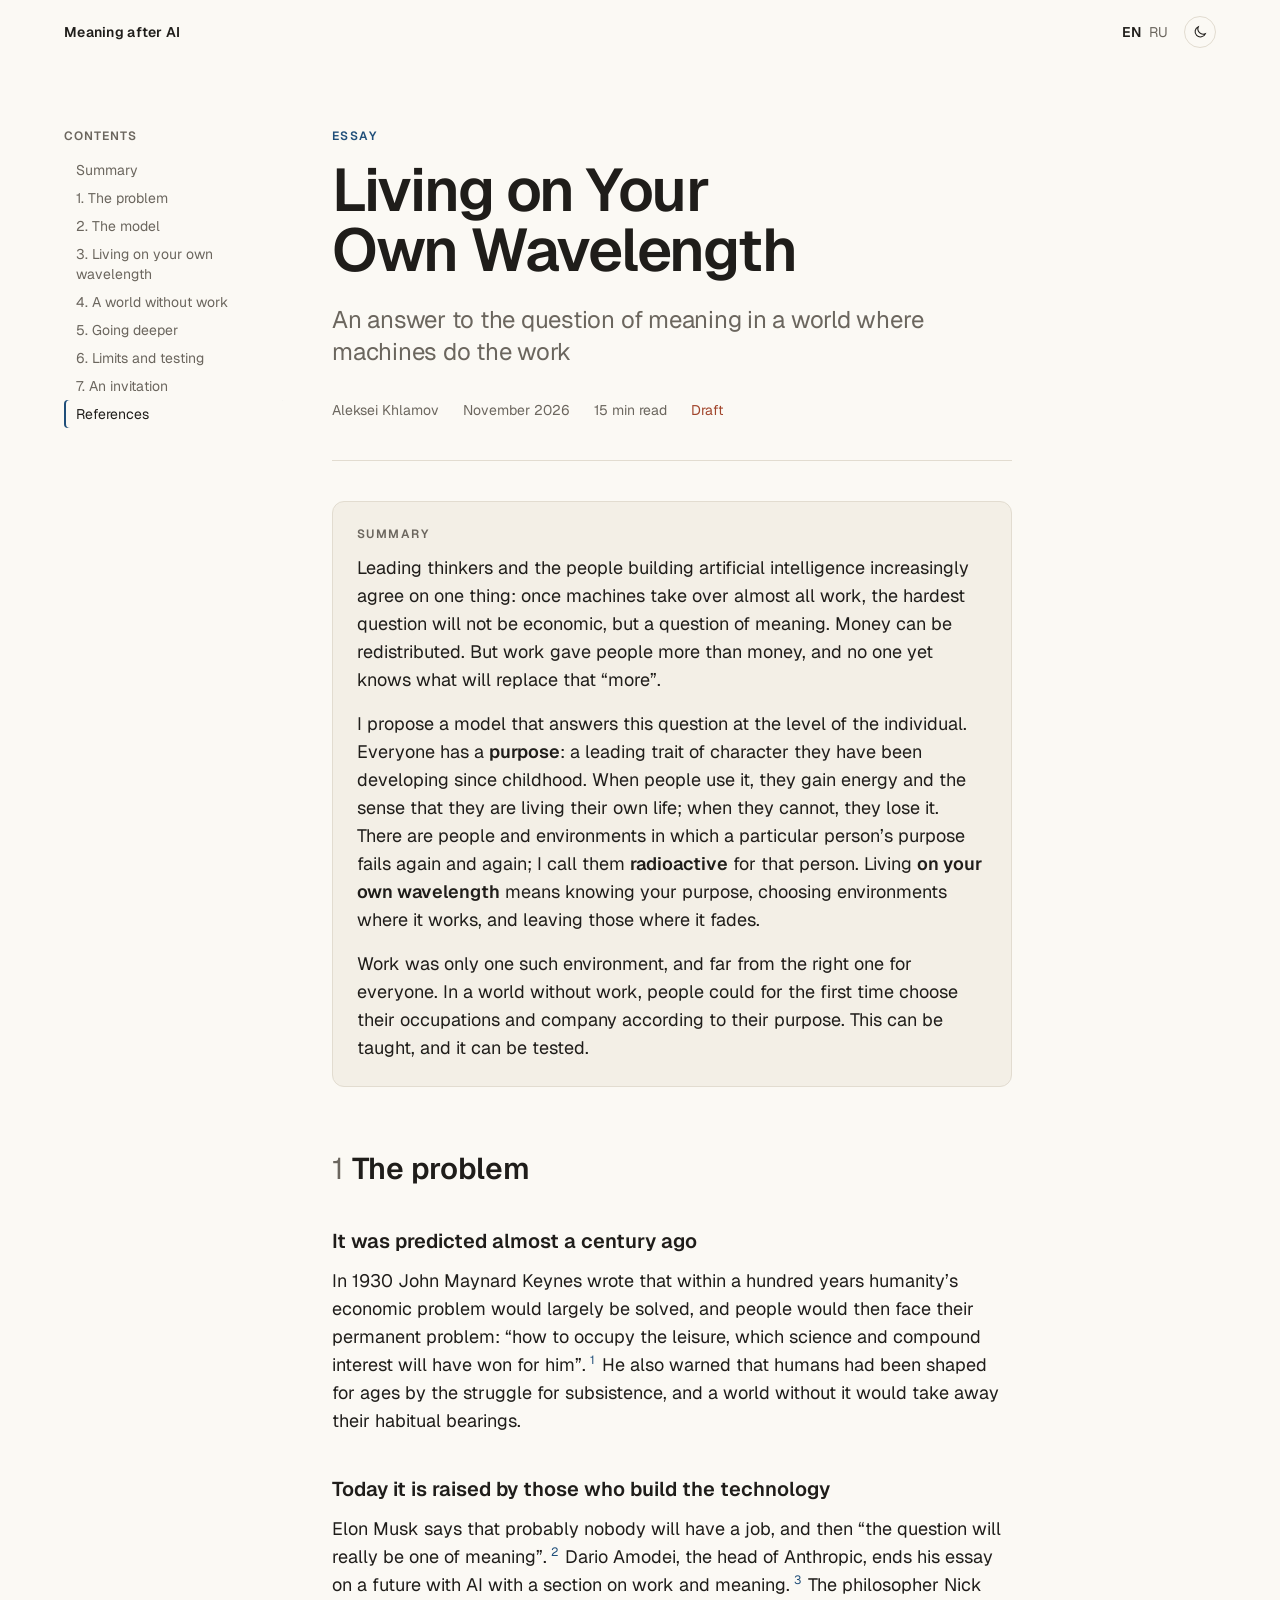
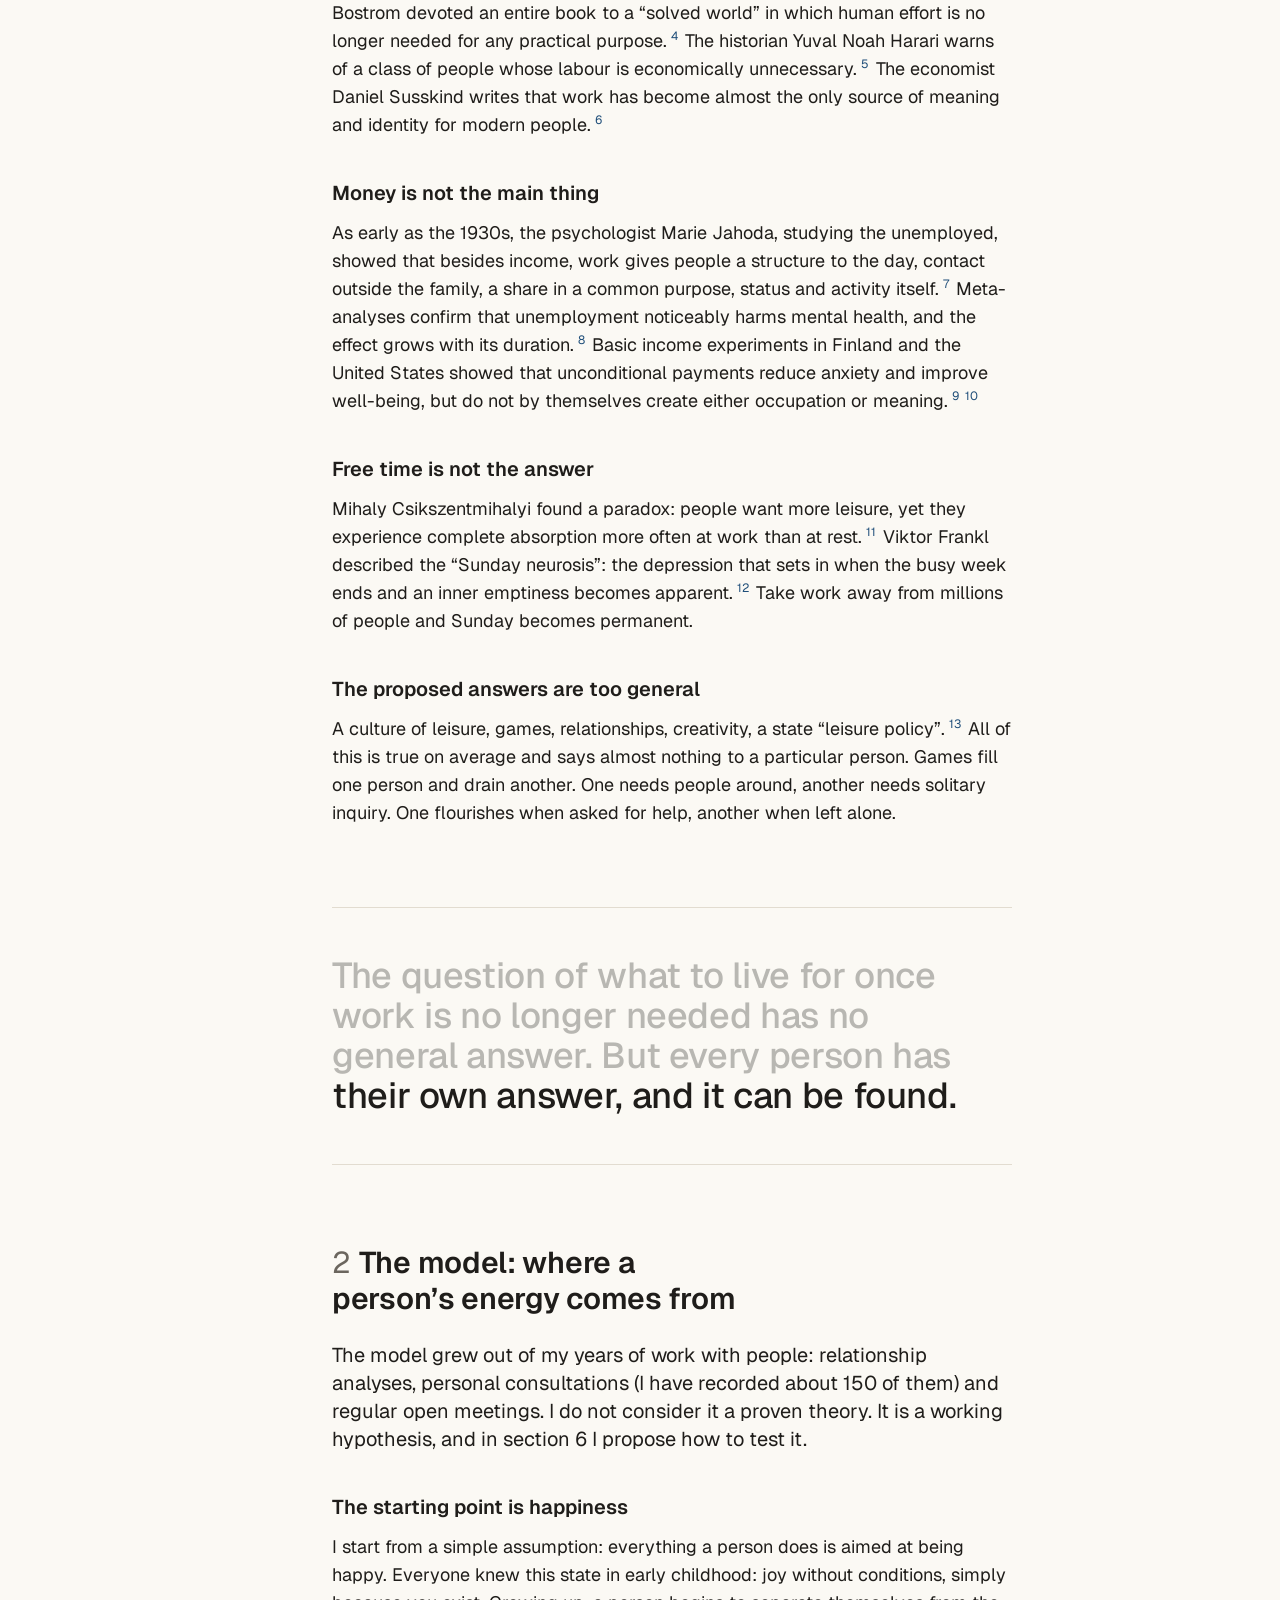
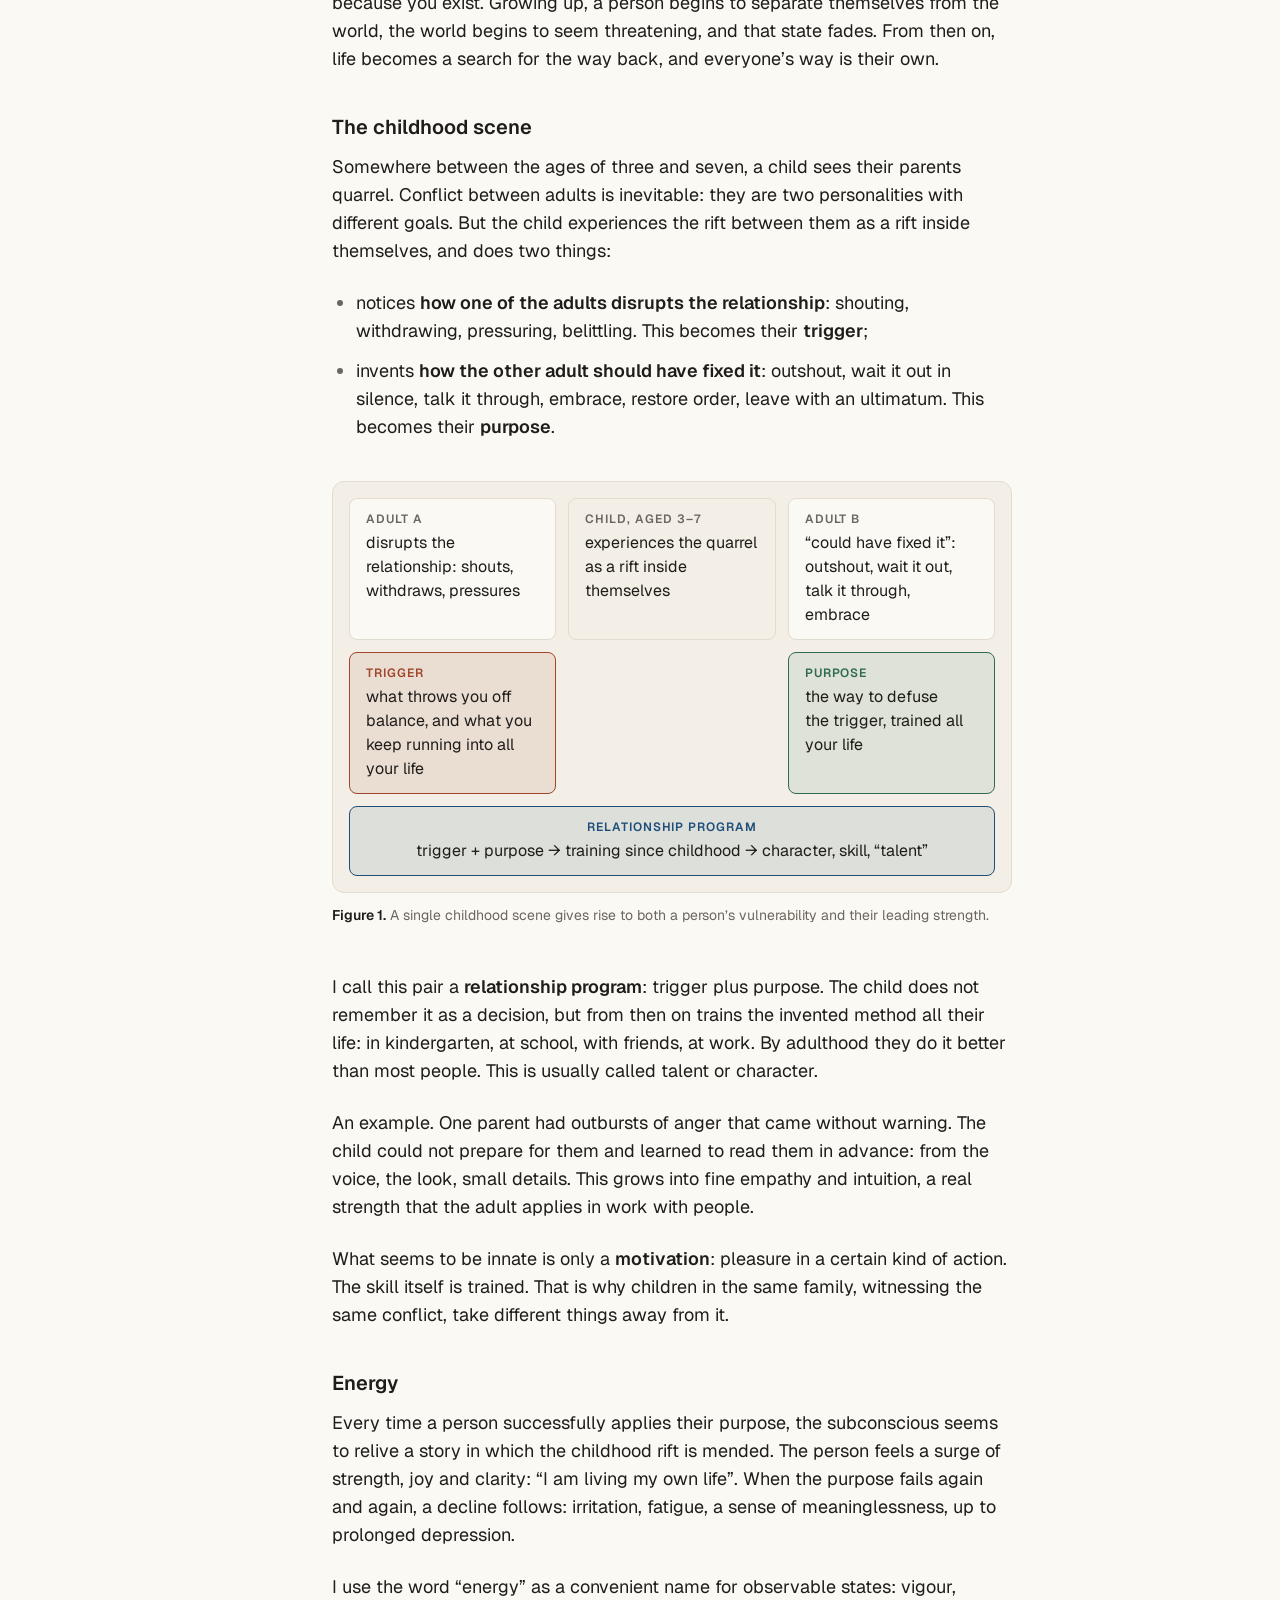
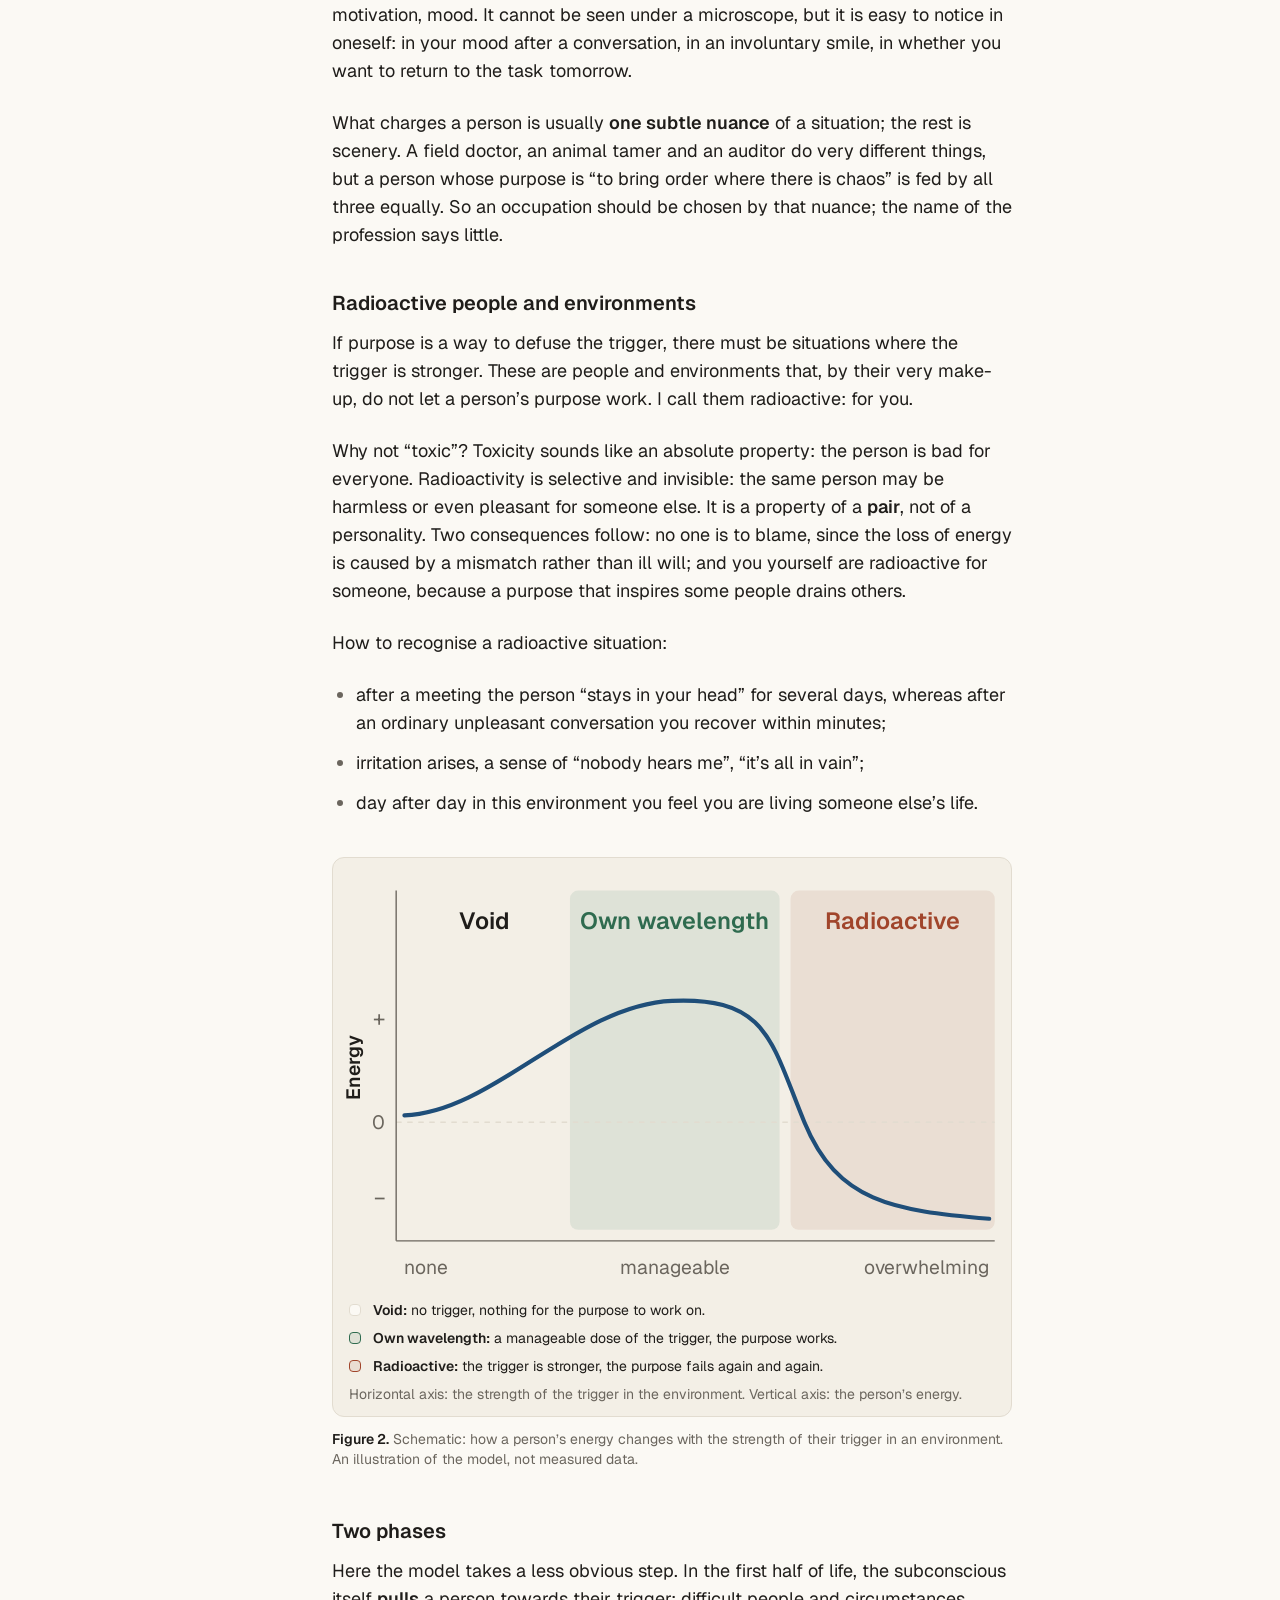
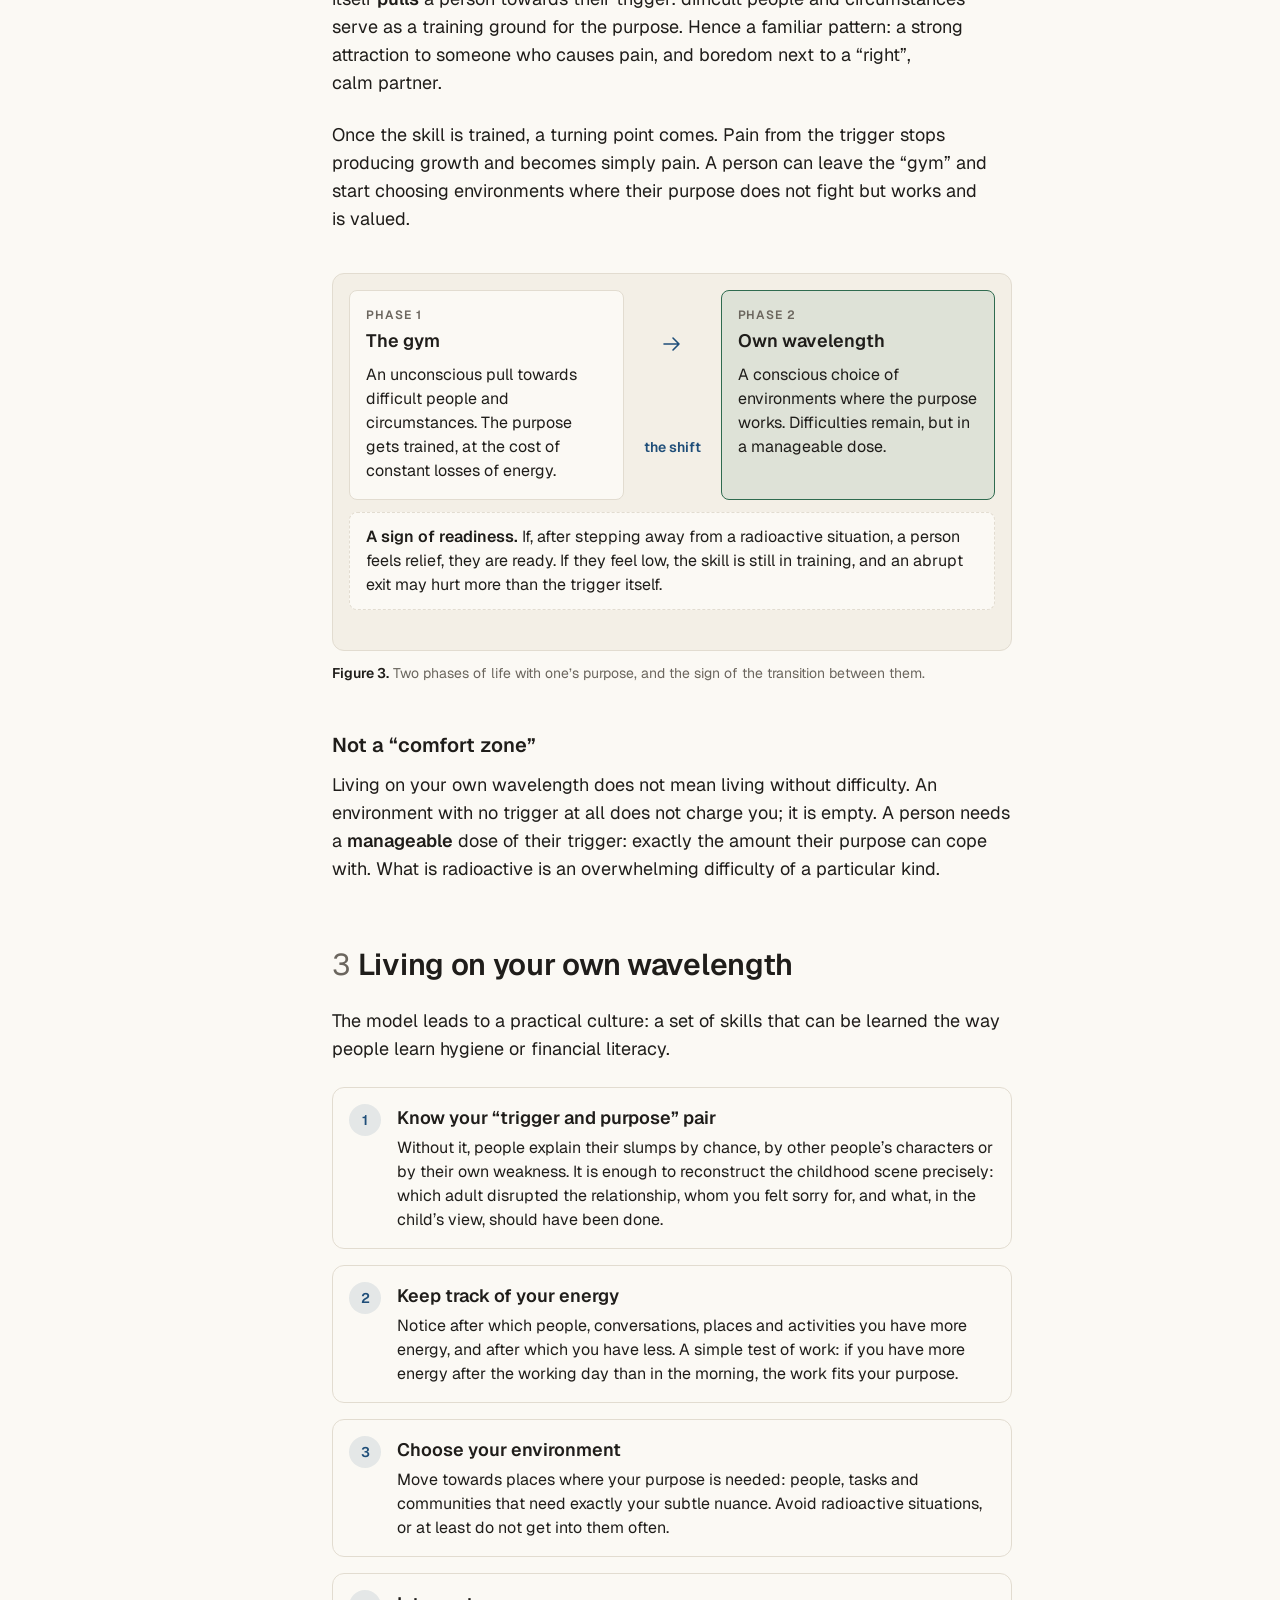
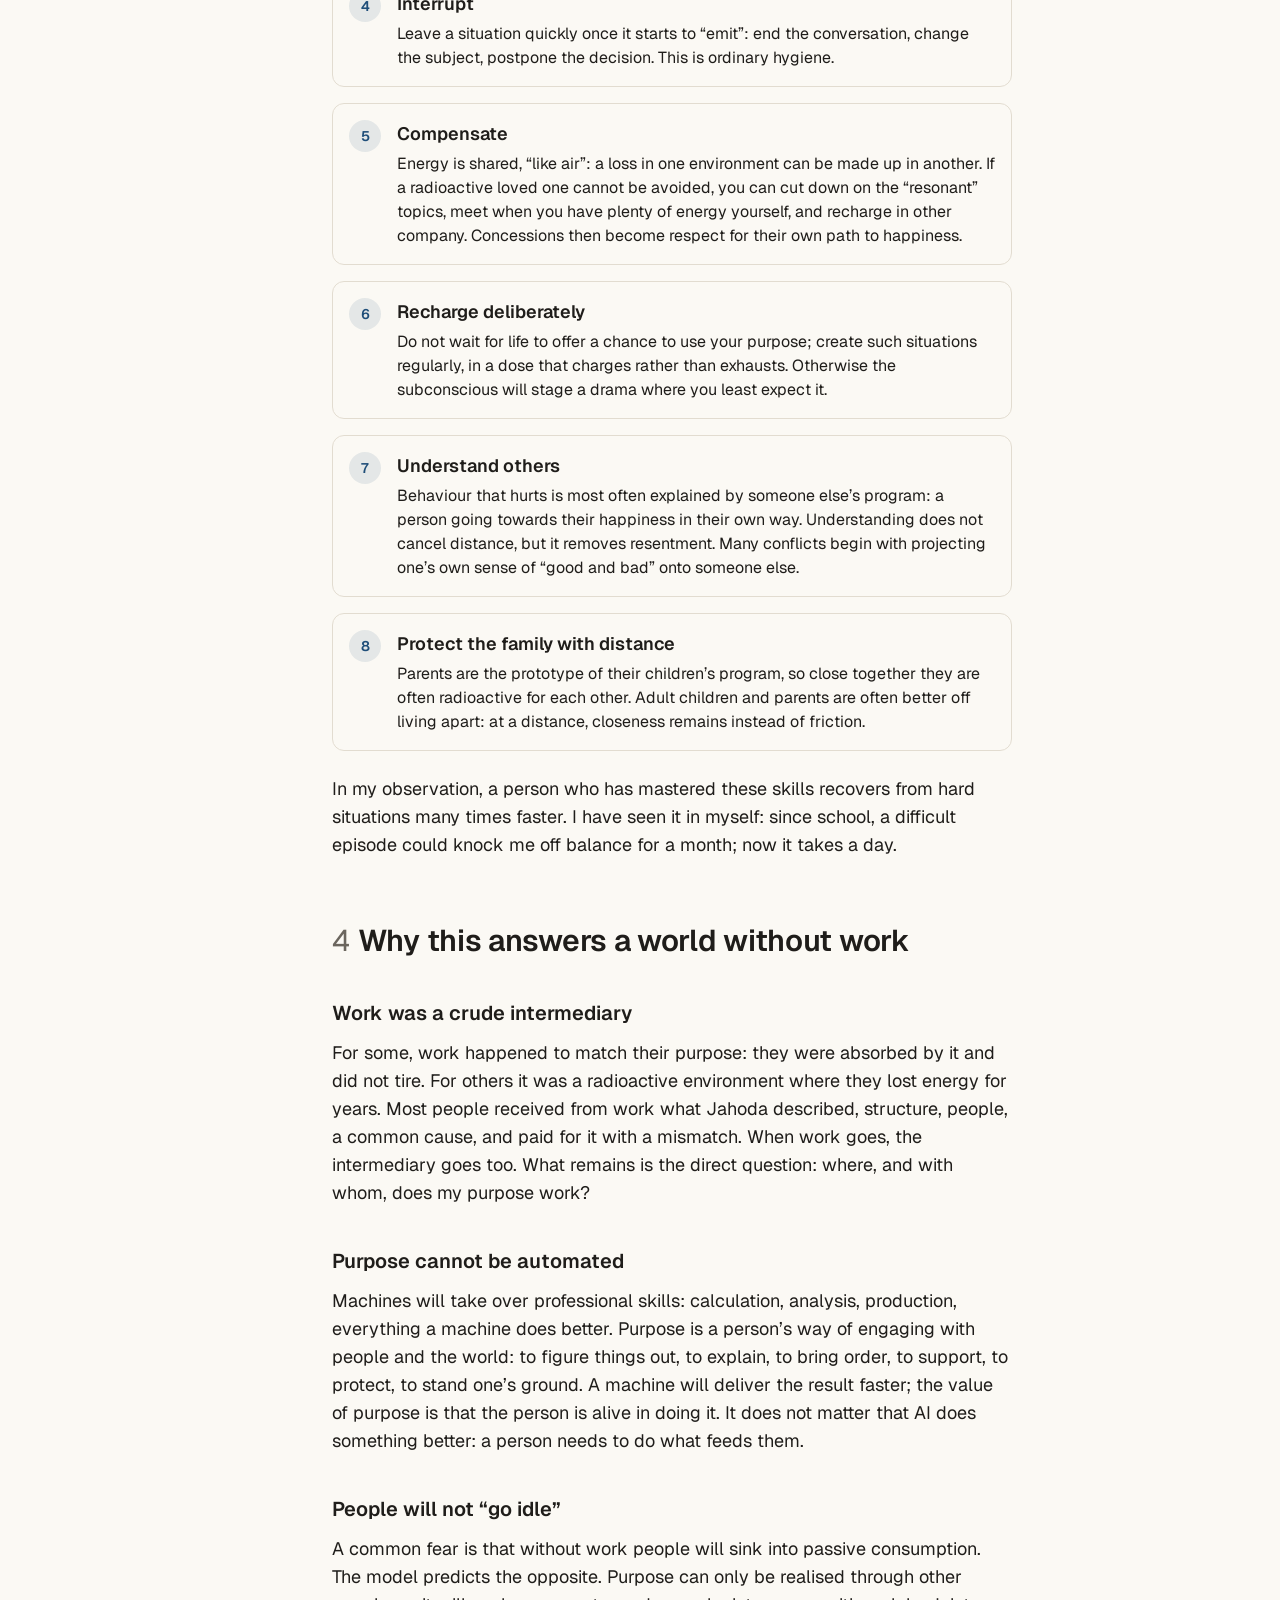
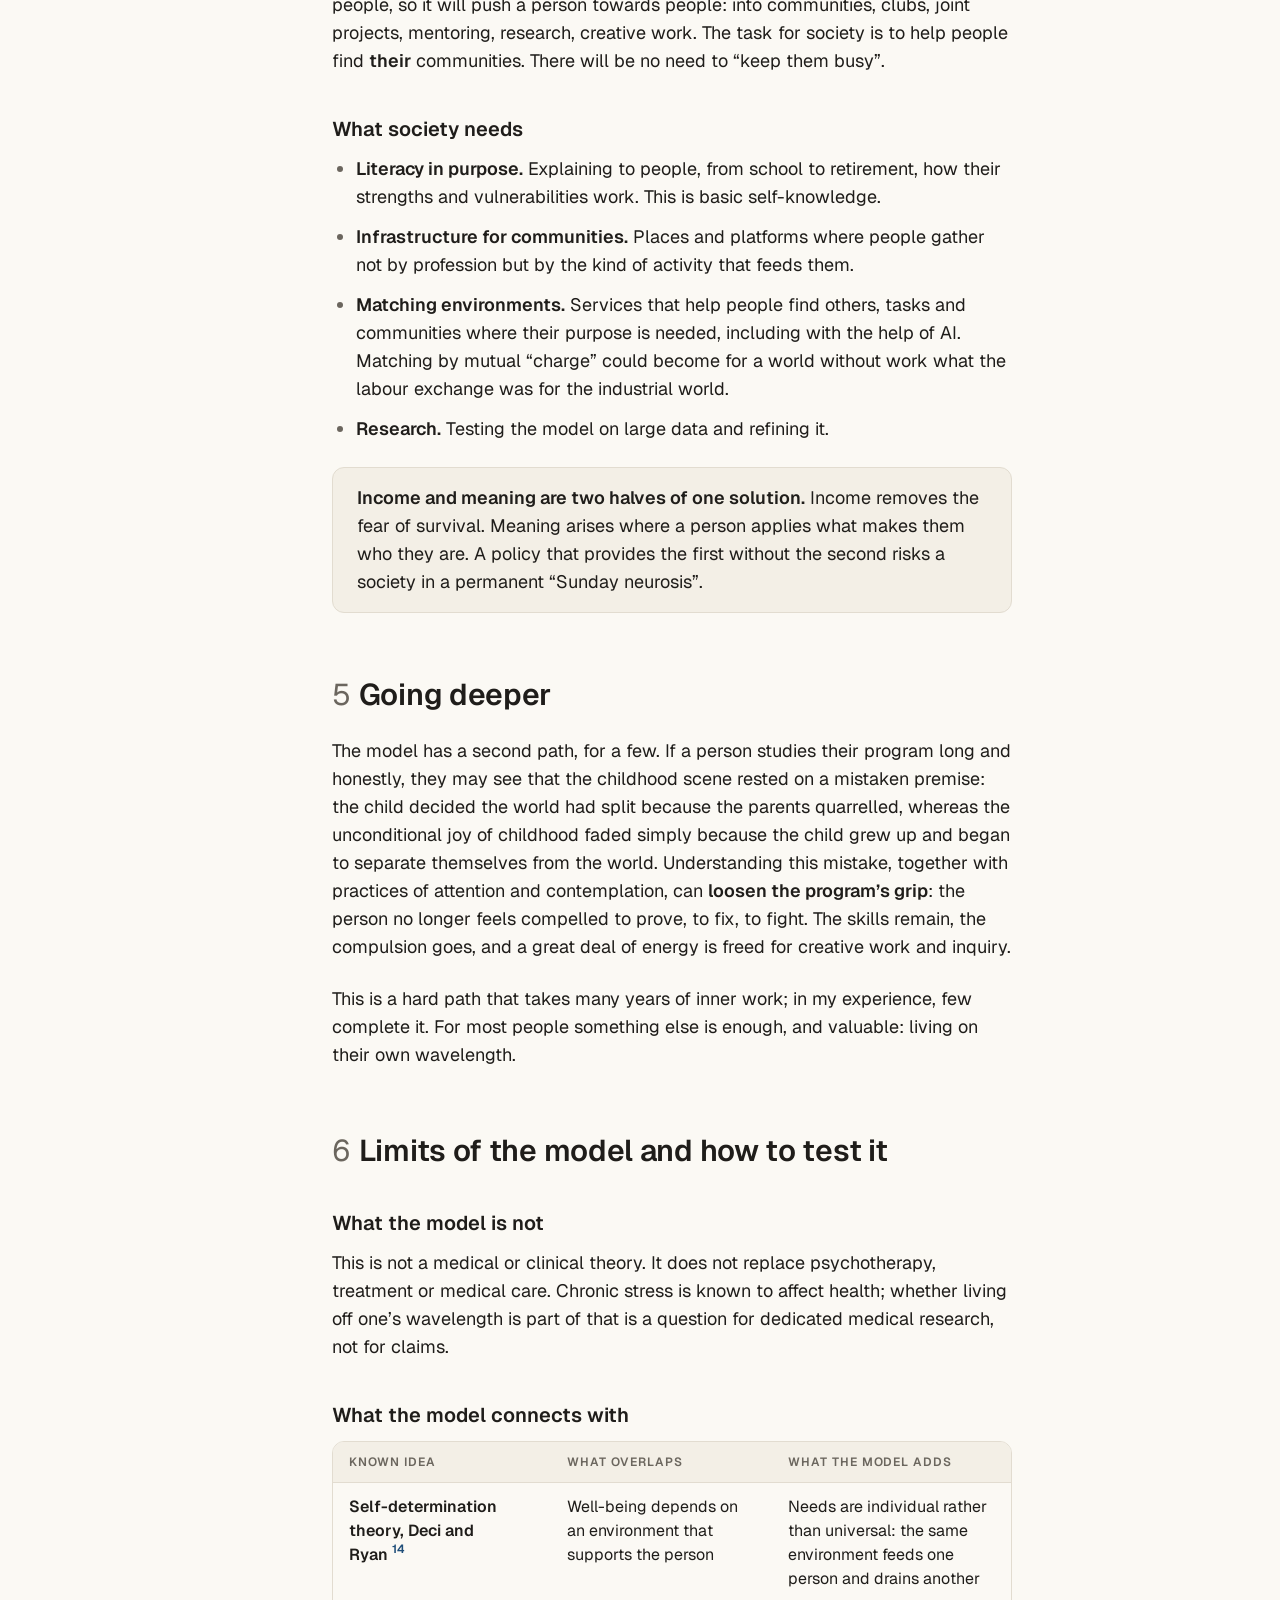
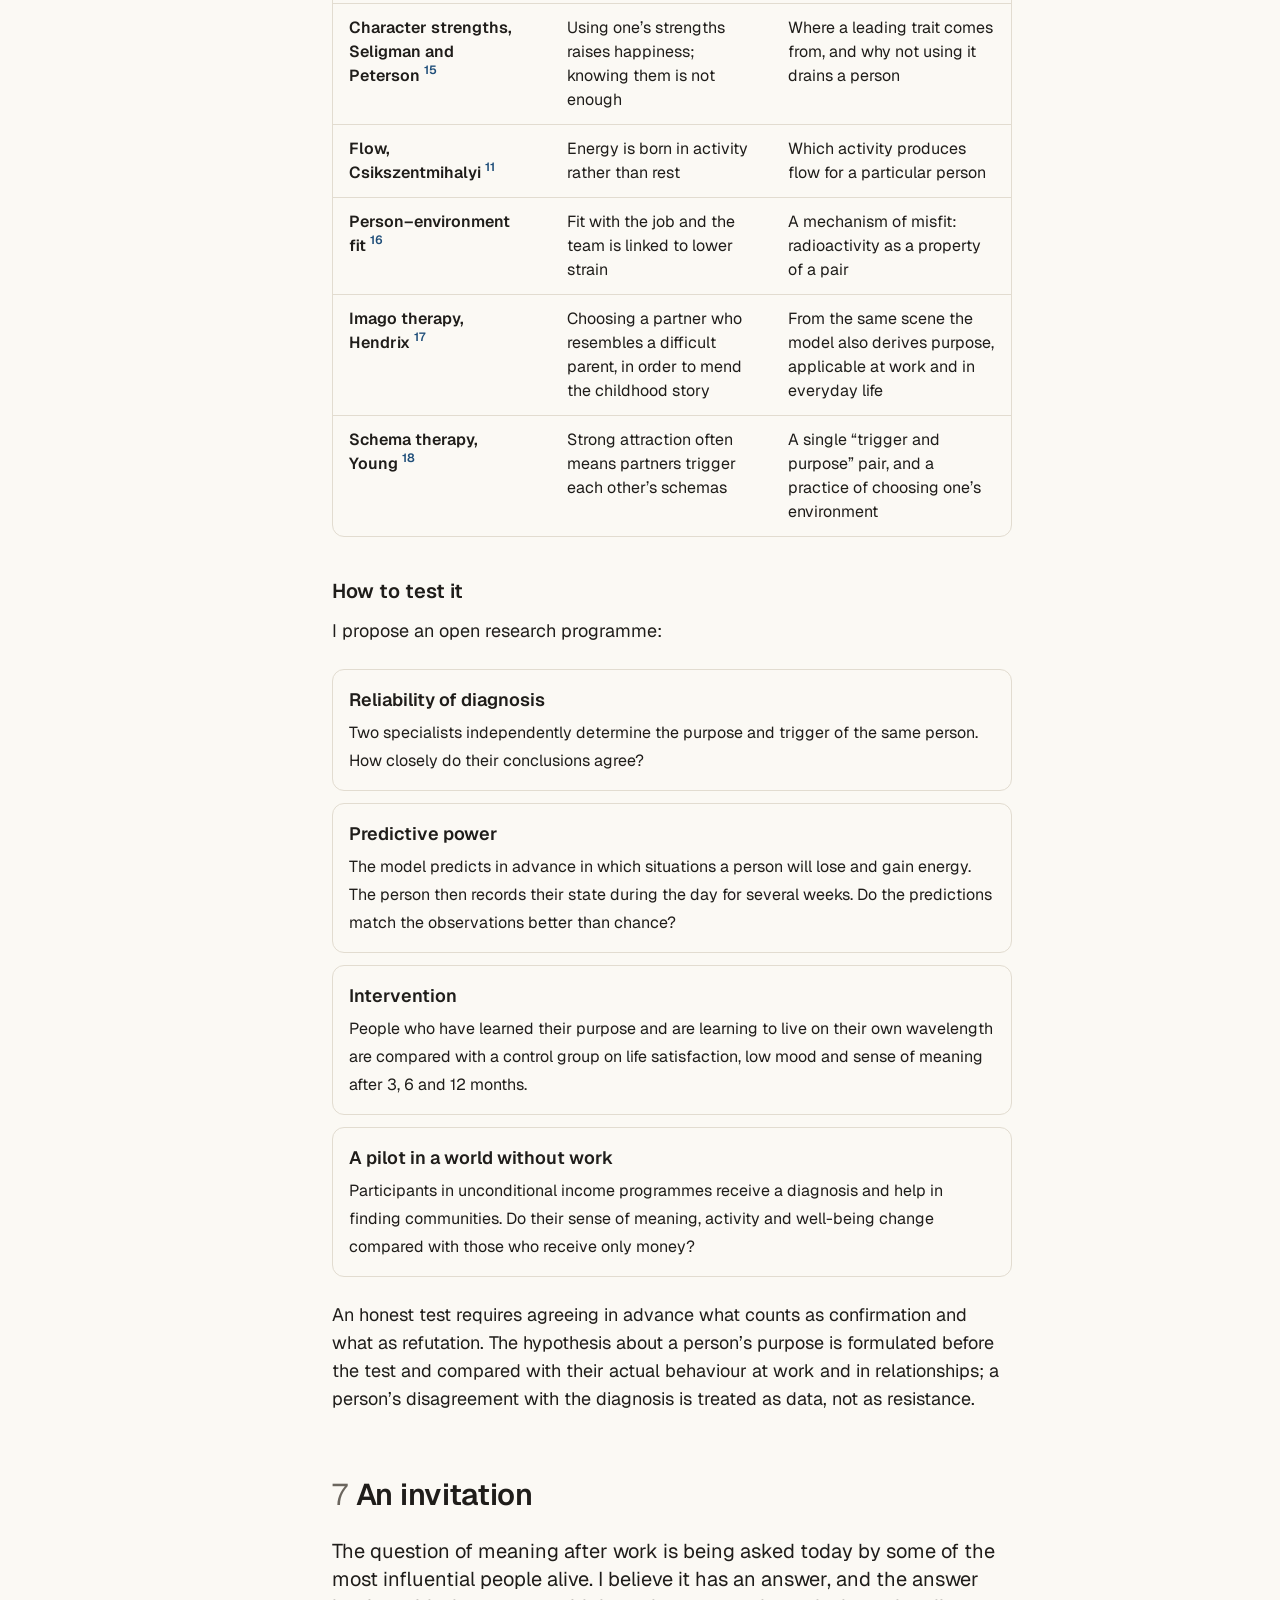
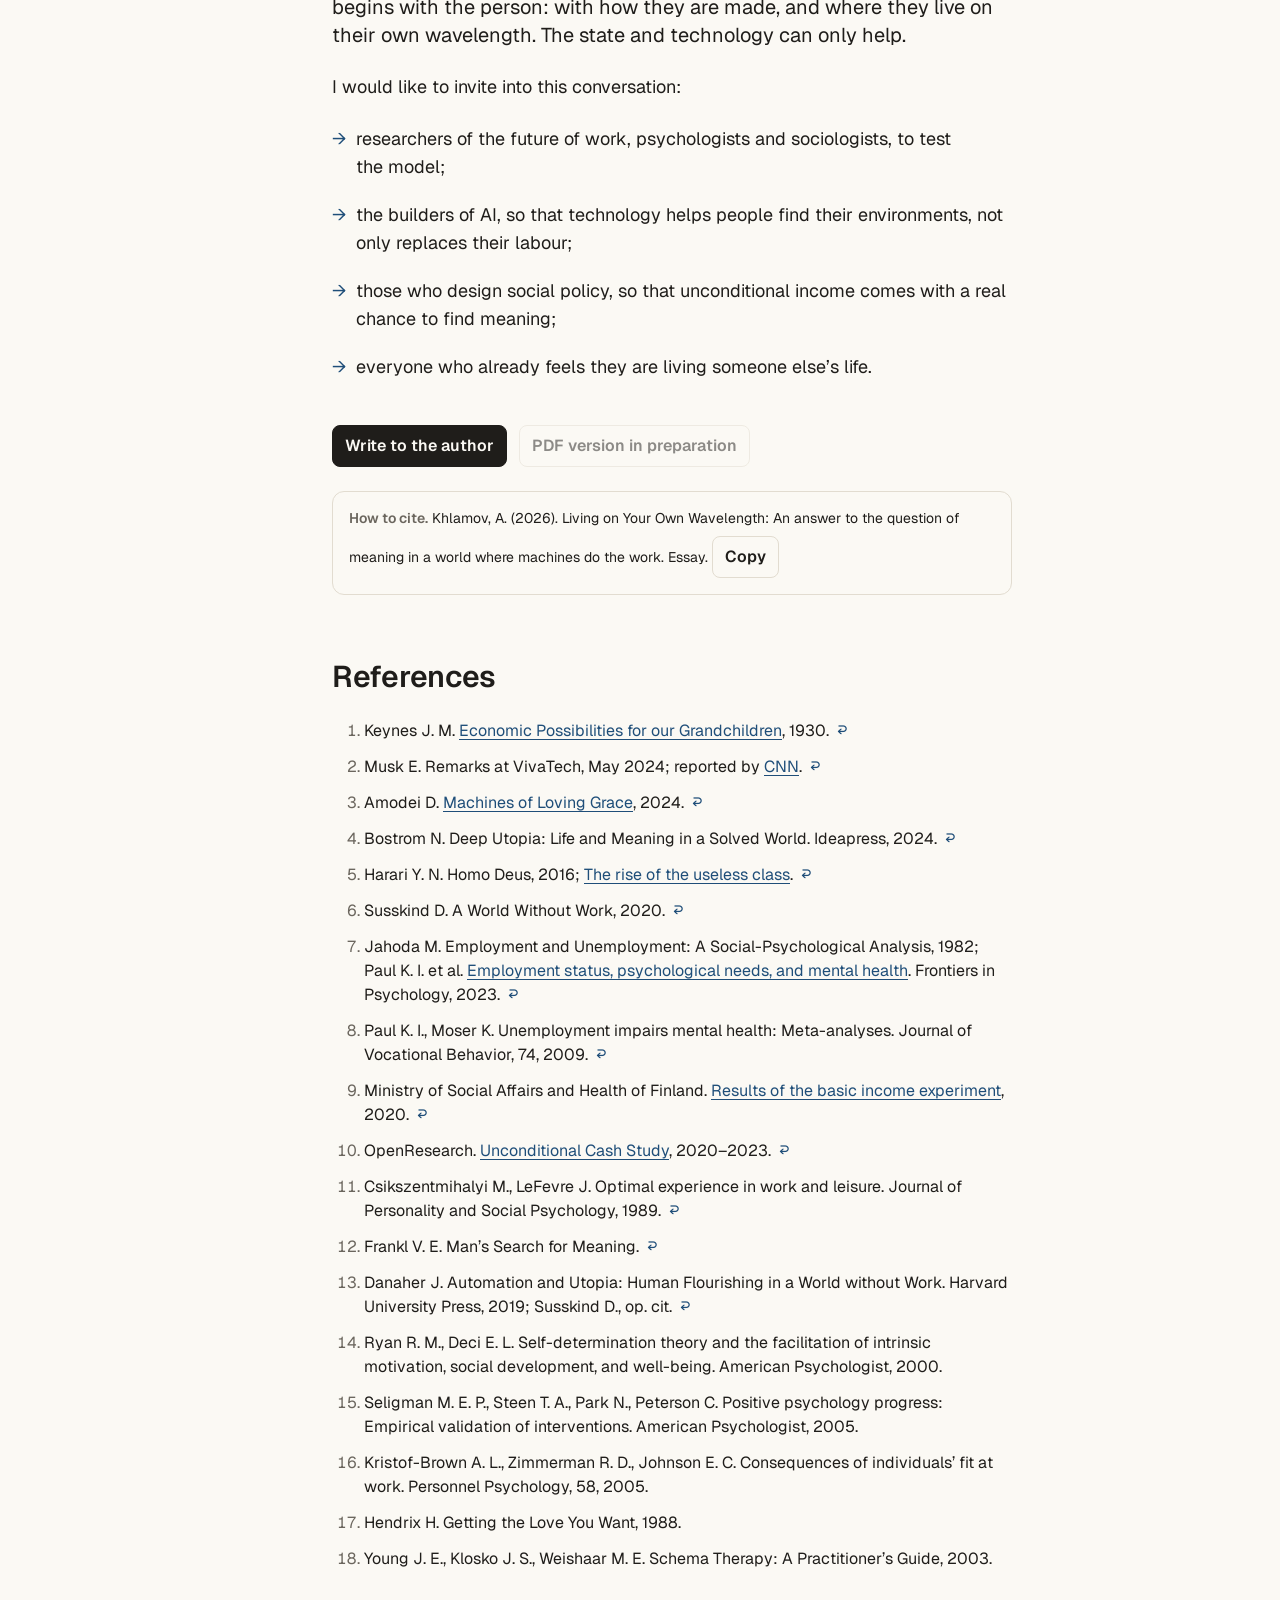
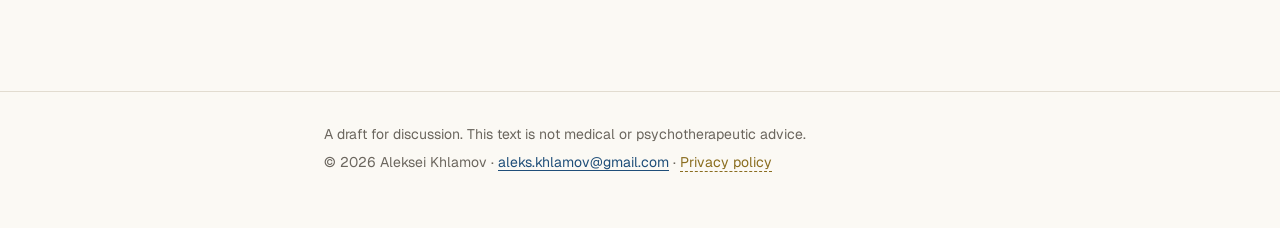
==== index.html @ 5067c829 "Эссе от первого лица, меньше машинных оборотов в обеих версиях Co-Authored-By: Claude Opus 5.5 <nore" ====
<!doctype html>
<html lang="en">
<head>
<meta charset="utf-8">
<meta name="viewport" content="width=device-width, initial-scale=1">
<title>Living on Your Own Wavelength — an essay on meaning after work</title>
<meta name="description" content="When machines take over almost all work, the hardest question will be meaning. This essay offers an individual answer: a model of purpose, energy and choosing your environment — living on your own wavelength.">
<meta name="robots" content="noindex">
<meta name="author" content="Aleksei Khlamov">
<link rel="canonical" href="https://meaningafterai.space/">
<link rel="alternate" hreflang="en" href="https://meaningafterai.space/">
<link rel="alternate" hreflang="ru" href="https://meaningafterai.space/ru/">
<link rel="alternate" hreflang="x-default" href="https://meaningafterai.space/">
<meta property="og:type" content="article">
<meta property="og:url" content="https://meaningafterai.space/">
<meta property="og:site_name" content="Meaning after AI">
<meta property="og:title" content="Living on Your Own Wavelength">
<meta property="og:description" content="An answer to the question of meaning in a world where machines do the work.">
<meta property="og:locale" content="en_US">
<meta property="og:locale:alternate" content="ru_RU">
<meta name="twitter:card" content="summary_large_image">
<meta name="color-scheme" content="light dark">
<link rel="icon" href="data:image/svg+xml,%3Csvg xmlns='http://www.w3.org/2000/svg' viewBox='0 0 32 32'%3E%3Crect width='32' height='32' rx='6' fill='%231F1D1A'/%3E%3Cpath d='M5 19c3.5 0 3.5-6 7-6s3.5 6 7 6 3.5-6 7-6' fill='none' stroke='%23F3EEE4' stroke-width='2.4' stroke-linecap='round'/%3E%3C/svg%3E">
<link rel="preconnect" href="https://fonts.googleapis.com">
<link rel="preconnect" href="https://fonts.gstatic.com" crossorigin>
<link href="https://fonts.googleapis.com/css2?family=Geist:wght@400;500;600&display=swap" rel="stylesheet">
<link rel="stylesheet" href="/assets/style.css?v=1">
<script>
  (function () {
    document.documentElement.classList.add('js');
    try {
      var t = localStorage.getItem('theme');
      if (t === 'dark' || t === 'light') document.documentElement.setAttribute('data-theme', t);
    } catch (e) {}
  })();
</script>
</head>
<body class="no-js">
<a class="skip" href="#text">Skip to text</a>
<div class="progress" aria-hidden="true"><span id="progress"></span></div>

<header class="topbar">
  <a class="brand" href="#top">Meaning after AI</a>
  <div class="tools">
    <nav class="lang" aria-label="Language">
      <span aria-current="true">EN</span>
      <a href="/ru/" hreflang="ru" lang="ru">RU</a>
    </nav>
    <button class="theme-toggle" id="themeToggle" type="button" aria-label="Toggle light and dark theme">
      <svg viewBox="0 0 24 24" fill="none" stroke="currentColor" stroke-width="1.6" stroke-linecap="round" aria-hidden="true"><path d="M20 14.5A8 8 0 0 1 9.5 4a8 8 0 1 0 10.5 10.5Z"/></svg>
    </button>
  </div>
</header>

<div class="layout" id="top">
  <aside class="toc-side" aria-label="Contents">
    <nav class="toc">
      <p class="toc-title">Contents</p>
      <ol>
        <li><a href="#summary">Summary</a></li>
        <li><a href="#problem">1. The problem</a></li>
        <li><a href="#model">2. The model</a></li>
        <li><a href="#practice">3. Living on your own wavelength</a></li>
        <li><a href="#postwork">4. A world without work</a></li>
        <li><a href="#deeper">5. Going deeper</a></li>
        <li><a href="#limits">6. Limits and testing</a></li>
        <li><a href="#call">7. An invitation</a></li>
        <li><a href="#refs">References</a></li>
      </ol>
    </nav>
  </aside>

  <main id="text">
    <article>
      <header class="title-block">
        <p class="kicker">Essay</p>
        <h1>Living on Your Own Wavelength</h1>
        <p class="subtitle">An answer to the question of meaning in a world where machines do the work</p>
        <div class="meta">
          <span>Aleksei Khlamov</span>
          <span>November 2026</span>
          <span>15 min read</span>
          <span class="draft">Draft</span>
        </div>
      </header>

      <details class="toc-inline">
        <summary>Contents</summary>
        <nav class="toc" aria-label="Contents">
          <ol>
            <li><a href="#summary">Summary</a></li>
            <li><a href="#problem">1. The problem</a></li>
            <li><a href="#model">2. The model</a></li>
            <li><a href="#practice">3. Living on your own wavelength</a></li>
            <li><a href="#postwork">4. A world without work</a></li>
            <li><a href="#deeper">5. Going deeper</a></li>
            <li><a href="#limits">6. Limits and testing</a></li>
            <li><a href="#call">7. An invitation</a></li>
            <li><a href="#refs">References</a></li>
          </ol>
        </nav>
      </details>

      <section id="summary" class="abstract" aria-labelledby="summary-h">
        <h2 id="summary-h">Summary</h2>
        <p>Leading thinkers and the people building artificial intelligence increasingly agree on one thing: once machines take over almost all work, the hardest question will not be economic, but a question of meaning. Money can be redistributed. But work gave people more than money, and no one yet knows what will replace that “more”.</p>
        <p>I propose a model that answers this question at the level of the individual. Everyone has a <span class="term">purpose</span>: a leading trait of character they have been developing since childhood. When people use it, they gain energy and the sense that they are living their own life; when they cannot, they lose it. There are people and environments in which a particular person’s purpose fails again and again; I call them <span class="term">radioactive</span> for that person. Living <span class="term">on your own wavelength</span> means knowing your purpose, choosing environments where it works, and leaving those where it fades.</p>
        <p>Work was only one such environment, and far from the right one for everyone. In a world without work, people could for the first time choose their occupations and company according to their purpose. This can be taught, and it can be tested.</p>
      </section>

      <section id="problem" aria-labelledby="problem-h">
        <h2 id="problem-h"><span class="num">1</span>The problem</h2>

        <h3>It was predicted almost a century ago</h3>
        <p>In 1930 John Maynard Keynes wrote that within a hundred years humanity’s economic problem would largely be solved, and people would then face their permanent problem: “how to occupy the leisure, which science and compound interest will have won for him”.<sup class="ref"><a href="#ref-1" id="cite-1">1</a></sup> He also warned that humans had been shaped for ages by the struggle for subsistence, and a world without it would take away their habitual bearings.</p>

        <h3>Today it is raised by those who build the technology</h3>
        <p>Elon Musk says that probably nobody will have a job, and then “the question will really be one of meaning”.<sup class="ref"><a href="#ref-2" id="cite-2">2</a></sup> Dario Amodei, the head of Anthropic, ends his essay on a future with AI with a section on work and meaning.<sup class="ref"><a href="#ref-3" id="cite-3">3</a></sup> The philosopher Nick Bostrom devoted an entire book to a “solved world” in which human effort is no longer needed for any practical purpose.<sup class="ref"><a href="#ref-4" id="cite-4">4</a></sup> The historian Yuval Noah Harari warns of a class of people whose labour is economically unnecessary.<sup class="ref"><a href="#ref-5" id="cite-5">5</a></sup> The economist Daniel Susskind writes that work has become almost the only source of meaning and identity for modern people.<sup class="ref"><a href="#ref-6" id="cite-6">6</a></sup></p>

        <h3>Money is not the main thing</h3>
        <p>As early as the 1930s, the psychologist Marie Jahoda, studying the unemployed, showed that besides income, work gives people a structure to the day, contact outside the family, a share in a common purpose, status and activity itself.<sup class="ref"><a href="#ref-7" id="cite-7">7</a></sup> Meta-analyses confirm that unemployment noticeably harms mental health, and the effect grows with its duration.<sup class="ref"><a href="#ref-8" id="cite-8">8</a></sup> Basic income experiments in Finland and the United States showed that unconditional payments reduce anxiety and improve well-being, but do not by themselves create either occupation or meaning.<sup class="ref"><a href="#ref-9" id="cite-9">9</a></sup><sup class="ref"><a href="#ref-10" id="cite-10">10</a></sup></p>

        <h3>Free time is not the answer</h3>
        <p>Mihaly Csikszentmihalyi found a paradox: people want more leisure, yet they experience complete absorption more often at work than at rest.<sup class="ref"><a href="#ref-11" id="cite-11">11</a></sup> Viktor Frankl described the “Sunday neurosis”: the depression that sets in when the busy week ends and an inner emptiness becomes apparent.<sup class="ref"><a href="#ref-12" id="cite-12">12</a></sup> Take work away from millions of people and Sunday becomes permanent.</p>

        <h3>The proposed answers are too general</h3>
        <p>A culture of leisure, games, relationships, creativity, a state “leisure policy”.<sup class="ref"><a href="#ref-13" id="cite-13">13</a></sup> All of this is true on average and says almost nothing to a particular person. Games fill one person and drain another. One needs people around, another needs solitary inquiry. One flourishes when asked for help, another when left alone.</p>
      </section>

      <div class="statement-wrap reveal">
        <p class="statement" data-words>The question of what to live for once work is no longer needed has no general answer. But every person has their own answer, and it can be found.</p>
      </div>

      <section id="model" aria-labelledby="model-h">
        <h2 id="model-h"><span class="num">2</span>The model: where a person’s energy comes from</h2>
        <p class="lead">The model grew out of my years of work with people: relationship analyses, personal consultations (I have recorded about 150 of them) and regular open meetings. I do not consider it a proven theory. It is a working hypothesis, and in section 6 I propose how to test it.</p>

        <h3>The starting point is happiness</h3>
        <p>I start from a simple assumption: everything a person does is aimed at being happy. Everyone knew this state in early childhood: joy without conditions, simply because you exist. Growing up, a person begins to separate themselves from the world, the world begins to seem threatening, and that state fades. From then on, life becomes a search for the way back, and everyone’s way is their own.</p>

        <h3>The childhood scene</h3>
        <p>Somewhere between the ages of three and seven, a child sees their parents quarrel. Conflict between adults is inevitable: they are two personalities with different goals. But the child experiences the rift between them as a rift inside themselves, and does two things:</p>
        <ul>
          <li>notices <strong>how one of the adults disrupts the relationship</strong>: shouting, withdrawing, pressuring, belittling. This becomes their <span class="term">trigger</span>;</li>
          <li>invents <strong>how the other adult should have fixed it</strong>: outshout, wait it out in silence, talk it through, embrace, restore order, leave with an ultimatum. This becomes their <span class="term">purpose</span>.</li>
        </ul>

        <figure class="reveal">
          <div class="scheme-box">
            <div class="scheme">
              <div class="node n-a"><span class="label">Adult A</span><p>disrupts the relationship: shouts, withdraws, pressures</p></div>
              <div class="node n-c"><span class="label">Child, aged 3–7</span><p>experiences the quarrel as a rift inside themselves</p></div>
              <div class="node n-b"><span class="label">Adult B</span><p>“could have fixed it”: outshout, wait it out, talk it through, embrace</p></div>
              <div class="node n-t"><span class="label">Trigger</span><p>what throws you off balance, and what you keep running into all your life</p></div>
              <div class="node n-p"><span class="label">Purpose</span><p>the way to defuse the trigger, trained all your life</p></div>
              <div class="node n-g"><span class="label">Relationship program</span><p>trigger + purpose → training since childhood → character, skill, “talent”</p></div>
            </div>
          </div>
          <figcaption><b>Figure 1.</b> A single childhood scene gives rise to both a person’s vulnerability and their leading strength.</figcaption>
        </figure>

        <p>I call this pair a <span class="term">relationship program</span>: trigger plus purpose. The child does not remember it as a decision, but from then on trains the invented method all their life: in kindergarten, at school, with friends, at work. By adulthood they do it better than most people. This is usually called talent or character.</p>
        <p>An example. One parent had outbursts of anger that came without warning. The child could not prepare for them and learned to read them in advance: from the voice, the look, small details. This grows into fine empathy and intuition, a real strength that the adult applies in work with people.</p>
        <p>What seems to be innate is only a <strong>motivation</strong>: pleasure in a certain kind of action. The skill itself is trained. That is why children in the same family, witnessing the same conflict, take different things away from it.</p>

        <h3>Energy</h3>
        <p>Every time a person successfully applies their purpose, the subconscious seems to relive a story in which the childhood rift is mended. The person feels a surge of strength, joy and clarity: “I am living my own life”. When the purpose fails again and again, a decline follows: irritation, fatigue, a sense of meaninglessness, up to prolonged depression.</p>
        <p>I use the word “energy” as a convenient name for observable states: vigour, motivation, mood. It cannot be seen under a microscope, but it is easy to notice in oneself: in your mood after a conversation, in an involuntary smile, in whether you want to return to the task tomorrow.</p>
        <p>What charges a person is usually <strong>one subtle nuance</strong> of a situation; the rest is scenery. A field doctor, an animal tamer and an auditor do very different things, but a person whose purpose is “to bring order where there is chaos” is fed by all three equally. So an occupation should be chosen by that nuance; the name of the profession says little.</p>

        <h3>Radioactive people and environments</h3>
        <p>If purpose is a way to defuse the trigger, there must be situations where the trigger is stronger. These are people and environments that, by their very make-up, do not let a person’s purpose work. I call them radioactive: for you.</p>
        <p>Why not “toxic”? Toxicity sounds like an absolute property: the person is bad for everyone. Radioactivity is selective and invisible: the same person may be harmless or even pleasant for someone else. It is a property of a <strong>pair</strong>, not of a personality. Two consequences follow: no one is to blame, since the loss of energy is caused by a mismatch rather than ill will; and you yourself are radioactive for someone, because a purpose that inspires some people drains others.</p>
        <p>How to recognise a radioactive situation:</p>
        <ul>
          <li>after a meeting the person “stays in your head” for several days, whereas after an ordinary unpleasant conversation you recover within minutes;</li>
          <li>irritation arises, a sense of “nobody hears me”, “it’s all in vain”;</li>
          <li>day after day in this environment you feel you are living someone else’s life.</li>
        </ul>

        <figure class="reveal">
          <div class="chart">
            <svg viewBox="0 0 480 300" role="img" aria-labelledby="fig2-title fig2-desc">
              <title id="fig2-title">A person’s energy depending on the strength of their trigger in an environment</title>
              <desc id="fig2-desc">Without a trigger, energy is near zero; with a manageable dose it peaks; with an overwhelming one it turns negative.</desc>
              <rect class="z-ok" x="166" y="12" width="152" height="246" rx="6"></rect>
              <rect class="z-warn" x="326" y="12" width="148" height="246" rx="6"></rect>
              <text class="t-strong" x="104" y="40" font-size="17" text-anchor="middle">Void</text>
              <text class="t-ok" x="242" y="40" font-size="17" text-anchor="middle">Own wavelength</text>
              <text class="t-warn" x="400" y="40" font-size="17" text-anchor="middle">Radioactive</text>
              <line class="zero" x1="40" y1="180" x2="474" y2="180"></line>
              <line class="axis" x1="40" y1="12" x2="40" y2="266"></line>
              <line class="axis" x1="40" y1="266" x2="474" y2="266"></line>
              <text x="32" y="110" font-size="16" text-anchor="end">+</text>
              <text x="32" y="240" font-size="16" text-anchor="end">−</text>
              <text x="32" y="185" font-size="14" text-anchor="end">0</text>
              <path class="curve" d="M46 175 C 110 173, 170 95, 240 92 S 312 122, 336 180 S 400 244, 470 250"></path>
              <text x="46" y="290" font-size="14">none</text>
              <text x="242" y="290" font-size="14" text-anchor="middle">manageable</text>
              <text x="470" y="290" font-size="14" text-anchor="end">overwhelming</text>
              <text class="t-strong" x="14" y="140" font-size="14" text-anchor="middle" transform="rotate(-90 14 140)">Energy</text>
            </svg>
            <ul class="legend">
              <li><span class="sw sw-empty"></span><b>Void:</b> no trigger, nothing for the purpose to work on.</li>
              <li><span class="sw sw-ok"></span><b>Own wavelength:</b> a manageable dose of the trigger, the purpose works.</li>
              <li><span class="sw sw-warn"></span><b>Radioactive:</b> the trigger is stronger, the purpose fails again and again.</li>
            </ul>
            <p class="axis-note">Horizontal axis: the strength of the trigger in the environment. Vertical axis: the person’s energy.</p>
          </div>
          <figcaption><b>Figure 2.</b> Schematic: how a person’s energy changes with the strength of their trigger in an environment. An illustration of the model, not measured data.</figcaption>
        </figure>

        <h3>Two phases</h3>
        <p>Here the model takes a less obvious step. In the first half of life, the subconscious itself <strong>pulls</strong> a person towards their trigger: difficult people and circumstances serve as a training ground for the purpose. Hence a familiar pattern: a strong attraction to someone who causes pain, and boredom next to a “right”, calm partner.</p>
        <p>Once the skill is trained, a turning point comes. Pain from the trigger stops producing growth and becomes simply pain. A person can leave the “gym” and start choosing environments where their purpose does not fight but works and is valued.</p>

        <figure class="reveal">
          <div class="scheme-box">
            <div class="phases">
              <div class="phase"><span class="label">Phase 1</span><h4>The gym</h4><p>An unconscious pull towards difficult people and circumstances. The purpose gets trained, at the cost of constant losses of energy.</p></div>
              <div class="shift" aria-hidden="true">
                <svg viewBox="0 0 24 24" fill="none" stroke="currentColor" stroke-width="1.6" stroke-linecap="round" stroke-linejoin="round"><path d="M4 12h15M13 6l6 6-6 6"/></svg>
                the shift
              </div>
              <div class="phase p2"><span class="label">Phase 2</span><h4>Own wavelength</h4><p>A conscious choice of environments where the purpose works. Difficulties remain, but in a manageable dose.</p></div>
            </div>
            <p class="criterion"><strong>A sign of readiness.</strong> If, after stepping away from a radioactive situation, a person feels relief, they are ready. If they feel low, the skill is still in training, and an abrupt exit may hurt more than the trigger itself.</p>
          </div>
          <figcaption><b>Figure 3.</b> Two phases of life with one’s purpose, and the sign of the transition between them.</figcaption>
        </figure>

        <h3>Not a “comfort zone”</h3>
        <p>Living on your own wavelength does not mean living without difficulty. An environment with no trigger at all does not charge you; it is empty. A person needs a <strong>manageable</strong> dose of their trigger: exactly the amount their purpose can cope with. What is radioactive is an overwhelming difficulty of a particular kind.</p>
      </section>

      <section id="practice" aria-labelledby="practice-h">
        <h2 id="practice-h"><span class="num">3</span>Living on your own wavelength</h2>
        <p>The model leads to a practical culture: a set of skills that can be learned the way people learn hygiene or financial literacy.</p>
        <ol class="principles">
          <li><h3>Know your “trigger and purpose” pair</h3><p>Without it, people explain their slumps by chance, by other people’s characters or by their own weakness. It is enough to reconstruct the childhood scene precisely: which adult disrupted the relationship, whom you felt sorry for, and what, in the child’s view, should have been done.</p></li>
          <li><h3>Keep track of your energy</h3><p>Notice after which people, conversations, places and activities you have more energy, and after which you have less. A simple test of work: if you have more energy after the working day than in the morning, the work fits your purpose.</p></li>
          <li><h3>Choose your environment</h3><p>Move towards places where your purpose is needed: people, tasks and communities that need exactly your subtle nuance. Avoid radioactive situations, or at least do not get into them often.</p></li>
          <li><h3>Interrupt</h3><p>Leave a situation quickly once it starts to “emit”: end the conversation, change the subject, postpone the decision. This is ordinary hygiene.</p></li>
          <li><h3>Compensate</h3><p>Energy is shared, “like air”: a loss in one environment can be made up in another. If a radioactive loved one cannot be avoided, you can cut down on the “resonant” topics, meet when you have plenty of energy yourself, and recharge in other company. Concessions then become respect for their own path to happiness.</p></li>
          <li><h3>Recharge deliberately</h3><p>Do not wait for life to offer a chance to use your purpose; create such situations regularly, in a dose that charges rather than exhausts. Otherwise the subconscious will stage a drama where you least expect it.</p></li>
          <li><h3>Understand others</h3><p>Behaviour that hurts is most often explained by someone else’s program: a person going towards their happiness in their own way. Understanding does not cancel distance, but it removes resentment. Many conflicts begin with projecting one’s own sense of “good and bad” onto someone else.</p></li>
          <li><h3>Protect the family with distance</h3><p>Parents are the prototype of their children’s program, so close together they are often radioactive for each other. Adult children and parents are often better off living apart: at a distance, closeness remains instead of friction.</p></li>
        </ol>
        <p>In my observation, a person who has mastered these skills recovers from hard situations many times faster. I have seen it in myself: since school, a difficult episode could knock me off balance for a month; now it takes a day.</p>
      </section>

      <section id="postwork" aria-labelledby="postwork-h">
        <h2 id="postwork-h"><span class="num">4</span>Why this answers a world without work</h2>

        <h3>Work was a crude intermediary</h3>
        <p>For some, work happened to match their purpose: they were absorbed by it and did not tire. For others it was a radioactive environment where they lost energy for years. Most people received from work what Jahoda described, structure, people, a common cause, and paid for it with a mismatch. When work goes, the intermediary goes too. What remains is the direct question: where, and with whom, does my purpose work?</p>

        <h3>Purpose cannot be automated</h3>
        <p>Machines will take over professional skills: calculation, analysis, production, everything a machine does better. Purpose is a person’s way of engaging with people and the world: to figure things out, to explain, to bring order, to support, to protect, to stand one’s ground. A machine will deliver the result faster; the value of purpose is that the person is alive in doing it. It does not matter that AI does something better: a person needs to do what feeds them.</p>

        <h3>People will not “go idle”</h3>
        <p>A common fear is that without work people will sink into passive consumption. The model predicts the opposite. Purpose can only be realised through other people, so it will push a person towards people: into communities, clubs, joint projects, mentoring, research, creative work. The task for society is to help people find <strong>their</strong> communities. There will be no need to “keep them busy”.</p>

        <h3>What society needs</h3>
        <ul>
          <li><strong>Literacy in purpose.</strong> Explaining to people, from school to retirement, how their strengths and vulnerabilities work. This is basic self-knowledge.</li>
          <li><strong>Infrastructure for communities.</strong> Places and platforms where people gather not by profession but by the kind of activity that feeds them.</li>
          <li><strong>Matching environments.</strong> Services that help people find others, tasks and communities where their purpose is needed, including with the help of AI. Matching by mutual “charge” could become for a world without work what the labour exchange was for the industrial world.</li>
          <li><strong>Research.</strong> Testing the model on large data and refining it.</li>
        </ul>

        <div class="callout">
          <p><strong>Income and meaning are two halves of one solution.</strong> Income removes the fear of survival. Meaning arises where a person applies what makes them who they are. A policy that provides the first without the second risks a society in a permanent “Sunday neurosis”.</p>
        </div>
      </section>

      <section id="deeper" aria-labelledby="deeper-h">
        <h2 id="deeper-h"><span class="num">5</span>Going deeper</h2>
        <p>The model has a second path, for a few. If a person studies their program long and honestly, they may see that the childhood scene rested on a mistaken premise: the child decided the world had split because the parents quarrelled, whereas the unconditional joy of childhood faded simply because the child grew up and began to separate themselves from the world. Understanding this mistake, together with practices of attention and contemplation, can <strong>loosen the program’s grip</strong>: the person no longer feels compelled to prove, to fix, to fight. The skills remain, the compulsion goes, and a great deal of energy is freed for creative work and inquiry.</p>
        <p>This is a hard path that takes many years of inner work; in my experience, few complete it. For most people something else is enough, and valuable: living on their own wavelength.</p>
      </section>

      <section id="limits" aria-labelledby="limits-h">
        <h2 id="limits-h"><span class="num">6</span>Limits of the model and how to test it</h2>

        <h3>What the model is not</h3>
        <p>This is not a medical or clinical theory. It does not replace psychotherapy, treatment or medical care. Chronic stress is known to affect health; whether living off one’s wavelength is part of that is a question for dedicated medical research, not for claims.</p>

        <h3>What the model connects with</h3>
        <div class="table-wrap">
          <table>
            <thead><tr><th scope="col">Known idea</th><th scope="col">What overlaps</th><th scope="col">What the model adds</th></tr></thead>
            <tbody>
              <tr><td>Self-determination theory, Deci and Ryan<sup class="ref"><a href="#ref-14">14</a></sup></td><td>Well-being depends on an environment that supports the person</td><td>Needs are individual rather than universal: the same environment feeds one person and drains another</td></tr>
              <tr><td>Character strengths, Seligman and Peterson<sup class="ref"><a href="#ref-15">15</a></sup></td><td>Using one’s strengths raises happiness; knowing them is not enough</td><td>Where a leading trait comes from, and why not using it drains a person</td></tr>
              <tr><td>Flow, Csikszentmihalyi<sup class="ref"><a href="#ref-11">11</a></sup></td><td>Energy is born in activity rather than rest</td><td>Which activity produces flow for a particular person</td></tr>
              <tr><td>Person–environment fit<sup class="ref"><a href="#ref-16">16</a></sup></td><td>Fit with the job and the team is linked to lower strain</td><td>A mechanism of misfit: radioactivity as a property of a pair</td></tr>
              <tr><td>Imago therapy, Hendrix<sup class="ref"><a href="#ref-17">17</a></sup></td><td>Choosing a partner who resembles a difficult parent, in order to mend the childhood story</td><td>From the same scene the model also derives purpose, applicable at work and in everyday life</td></tr>
              <tr><td>Schema therapy, Young<sup class="ref"><a href="#ref-18">18</a></sup></td><td>Strong attraction often means partners trigger each other’s schemas</td><td>A single “trigger and purpose” pair, and a practice of choosing one’s environment</td></tr>
            </tbody>
          </table>
        </div>

        <h3>How to test it</h3>
        <p>I propose an open research programme:</p>
        <ol class="research">
          <li><b>Reliability of diagnosis</b><span>Two specialists independently determine the purpose and trigger of the same person. How closely do their conclusions agree?</span></li>
          <li><b>Predictive power</b><span>The model predicts in advance in which situations a person will lose and gain energy. The person then records their state during the day for several weeks. Do the predictions match the observations better than chance?</span></li>
          <li><b>Intervention</b><span>People who have learned their purpose and are learning to live on their own wavelength are compared with a control group on life satisfaction, low mood and sense of meaning after 3, 6 and 12 months.</span></li>
          <li><b>A pilot in a world without work</b><span>Participants in unconditional income programmes receive a diagnosis and help in finding communities. Do their sense of meaning, activity and well-being change compared with those who receive only money?</span></li>
        </ol>
        <p>An honest test requires agreeing in advance what counts as confirmation and what as refutation. The hypothesis about a person’s purpose is formulated before the test and compared with their actual behaviour at work and in relationships; a person’s disagreement with the diagnosis is treated as data, not as resistance.</p>
      </section>

      <section id="call" aria-labelledby="call-h">
        <h2 id="call-h"><span class="num">7</span>An invitation</h2>
        <p class="lead">The question of meaning after work is being asked today by some of the most influential people alive. I believe it has an answer, and the answer begins with the person: with how they are made, and where they live on their own wavelength. The state and technology can only help.</p>
        <p>I would like to invite into this conversation:</p>
        <ul class="invite">
          <li>researchers of the future of work, psychologists and sociologists, to test the model;</li>
          <li>the builders of AI, so that technology helps people find their environments, not only replaces their labour;</li>
          <li>those who design social policy, so that unconditional income comes with a real chance to find meaning;</li>
          <li>everyone who already feels they are living someone else’s life.</li>
        </ul>
        <div class="actions">
          <a class="btn" data-mail="aleks.khlamov|gmail.com" href="#call">Write to the author</a>
          <a class="btn ghost" aria-disabled="true" role="link" tabindex="-1">PDF version in preparation</a>
        </div>
        <div class="cite">
          <strong>How to cite.</strong> <code id="citeText">Khlamov, A. (2026). Living on Your Own Wavelength: An answer to the question of meaning in a world where machines do the work. Essay.</code>
          <button class="btn ghost" type="button" id="copyCite" style="margin-top:8px">Copy</button><span class="copy-status" id="copyStatus" role="status"></span>
        </div>
      </section>

      <section id="refs" aria-labelledby="refs-h">
        <h2 id="refs-h">References</h2>
        <ol class="refs">
          <li id="ref-1">Keynes J. M. <a href="https://www.themarginalian.org/2012/07/19/economic-possibilities-for-our-grandchildren-keynes-1930/">Economic Possibilities for our Grandchildren</a>, 1930. <a class="back" href="#cite-1" aria-label="Back to text">↩</a></li>
          <li id="ref-2">Musk E. Remarks at VivaTech, May 2024; reported by <a href="https://www.ksl.com/article/51022448/elon-musk-says-ai-will-take-all-our-jobs">CNN</a>. <a class="back" href="#cite-2" aria-label="Back to text">↩</a></li>
          <li id="ref-3">Amodei D. <a href="https://www.darioamodei.com/essay/machines-of-loving-grace">Machines of Loving Grace</a>, 2024. <a class="back" href="#cite-3" aria-label="Back to text">↩</a></li>
          <li id="ref-4">Bostrom N. Deep Utopia: Life and Meaning in a Solved World. Ideapress, 2024. <a class="back" href="#cite-4" aria-label="Back to text">↩</a></li>
          <li id="ref-5">Harari Y. N. Homo Deus, 2016; <a href="https://ideas.ted.com/the-rise-of-the-useless-class/">The rise of the useless class</a>. <a class="back" href="#cite-5" aria-label="Back to text">↩</a></li>
          <li id="ref-6">Susskind D. A World Without Work, 2020. <a class="back" href="#cite-6" aria-label="Back to text">↩</a></li>
          <li id="ref-7">Jahoda M. Employment and Unemployment: A Social-Psychological Analysis, 1982; Paul K. I. et al. <a href="https://www.frontiersin.org/journals/psychology/articles/10.3389/fpsyg.2023.1017358/full">Employment status, psychological needs, and mental health</a>. Frontiers in Psychology, 2023. <a class="back" href="#cite-7" aria-label="Back to text">↩</a></li>
          <li id="ref-8">Paul K. I., Moser K. Unemployment impairs mental health: Meta-analyses. Journal of Vocational Behavior, 74, 2009. <a class="back" href="#cite-8" aria-label="Back to text">↩</a></li>
          <li id="ref-9">Ministry of Social Affairs and Health of Finland. <a href="https://stm.fi/en/-/perustulokokeilun-tulokset-tyollisyysvaikutukset-vahaisia-toimeentulo-ja-psyykkinen-terveys-koettiin-paremmaksi">Results of the basic income experiment</a>, 2020. <a class="back" href="#cite-9" aria-label="Back to text">↩</a></li>
          <li id="ref-10">OpenResearch. <a href="https://www.openresearchlab.org/findings/key-findings-the-impact-of-the-cash-on-attitudes-towards-work">Unconditional Cash Study</a>, 2020–2023. <a class="back" href="#cite-10" aria-label="Back to text">↩</a></li>
          <li id="ref-11">Csikszentmihalyi M., LeFevre J. Optimal experience in work and leisure. Journal of Personality and Social Psychology, 1989. <a class="back" href="#cite-11" aria-label="Back to text">↩</a></li>
          <li id="ref-12">Frankl V. E. Man’s Search for Meaning. <a class="back" href="#cite-12" aria-label="Back to text">↩</a></li>
          <li id="ref-13">Danaher J. Automation and Utopia: Human Flourishing in a World without Work. Harvard University Press, 2019; Susskind D., op. cit. <a class="back" href="#cite-13" aria-label="Back to text">↩</a></li>
          <li id="ref-14">Ryan R. M., Deci E. L. Self-determination theory and the facilitation of intrinsic motivation, social development, and well-being. American Psychologist, 2000.</li>
          <li id="ref-15">Seligman M. E. P., Steen T. A., Park N., Peterson C. Positive psychology progress: Empirical validation of interventions. American Psychologist, 2005.</li>
          <li id="ref-16">Kristof-Brown A. L., Zimmerman R. D., Johnson E. C. Consequences of individuals’ fit at work. Personnel Psychology, 58, 2005.</li>
          <li id="ref-17">Hendrix H. Getting the Love You Want, 1988.</li>
          <li id="ref-18">Young J. E., Klosko J. S., Weishaar M. E. Schema Therapy: A Practitioner’s Guide, 2003.</li>
        </ol>
      </section>
    </article>
  </main>
  <div aria-hidden="true"></div>
</div>

<footer>
  <div class="footer-inner">
    <p>A draft for discussion. This text is not medical or psychotherapeutic advice.</p>
    <p>© 2026 Aleksei Khlamov · <a data-mail="aleks.khlamov|gmail.com" data-mail-text href="#call">aleks.khlamov [at] gmail.com</a> · <span class="ph">Privacy policy</span></p>
  </div>
</footer>

<script src="/assets/site.js?v=2"></script>
</body>
</html>
---- assets/style.css ----
:root {
  --bg: #FBF9F4;
  --surface: #F3EFE6;
  --text: #1F1D1A;
  --muted: #6B665E;
  --rule: #E2DCD0;
  --accent: #1F4E79;
  --accent-soft: rgba(31, 78, 121, 0.10);
  --warn: #A1452B;
  --warn-soft: rgba(161, 69, 43, 0.10);
  --ok: #2F6B4F;
  --ok-soft: rgba(47, 107, 79, 0.10);
  --placeholder: #8A6D1F;
  --ease: cubic-bezier(0.22, 1, 0.36, 1);
}
@media (prefers-color-scheme: dark) {
  :root:not([data-theme="light"]) {
    --bg: #131209;
    --surface: #1F1F1F;
    --text: #ECE7DD;
    --muted: #A39C90;
    --rule: #313131;
    --accent: #8DB4DC;
    --accent-soft: rgba(141, 180, 220, 0.12);
    --warn: #E0937A;
    --warn-soft: rgba(224, 147, 122, 0.12);
    --ok: #8CC7A6;
    --ok-soft: rgba(140, 199, 166, 0.12);
    --placeholder: #D9B85C;
  }
}
:root[data-theme="dark"] {
  --bg: #131209;
  --surface: #1F1F1F;
  --text: #ECE7DD;
  --muted: #A39C90;
  --rule: #313131;
  --accent: #8DB4DC;
  --accent-soft: rgba(141, 180, 220, 0.12);
  --warn: #E0937A;
  --warn-soft: rgba(224, 147, 122, 0.12);
  --ok: #8CC7A6;
  --ok-soft: rgba(140, 199, 166, 0.12);
  --placeholder: #D9B85C;
}

* { box-sizing: border-box; }
html { -webkit-text-size-adjust: 100%; scroll-behavior: smooth; }
@media (prefers-reduced-motion: reduce) { html { scroll-behavior: auto; } }
body {
  margin: 0;
  background: var(--bg);
  color: var(--text);
  font-family: "Geist", system-ui, -apple-system, "Segoe UI", sans-serif;
  font-size: 18px;
  line-height: 28px;
  font-kerning: normal;
  text-rendering: optimizeLegibility;
  transition: background-color 300ms var(--ease), color 300ms var(--ease);
}
p, li { text-wrap: pretty; hyphens: manual; }
h1, h2, h3, .statement { text-wrap: balance; }
a { color: var(--accent); text-decoration-thickness: 1px; text-underline-offset: 3px; }
a:hover { text-decoration-thickness: 2px; }
:focus-visible { outline: 2px solid var(--accent); outline-offset: 3px; border-radius: 2px; }
::selection { background: var(--accent-soft); }

.skip {
  position: absolute; left: 16px; top: -64px; z-index: 50;
  background: var(--text); color: var(--bg); padding: 8px 12px; border-radius: 6px;
  font-size: 14px; line-height: 20px; text-decoration: none;
}
.skip:focus { top: 16px; }

.progress { position: fixed; inset: 0 0 auto 0; height: 2px; z-index: 40; pointer-events: none; }
.progress span { display: block; height: 100%; background: var(--accent); transform-origin: 0 50%; transform: scaleX(0); }

/* Header line */
.topbar {
  max-width: 1200px; margin: 0 auto; padding: 16px 24px;
  display: flex; align-items: center; justify-content: space-between; gap: 16px;
  font-size: 14px; line-height: 20px; color: var(--muted);
}
.topbar .brand { color: var(--text); font-weight: 600; letter-spacing: 0.02em; text-decoration: none; }
.topbar .tools { display: flex; align-items: center; gap: 16px; }
.lang { display: flex; gap: 8px; }
.lang a, .lang span { text-decoration: none; color: var(--muted); }
.lang [aria-current] { color: var(--text); font-weight: 600; }
.lang .soon { opacity: 0.6; cursor: default; }
.theme-toggle {
  appearance: none; border: 1px solid var(--rule); background: transparent; color: var(--text);
  width: 32px; height: 32px; border-radius: 999px; display: inline-grid; place-items: center; cursor: pointer;
  transition: background-color 300ms var(--ease), transform 300ms var(--ease);
}
.theme-toggle:hover { background: var(--surface); }
.theme-toggle:active { transform: scale(0.96); }
.theme-toggle svg { width: 16px; height: 16px; }

/* Layout */
.layout {
  max-width: 1200px; margin: 0 auto; padding: 0 24px;
  display: grid; grid-template-columns: 1fr; gap: 48px;
}
@media (min-width: 1180px) {
  .layout { grid-template-columns: 220px minmax(0, 680px) 1fr; }
}
.toc-side { display: none; }
@media (min-width: 1180px) {
  .toc-side { display: block; }
  .toc-side nav { position: sticky; top: 32px; padding-top: 64px; }
}
.toc-title { font-size: 12px; line-height: 16px; font-weight: 600; letter-spacing: 0.08em; text-transform: uppercase; color: var(--muted); margin: 0 0 12px; }
.toc ol { list-style: none; margin: 0; padding: 0; }
.toc li { margin: 0; }
.toc a {
  display: block; padding: 4px 0 4px 12px; border-radius: 4px;
  font-size: 14px; line-height: 20px; color: var(--muted); text-decoration: none;
  box-shadow: inset 2px 0 0 transparent;
  transition: color 300ms var(--ease), box-shadow 300ms var(--ease);
}
.toc a:hover { color: var(--text); }
.toc a.active { color: var(--text); box-shadow: inset 2px 0 0 var(--accent); }

main { min-width: 0; }
article { max-width: 680px; margin: 0 auto; padding-bottom: 96px; }

/* Title block */
.title-block { padding: 64px 0 40px; border-bottom: 1px solid var(--rule); margin-bottom: 40px; }
.kicker { font-size: 12px; line-height: 16px; font-weight: 600; letter-spacing: 0.12em; text-transform: uppercase; color: var(--accent); margin: 0 0 16px; }
h1 { font-size: 48px; line-height: 48px; font-weight: 600; letter-spacing: -0.025em; margin: 0 0 24px; }
@media (min-width: 640px) { h1 { font-size: 60px; line-height: 60px; } }
.subtitle { font-size: 24px; line-height: 32px; font-weight: 400; letter-spacing: -0.01em; color: var(--muted); margin: 0 0 32px; max-width: 600px; }
.meta { display: flex; flex-wrap: wrap; gap: 8px 24px; font-size: 14px; line-height: 20px; color: var(--muted); }
.meta .draft { color: var(--warn); }
.ph { color: var(--placeholder); border-bottom: 1px dashed currentColor; }

.toc-inline { margin: 0 0 40px; border: 1px solid var(--rule); border-radius: 12px; padding: 12px 16px; }
@media (min-width: 1180px) { .toc-inline { display: none; } }
.toc-inline summary { cursor: pointer; font-size: 14px; line-height: 20px; font-weight: 600; list-style: none; display: flex; justify-content: space-between; align-items: center; }
.toc-inline summary::-webkit-details-marker { display: none; }
.toc-inline summary::after { content: "+"; font-weight: 400; color: var(--muted); transition: transform 300ms var(--ease); }
.toc-inline[open] summary::after { transform: rotate(45deg); }
.toc-inline .toc { margin-top: 12px; }

/* Abstract */
.abstract { background: var(--surface); border: 1px solid var(--rule); border-radius: 12px; padding: 24px; margin: 0 0 48px; }
.abstract h2 { font-size: 12px; line-height: 16px; font-weight: 600; letter-spacing: 0.12em; text-transform: uppercase; color: var(--muted); margin: 0 0 12px; }
.abstract p { margin: 0 0 16px; }
.abstract p:last-child { margin-bottom: 0; }

/* Body text */
article section { scroll-margin-top: 24px; }
article h2 { font-size: 30px; line-height: 36px; font-weight: 600; letter-spacing: -0.01em; margin: 64px 0 24px; }
article h2 .num { color: var(--muted); font-weight: 400; margin-right: 8px; }
article h3 { font-size: 20px; line-height: 28px; font-weight: 600; margin: 40px 0 12px; }
article p { margin: 0 0 24px; }
article ul, article ol { margin: 0 0 24px; padding-left: 24px; }
article li { margin: 0 0 12px; }
article li::marker { color: var(--muted); }
strong { font-weight: 600; }
.lead { font-size: 20px; line-height: 28px; }
sup.ref { font-size: 12px; line-height: 0; margin-left: 2px; }
sup.ref a { text-decoration: none; padding: 0 2px; }
.term { font-weight: 600; }
.note { font-size: 16px; line-height: 24px; color: var(--muted); }

/* Statement */
.statement-wrap { margin: 80px 0; padding: 48px 0; border-top: 1px solid var(--rule); border-bottom: 1px solid var(--rule); }
.statement { font-size: 30px; line-height: 36px; font-weight: 500; letter-spacing: -0.01em; margin: 0; }
@media (min-width: 640px) { .statement { font-size: 36px; line-height: 40px; } }
.statement .w { color: color-mix(in srgb, var(--text) 30%, transparent); transition: color 600ms var(--ease); }
.statement .w.on { color: var(--text); }
@media (prefers-reduced-motion: reduce) { .statement .w { color: var(--text); transition: none; } }

/* Figures */
figure { margin: 40px 0 48px; }
figcaption { font-size: 14px; line-height: 20px; color: var(--muted); margin-top: 12px; }
figcaption b { color: var(--text); font-weight: 600; }

.scheme { display: grid; gap: 12px; grid-template-columns: 1fr; }
@media (min-width: 640px) {
  .scheme { grid-template-columns: 1fr 1fr 1fr; grid-template-areas: "a c b" "t . p" "g g g"; }
  .scheme .n-a { grid-area: a; } .scheme .n-c { grid-area: c; } .scheme .n-b { grid-area: b; }
  .scheme .n-t { grid-area: t; } .scheme .n-p { grid-area: p; } .scheme .n-g { grid-area: g; }
}
.node { border: 1px solid var(--rule); border-radius: 8px; padding: 12px 16px; background: var(--bg); }
.node .label { display: block; font-size: 12px; line-height: 16px; font-weight: 600; letter-spacing: 0.08em; text-transform: uppercase; color: var(--muted); margin-bottom: 4px; }
.node p { margin: 0; font-size: 16px; line-height: 24px; }
.node.n-c { background: var(--surface); }
.node.n-t { border-color: var(--warn); background: var(--warn-soft); }
.node.n-t .label { color: var(--warn); }
.node.n-p { border-color: var(--ok); background: var(--ok-soft); }
.node.n-p .label { color: var(--ok); }
.node.n-g { border-color: var(--accent); background: var(--accent-soft); text-align: center; }
.node.n-g .label { color: var(--accent); }
.scheme-box { border: 1px solid var(--rule); border-radius: 12px; padding: 16px; background: var(--surface); }

.chart { border: 1px solid var(--rule); border-radius: 12px; padding: 16px 8px 8px; background: var(--surface); }
.chart svg { display: block; width: 100%; height: auto; }
.chart text { font-family: "Geist", system-ui, sans-serif; fill: var(--muted); }
.chart .t-strong { fill: var(--text); font-weight: 600; }
.chart .t-warn { fill: var(--warn); font-weight: 600; }
.chart .t-ok { fill: var(--ok); font-weight: 600; }
.chart .axis { stroke: var(--muted); stroke-width: 1; }
.chart .zero { stroke: var(--rule); stroke-width: 1; stroke-dasharray: 4 4; }
.chart .curve { stroke: var(--accent); stroke-width: 3; fill: none; stroke-linecap: round; }
.chart .z-warn { fill: var(--warn-soft); }
.chart .z-ok { fill: var(--ok-soft); }
.legend { list-style: none; margin: 12px 8px 0; padding: 0; display: grid; gap: 8px; font-size: 14px; line-height: 20px; }
.legend li { margin: 0; position: relative; padding-left: 24px; }
.legend b { font-weight: 600; }
.sw { position: absolute; left: 0; top: 4px; width: 12px; height: 12px; border-radius: 4px; border: 1px solid var(--rule); }
.sw-empty { background: var(--bg); }
.sw-ok { background: var(--ok-soft); border-color: var(--ok); }
.sw-warn { background: var(--warn-soft); border-color: var(--warn); }
.axis-note { margin: 8px 8px 4px; font-size: 14px; line-height: 20px; color: var(--muted); }

.phases { display: grid; grid-template-columns: 1fr; gap: 12px; align-items: stretch; }
@media (min-width: 640px) { .phases { grid-template-columns: 1fr auto 1fr; } }
.phase { border: 1px solid var(--rule); border-radius: 8px; padding: 16px; background: var(--bg); }
.phase .label { display: block; font-size: 12px; line-height: 16px; font-weight: 600; letter-spacing: 0.08em; text-transform: uppercase; color: var(--muted); margin-bottom: 4px; }
.phase h4 { margin: 0 0 8px; font-size: 18px; line-height: 28px; font-weight: 600; }
.phase p { margin: 0; font-size: 16px; line-height: 24px; }
.phase.p2 { border-color: var(--ok); background: var(--ok-soft); }
.shift { display: grid; place-items: center; color: var(--accent); font-size: 14px; line-height: 20px; font-weight: 600; text-align: center; padding: 4px 8px; }
.shift svg { width: 24px; height: 24px; display: block; margin: 0 auto 4px; }
@media (max-width: 639px) { .shift svg { transform: rotate(90deg); } }
.criterion { margin-top: 12px; font-size: 16px; line-height: 24px; border: 1px dashed var(--rule); border-radius: 8px; padding: 12px 16px; background: var(--bg); }

/* Principles */
.principles { list-style: none; padding: 0; margin: 0 0 24px; counter-reset: p; display: grid; gap: 16px; }
.principles li { counter-increment: p; position: relative; padding: 16px 16px 16px 64px; border: 1px solid var(--rule); border-radius: 12px; margin: 0; }
.principles li::before {
  content: counter(p); position: absolute; left: 16px; top: 16px; width: 32px; height: 32px; border-radius: 999px;
  display: grid; place-items: center; font-size: 14px; line-height: 20px; font-weight: 600; color: var(--accent); background: var(--accent-soft);
}
.principles h3 { margin: 0 0 4px; font-size: 18px; line-height: 28px; }
.principles p { margin: 0; font-size: 16px; line-height: 24px; }

/* Table */
.table-wrap { overflow-x: auto; border: 1px solid var(--rule); border-radius: 12px; margin: 0 0 24px; }
table { border-collapse: collapse; width: 100%; min-width: 560px; font-size: 16px; line-height: 24px; }
th, td { text-align: left; vertical-align: top; padding: 12px 16px; border-bottom: 1px solid var(--rule); }
th { font-size: 12px; line-height: 16px; font-weight: 600; letter-spacing: 0.08em; text-transform: uppercase; color: var(--muted); background: var(--surface); }
tr:last-child td { border-bottom: 0; }
td:first-child { font-weight: 600; }

/* Research */
.research { list-style: none; padding: 0; margin: 0 0 24px; display: grid; gap: 12px; }
.research li { border: 1px solid var(--rule); border-radius: 12px; padding: 16px; margin: 0; }
.research b { display: block; font-weight: 600; margin-bottom: 4px; }
.research span { font-size: 16px; line-height: 24px; }

/* Callouts */
.callout { border: 1px solid var(--rule); border-radius: 12px; padding: 16px 24px; margin: 0 0 24px; background: var(--surface); }
.callout p:last-child { margin-bottom: 0; }

.invite { list-style: none; padding: 0; display: grid; gap: 8px; }
.invite li { padding-left: 24px; position: relative; }
.invite li::before { content: "→"; position: absolute; left: 0; color: var(--accent); }

.actions { display: flex; flex-wrap: wrap; gap: 12px; margin: 32px 0 0; }
.btn {
  display: inline-flex; align-items: center; gap: 8px; padding: 8px 12px; border-radius: 8px;
  font-family: inherit; font-size: 16px; line-height: 24px; font-weight: 600; text-decoration: none; cursor: pointer;
  border: 1px solid var(--text); background: var(--text); color: var(--bg);
  transition: transform 300ms var(--ease), opacity 300ms var(--ease), background-color 300ms var(--ease);
}
.btn:hover { transform: translateY(-1px); }
.btn:active { transform: translateY(1px); }
.btn.ghost { background: transparent; color: var(--text); border-color: var(--rule); }
.btn[aria-disabled="true"] { opacity: 0.5; cursor: not-allowed; transform: none; }

/* Cite */
.cite { font-size: 14px; line-height: 20px; color: var(--muted); border: 1px solid var(--rule); border-radius: 12px; padding: 16px; margin-top: 24px; }
.cite code { font-family: inherit; color: var(--text); }
.copy-status { margin-left: 8px; color: var(--ok); }

/* References */
.refs { font-size: 16px; line-height: 24px; padding-left: 32px; }
.refs li { margin-bottom: 12px; scroll-margin-top: 24px; }
.refs li:target { background: var(--accent-soft); border-radius: 4px; }
.refs .back { text-decoration: none; margin-left: 4px; }

footer { border-top: 1px solid var(--rule); }
.footer-inner { max-width: 680px; margin: 0 auto; padding: 32px 24px 48px; font-size: 14px; line-height: 20px; color: var(--muted); }
.footer-inner p { margin: 0 0 8px; }

/* Reveal */
.reveal { opacity: 0; transform: translateY(32px); transition: opacity 700ms var(--ease), transform 700ms var(--ease); }
.reveal.in { opacity: 1; transform: none; }
@media (prefers-reduced-motion: reduce) { .reveal { opacity: 1; transform: none; transition: none; } }
.no-js .reveal { opacity: 1; transform: none; }

@media (max-width: 639px) {
  body { font-size: 18px; line-height: 28px; }
  .layout, .topbar { padding-left: 16px; padding-right: 16px; }
  .title-block { padding-top: 40px; }
  .subtitle { font-size: 20px; line-height: 28px; }
  article h2 { font-size: 24px; line-height: 32px; margin-top: 48px; }
  .abstract { padding: 16px; }
  .principles li { padding-left: 56px; }
  .principles li::before { left: 12px; }
}
@media print {
  .topbar, .toc-side, .toc-inline, .progress, .theme-toggle, .actions { display: none !important; }
  .reveal { opacity: 1 !important; transform: none !important; }
  body { background: #fff; color: #000; }
}
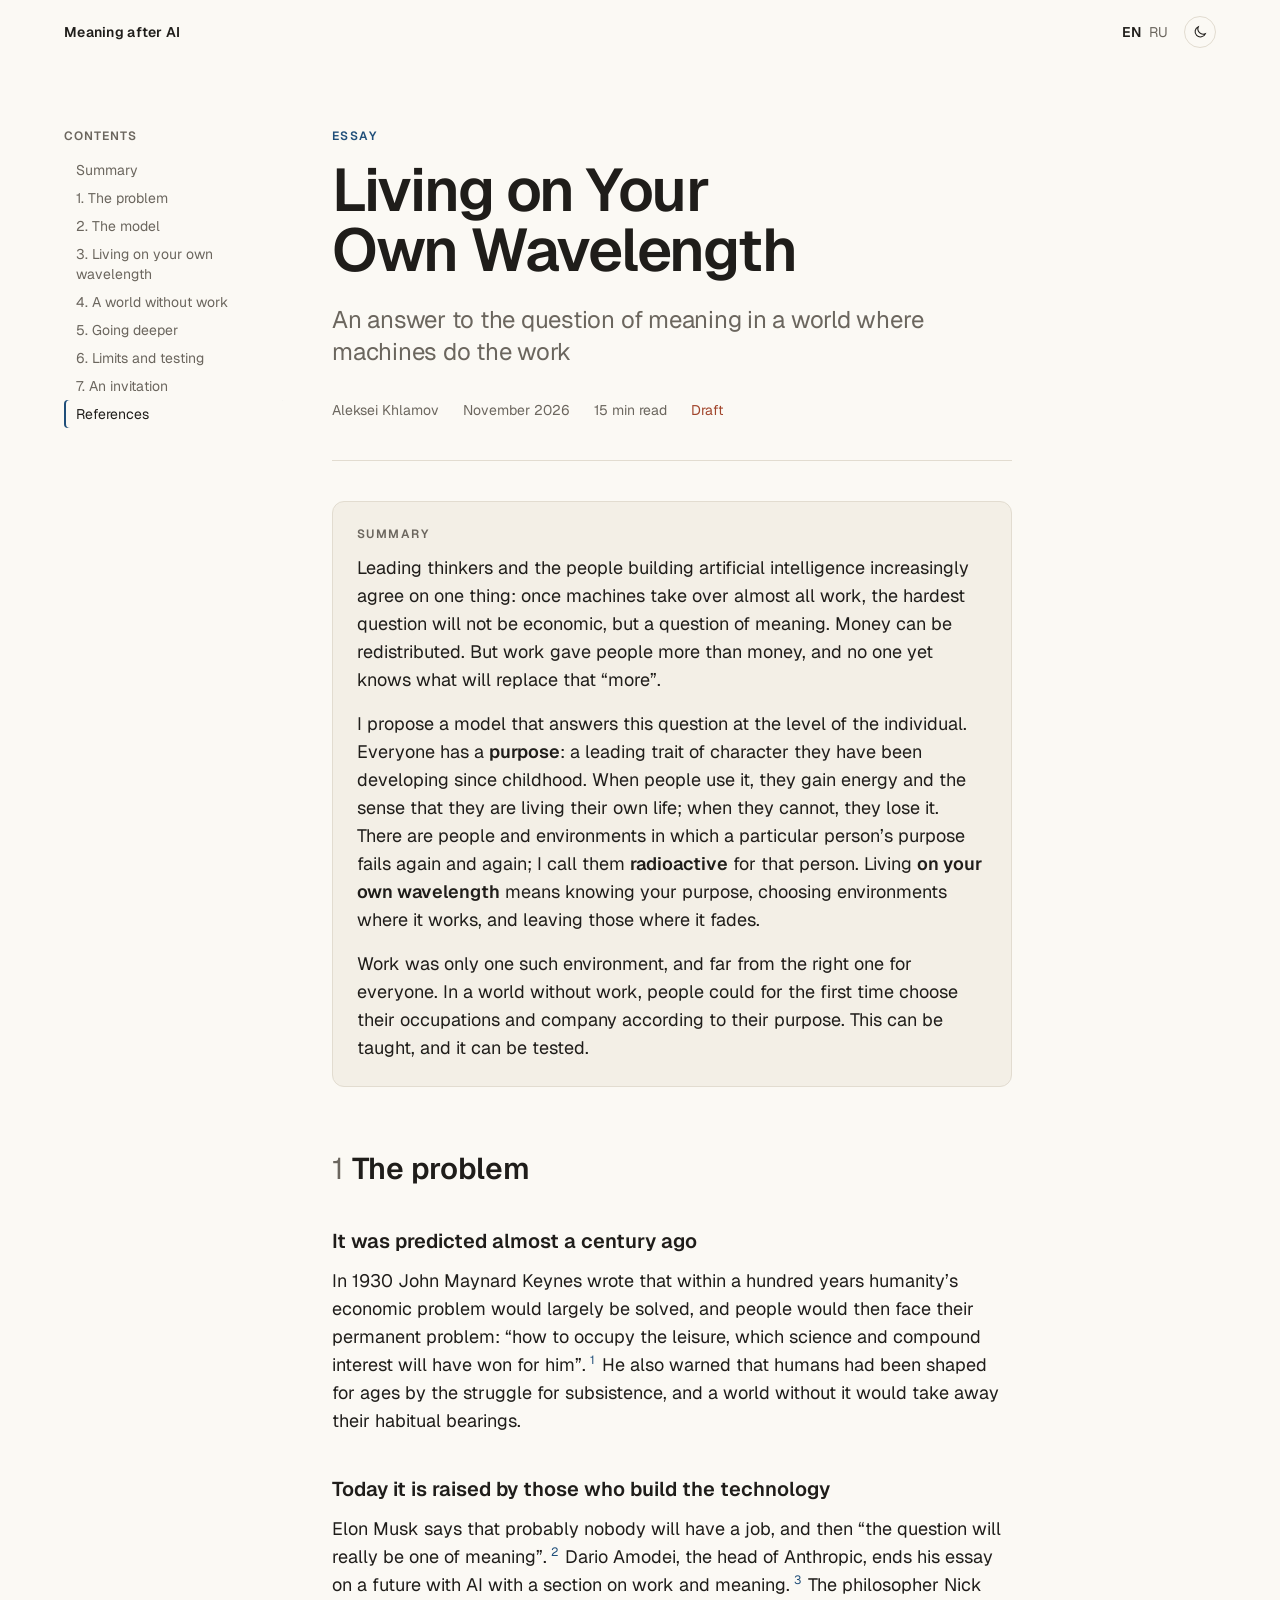
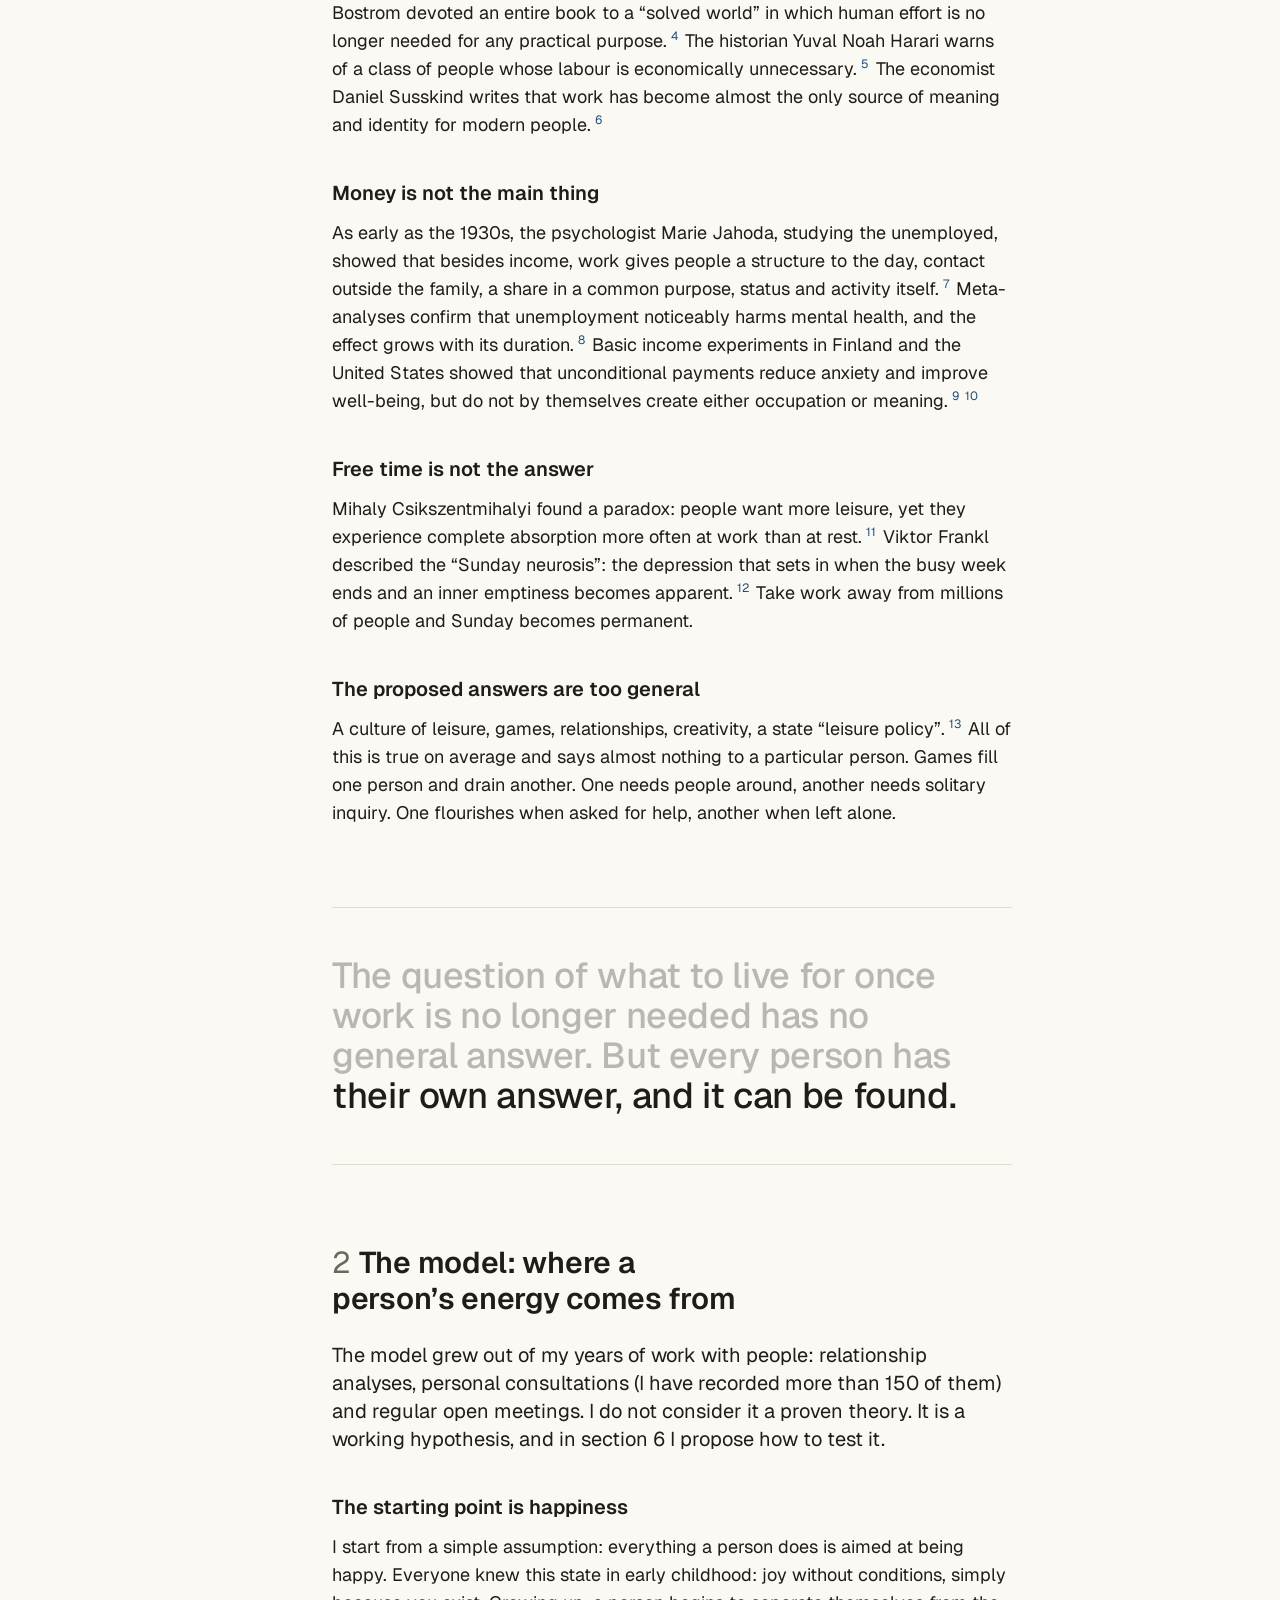
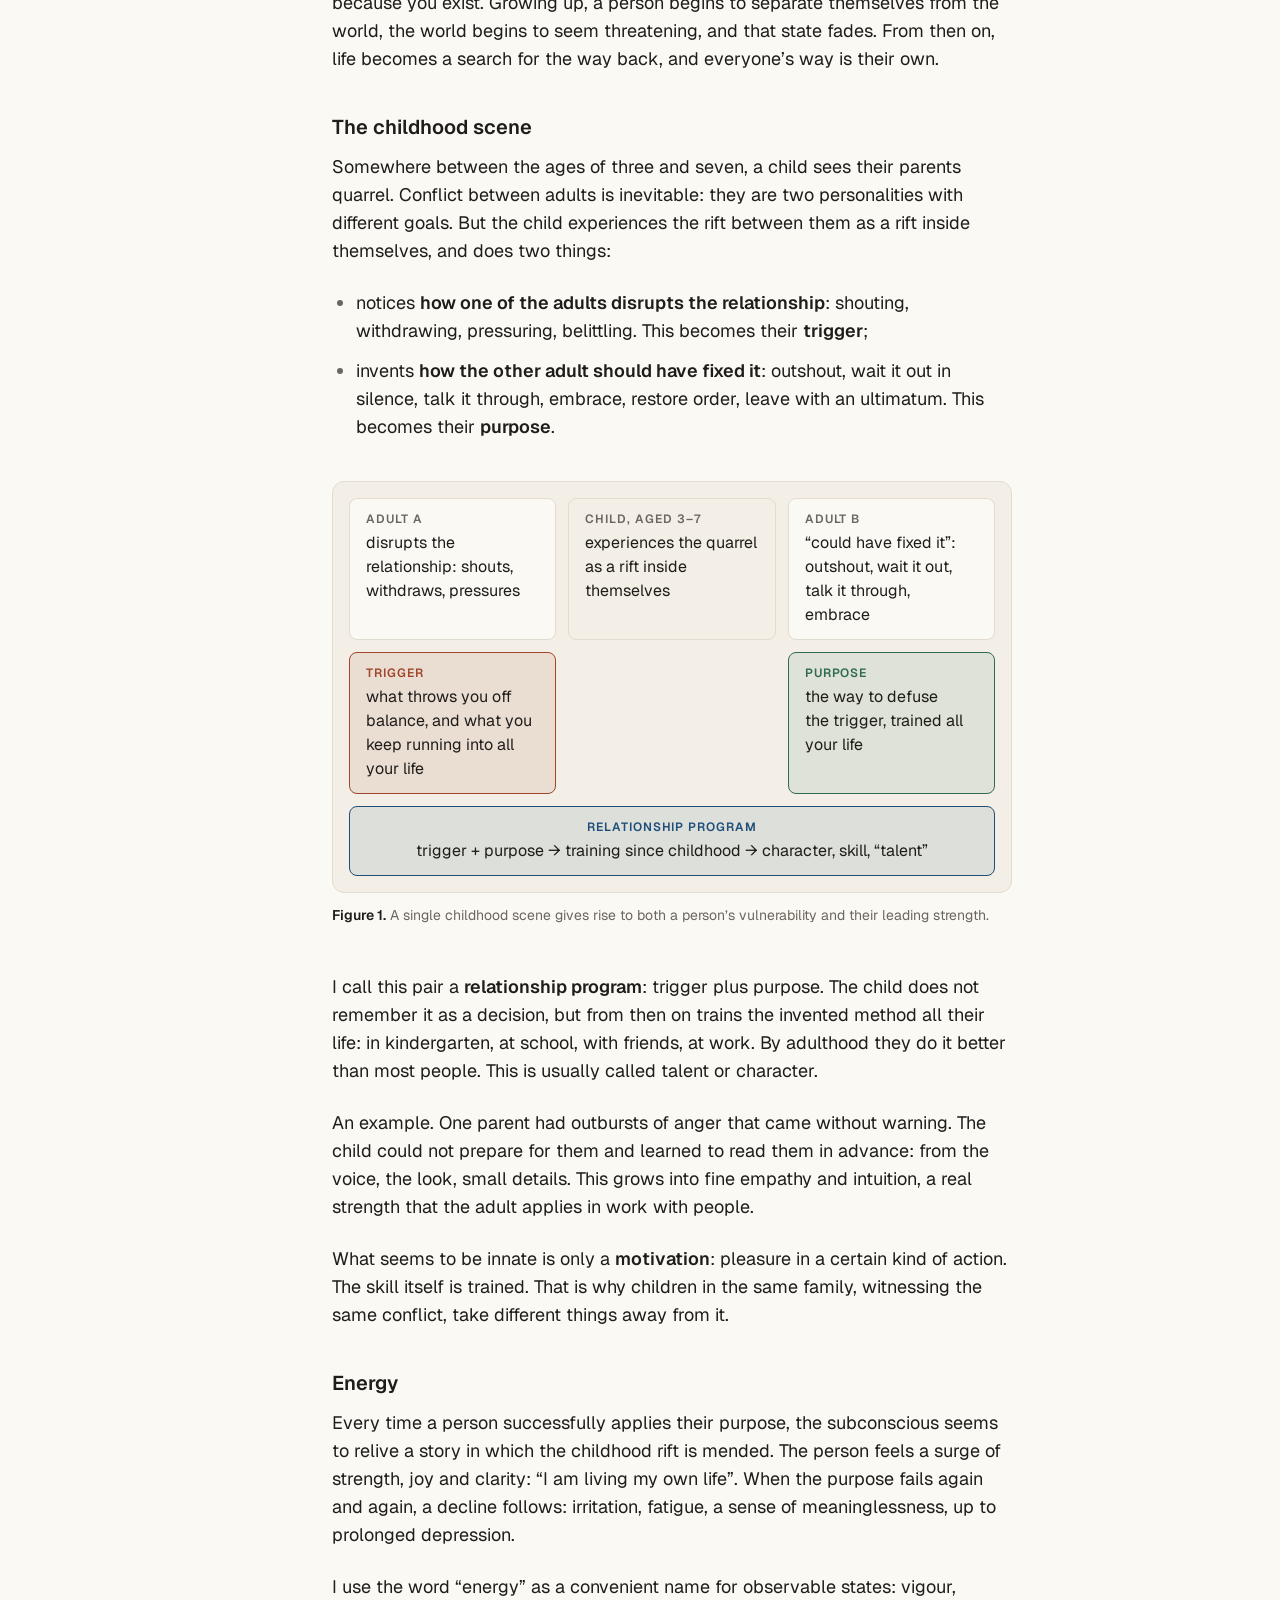
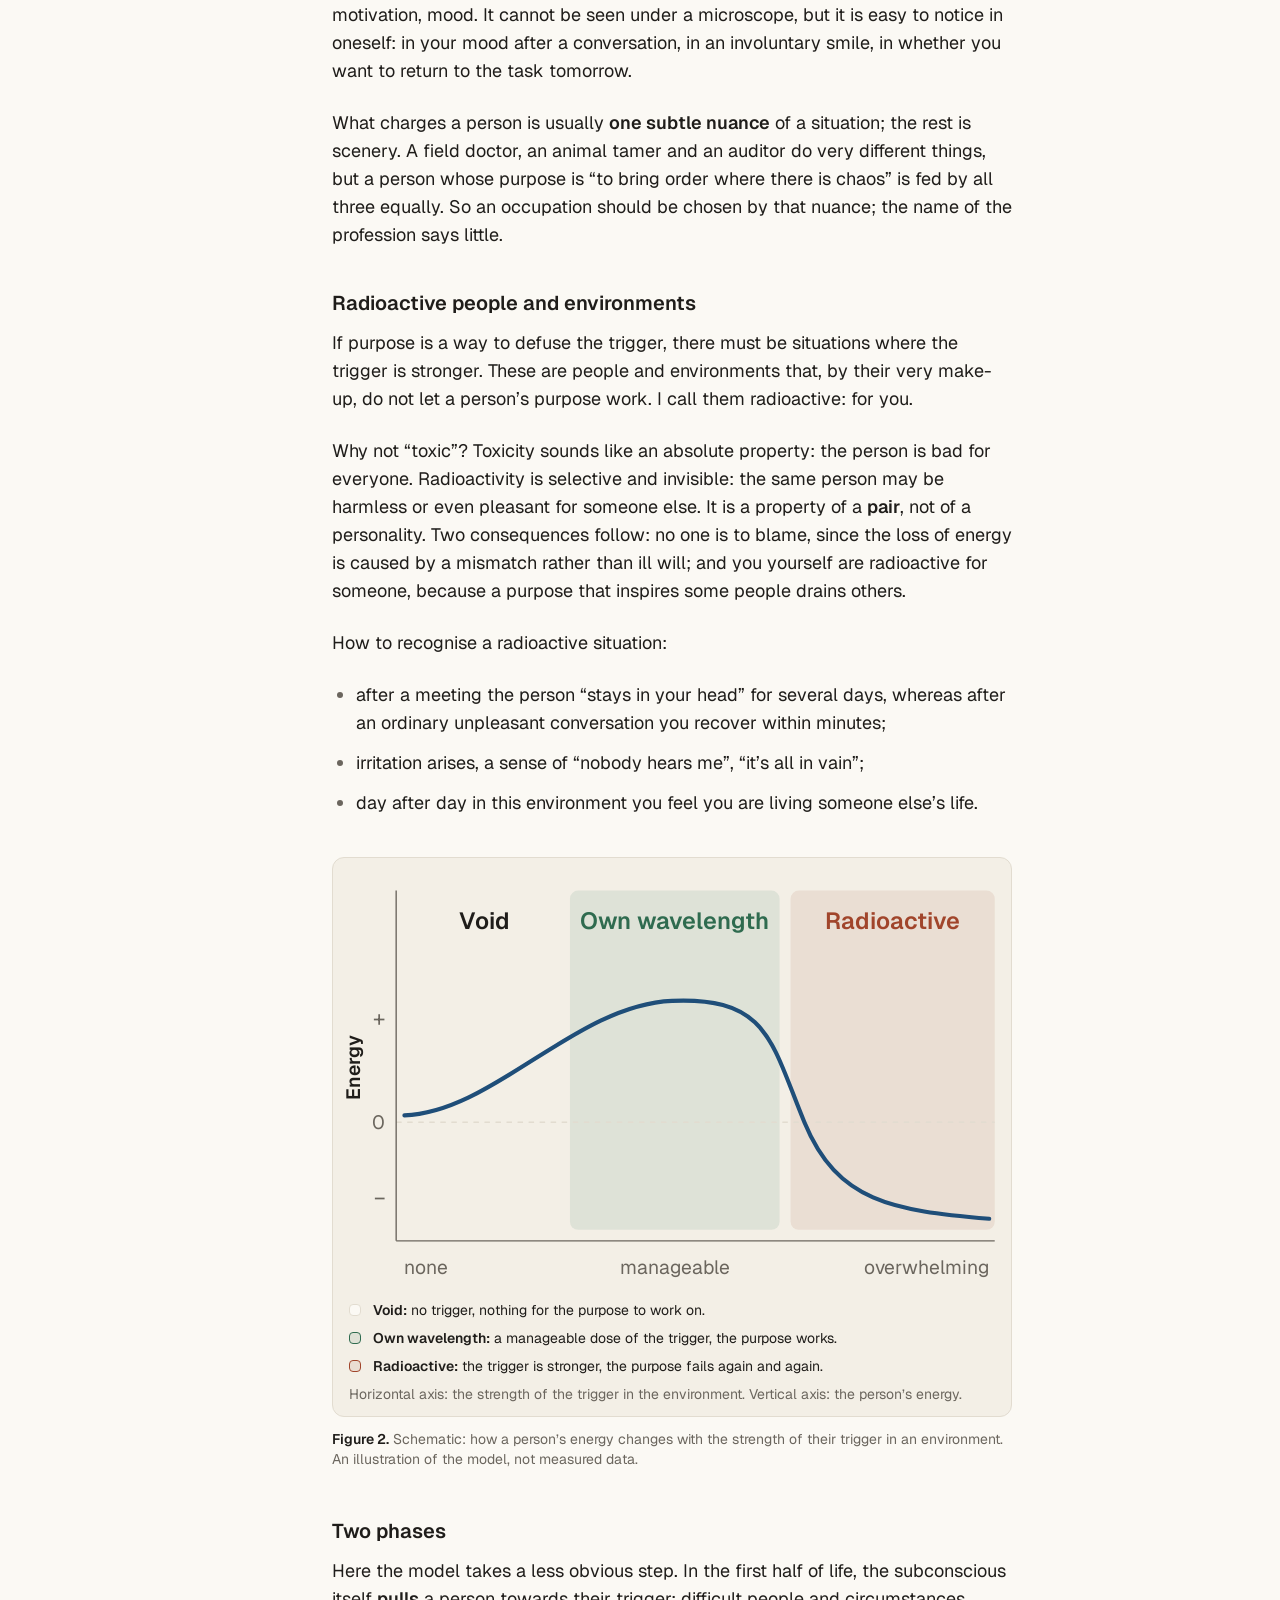
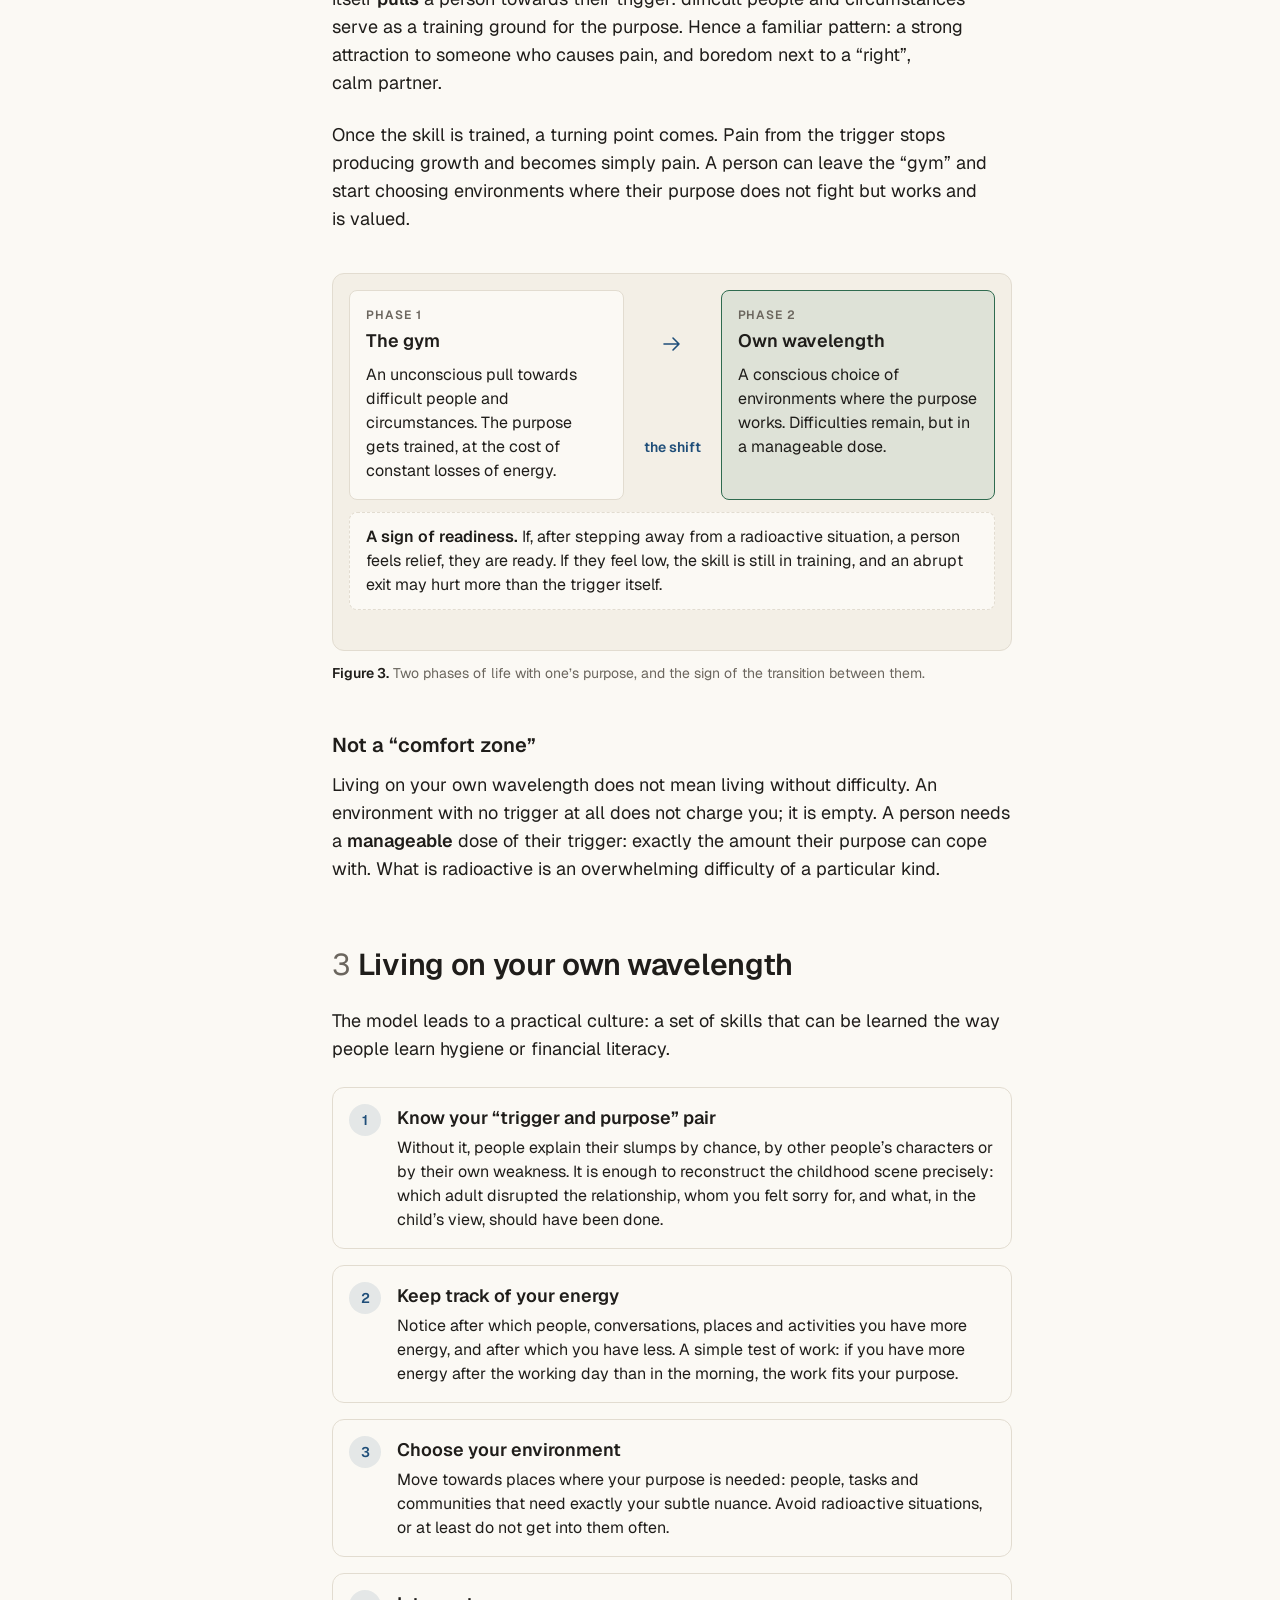
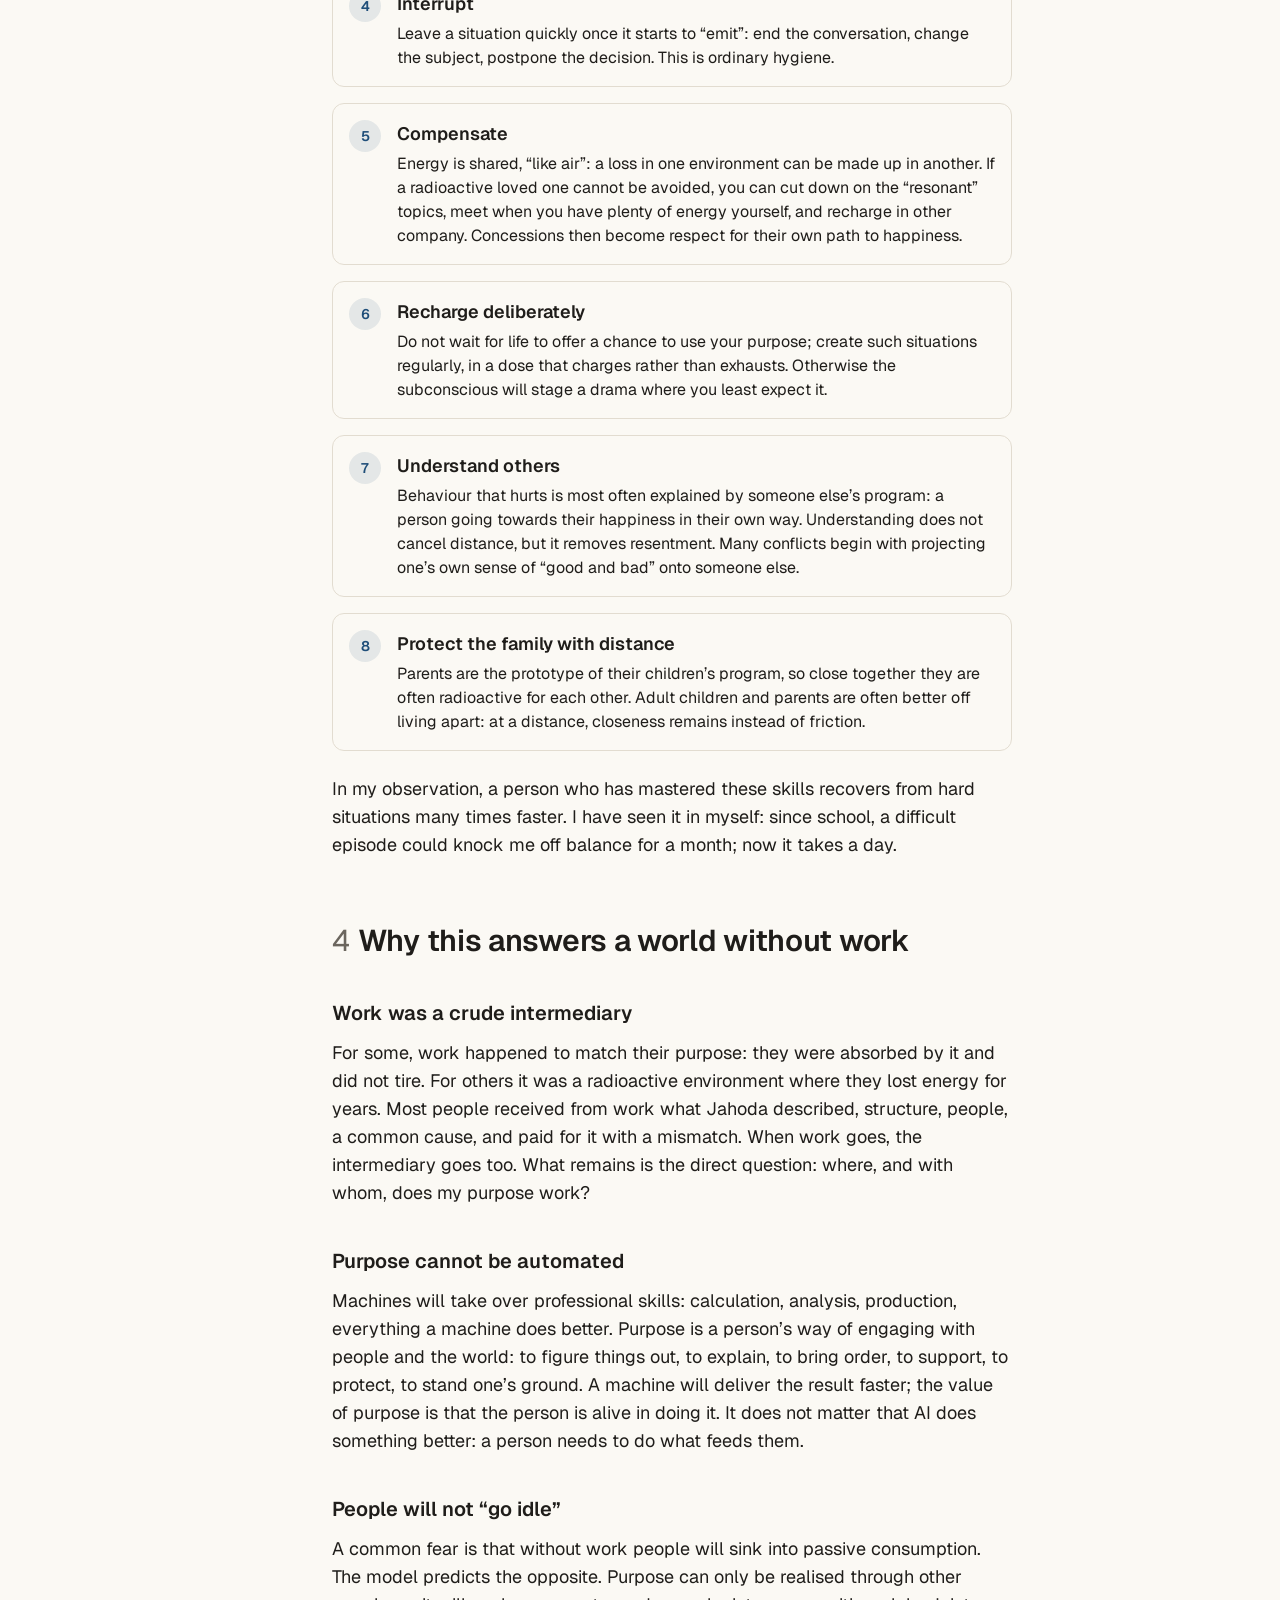
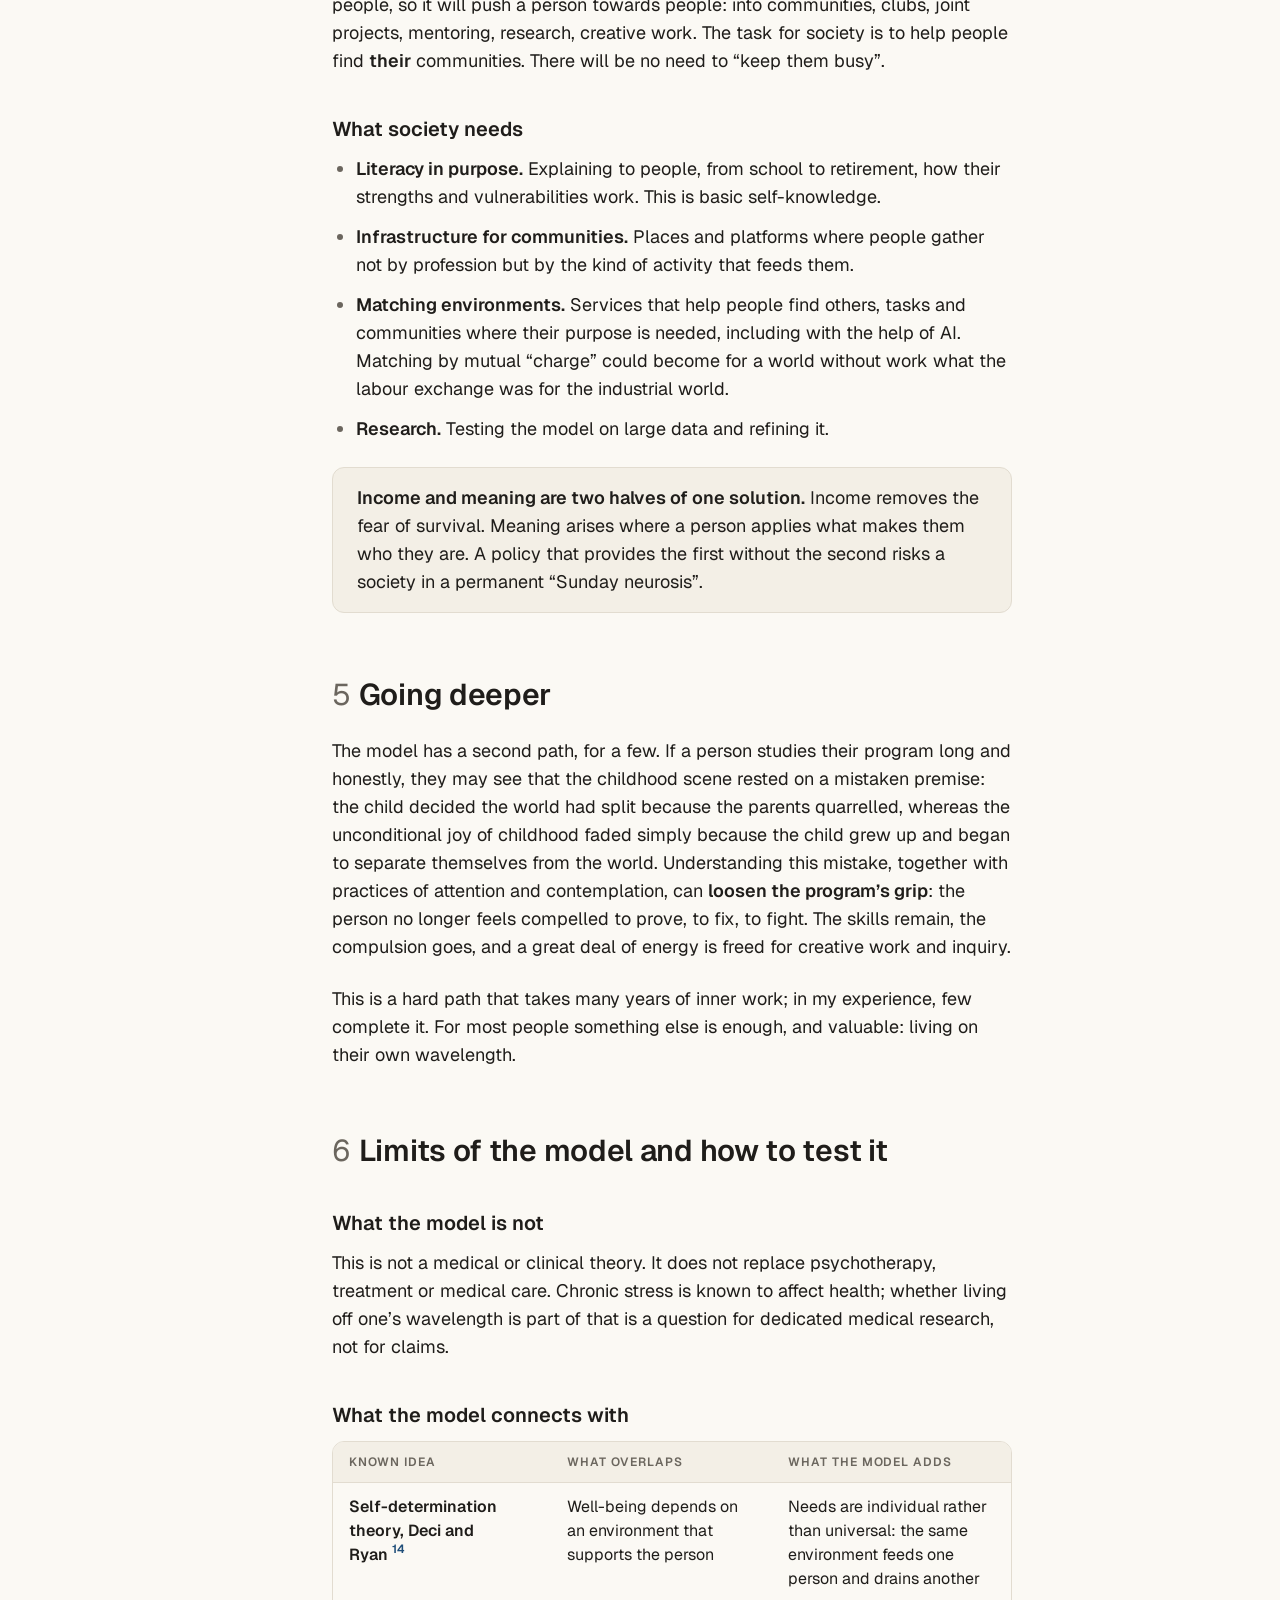
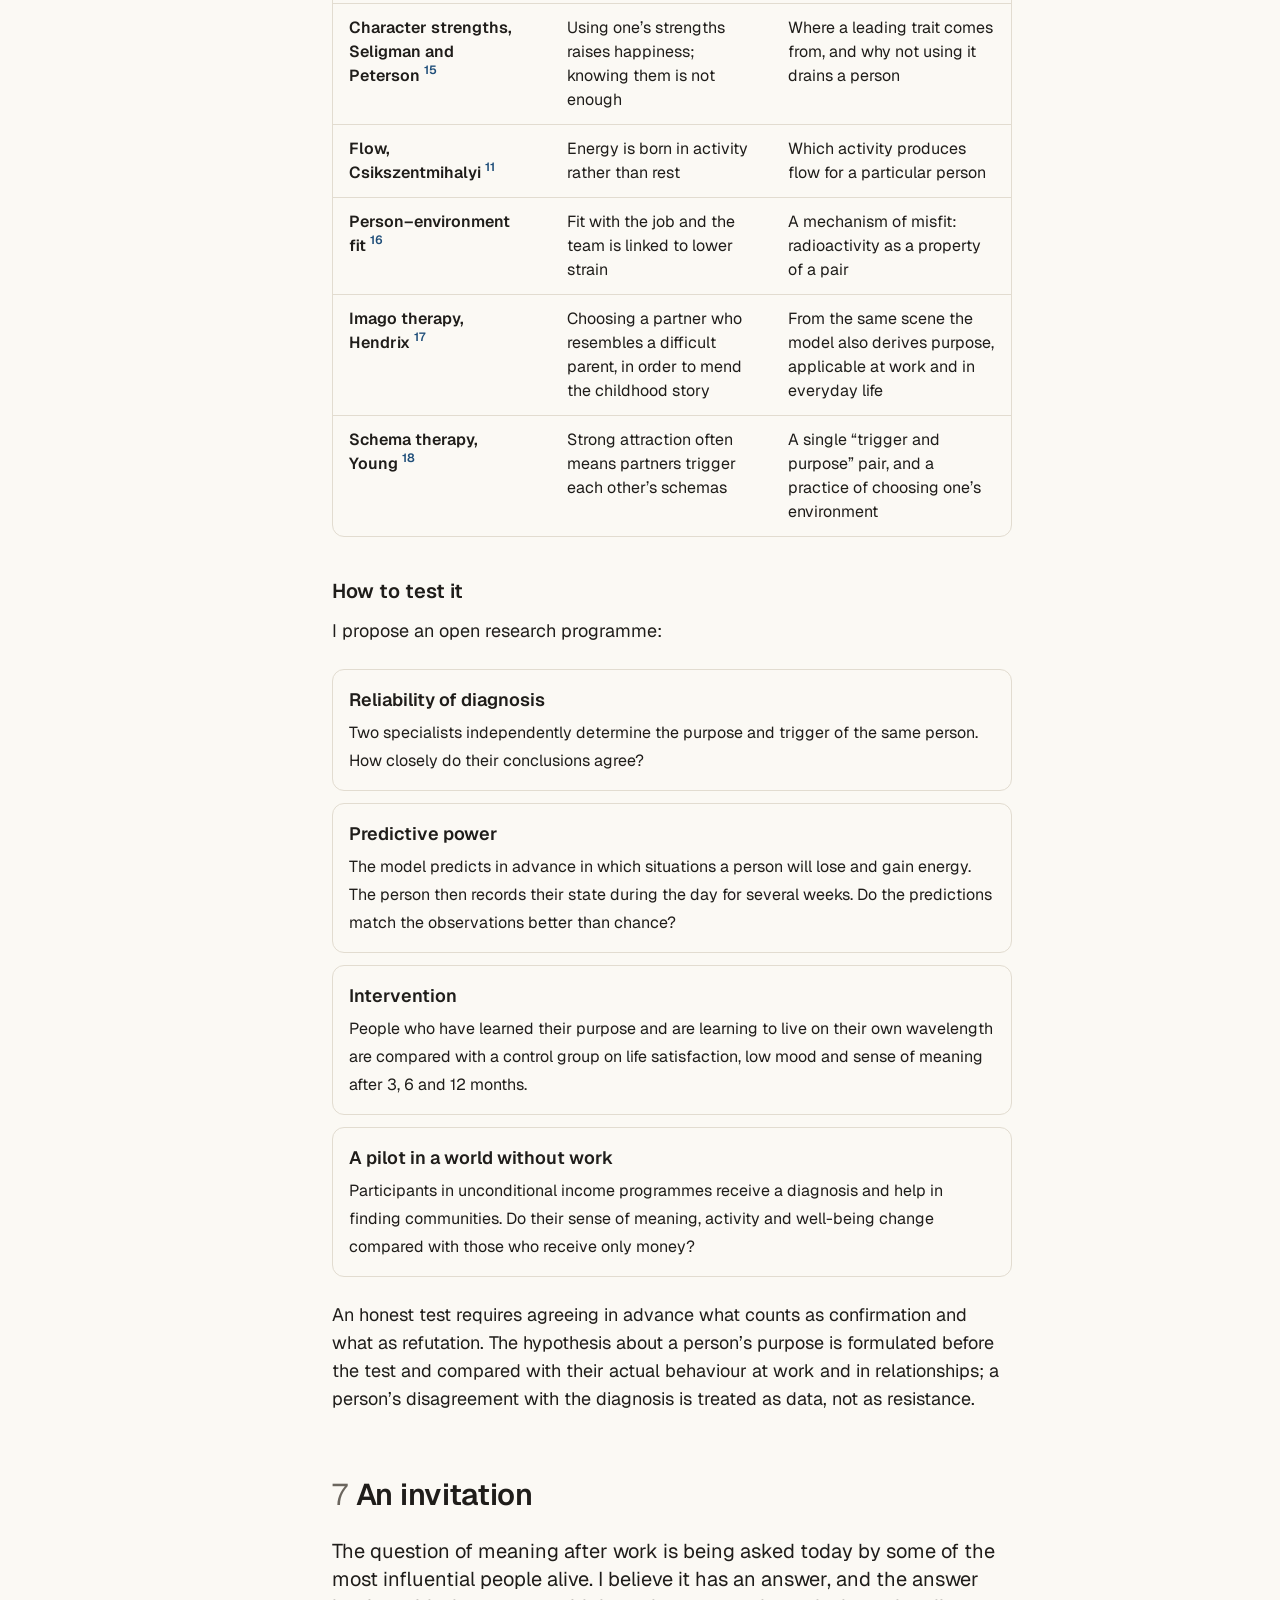
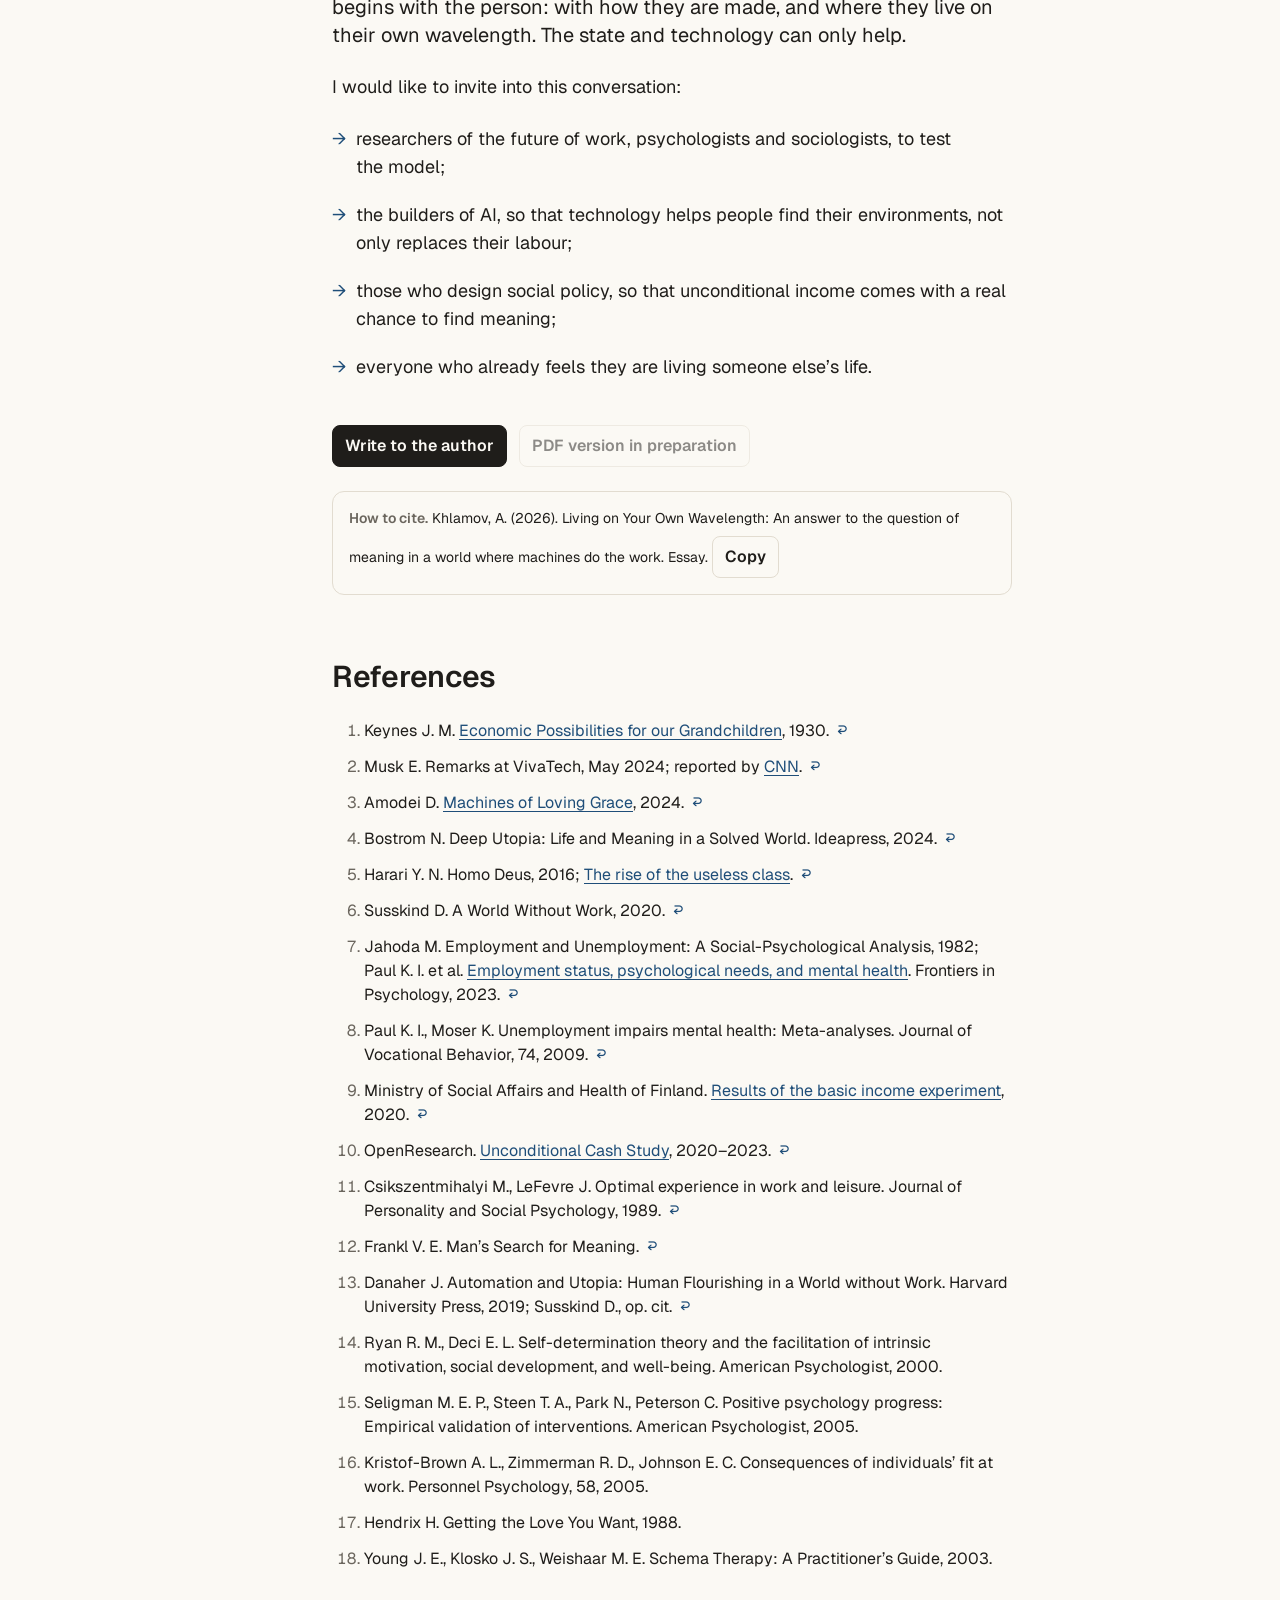
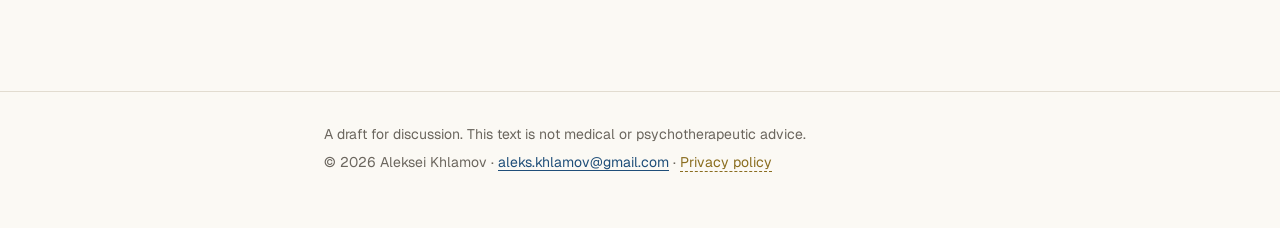
==== commit 714d1a29: "Более 150 консультаций Co-Authored-By: Claude Opus 5.5 <noreply@anthropic.com>" ====
--- a/index.html
+++ b/index.html
@@ -133,7 +133,7 @@
 
       <section id="model" aria-labelledby="model-h">
         <h2 id="model-h"><span class="num">2</span>The model: where a person’s energy comes from</h2>
-        <p class="lead">The model grew out of my years of work with people: relationship analyses, personal consultations (I have recorded about 150 of them) and regular open meetings. I do not consider it a proven theory. It is a working hypothesis, and in section 6 I propose how to test it.</p>
+        <p class="lead">The model grew out of my years of work with people: relationship analyses, personal consultations (I have recorded more than 150 of them) and regular open meetings. I do not consider it a proven theory. It is a working hypothesis, and in section 6 I propose how to test it.</p>
 
         <h3>The starting point is happiness</h3>
         <p>I start from a simple assumption: everything a person does is aimed at being happy. Everyone knew this state in early childhood: joy without conditions, simply because you exist. Growing up, a person begins to separate themselves from the world, the world begins to seem threatening, and that state fades. From then on, life becomes a search for the way back, and everyone’s way is their own.</p>
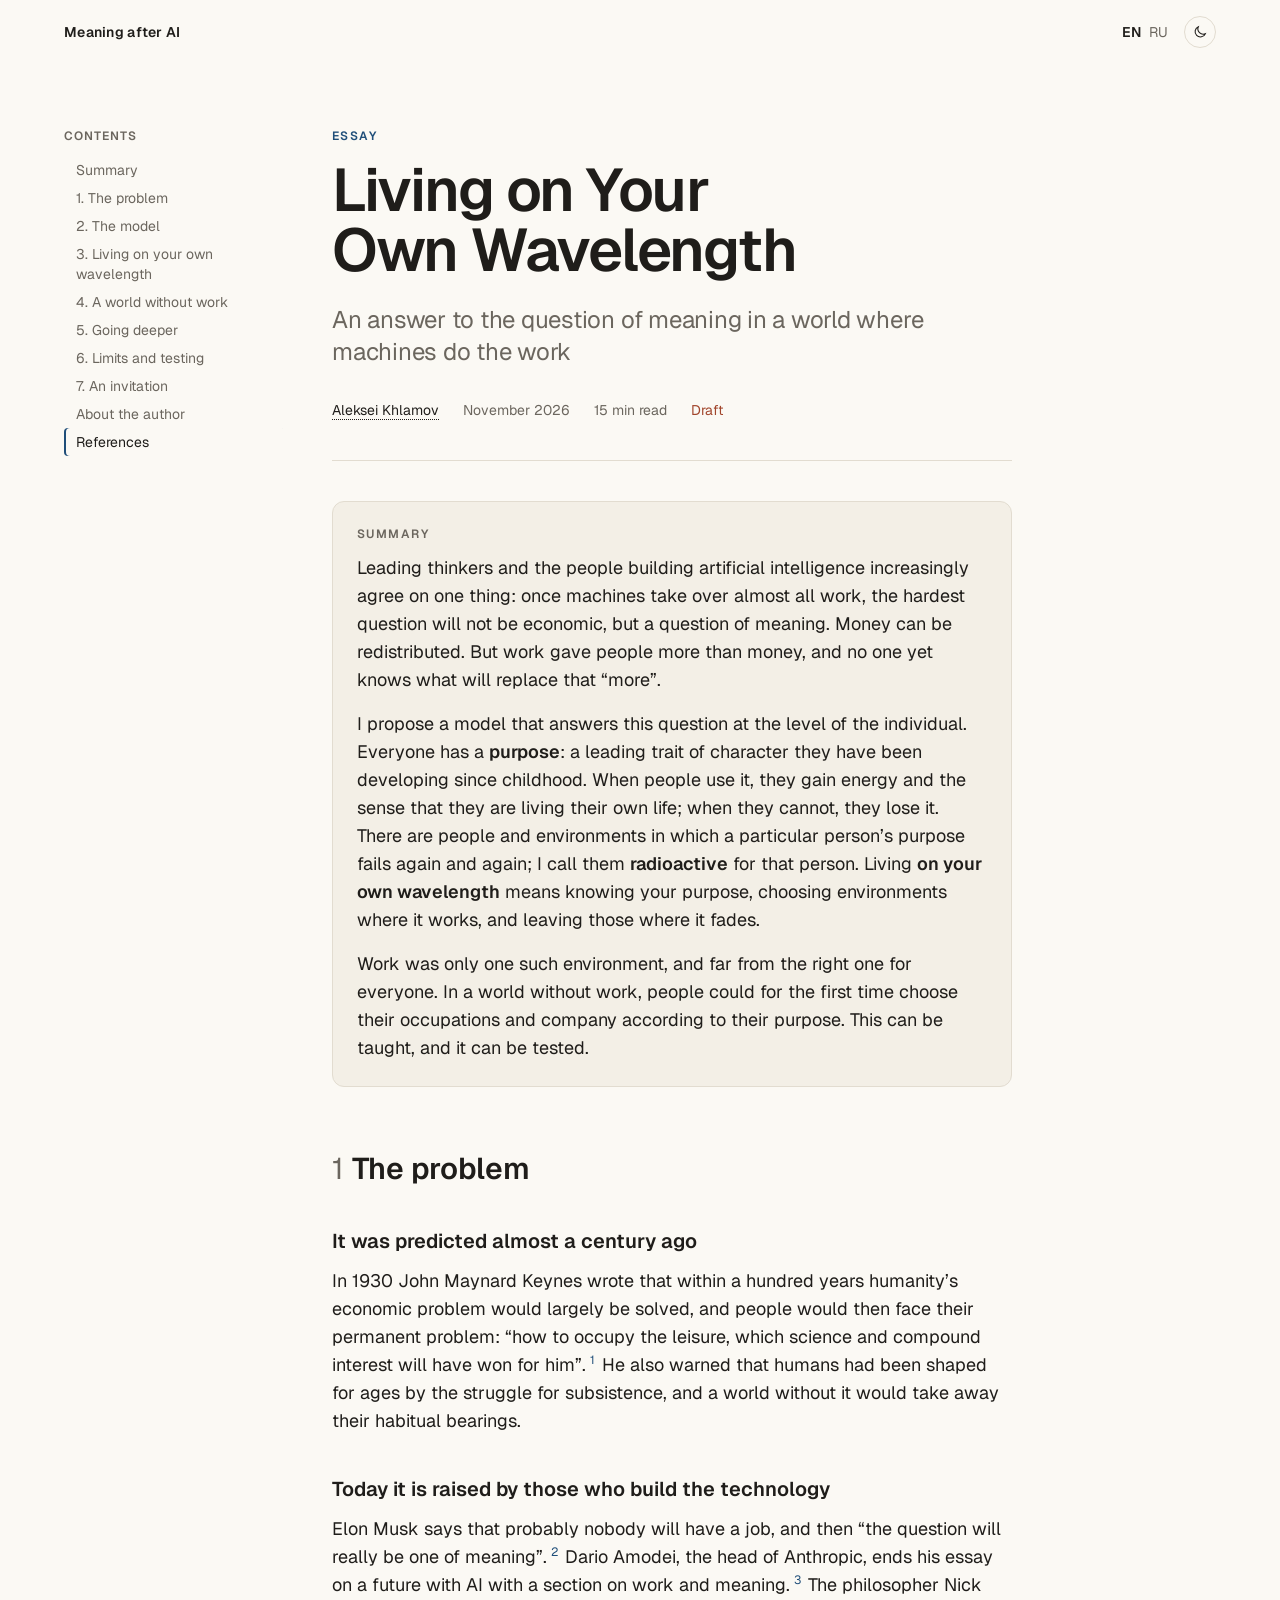
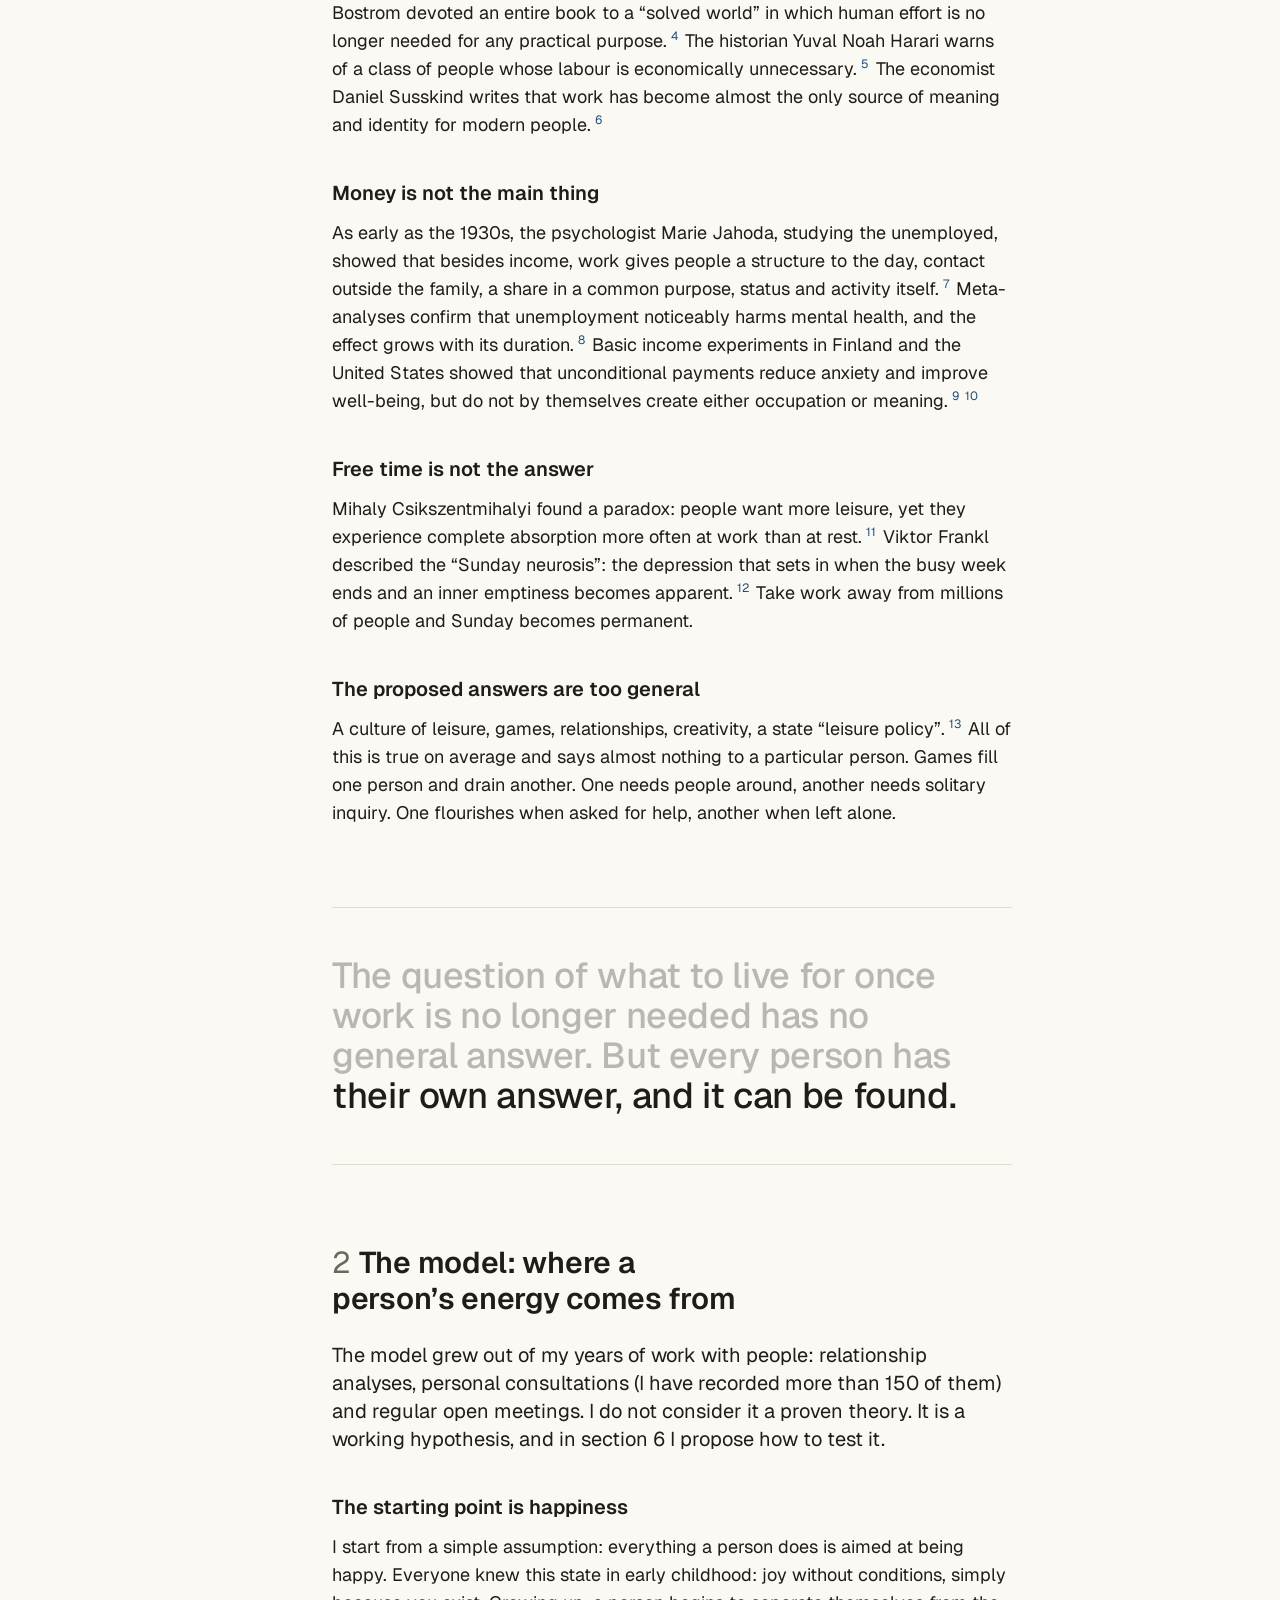
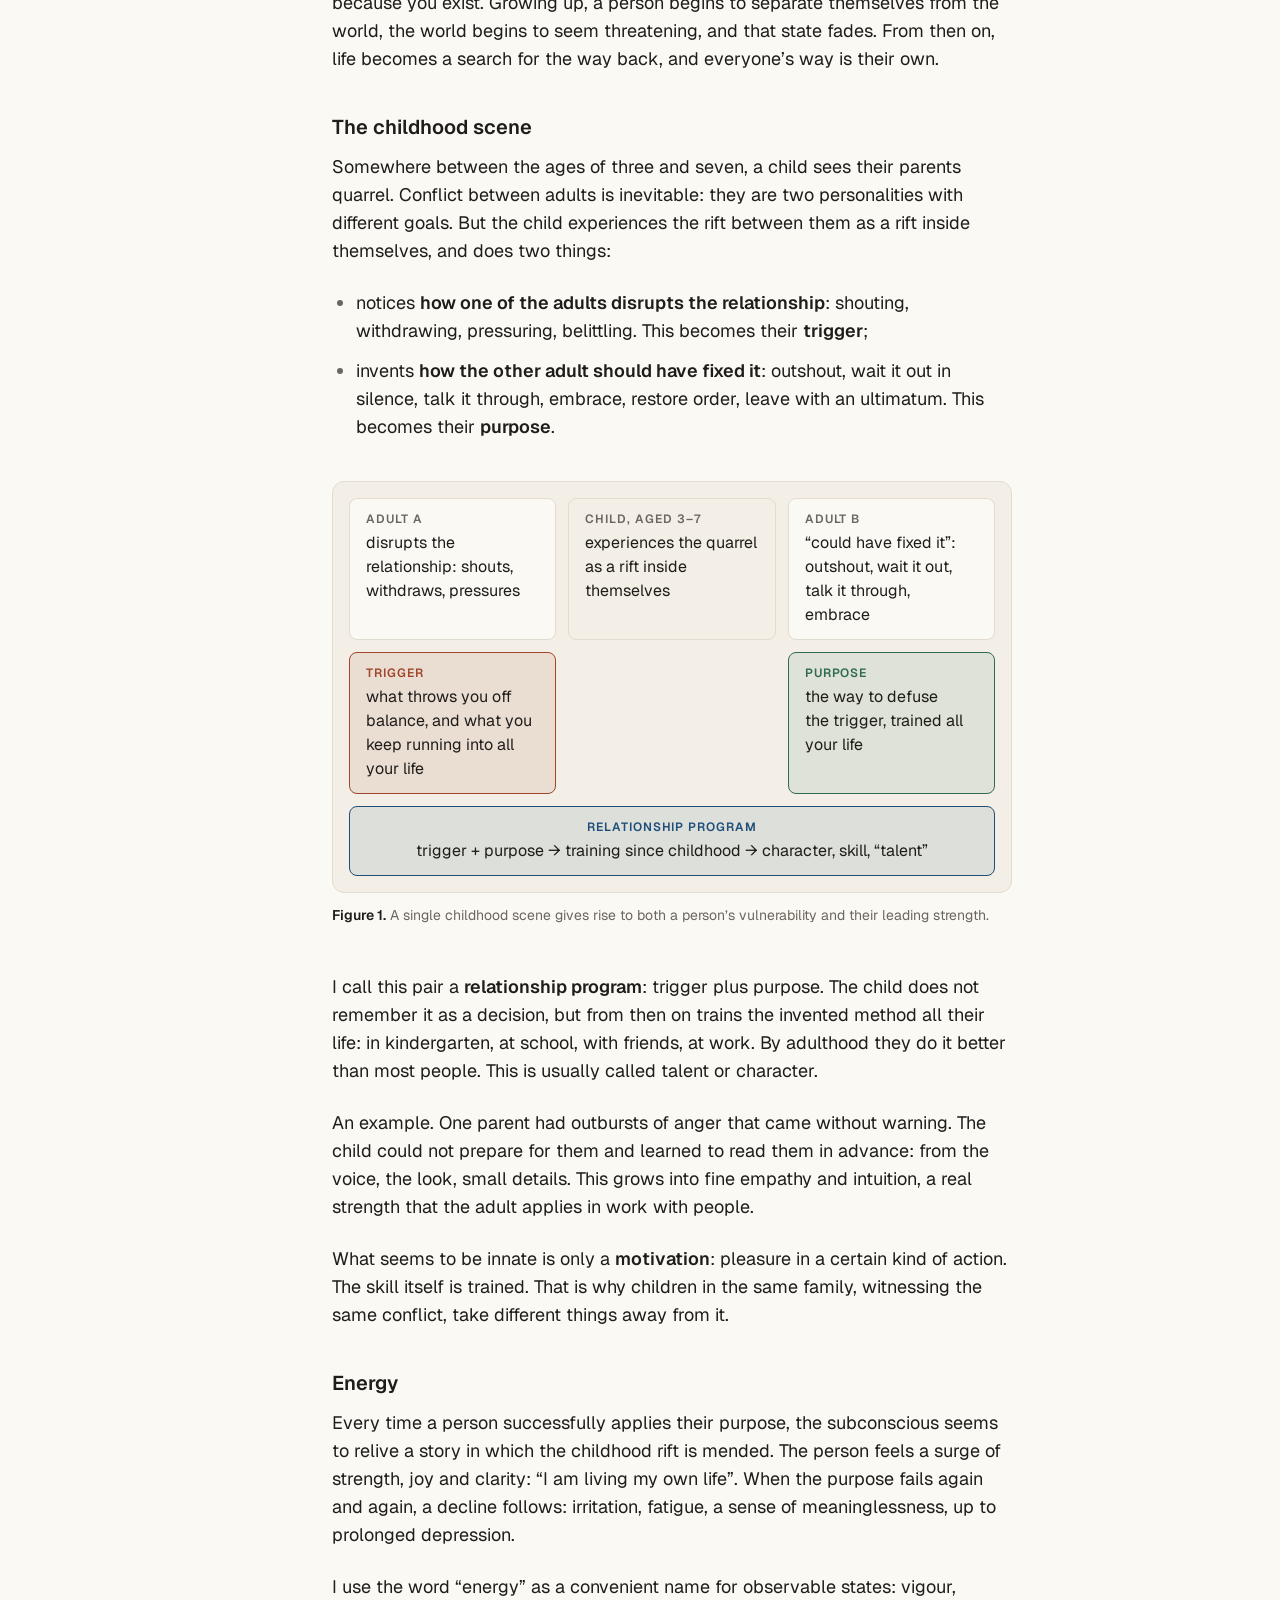
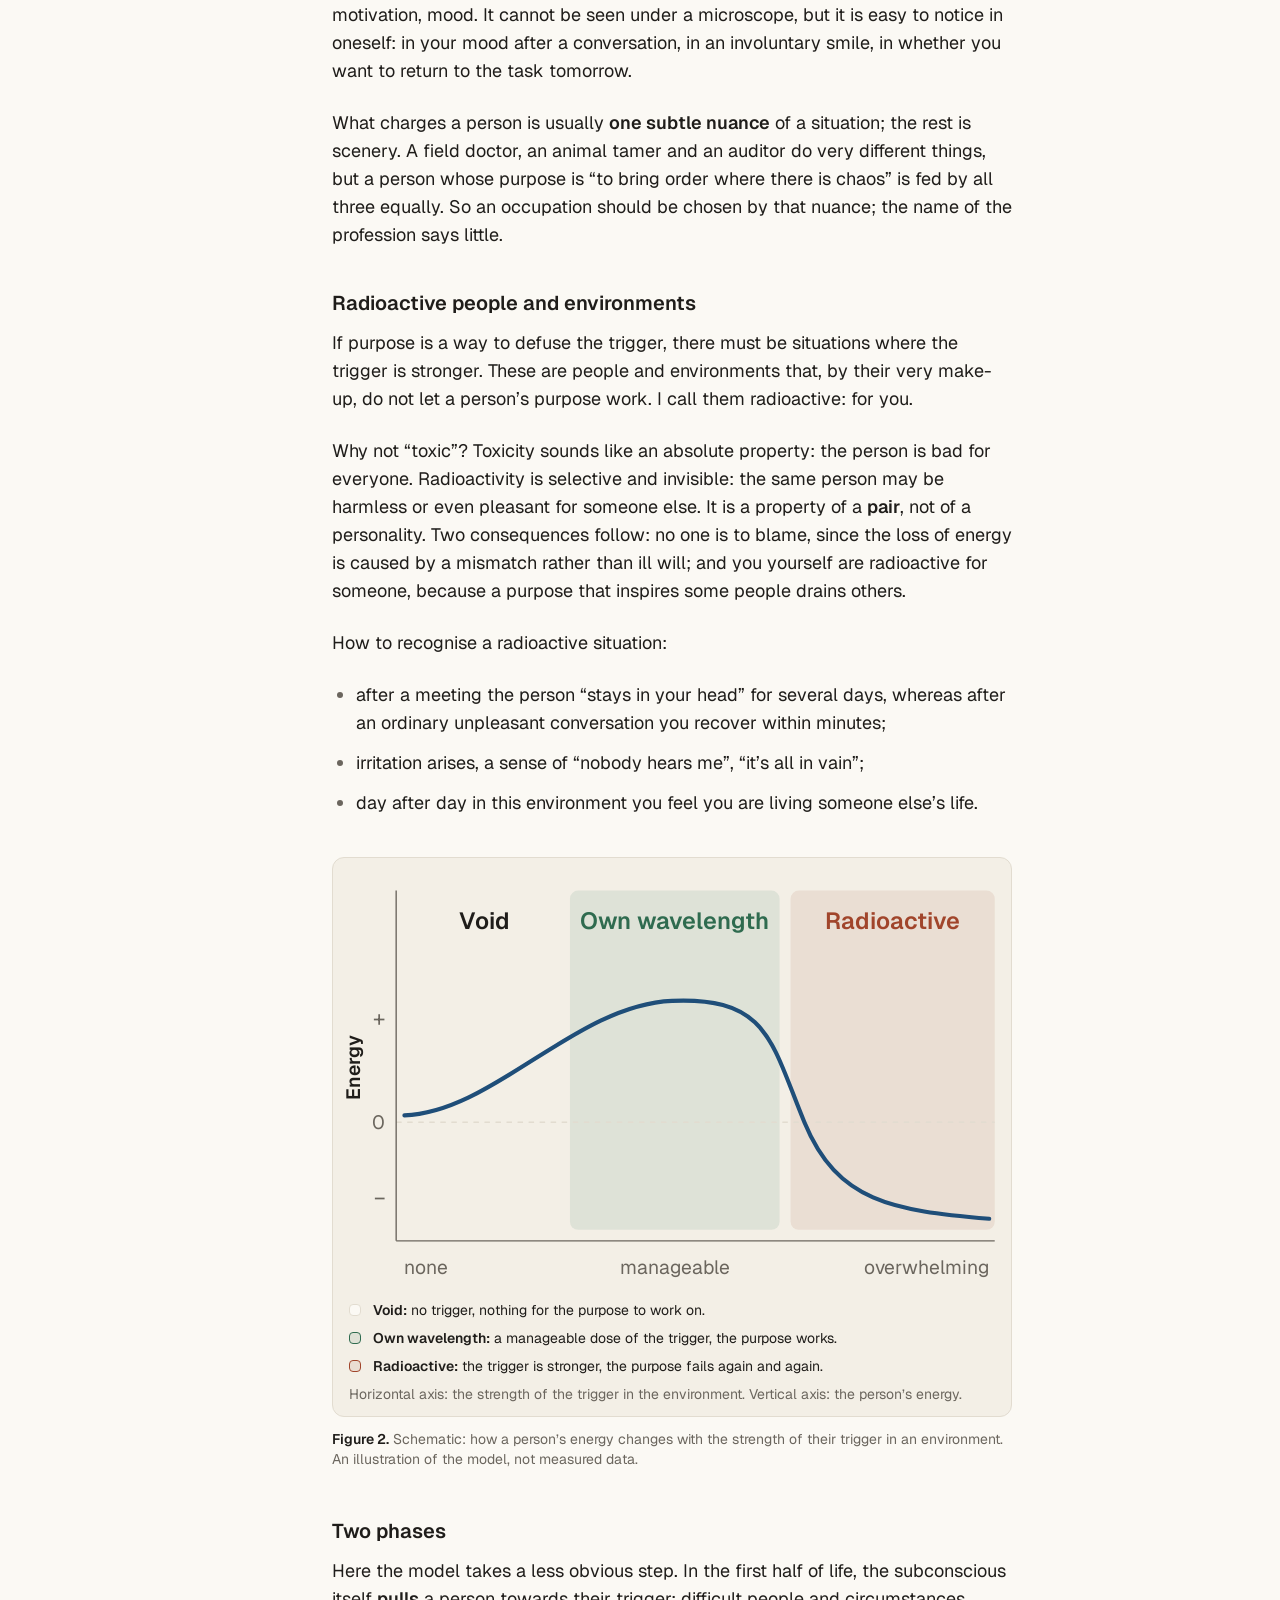
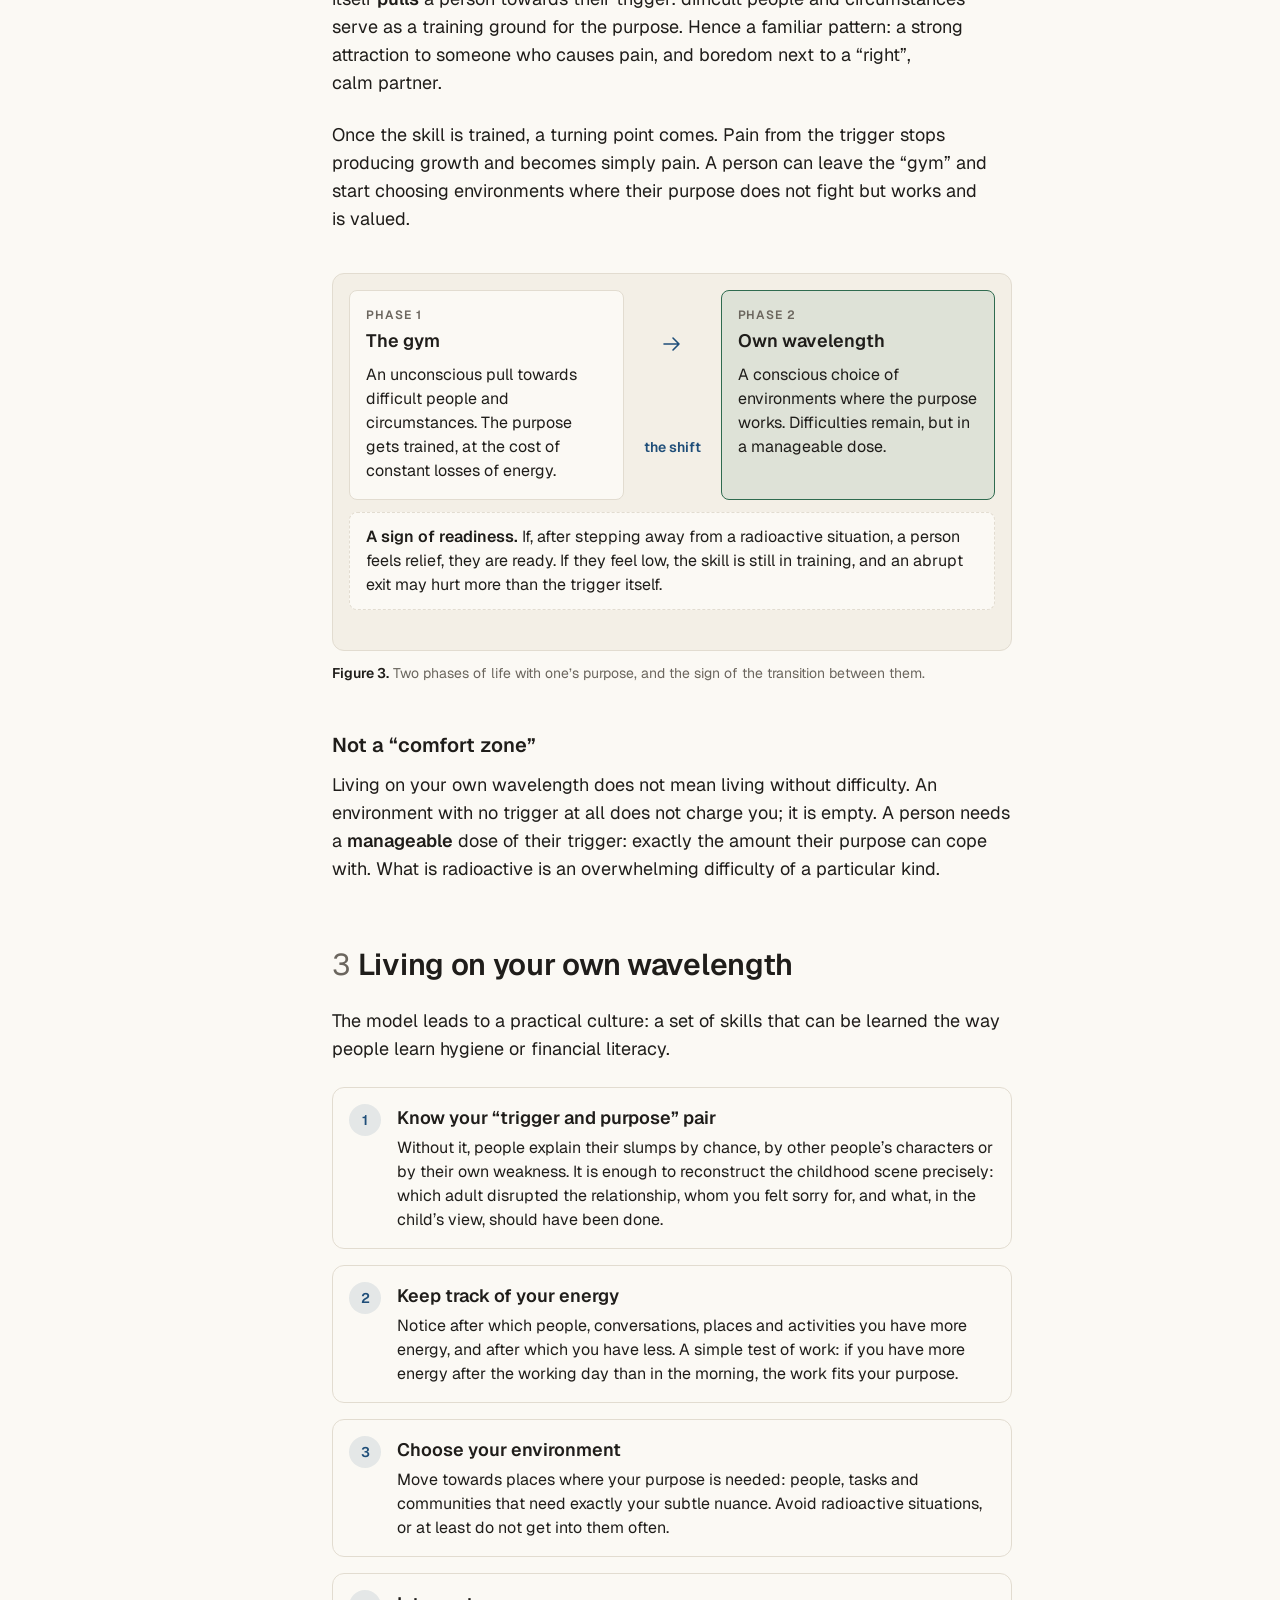
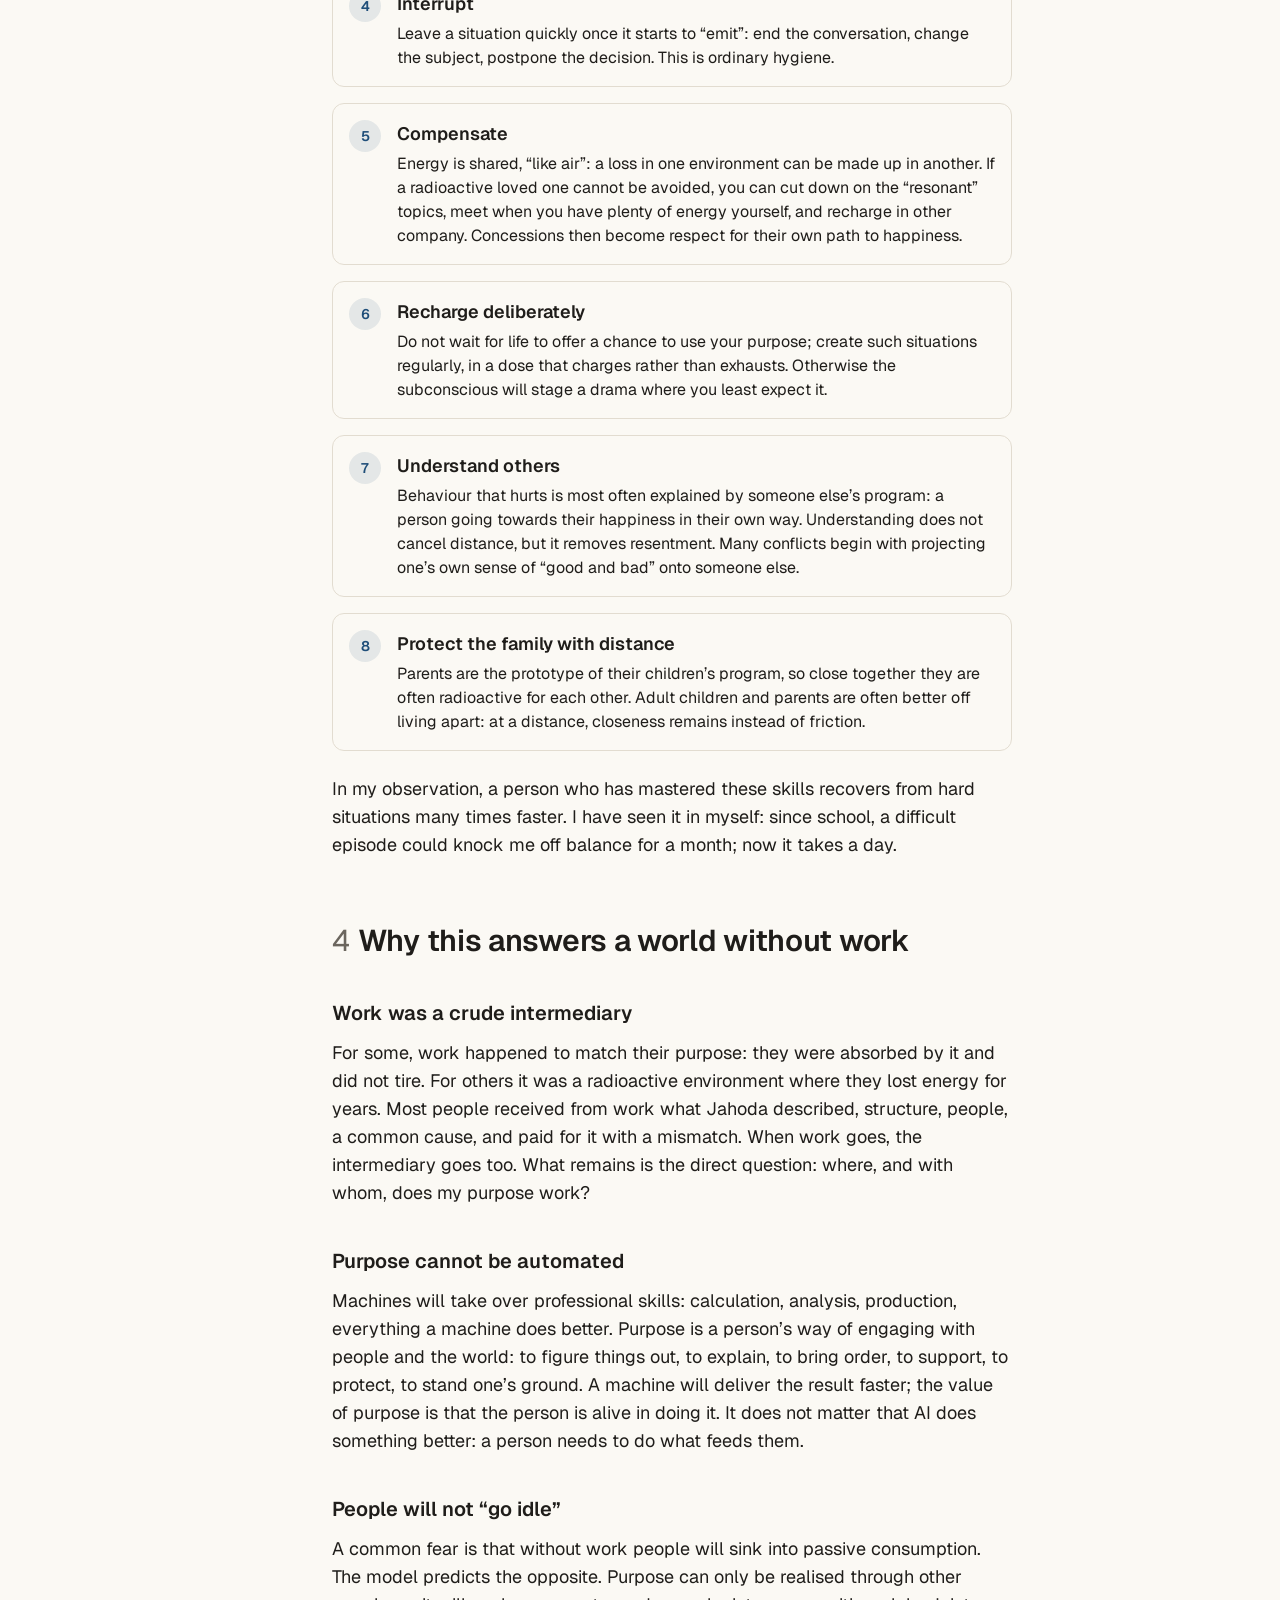
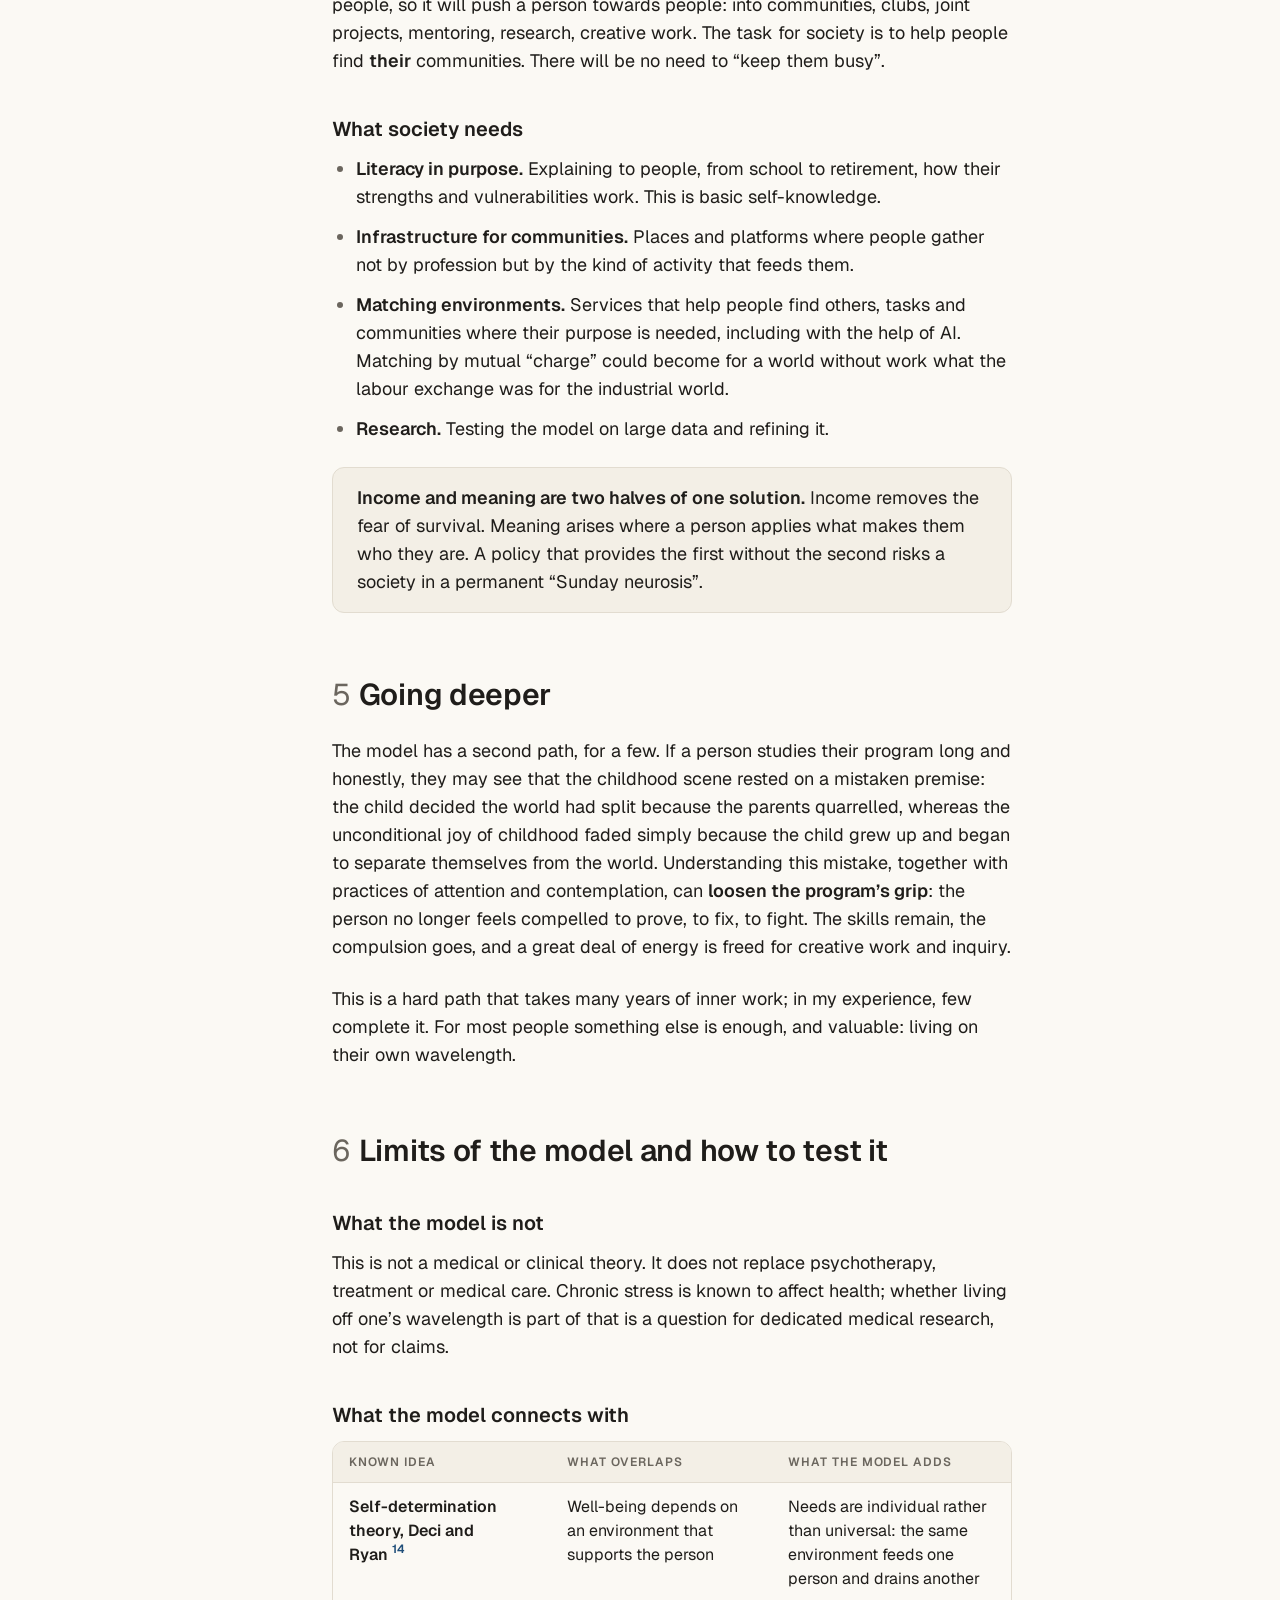
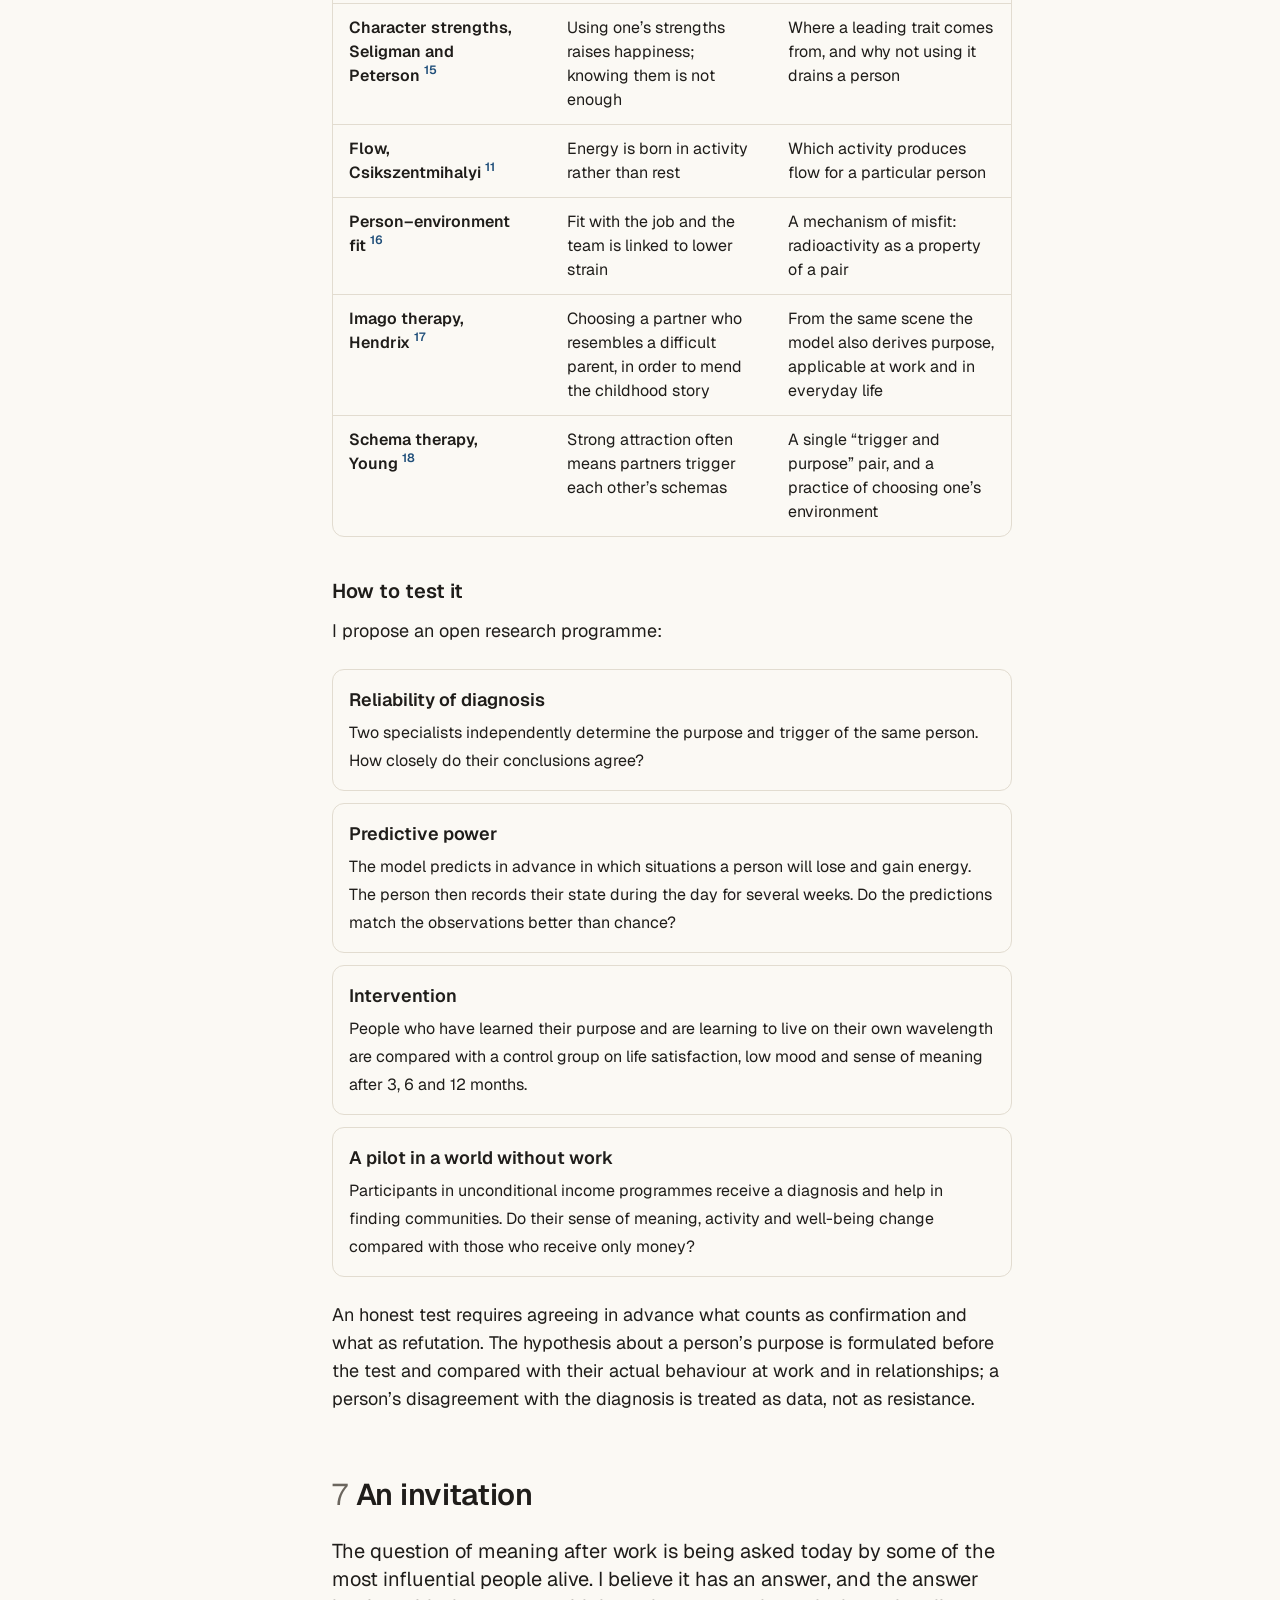
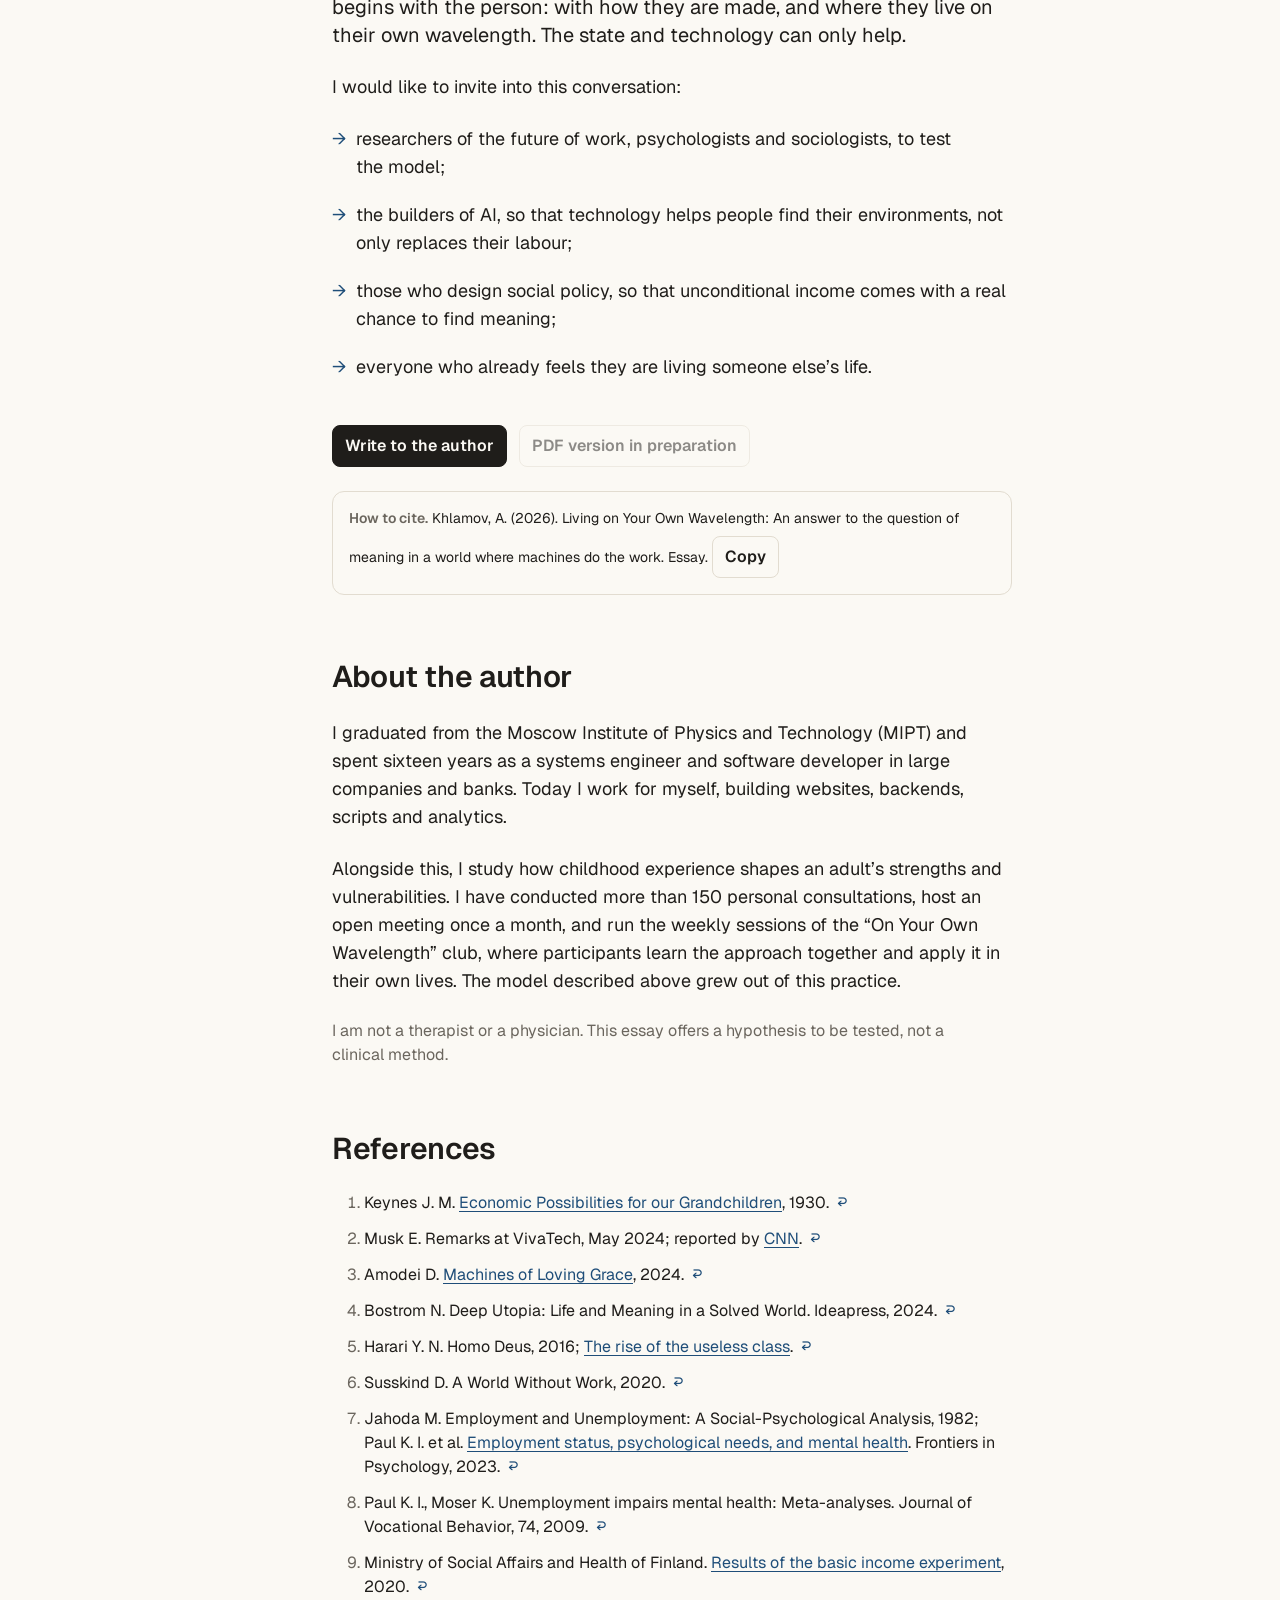
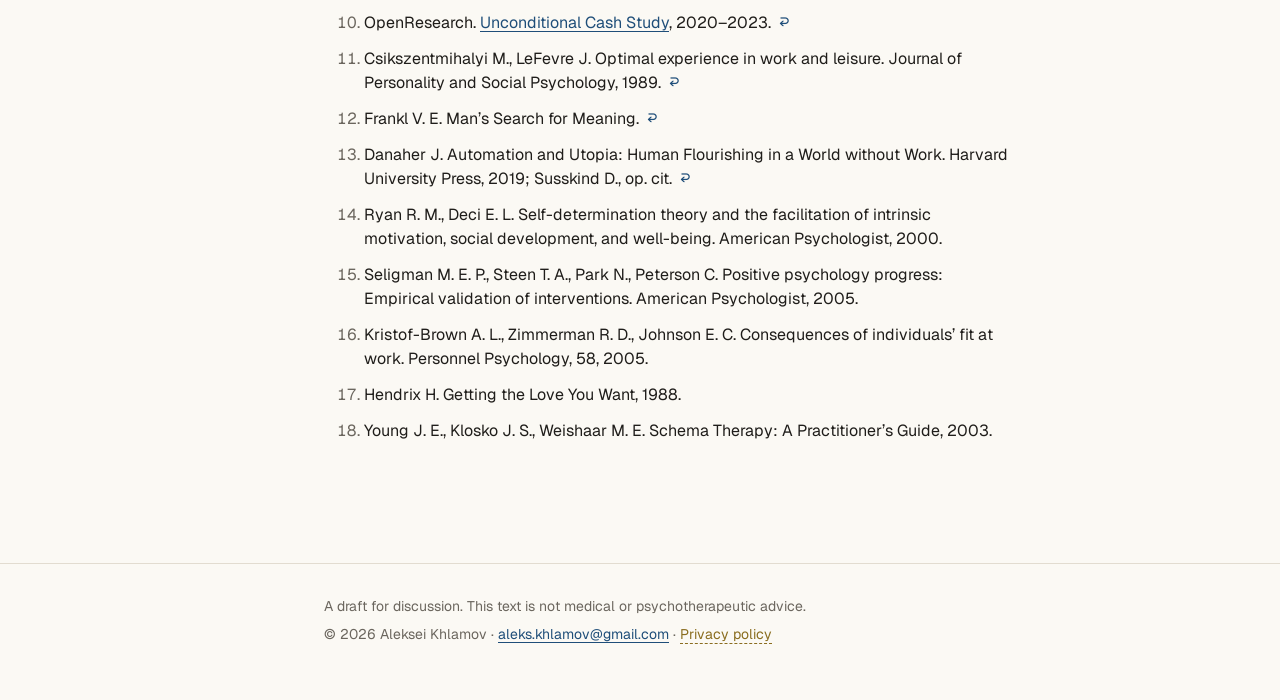
==== commit 07b35394: "Раздел «Об авторе» в обеих версиях Co-Authored-By: Claude Opus 5.5 <noreply@anthropic.com>" ====
--- a/index.html
+++ b/index.html
@@ -24,7 +24,7 @@
 <link rel="preconnect" href="https://fonts.googleapis.com">
 <link rel="preconnect" href="https://fonts.gstatic.com" crossorigin>
 <link href="https://fonts.googleapis.com/css2?family=Geist:wght@400;500;600&display=swap" rel="stylesheet">
-<link rel="stylesheet" href="/assets/style.css?v=1">
+<link rel="stylesheet" href="/assets/style.css?v=2">
 <script>
   (function () {
     document.documentElement.classList.add('js');
@@ -65,6 +65,7 @@
         <li><a href="#deeper">5. Going deeper</a></li>
         <li><a href="#limits">6. Limits and testing</a></li>
         <li><a href="#call">7. An invitation</a></li>
+        <li><a href="#about">About the author</a></li>
         <li><a href="#refs">References</a></li>
       </ol>
     </nav>
@@ -77,7 +78,7 @@
         <h1>Living on Your Own Wavelength</h1>
         <p class="subtitle">An answer to the question of meaning in a world where machines do the work</p>
         <div class="meta">
-          <span>Aleksei Khlamov</span>
+          <a href="#about">Aleksei Khlamov</a>
           <span>November 2026</span>
           <span>15 min read</span>
           <span class="draft">Draft</span>
@@ -96,6 +97,7 @@
             <li><a href="#deeper">5. Going deeper</a></li>
             <li><a href="#limits">6. Limits and testing</a></li>
             <li><a href="#call">7. An invitation</a></li>
+            <li><a href="#about">About the author</a></li>
             <li><a href="#refs">References</a></li>
           </ol>
         </nav>
@@ -332,6 +334,13 @@
         </div>
       </section>
 
+      <section id="about" aria-labelledby="about-h">
+        <h2 id="about-h">About the author</h2>
+        <p>I graduated from the Moscow Institute of Physics and Technology (MIPT) and spent sixteen years as a systems engineer and software developer in large companies and banks. Today I work for myself, building websites, backends, scripts and analytics.</p>
+        <p>Alongside this, I study how childhood experience shapes an adult’s strengths and vulnerabilities. I have conducted more than 150 personal consultations, host an open meeting once a month, and run the weekly sessions of the “On Your Own Wavelength” club, where participants learn the approach together and apply it in their own lives. The model described above grew out of this practice.</p>
+        <p class="note">I am not a therapist or a physician. This essay offers a hypothesis to be tested, not a clinical method.</p>
+      </section>
+
       <section id="refs" aria-labelledby="refs-h">
         <h2 id="refs-h">References</h2>
         <ol class="refs">
--- a/assets/style.css
+++ b/assets/style.css
@@ -307,3 +307,5 @@
   .reveal { opacity: 1 !important; transform: none !important; }
   body { background: #fff; color: #000; }
 }
+
+.meta a { color: var(--text); text-decoration-style: dotted; text-underline-offset: 4px; }
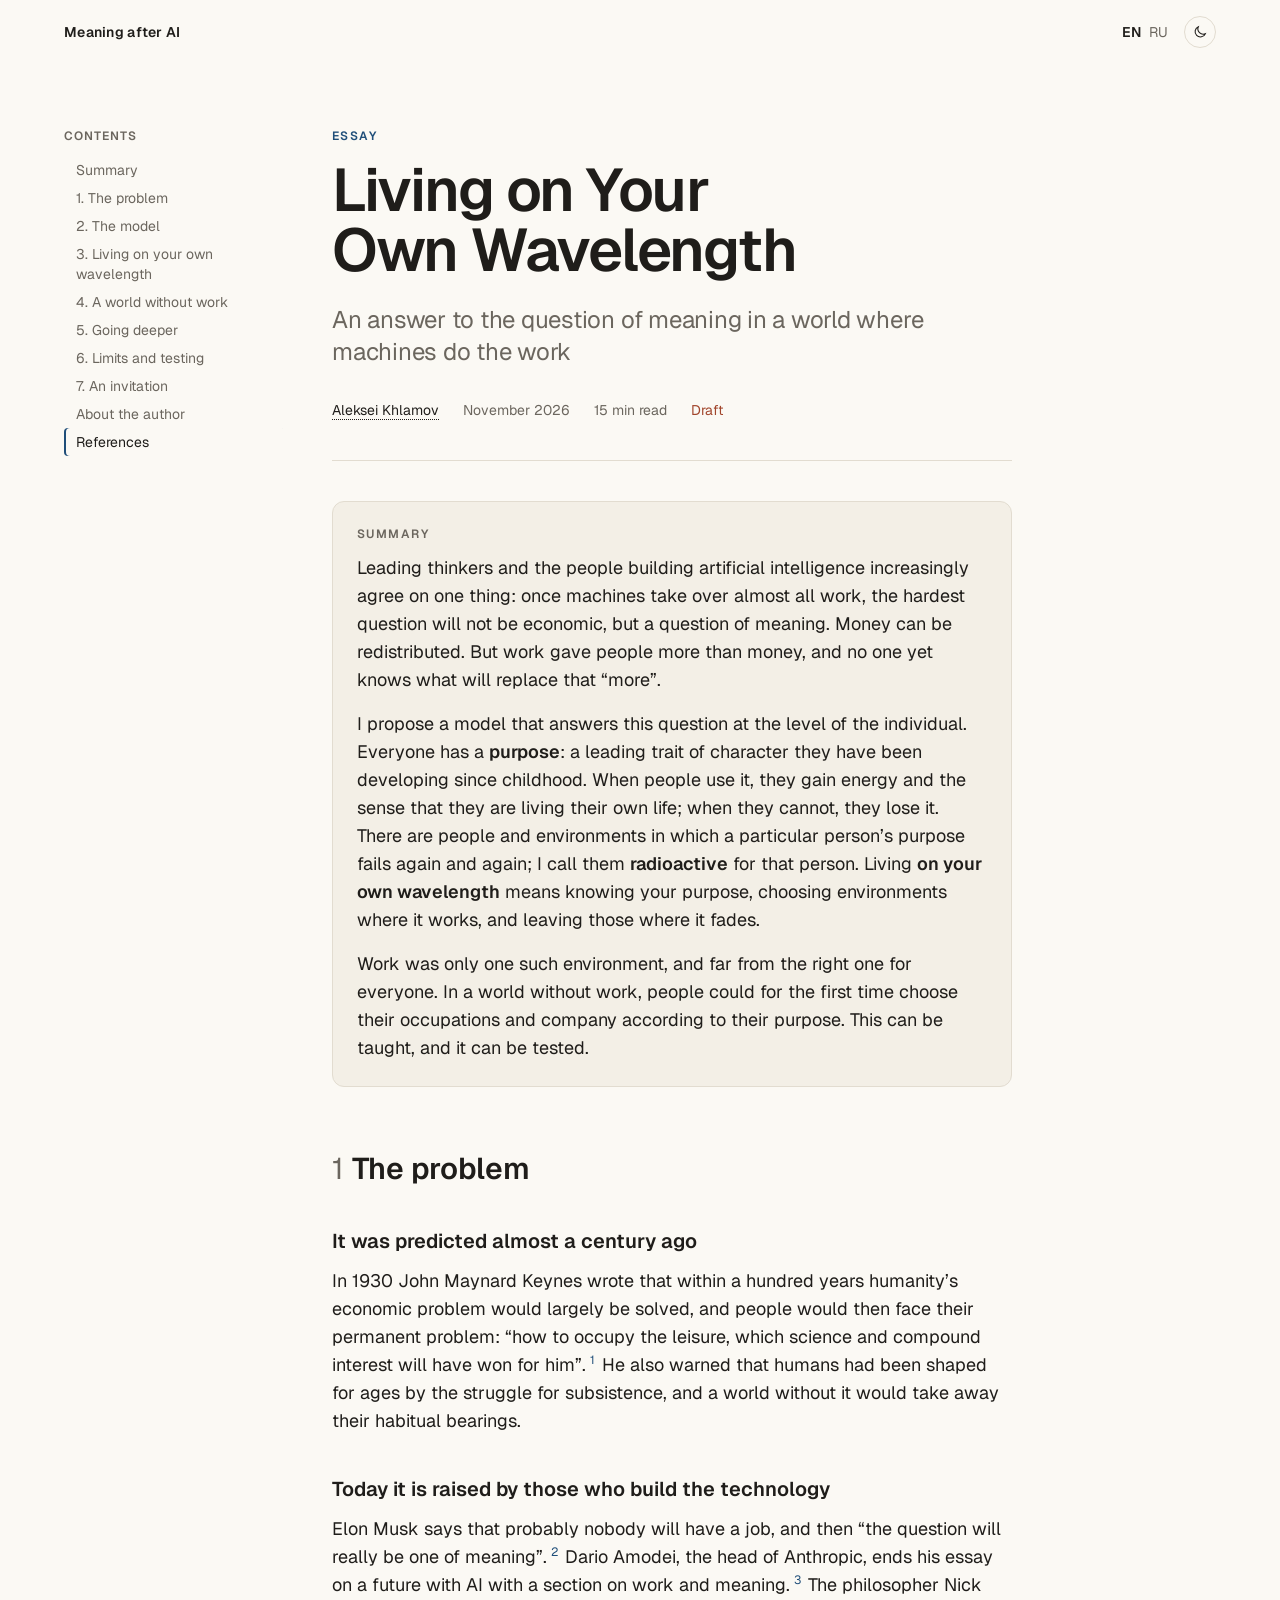
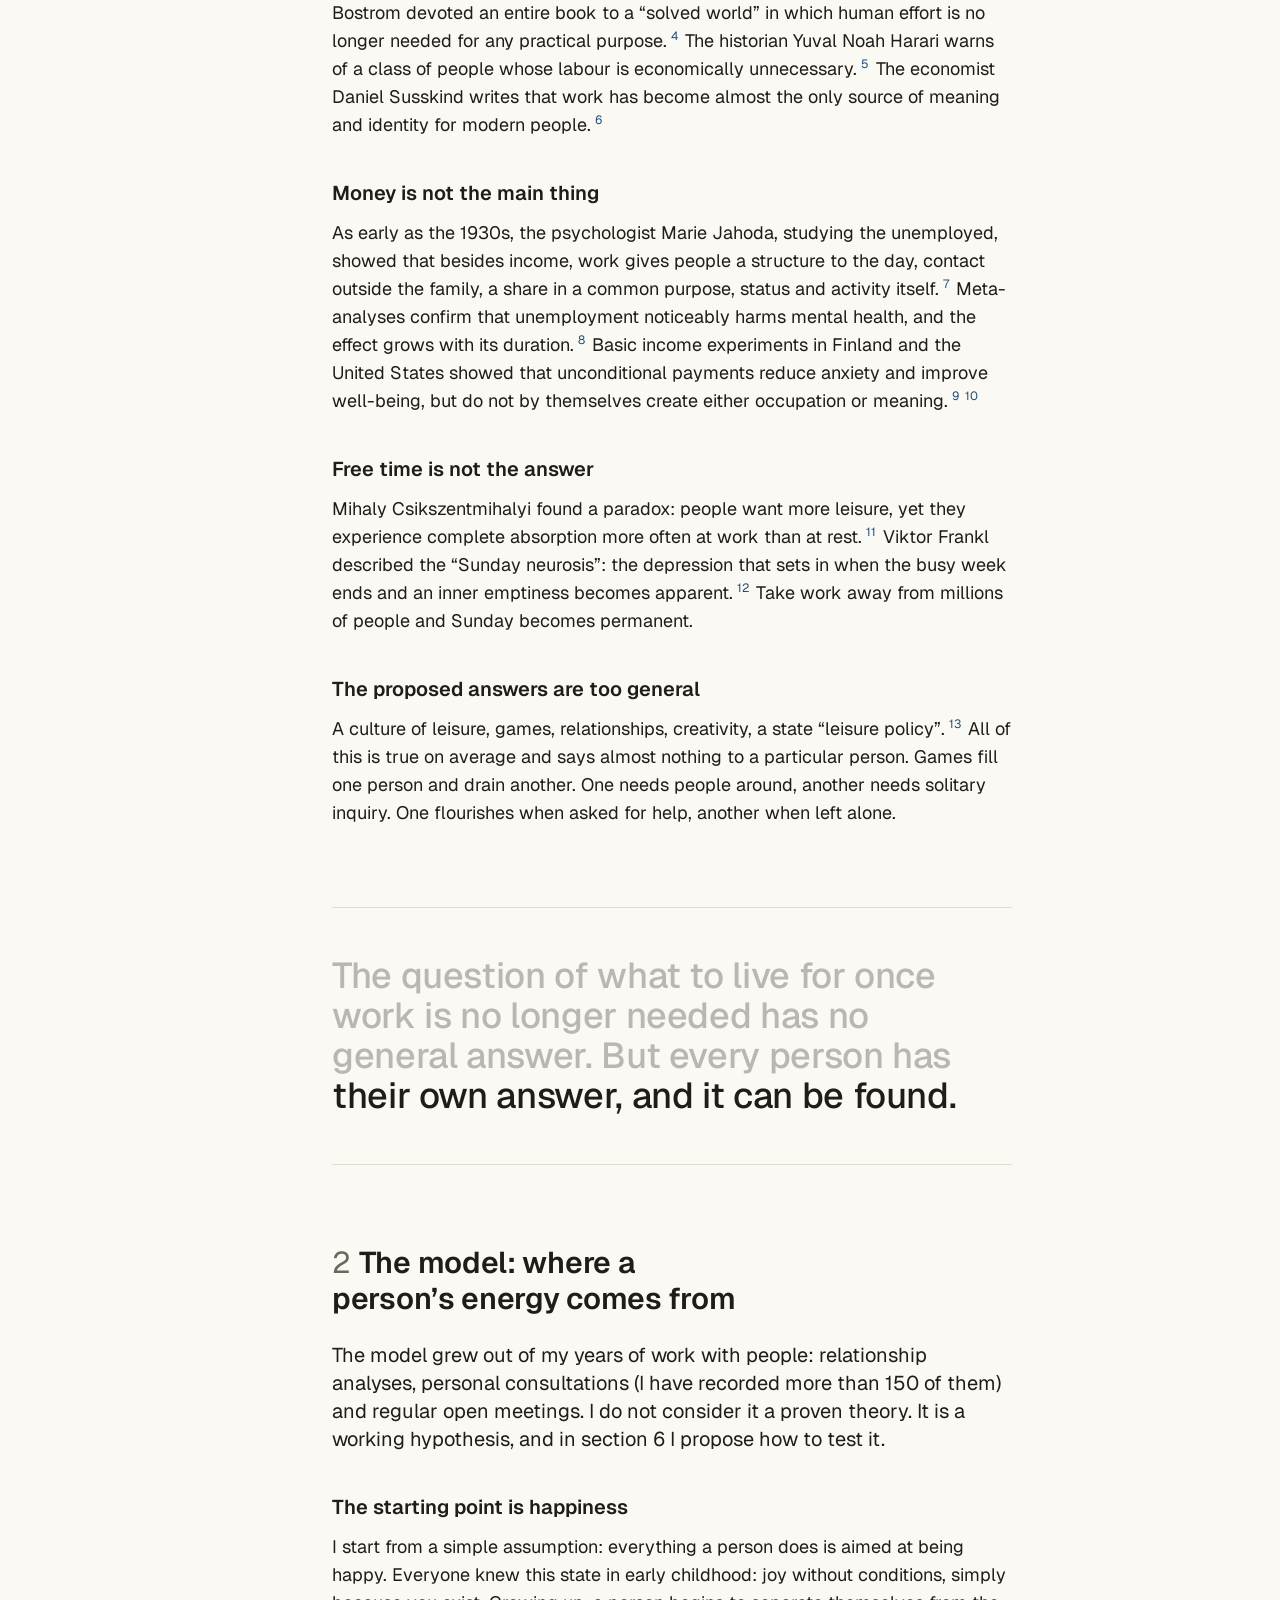
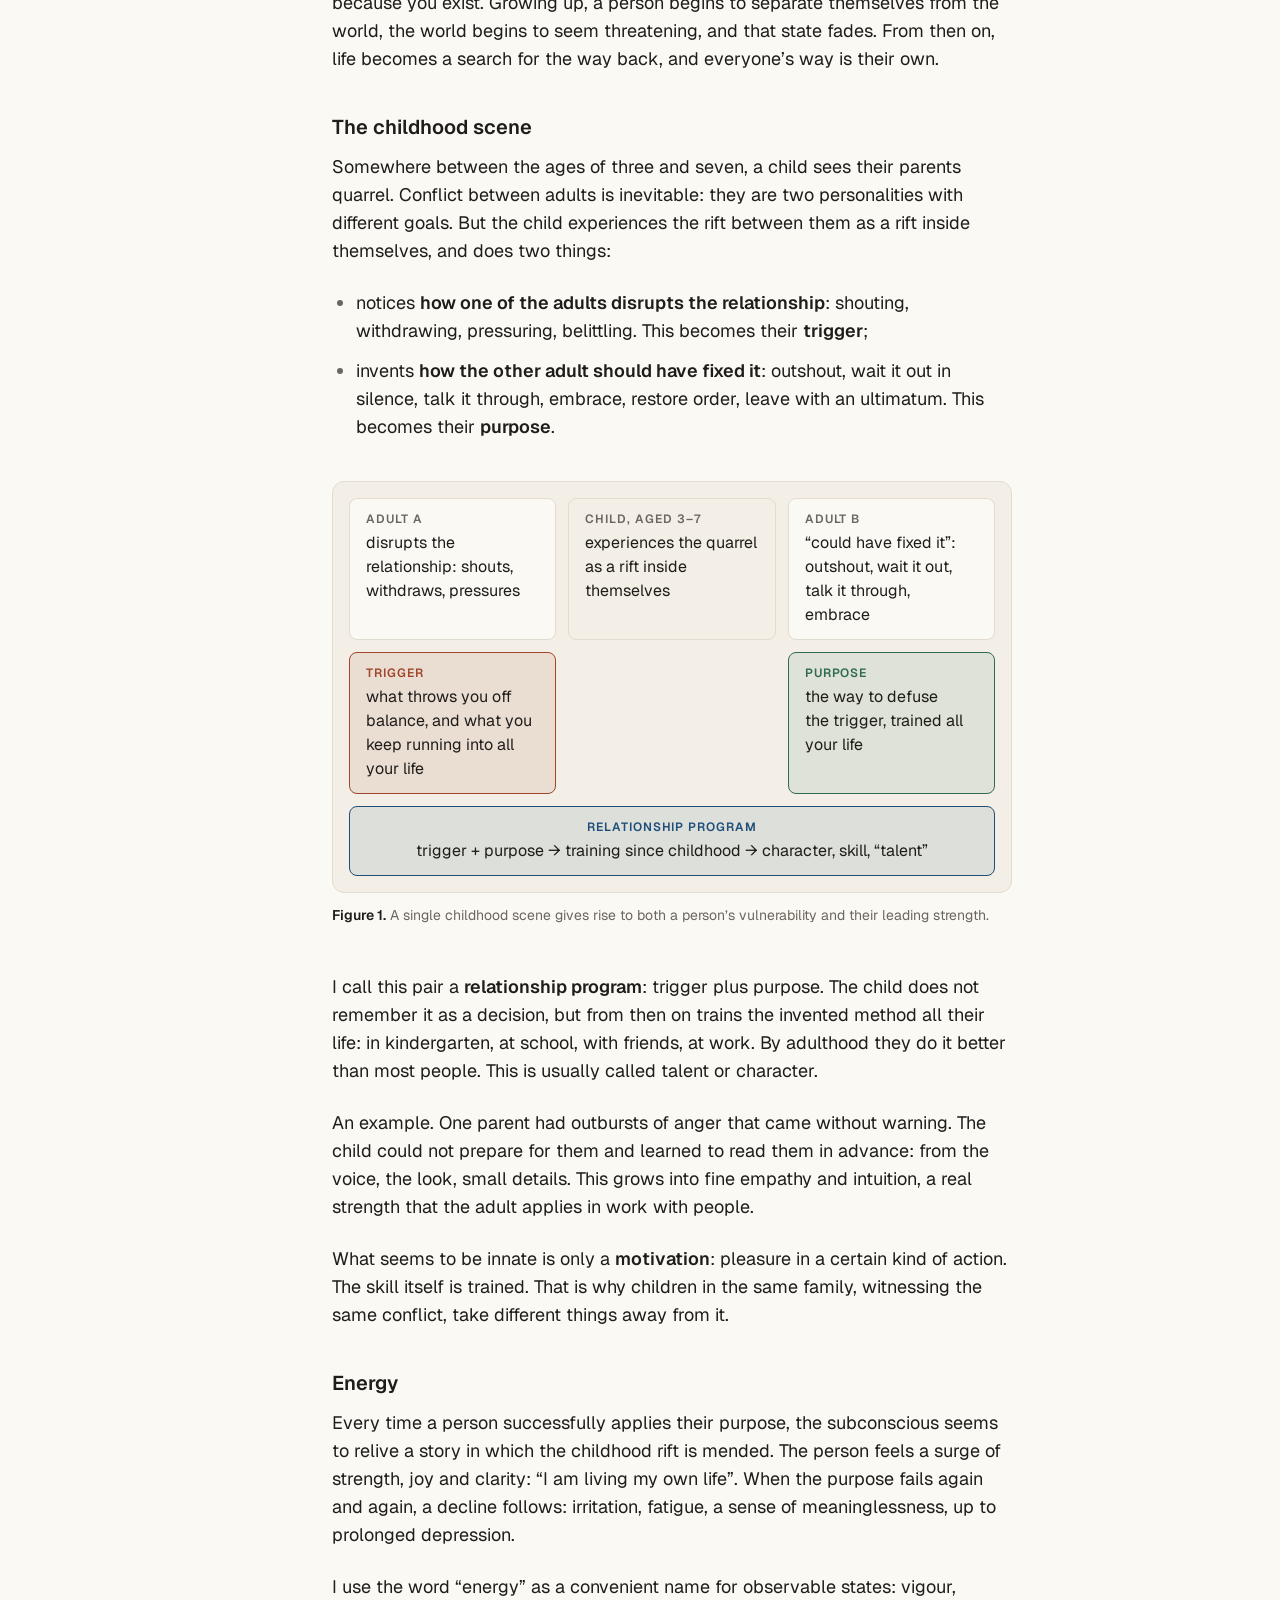
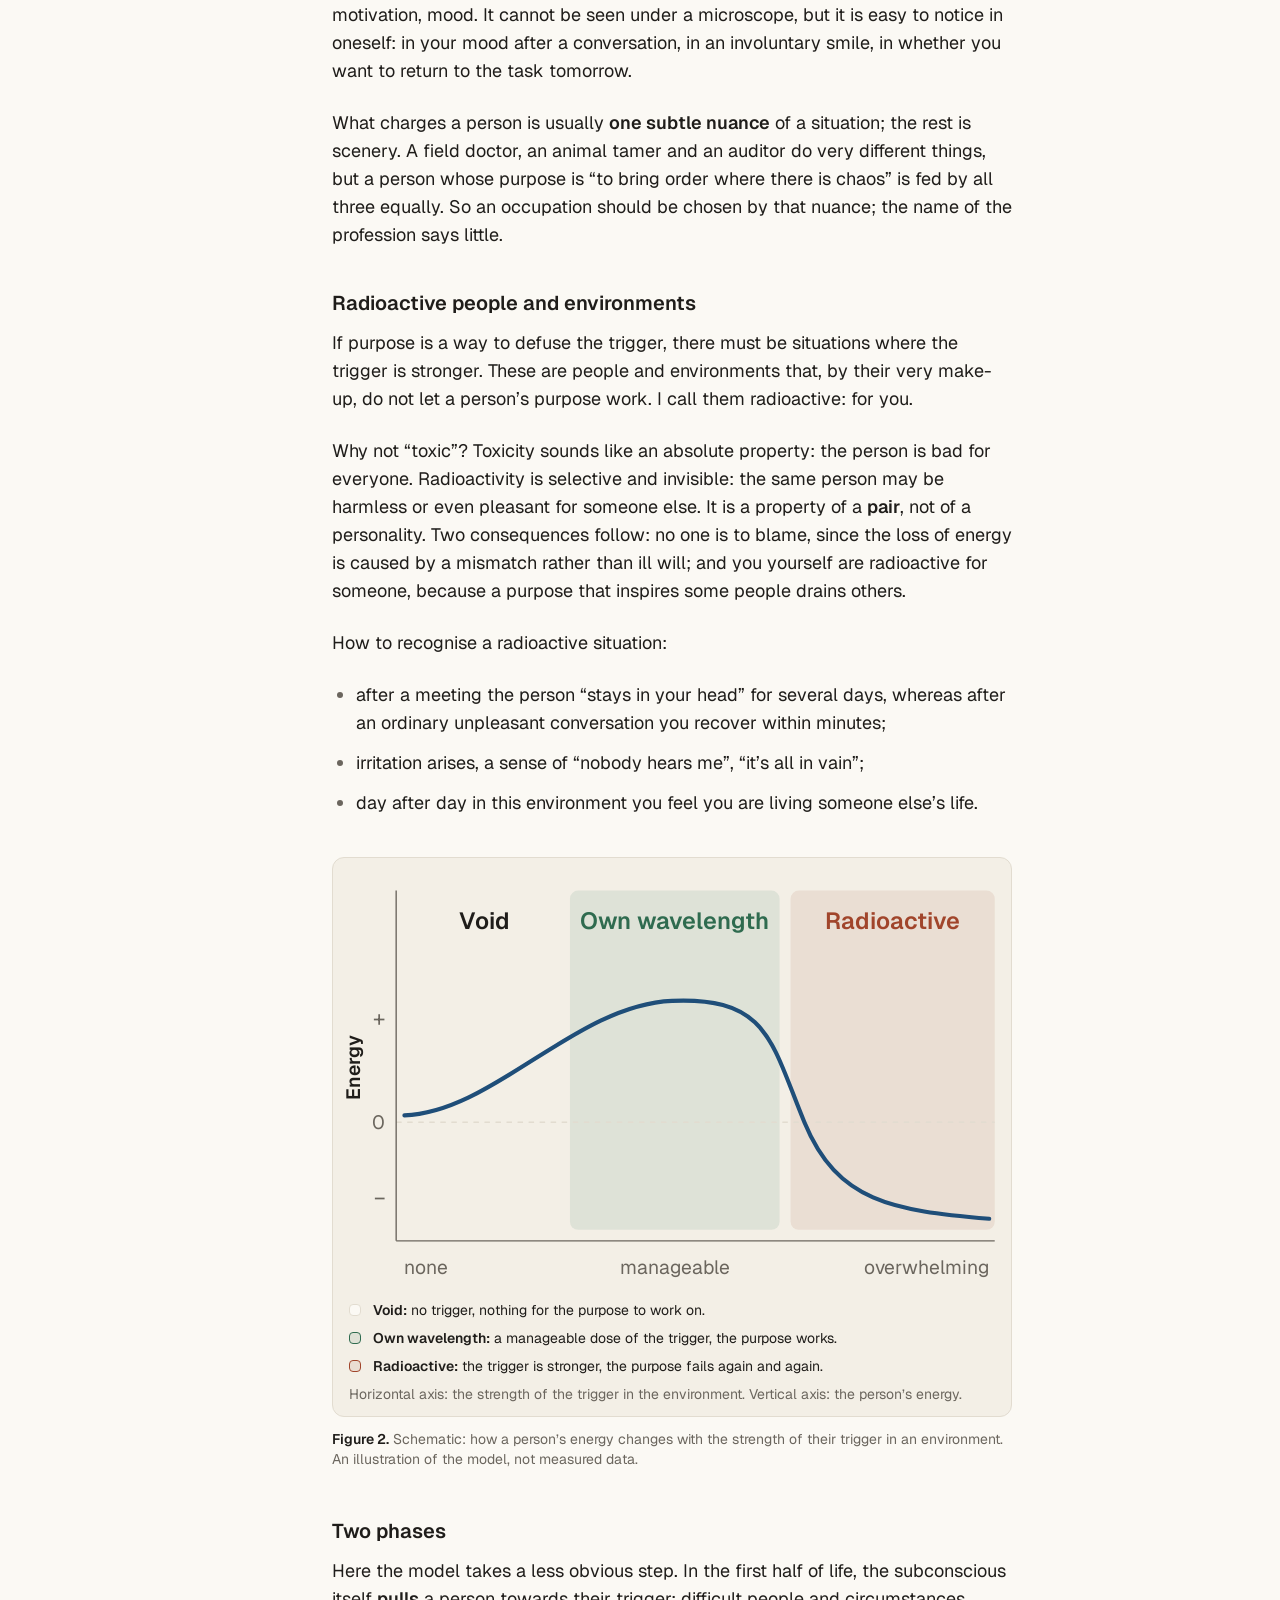
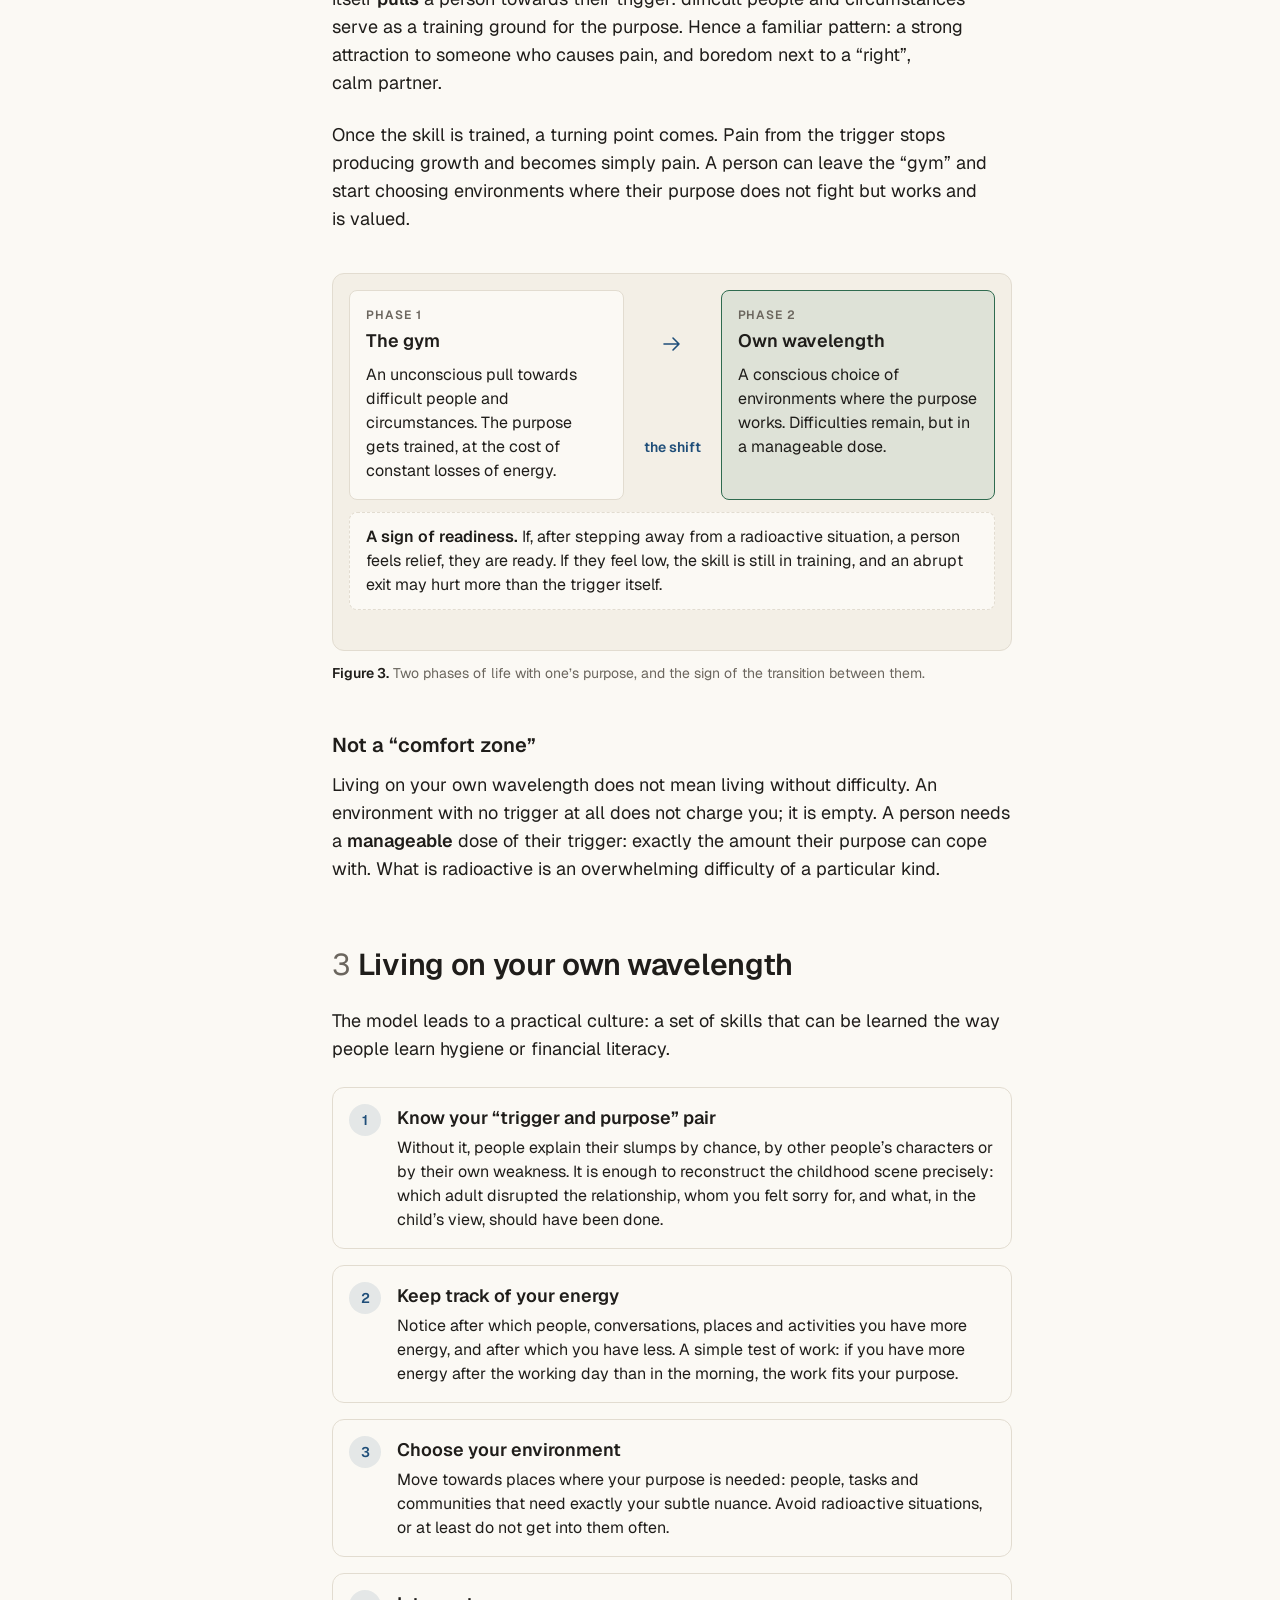
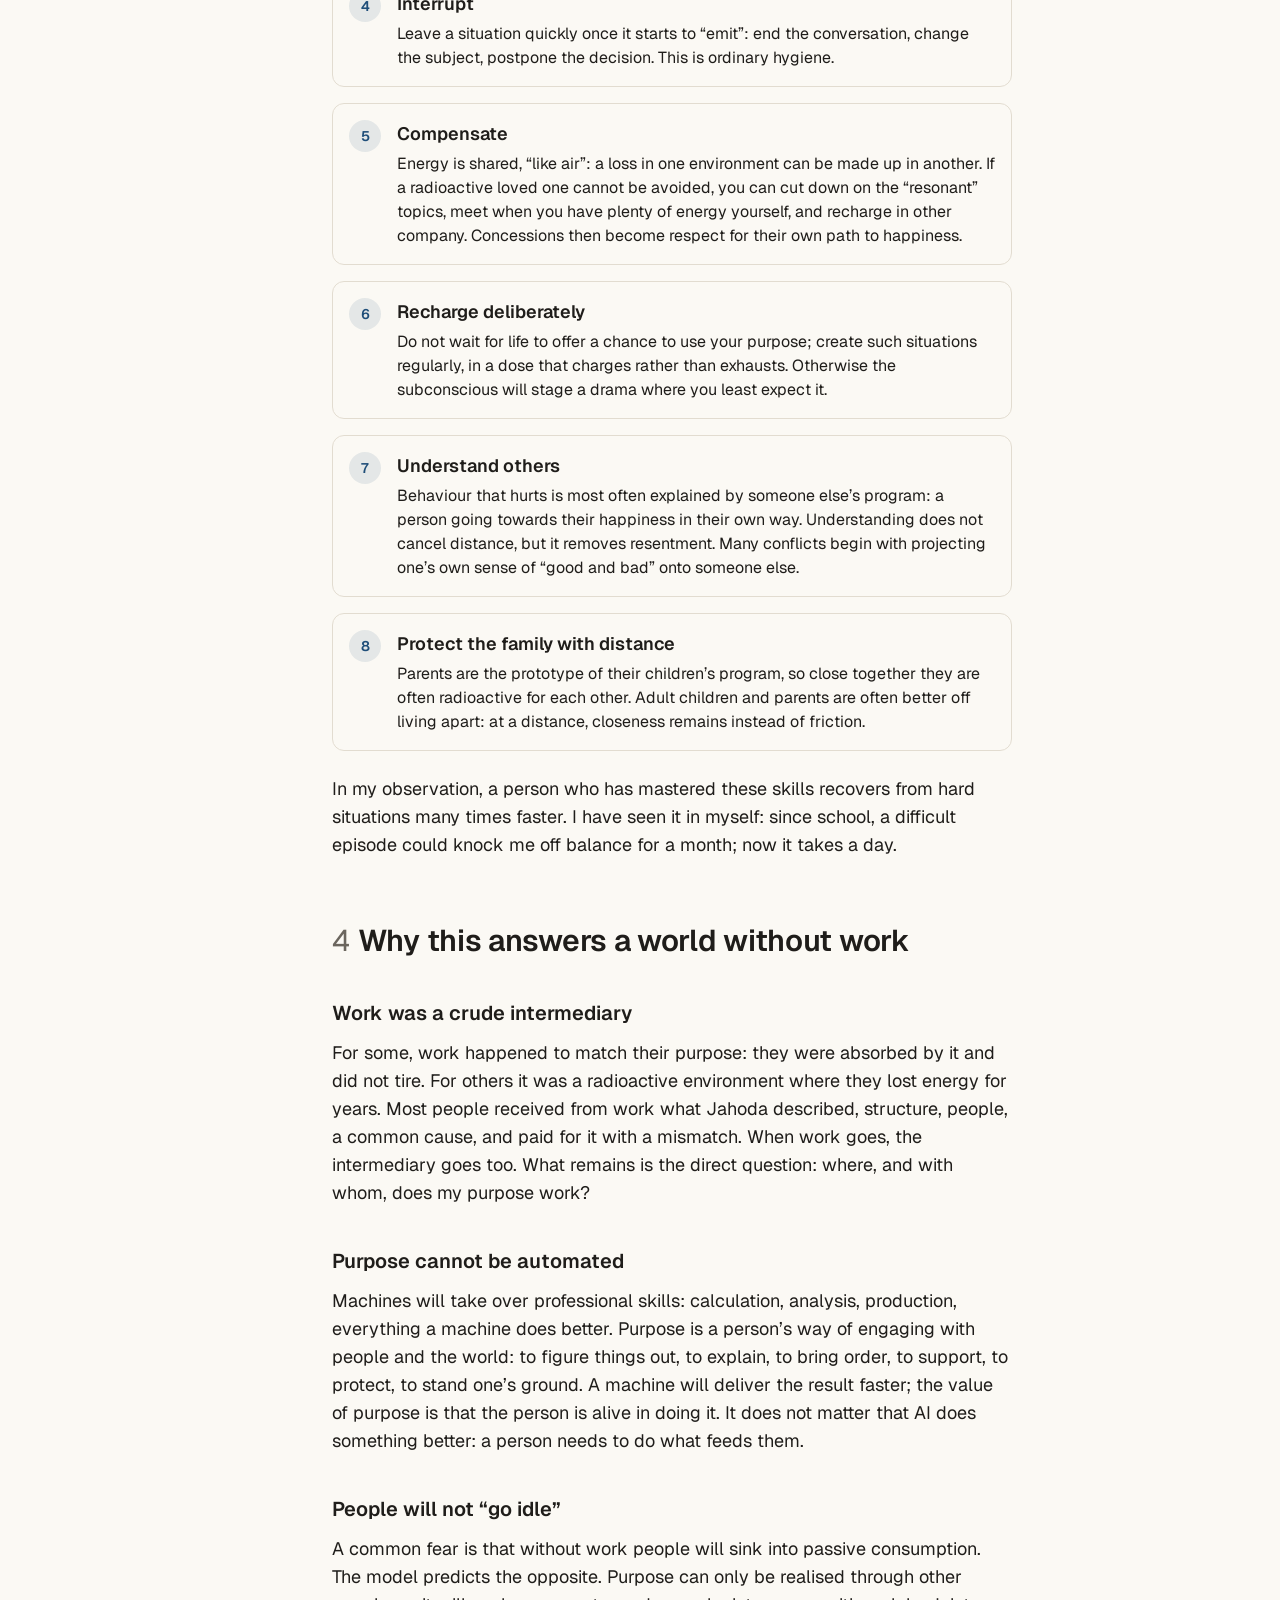
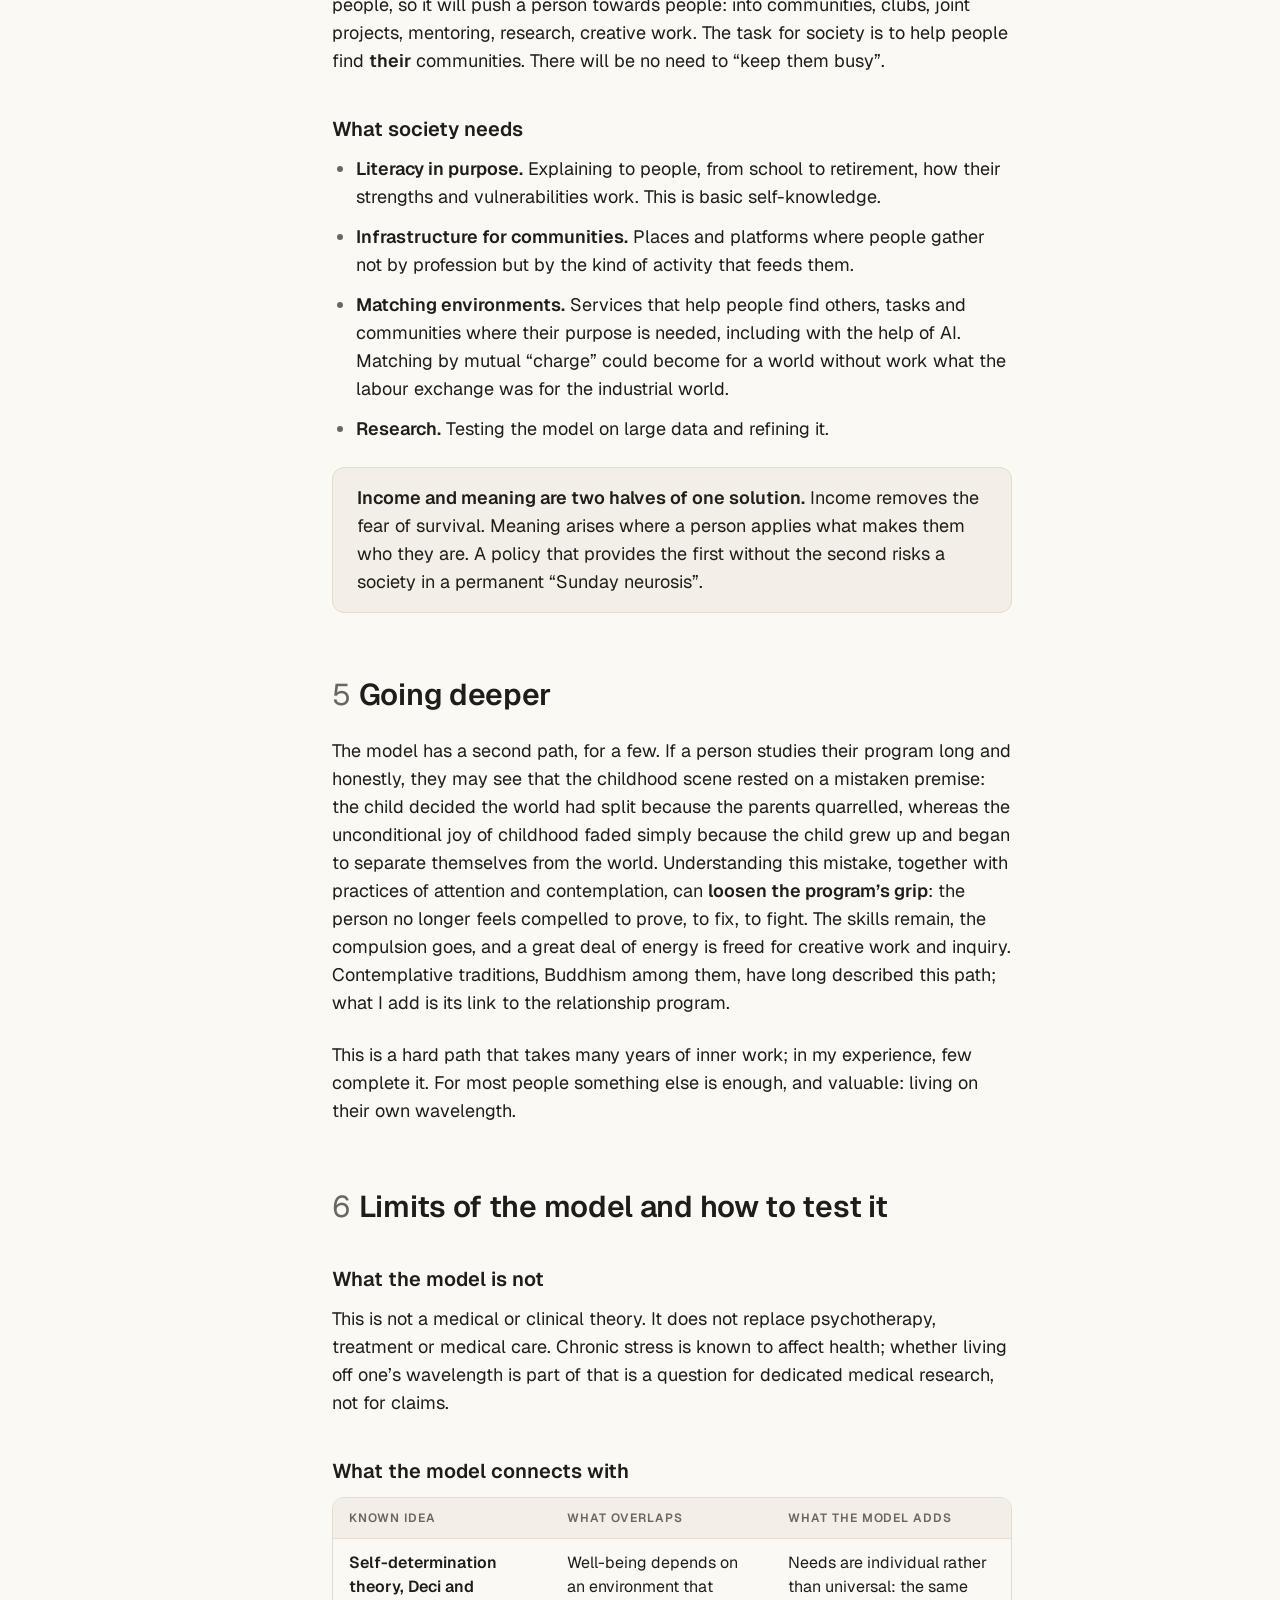
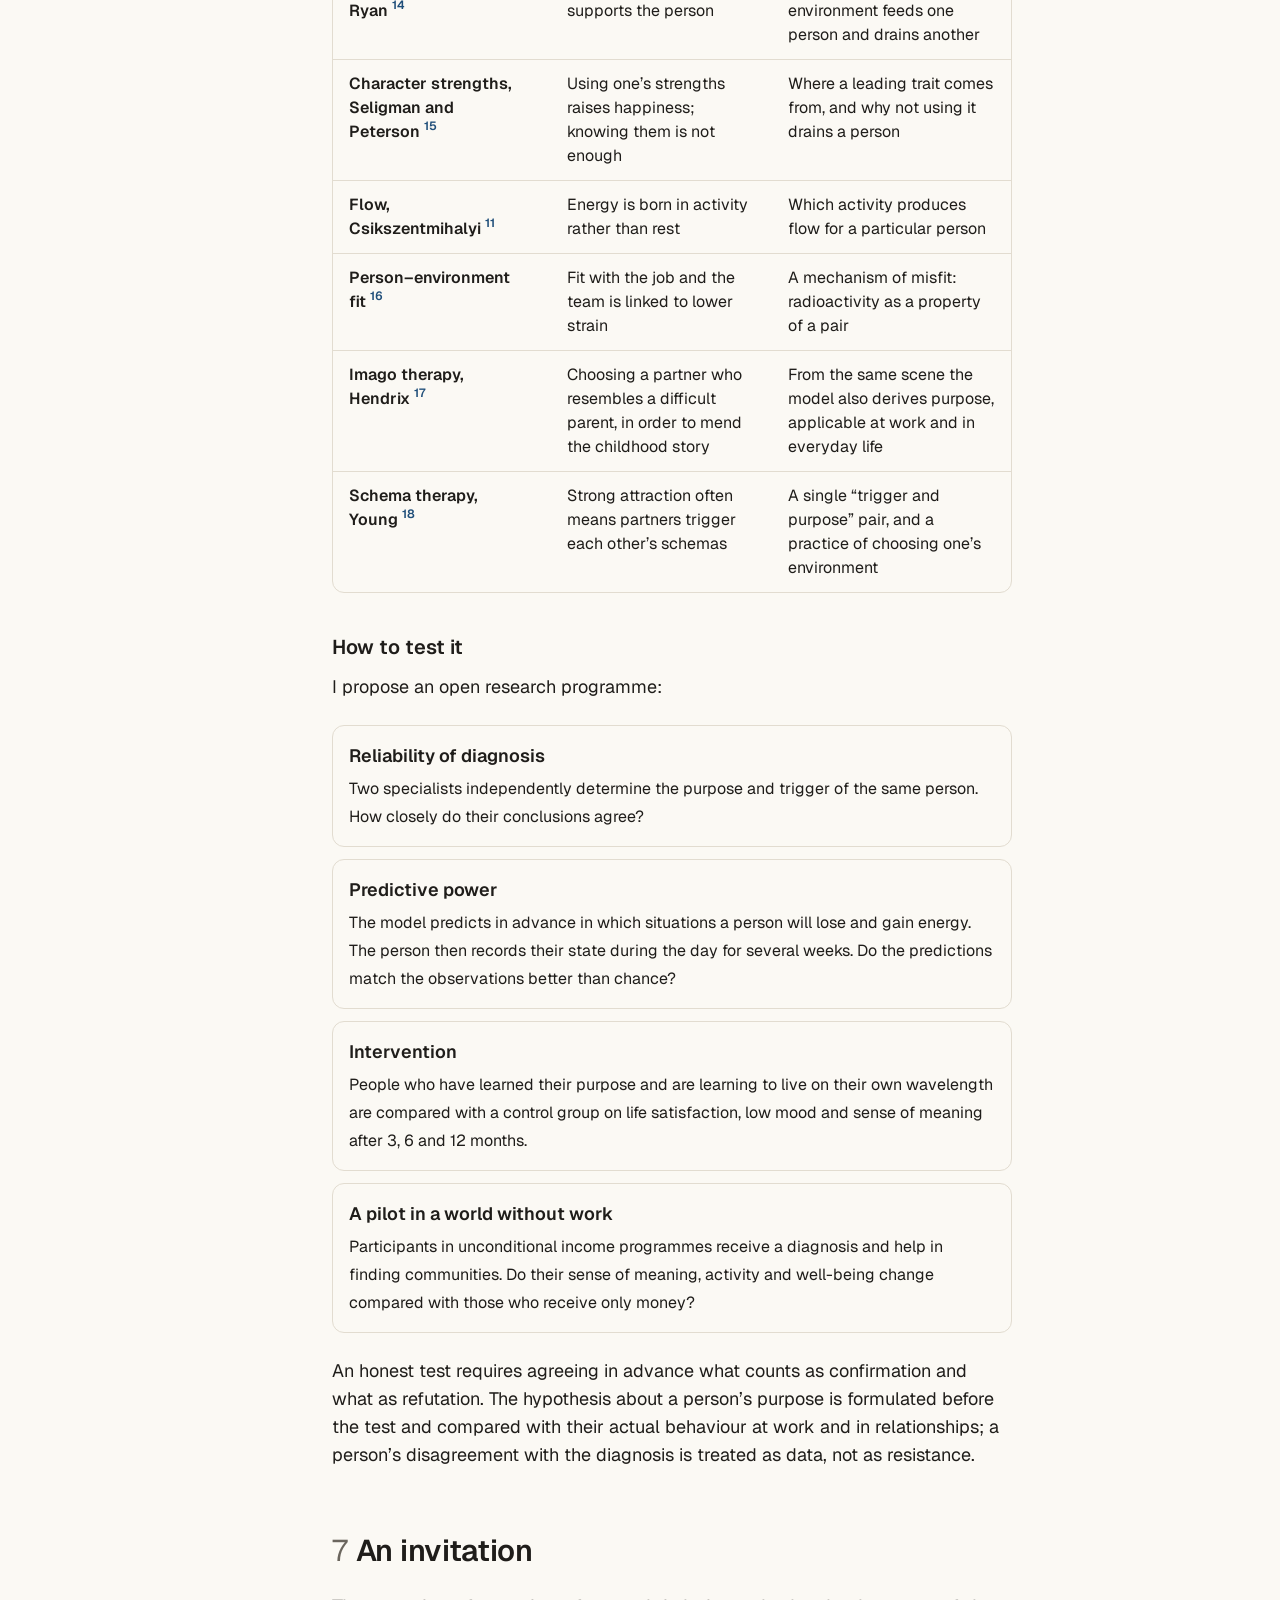
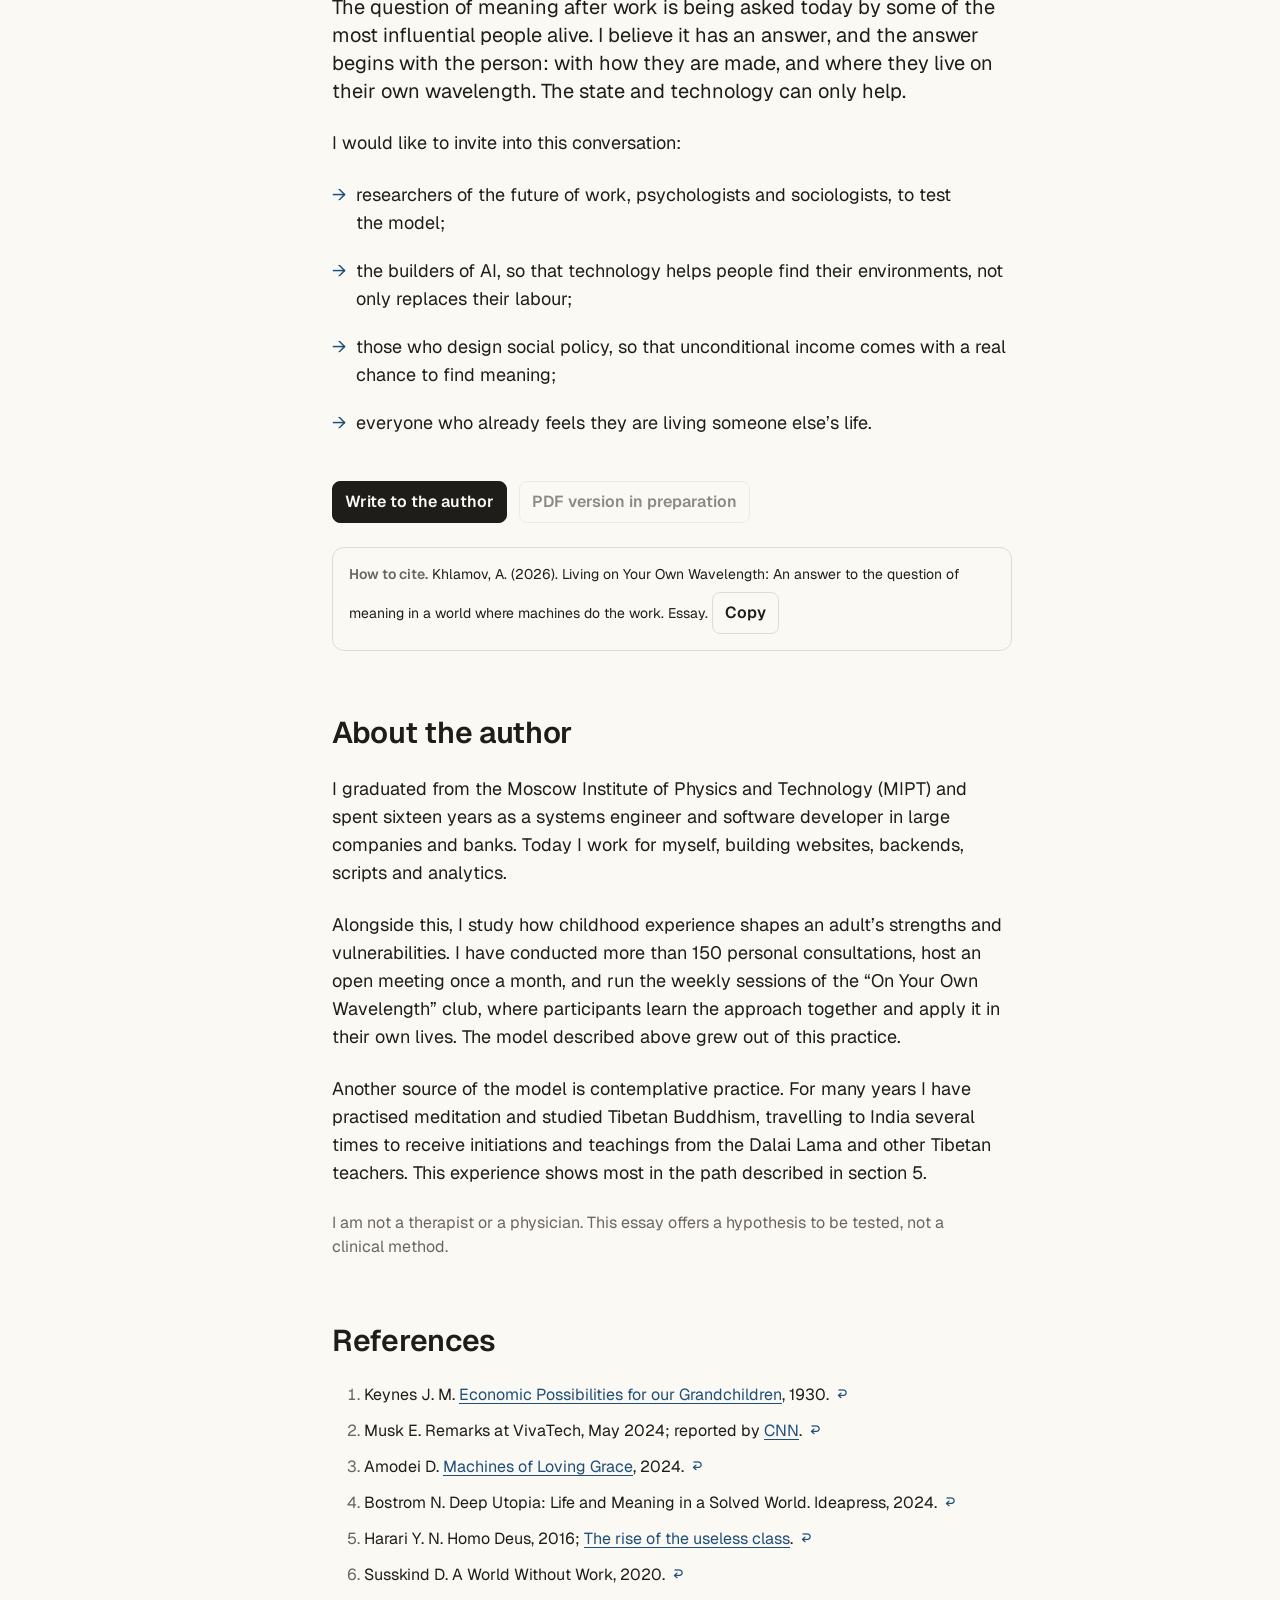
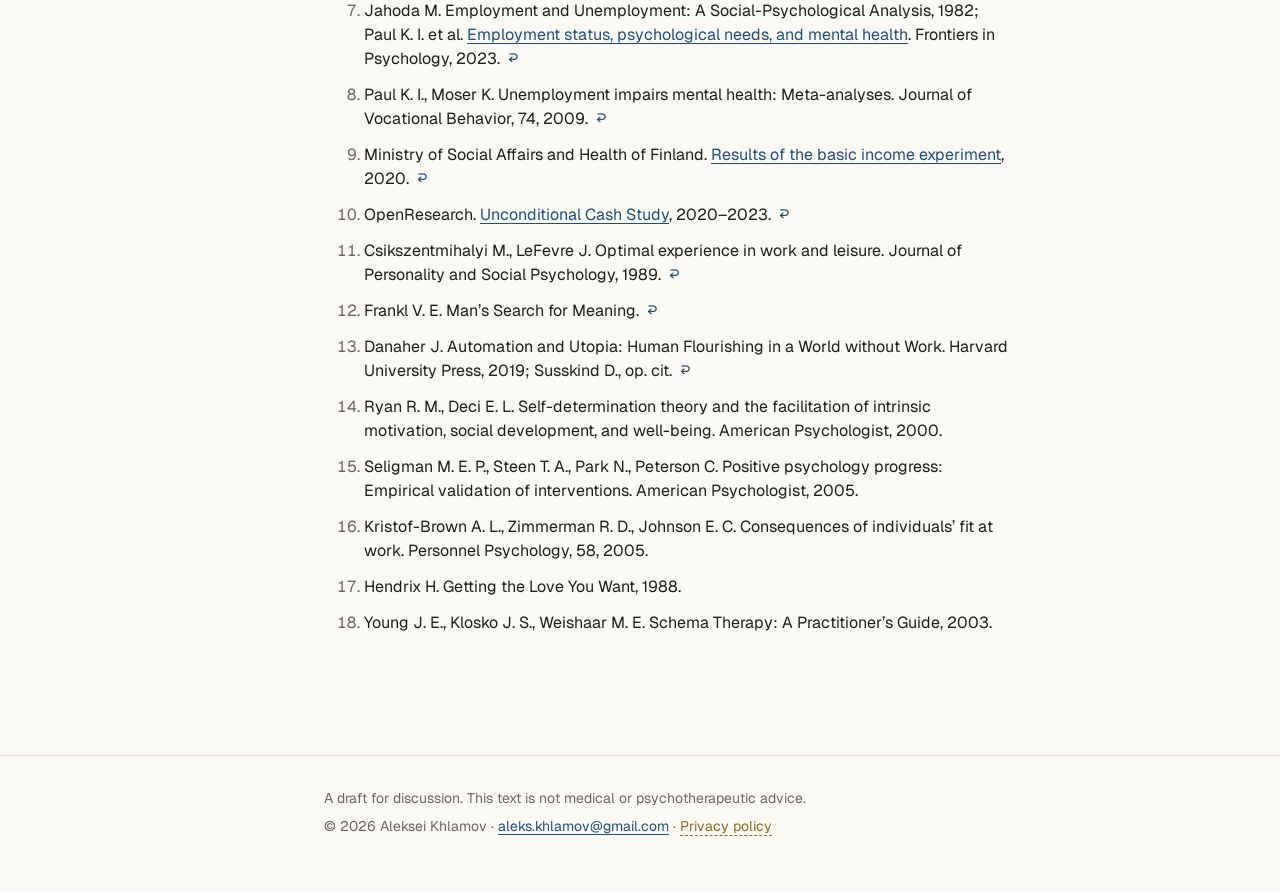
==== commit 867b03f4: "Созерцательный опыт автора в «Об авторе» и разделе 5 Co-Authored-By: Claude Opus 5.5 <noreply@anthro" ====
--- a/index.html
+++ b/index.html
@@ -278,7 +278,7 @@
 
       <section id="deeper" aria-labelledby="deeper-h">
         <h2 id="deeper-h"><span class="num">5</span>Going deeper</h2>
-        <p>The model has a second path, for a few. If a person studies their program long and honestly, they may see that the childhood scene rested on a mistaken premise: the child decided the world had split because the parents quarrelled, whereas the unconditional joy of childhood faded simply because the child grew up and began to separate themselves from the world. Understanding this mistake, together with practices of attention and contemplation, can <strong>loosen the program’s grip</strong>: the person no longer feels compelled to prove, to fix, to fight. The skills remain, the compulsion goes, and a great deal of energy is freed for creative work and inquiry.</p>
+        <p>The model has a second path, for a few. If a person studies their program long and honestly, they may see that the childhood scene rested on a mistaken premise: the child decided the world had split because the parents quarrelled, whereas the unconditional joy of childhood faded simply because the child grew up and began to separate themselves from the world. Understanding this mistake, together with practices of attention and contemplation, can <strong>loosen the program’s grip</strong>: the person no longer feels compelled to prove, to fix, to fight. The skills remain, the compulsion goes, and a great deal of energy is freed for creative work and inquiry. Contemplative traditions, Buddhism among them, have long described this path; what I add is its link to the relationship program.</p>
         <p>This is a hard path that takes many years of inner work; in my experience, few complete it. For most people something else is enough, and valuable: living on their own wavelength.</p>
       </section>
 
@@ -338,6 +338,7 @@
         <h2 id="about-h">About the author</h2>
         <p>I graduated from the Moscow Institute of Physics and Technology (MIPT) and spent sixteen years as a systems engineer and software developer in large companies and banks. Today I work for myself, building websites, backends, scripts and analytics.</p>
         <p>Alongside this, I study how childhood experience shapes an adult’s strengths and vulnerabilities. I have conducted more than 150 personal consultations, host an open meeting once a month, and run the weekly sessions of the “On Your Own Wavelength” club, where participants learn the approach together and apply it in their own lives. The model described above grew out of this practice.</p>
+        <p>Another source of the model is contemplative practice. For many years I have practised meditation and studied Tibetan Buddhism, travelling to India several times to receive initiations and teachings from the Dalai Lama and other Tibetan teachers. This experience shows most in the path described in section 5.</p>
         <p class="note">I am not a therapist or a physician. This essay offers a hypothesis to be tested, not a clinical method.</p>
       </section>
 
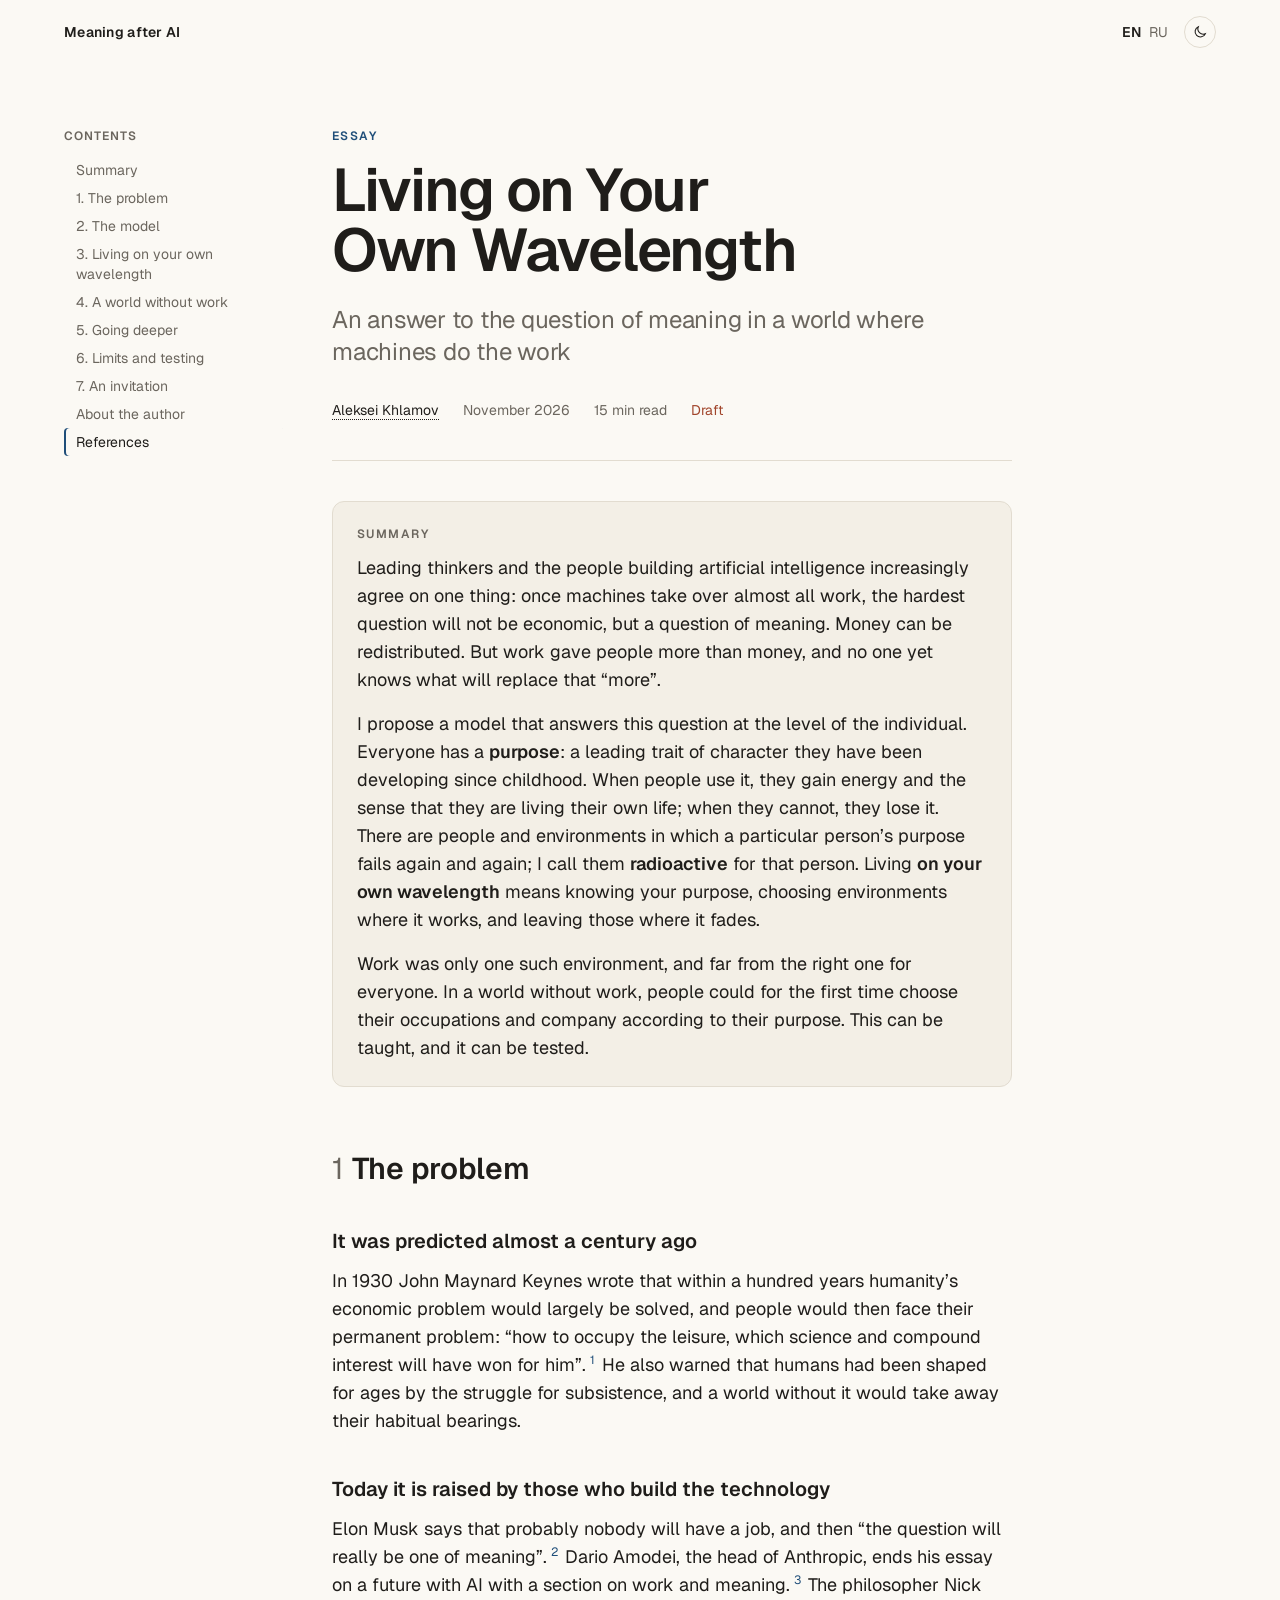
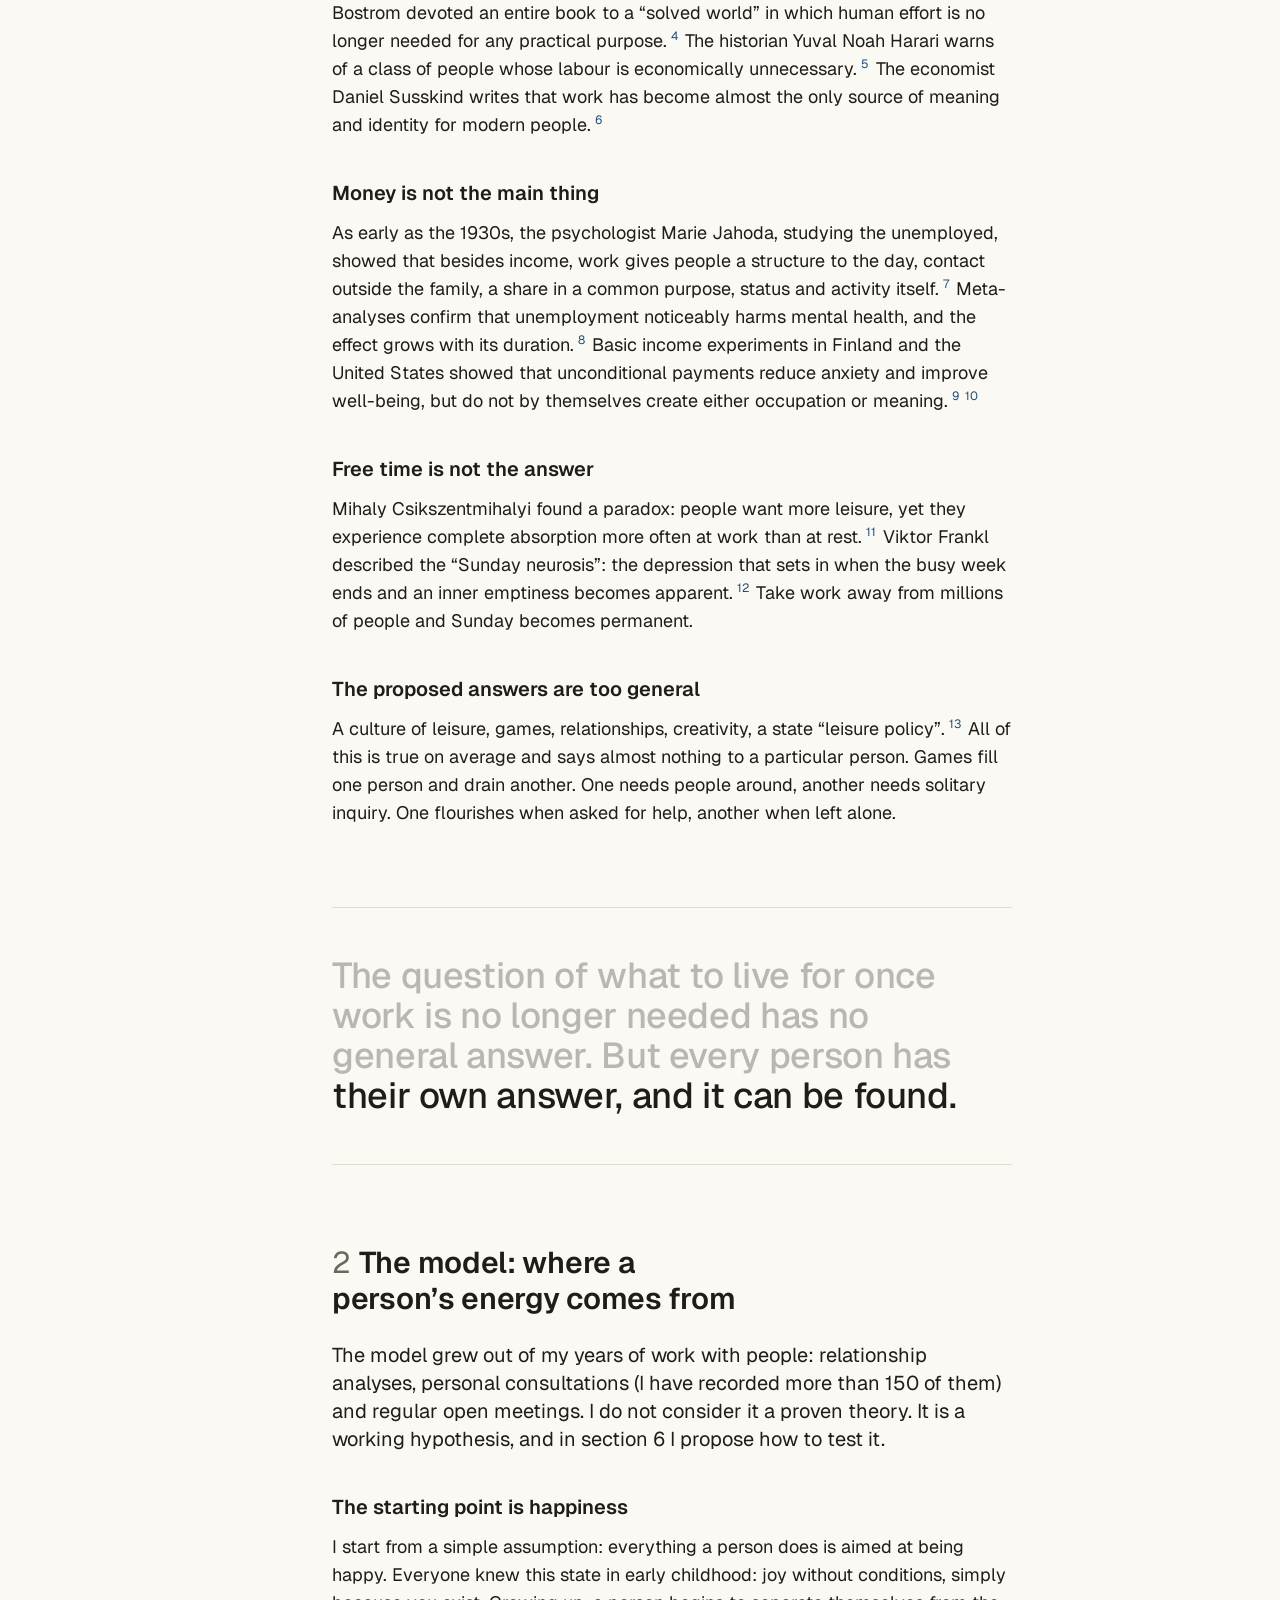
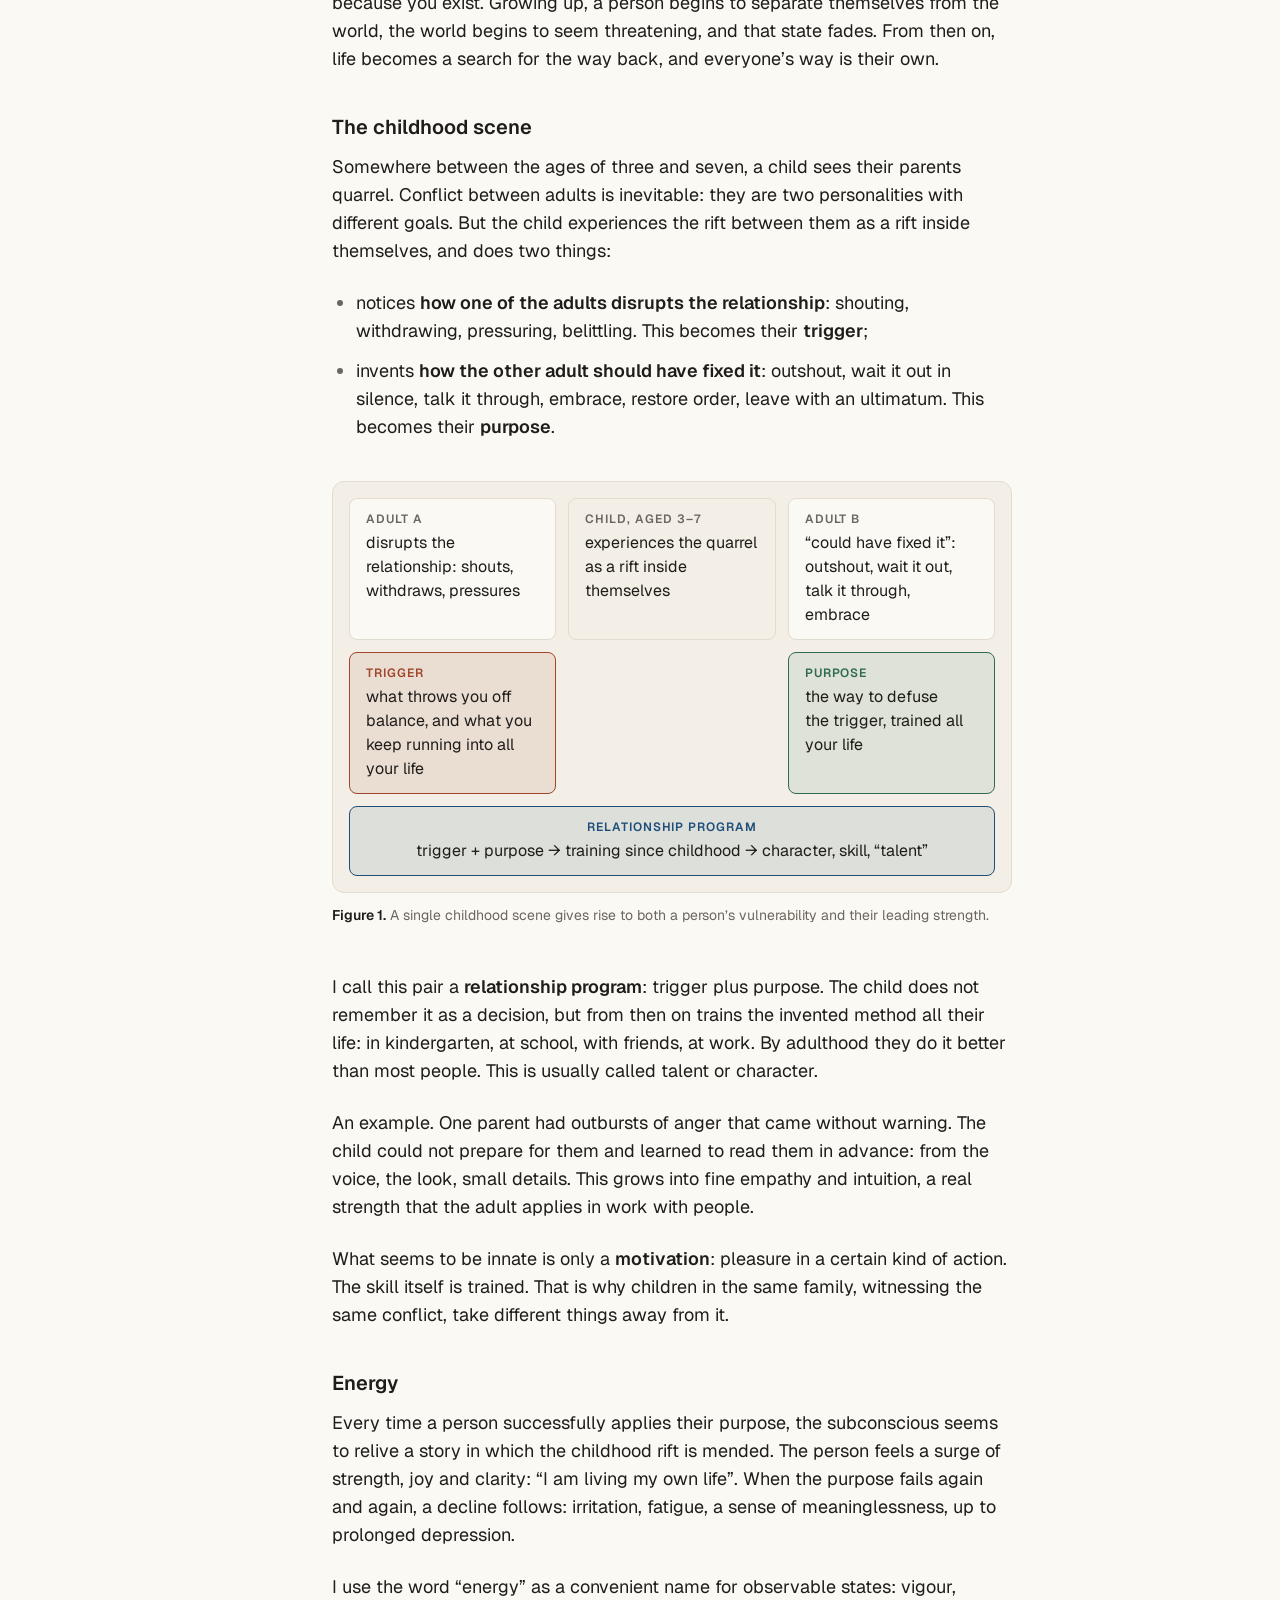
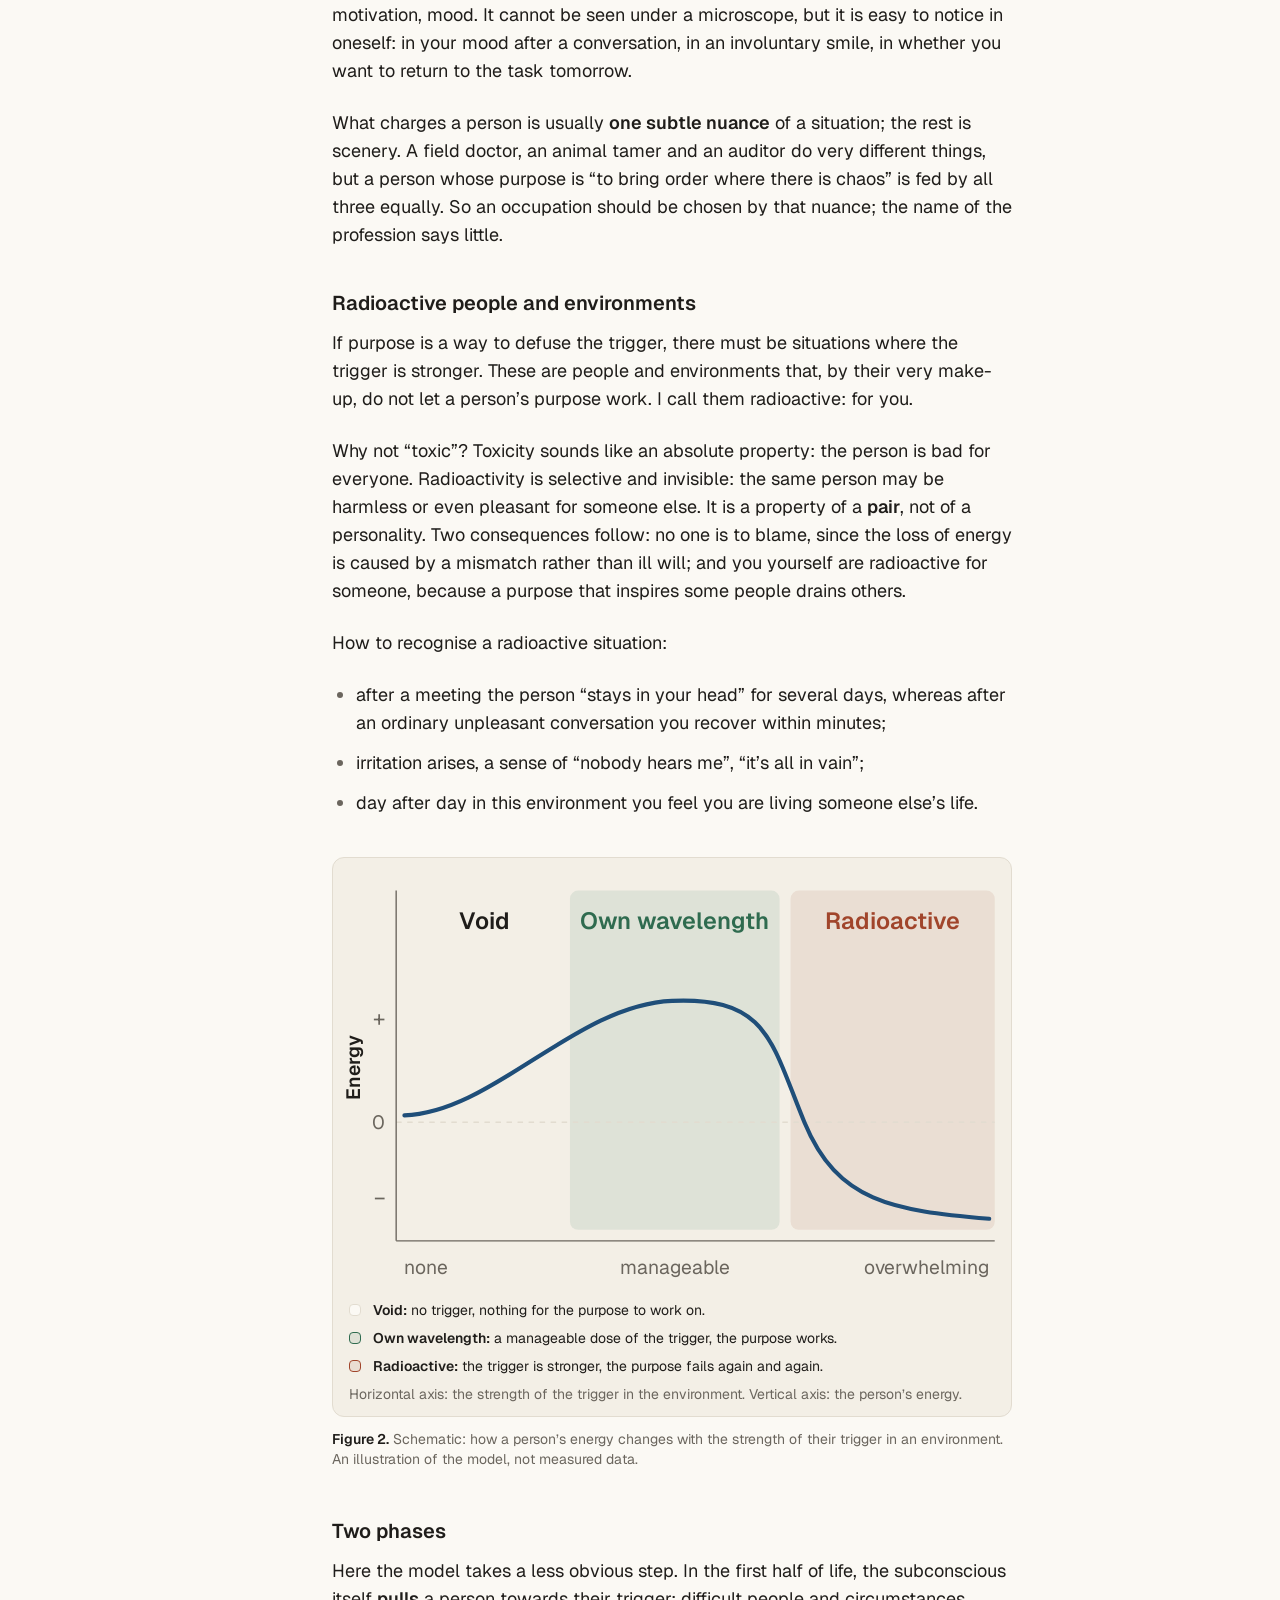
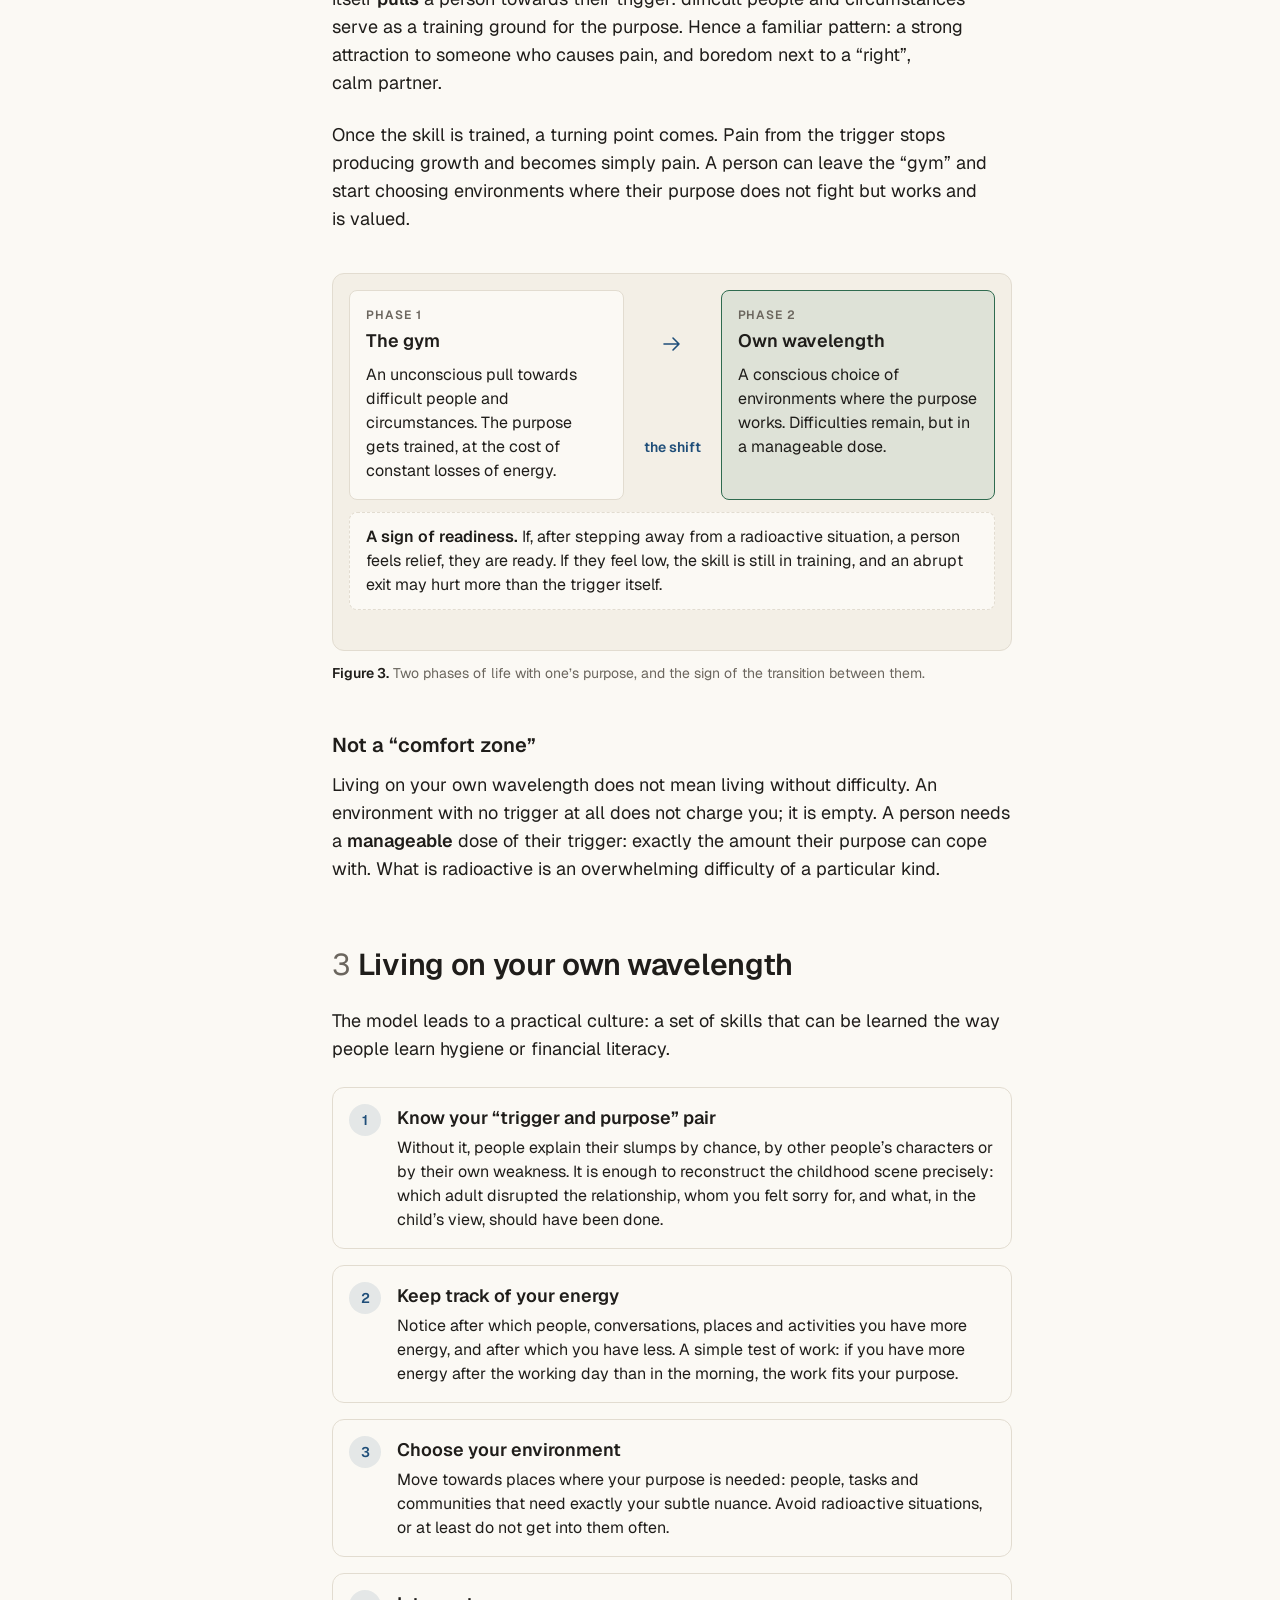
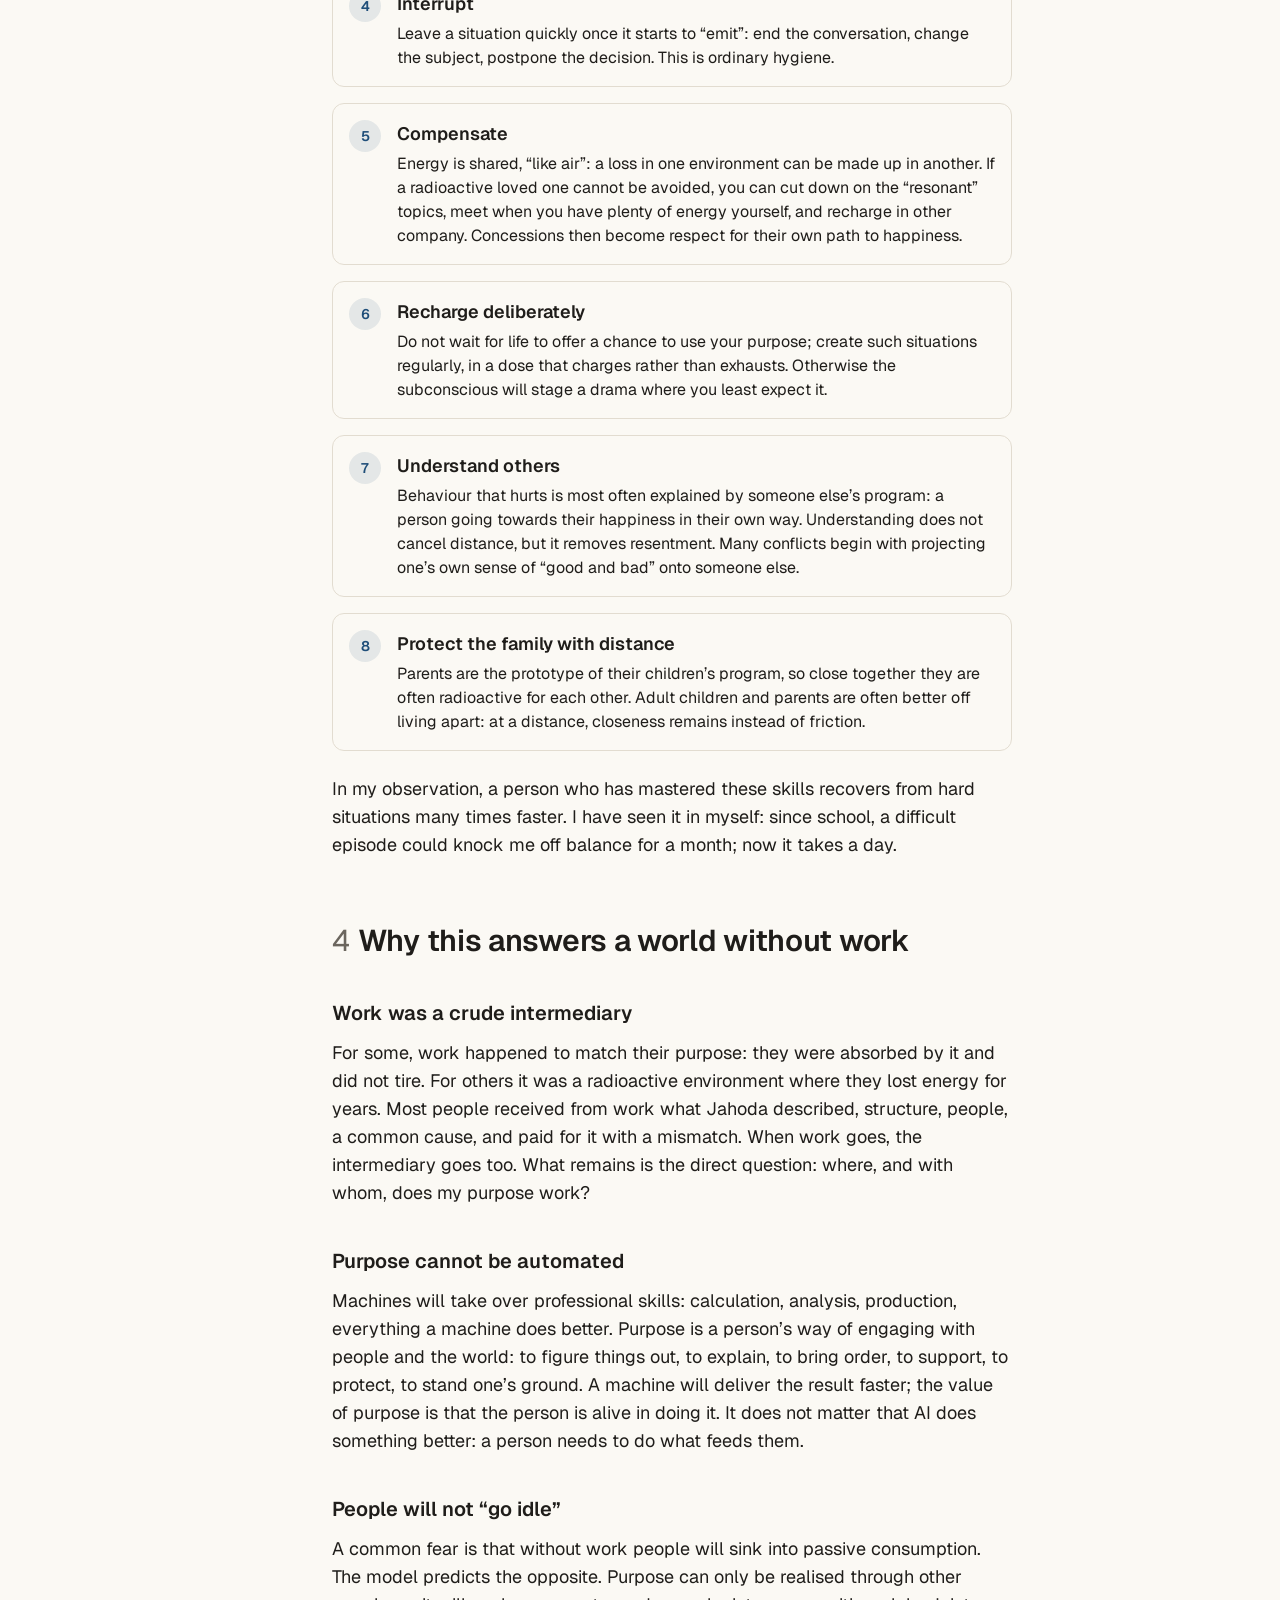
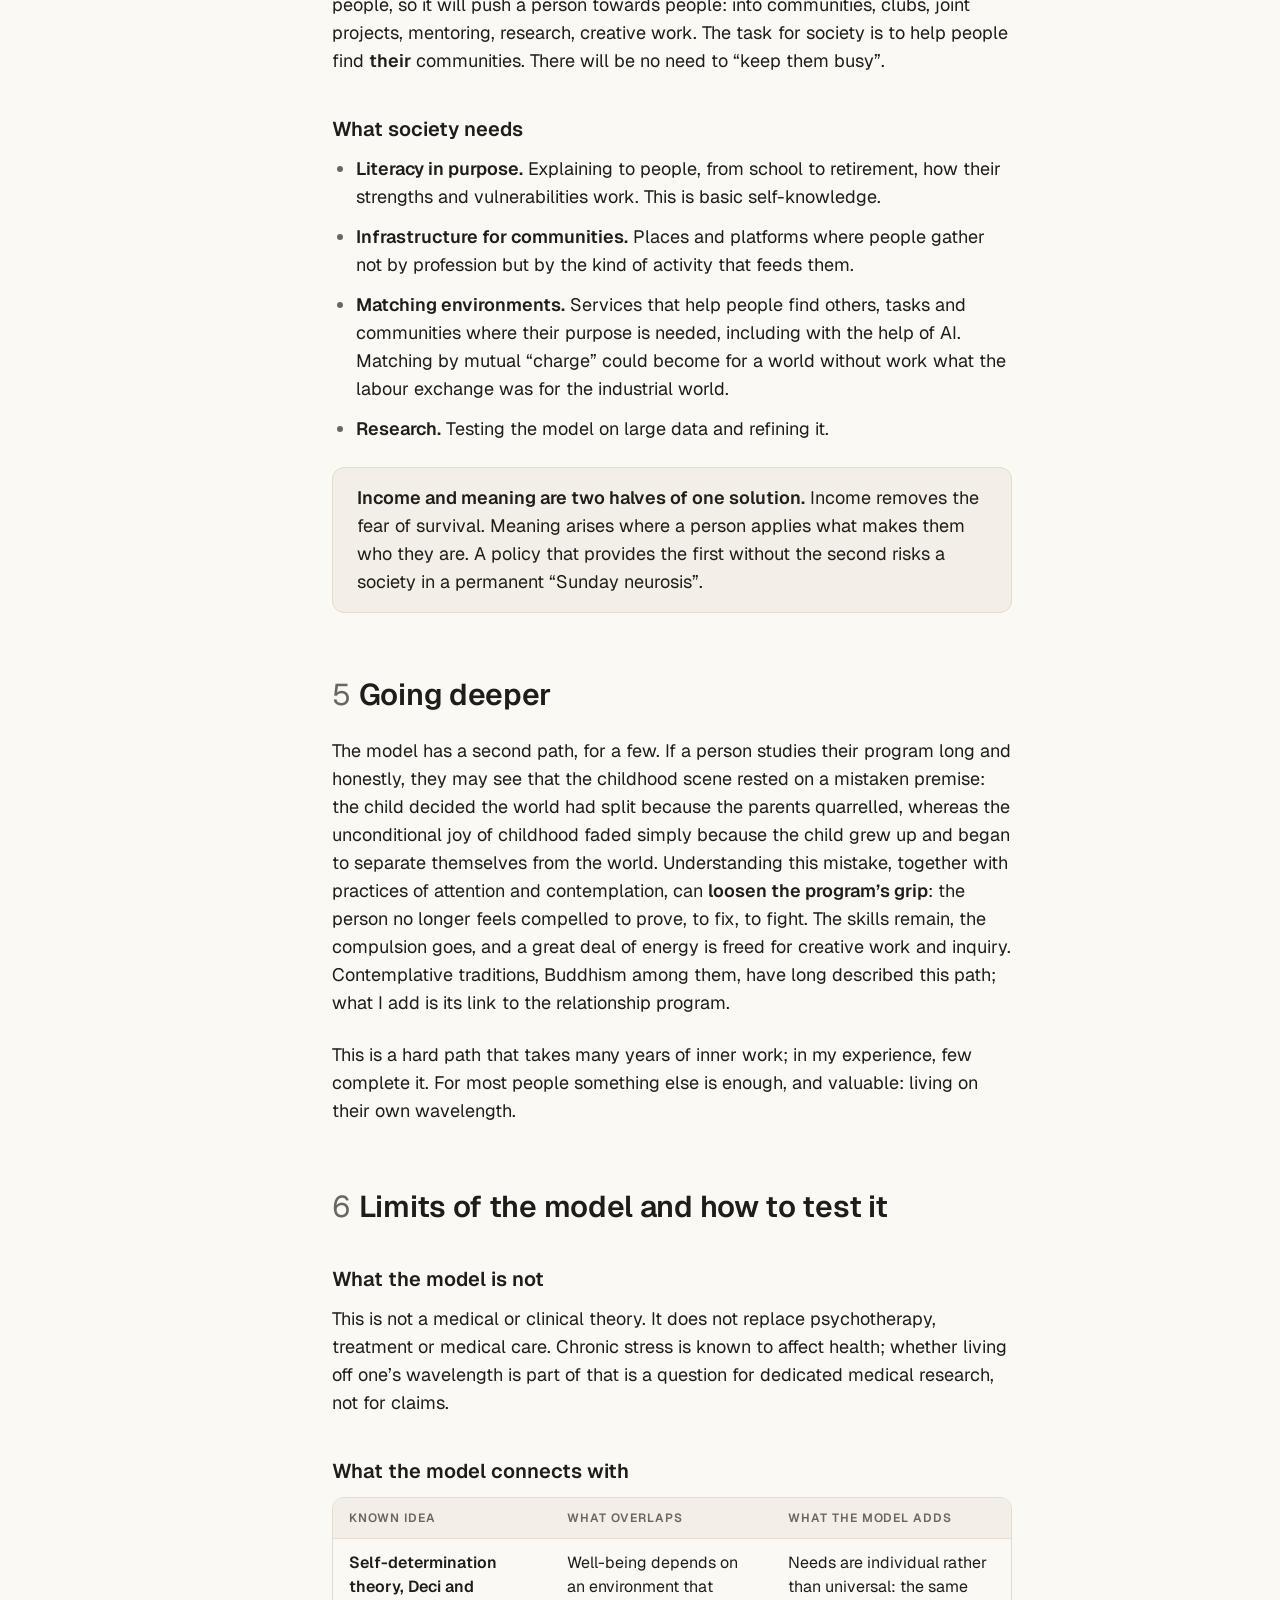
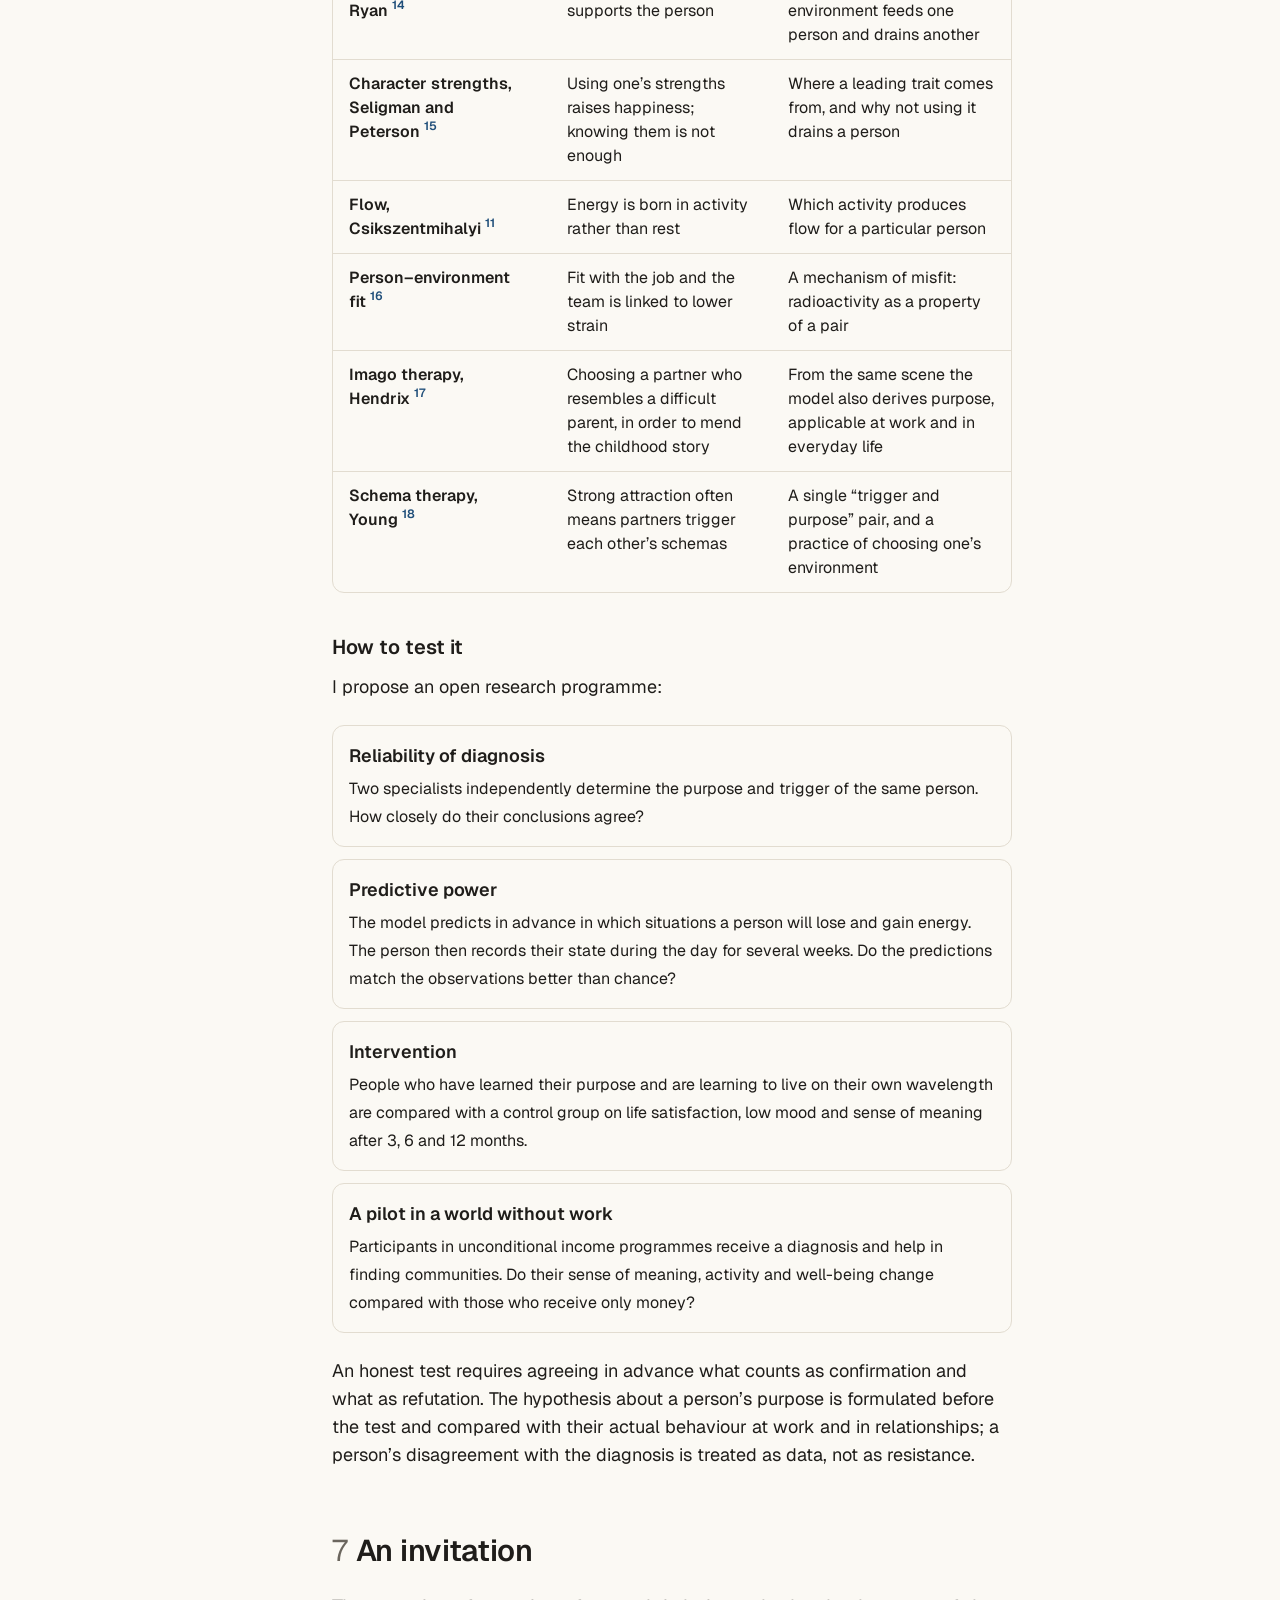
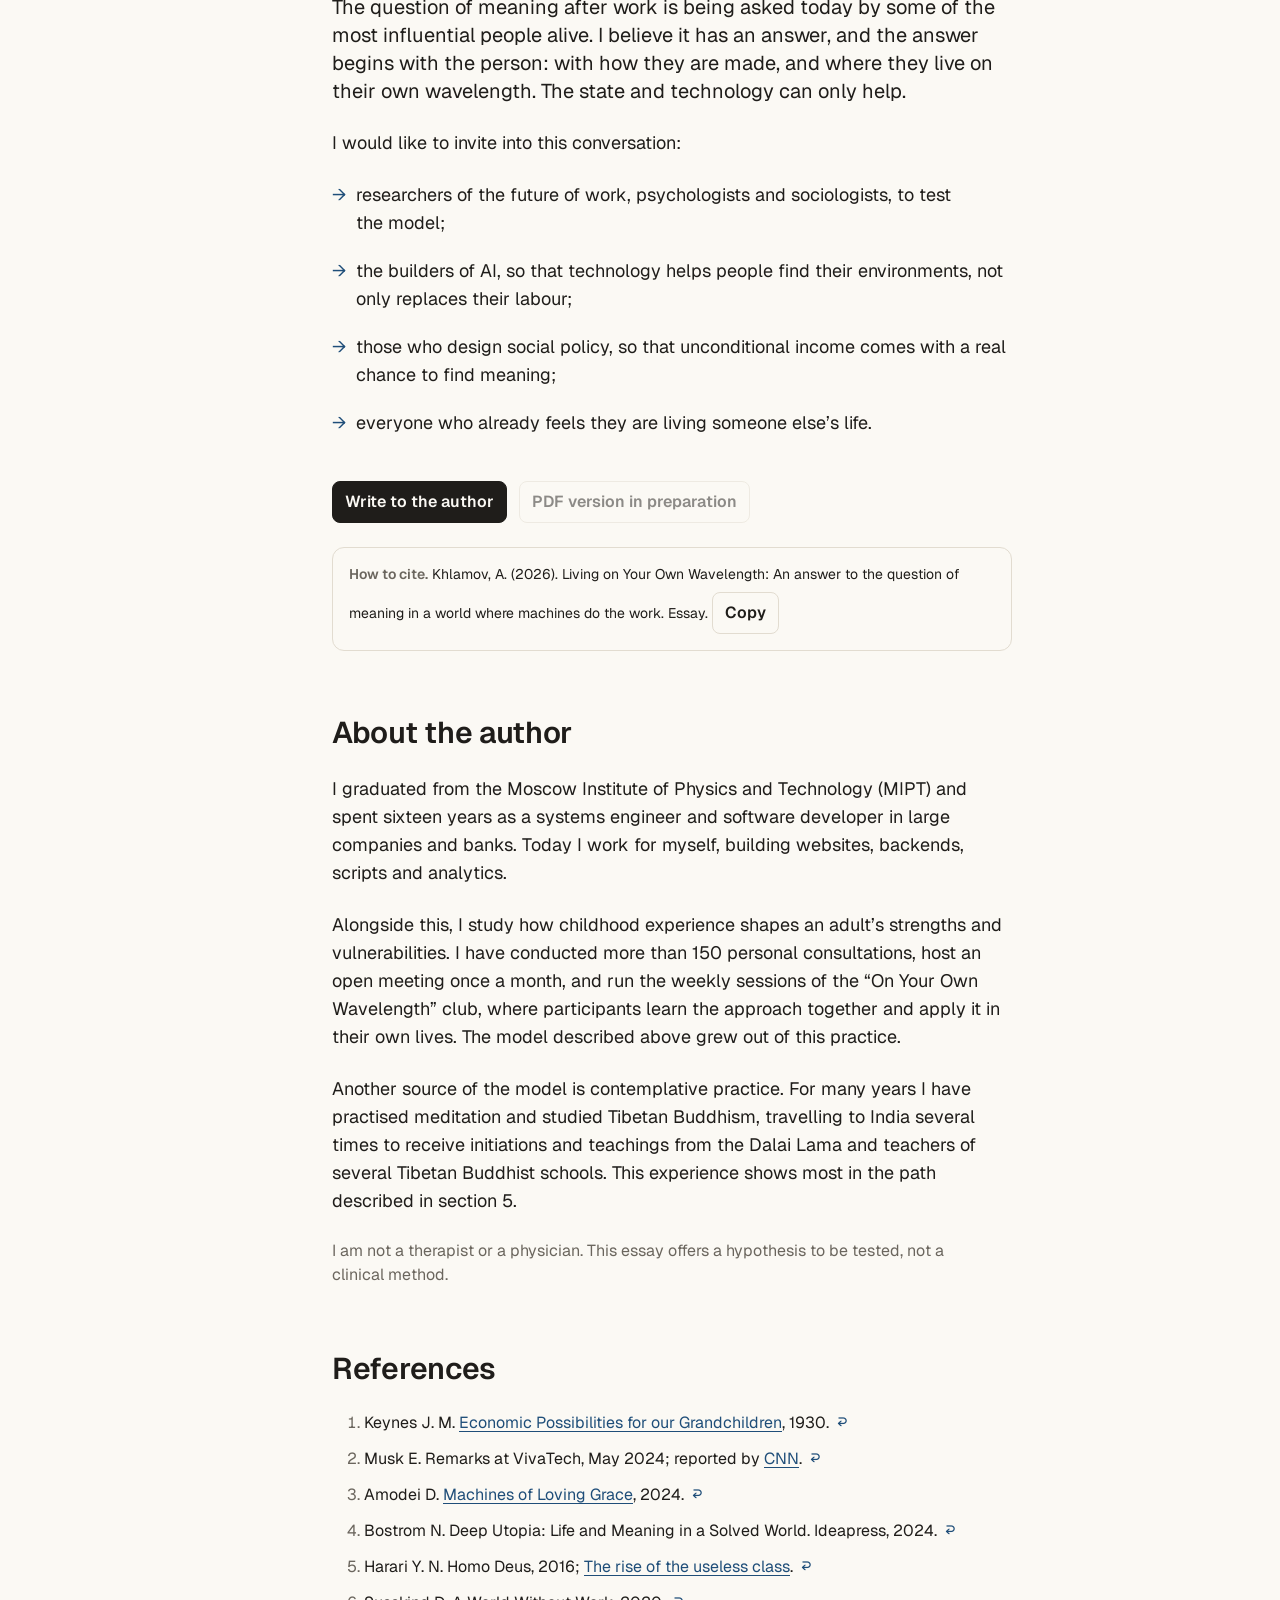
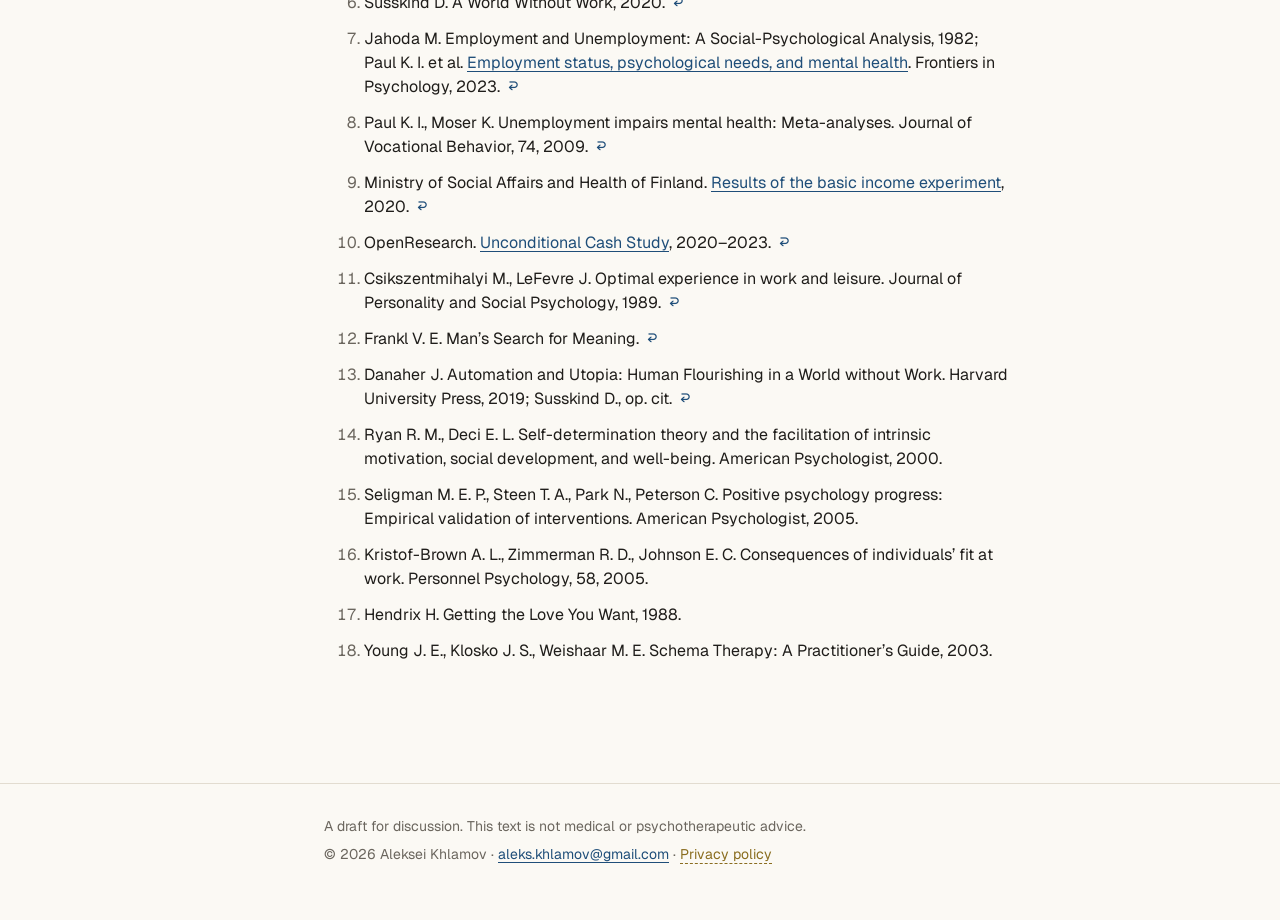
==== commit b48a71d9: "Учителя разных школ тибетского буддизма Co-Authored-By: Claude Opus 5.5 <noreply@anthropic.com>" ====
--- a/index.html
+++ b/index.html
@@ -338,7 +338,7 @@
         <h2 id="about-h">About the author</h2>
         <p>I graduated from the Moscow Institute of Physics and Technology (MIPT) and spent sixteen years as a systems engineer and software developer in large companies and banks. Today I work for myself, building websites, backends, scripts and analytics.</p>
         <p>Alongside this, I study how childhood experience shapes an adult’s strengths and vulnerabilities. I have conducted more than 150 personal consultations, host an open meeting once a month, and run the weekly sessions of the “On Your Own Wavelength” club, where participants learn the approach together and apply it in their own lives. The model described above grew out of this practice.</p>
-        <p>Another source of the model is contemplative practice. For many years I have practised meditation and studied Tibetan Buddhism, travelling to India several times to receive initiations and teachings from the Dalai Lama and other Tibetan teachers. This experience shows most in the path described in section 5.</p>
+        <p>Another source of the model is contemplative practice. For many years I have practised meditation and studied Tibetan Buddhism, travelling to India several times to receive initiations and teachings from the Dalai Lama and teachers of several Tibetan Buddhist schools. This experience shows most in the path described in section 5.</p>
         <p class="note">I am not a therapist or a physician. This essay offers a hypothesis to be tested, not a clinical method.</p>
       </section>
 
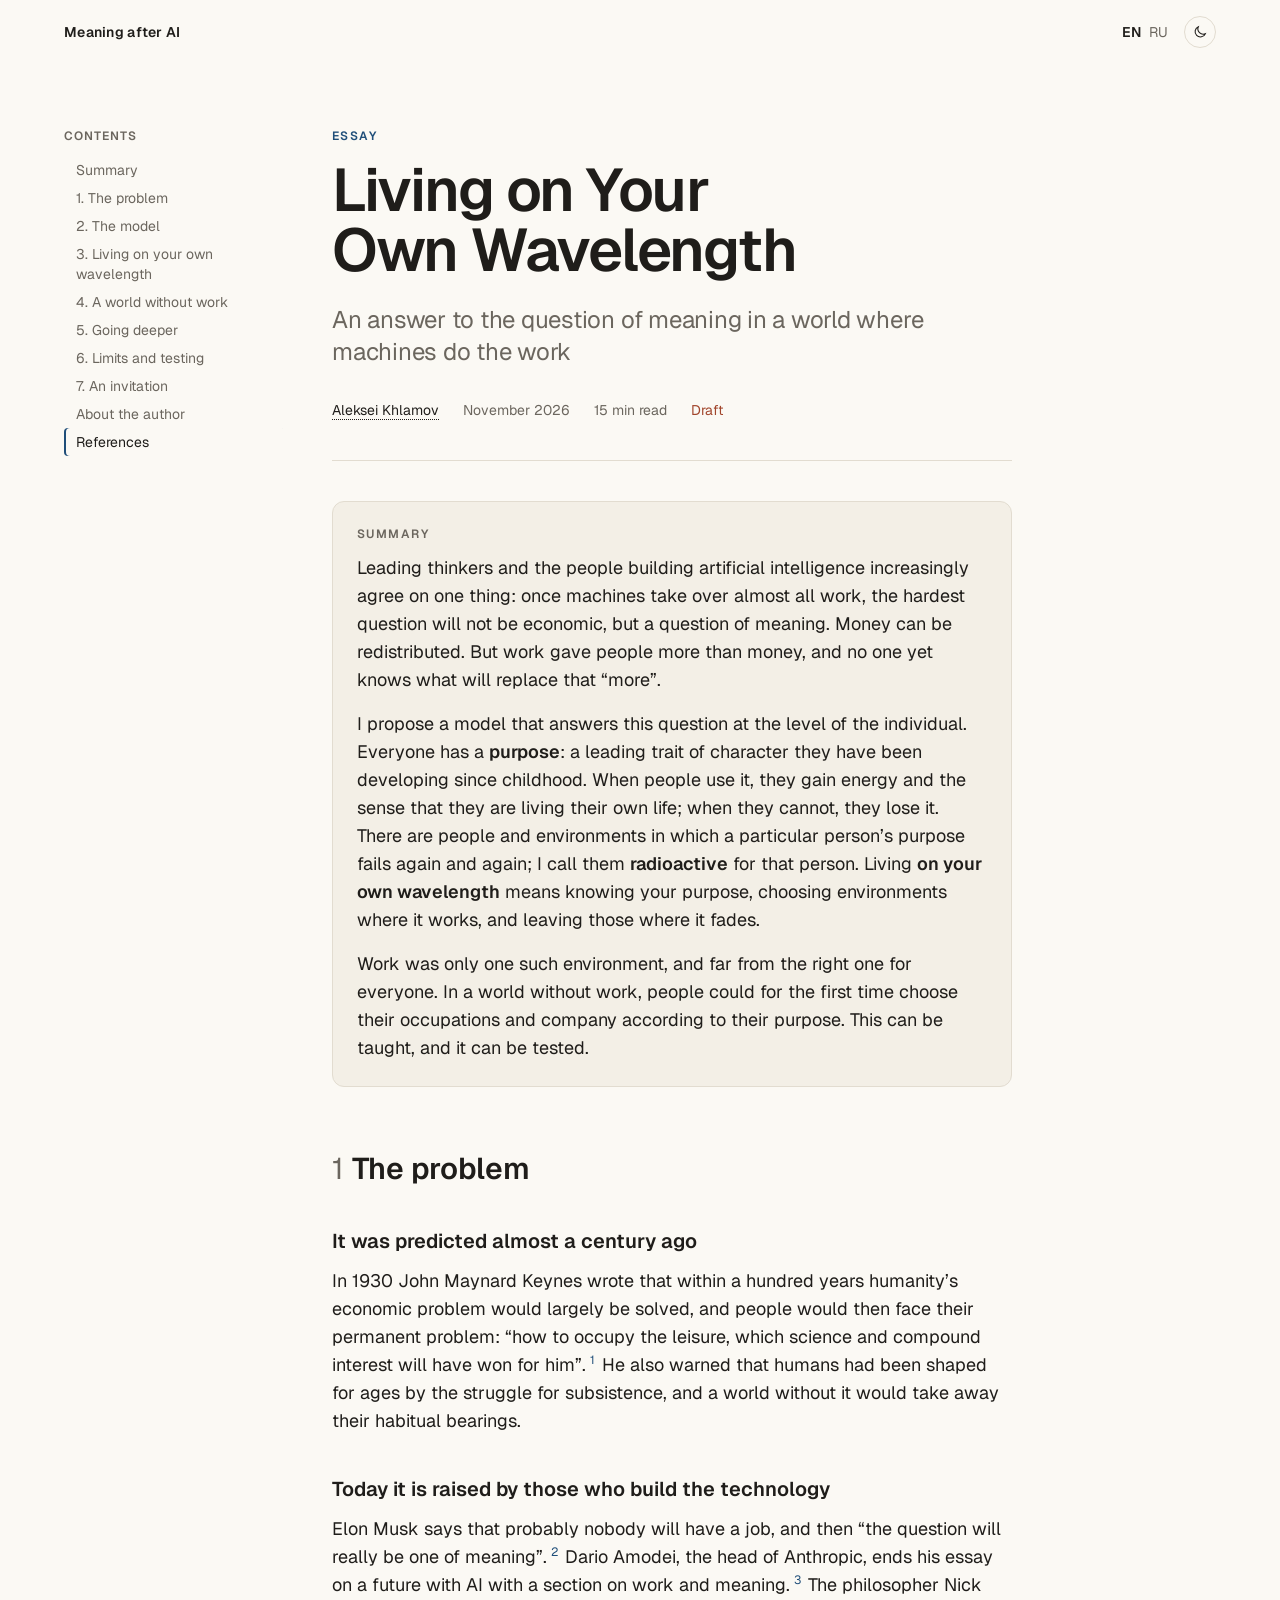
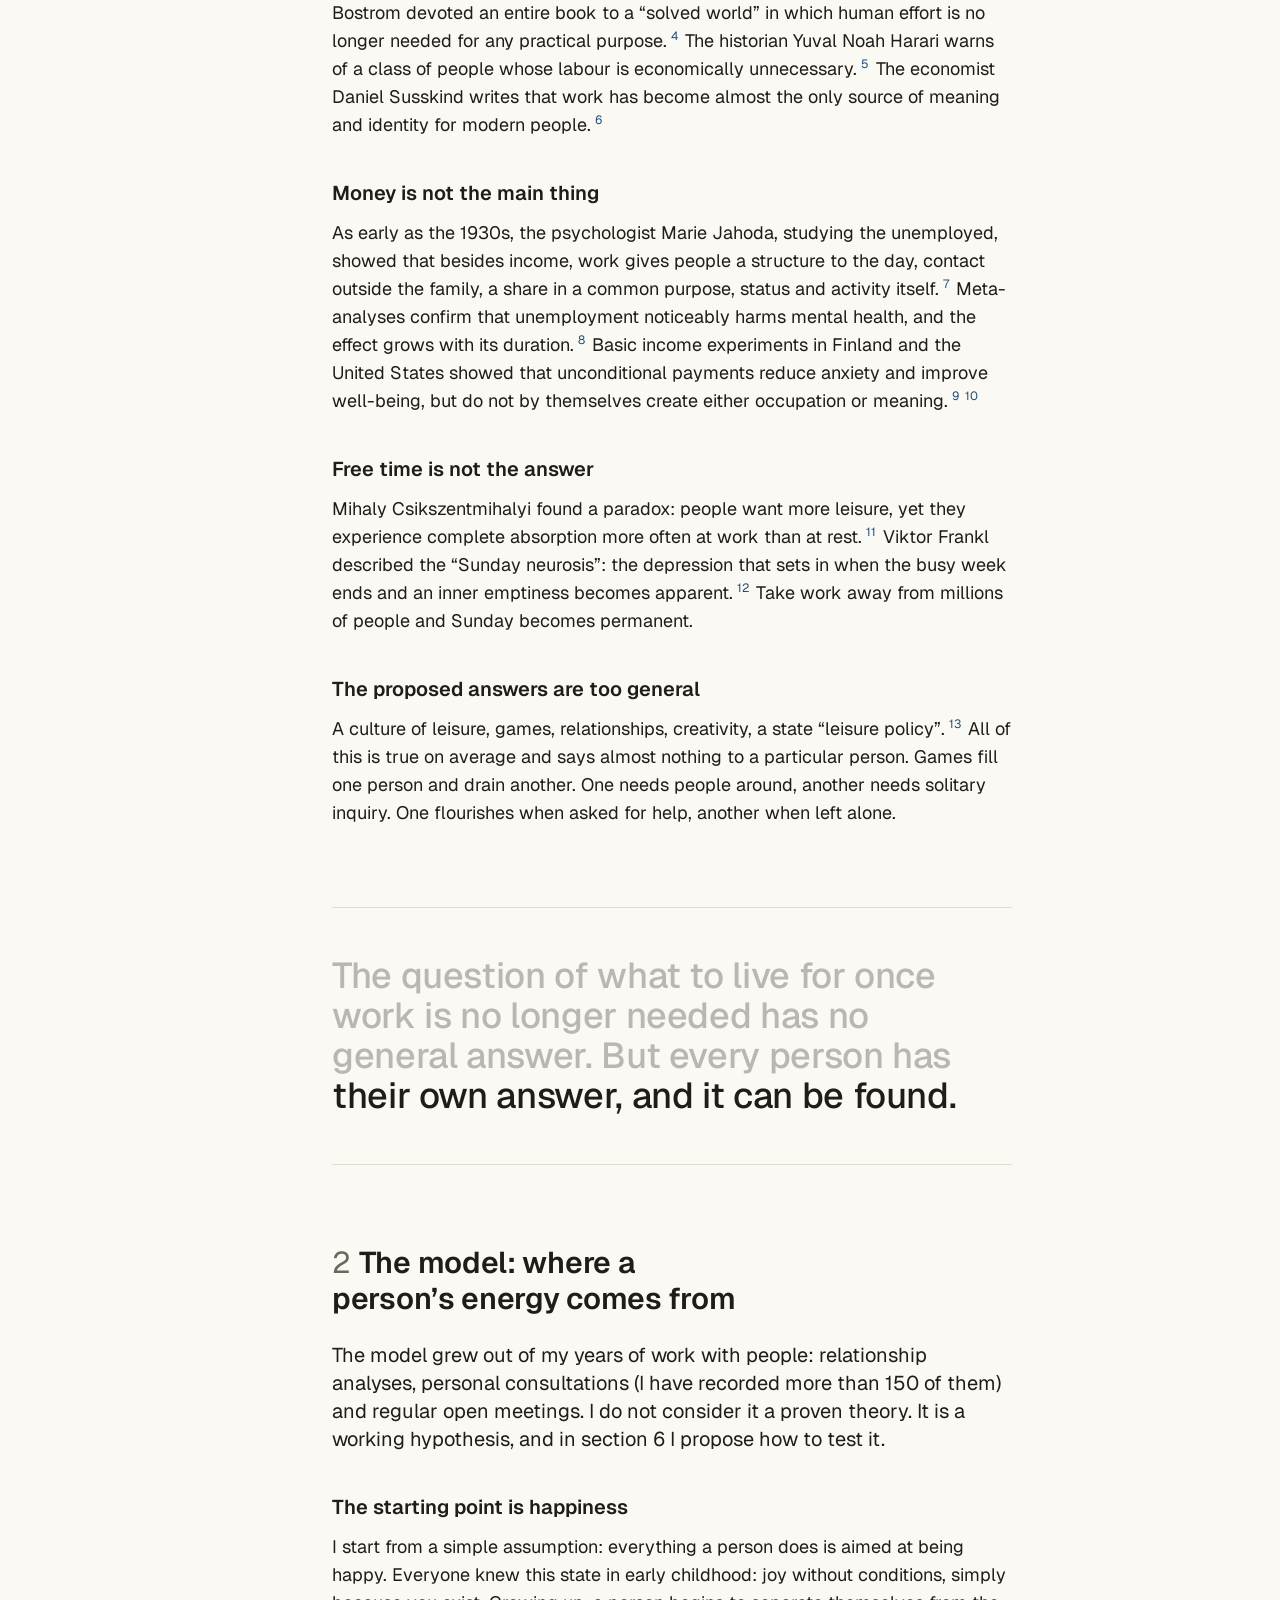
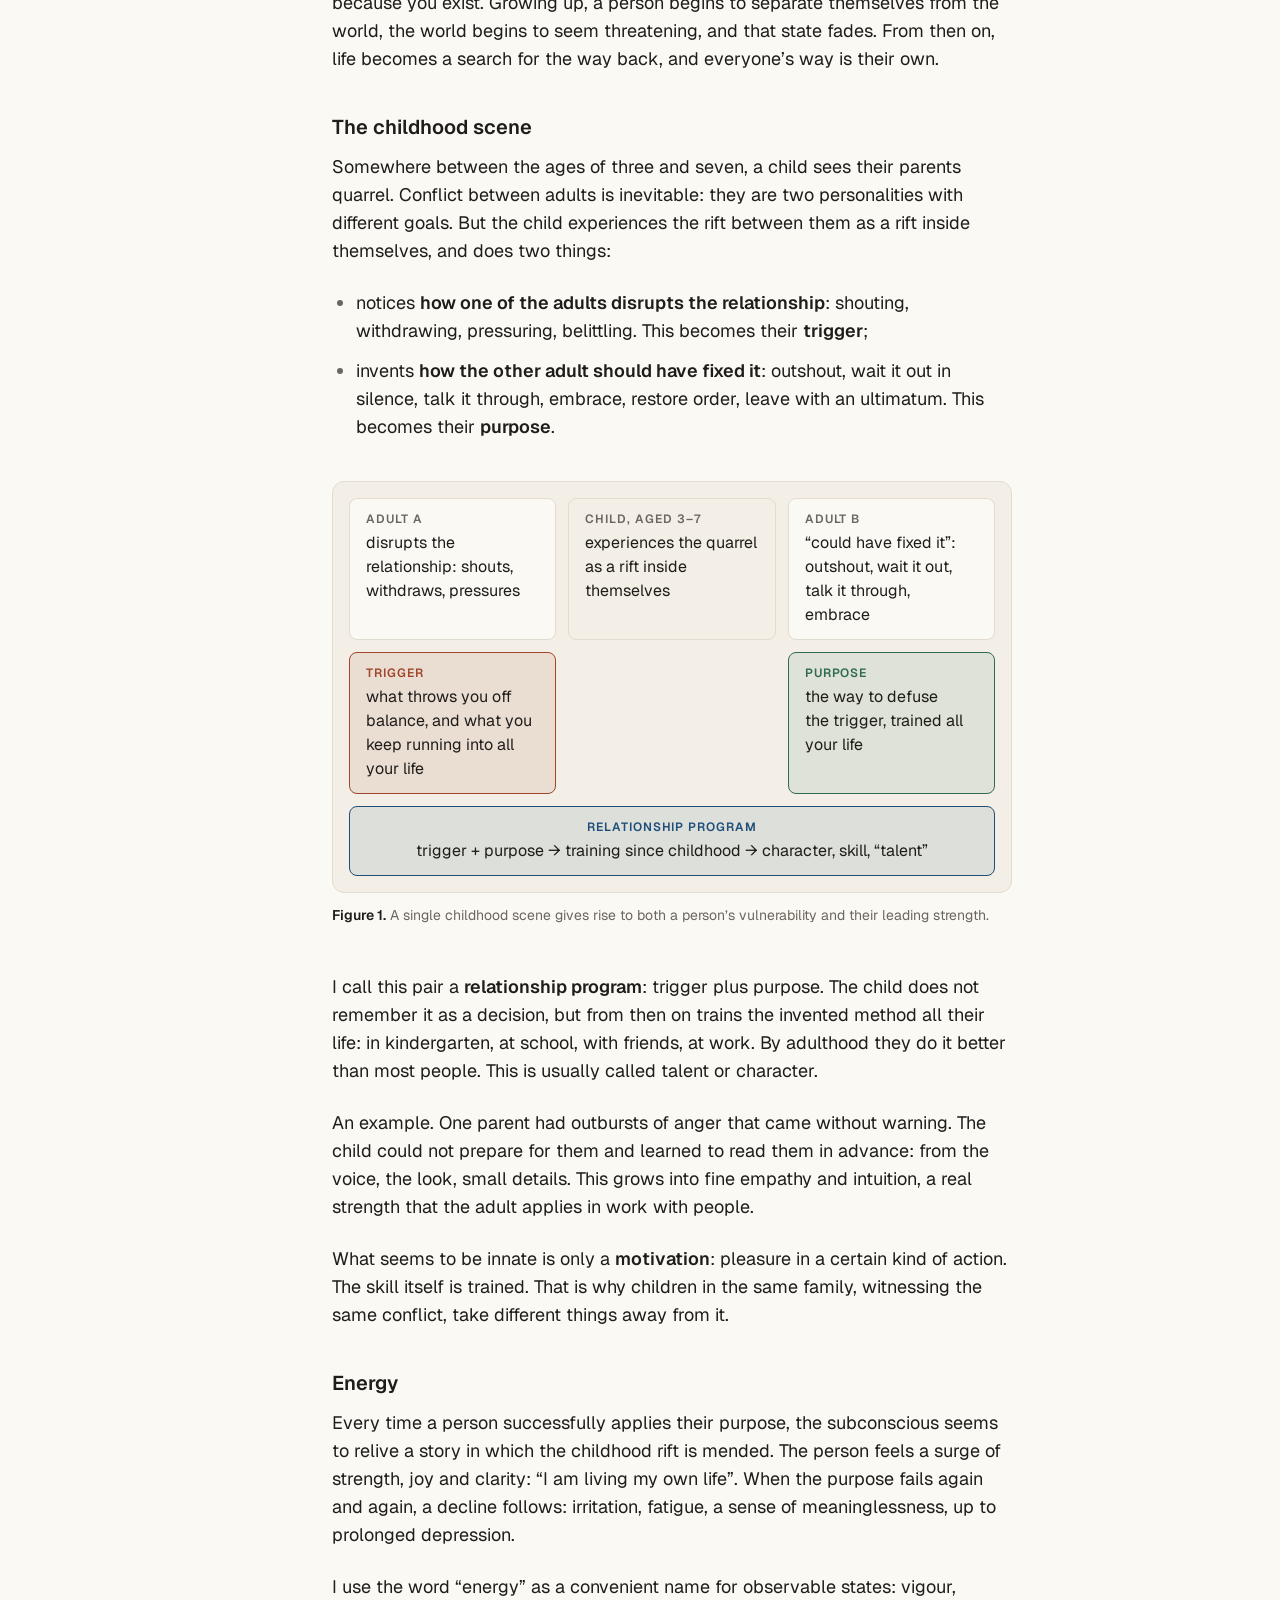
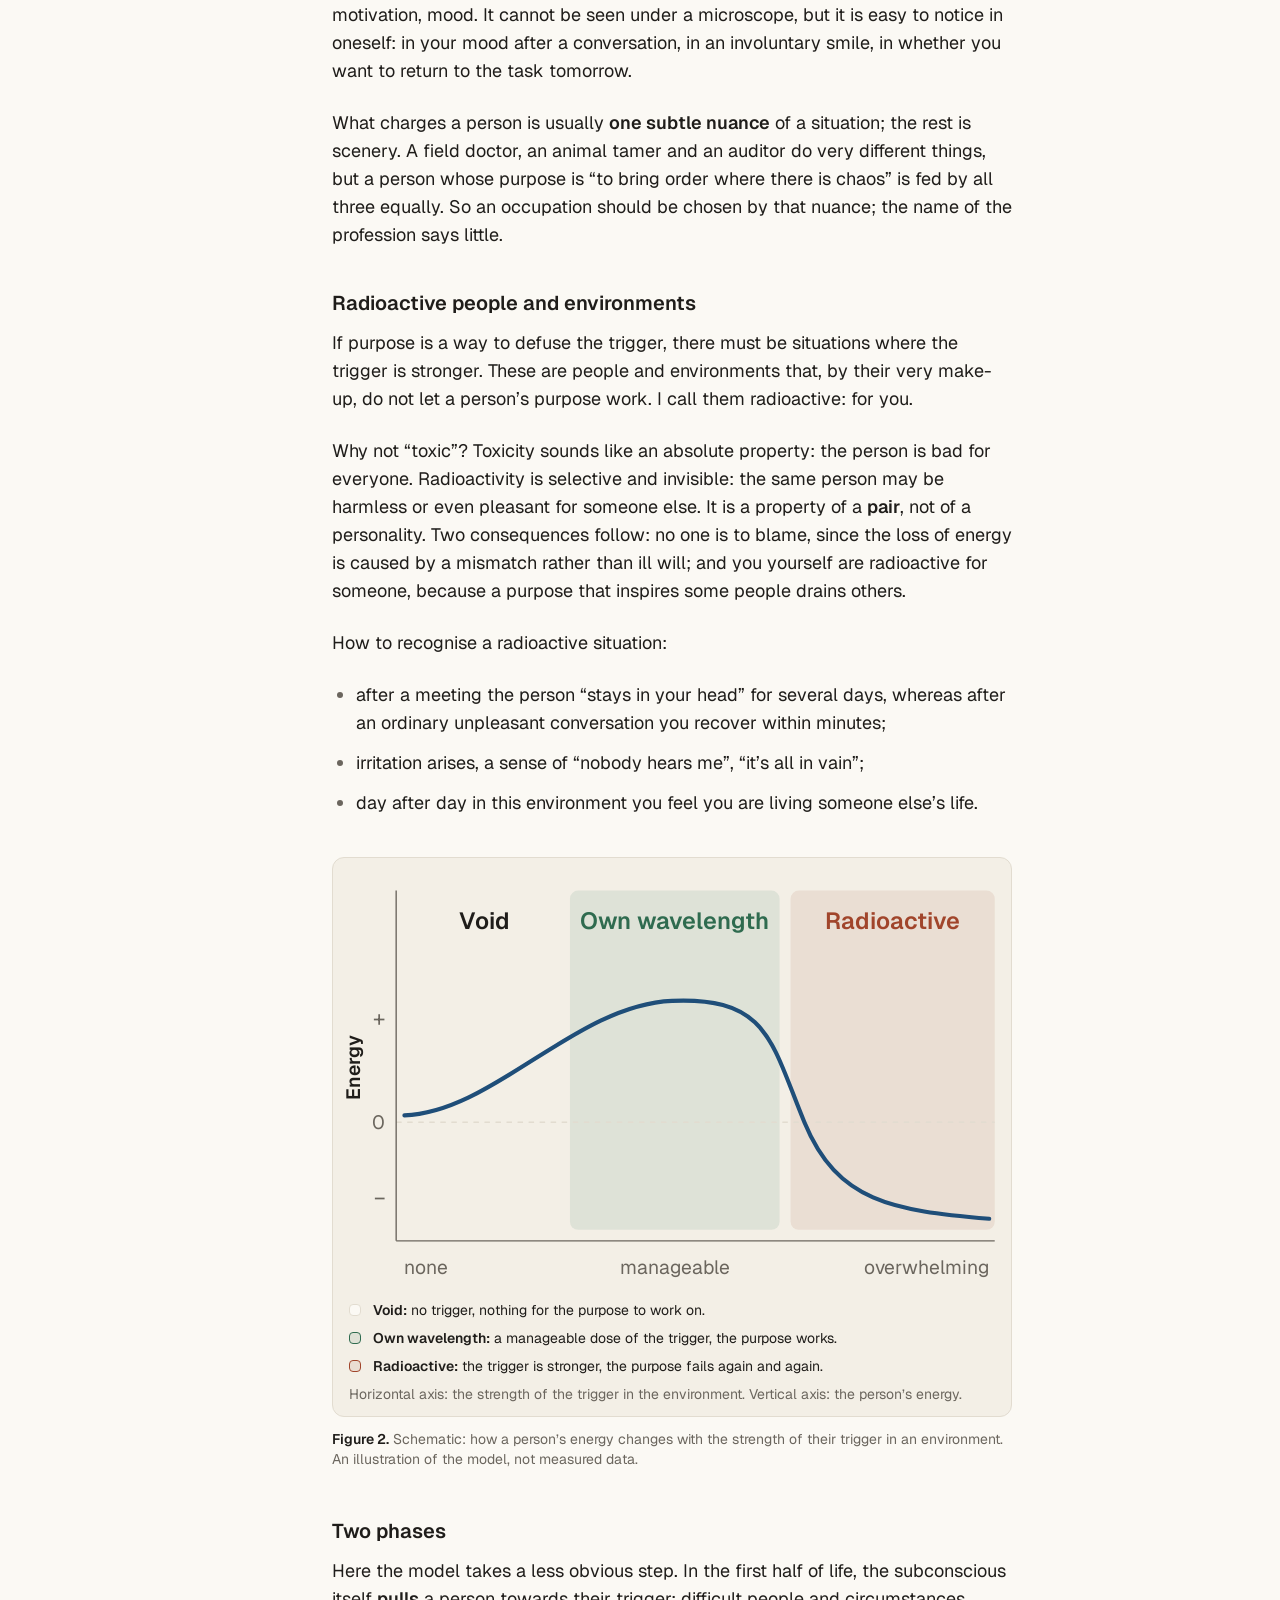
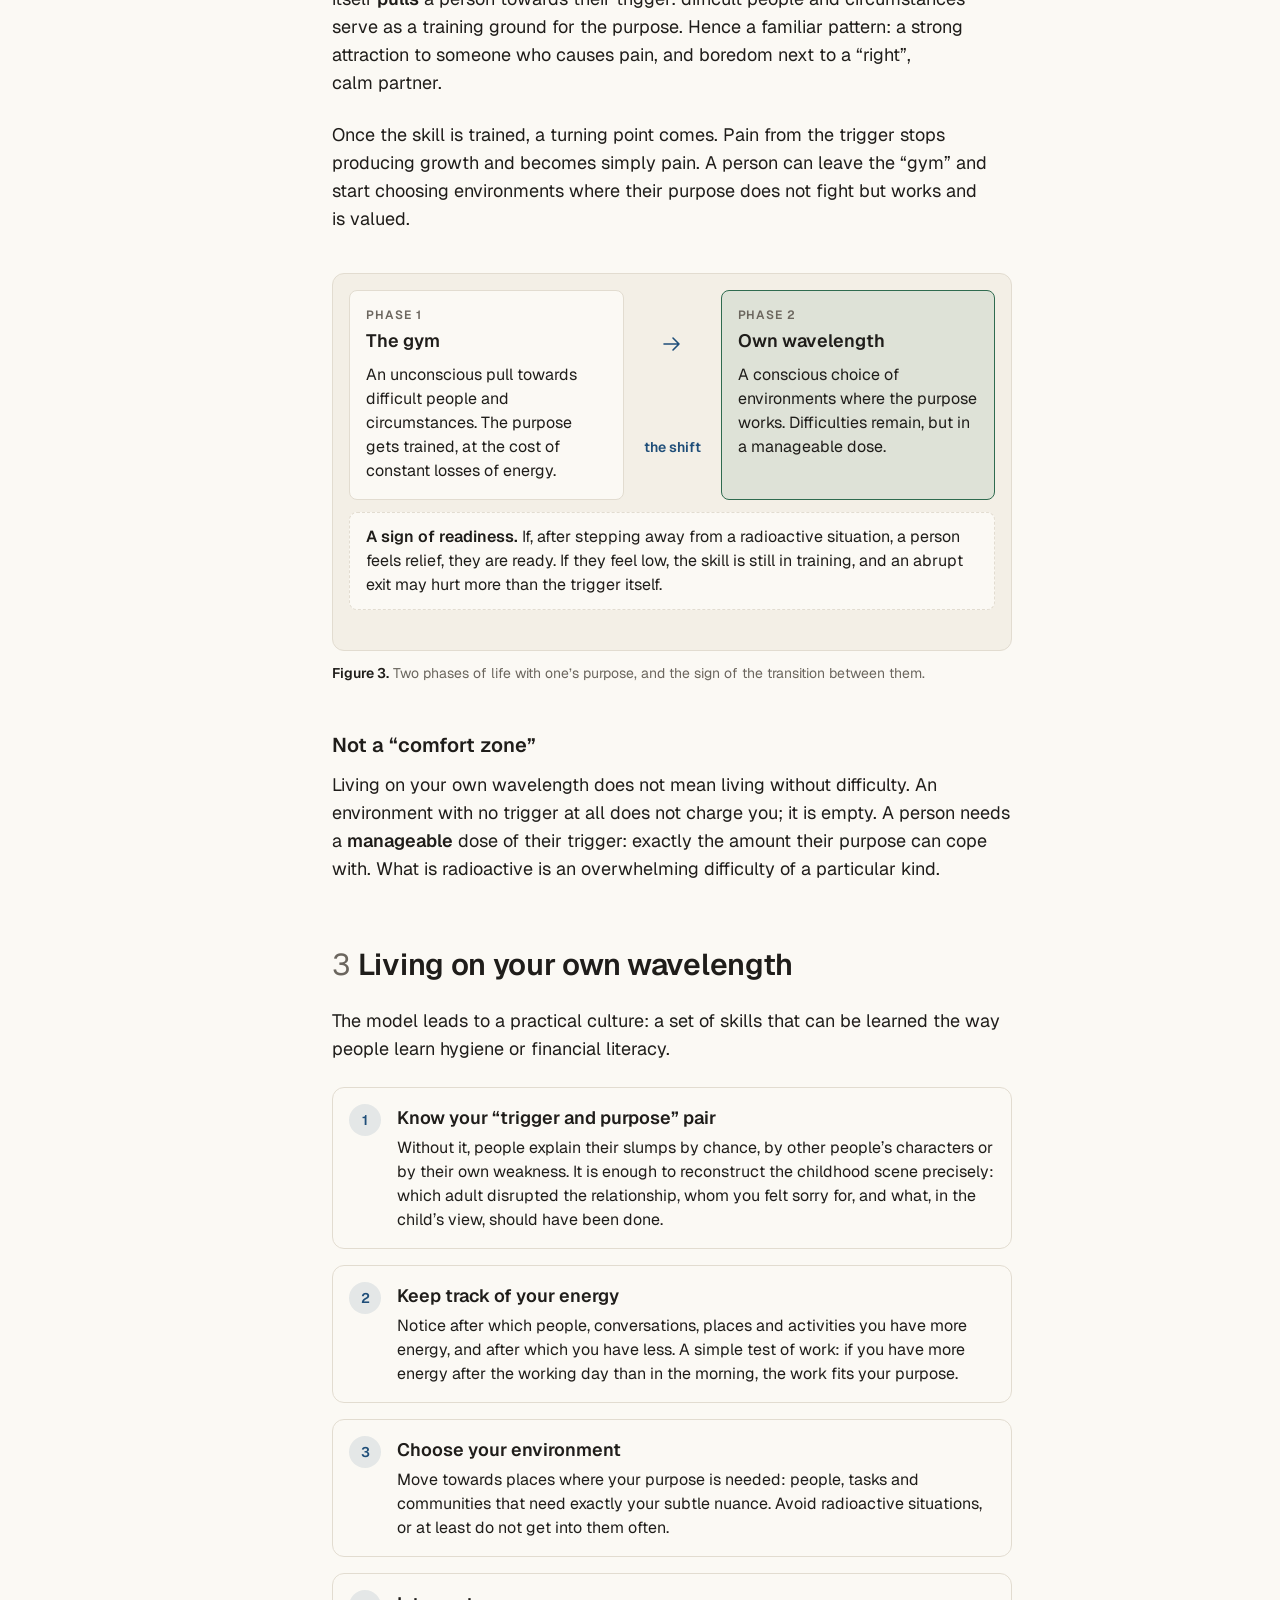
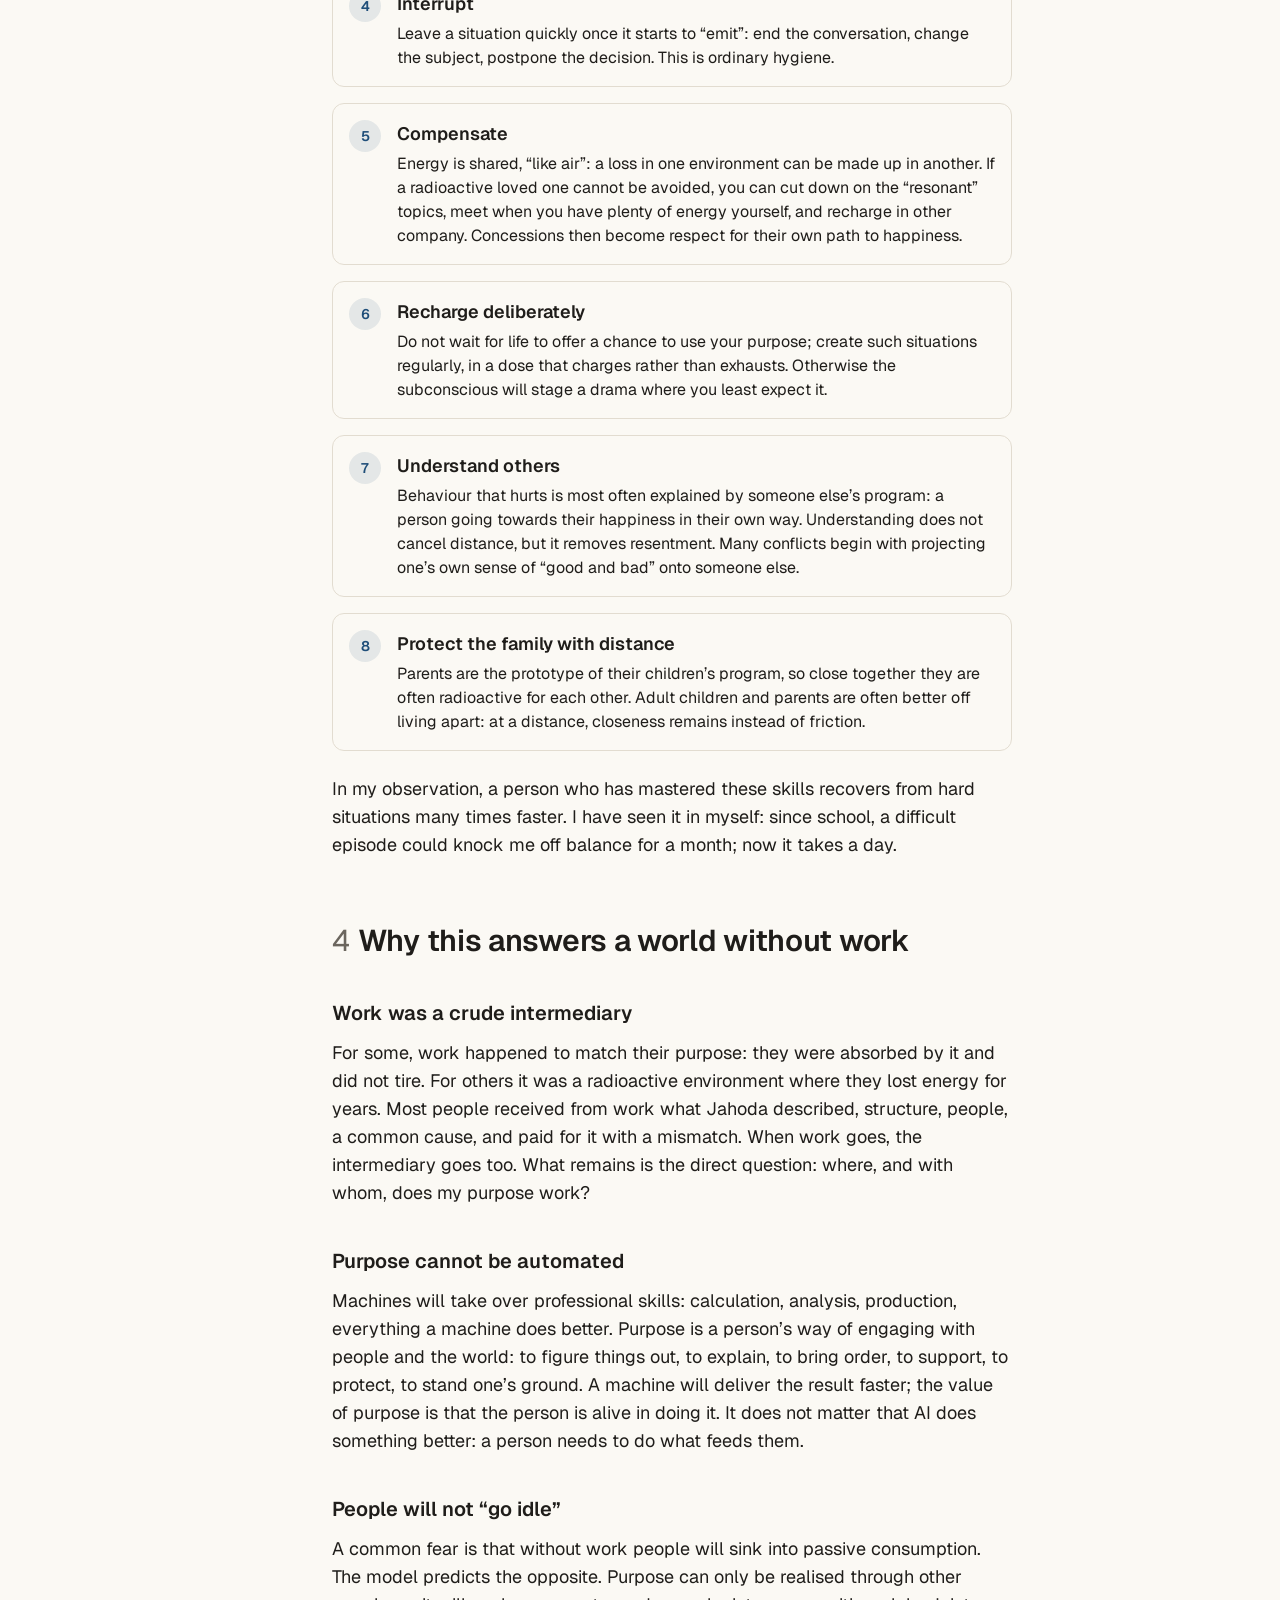
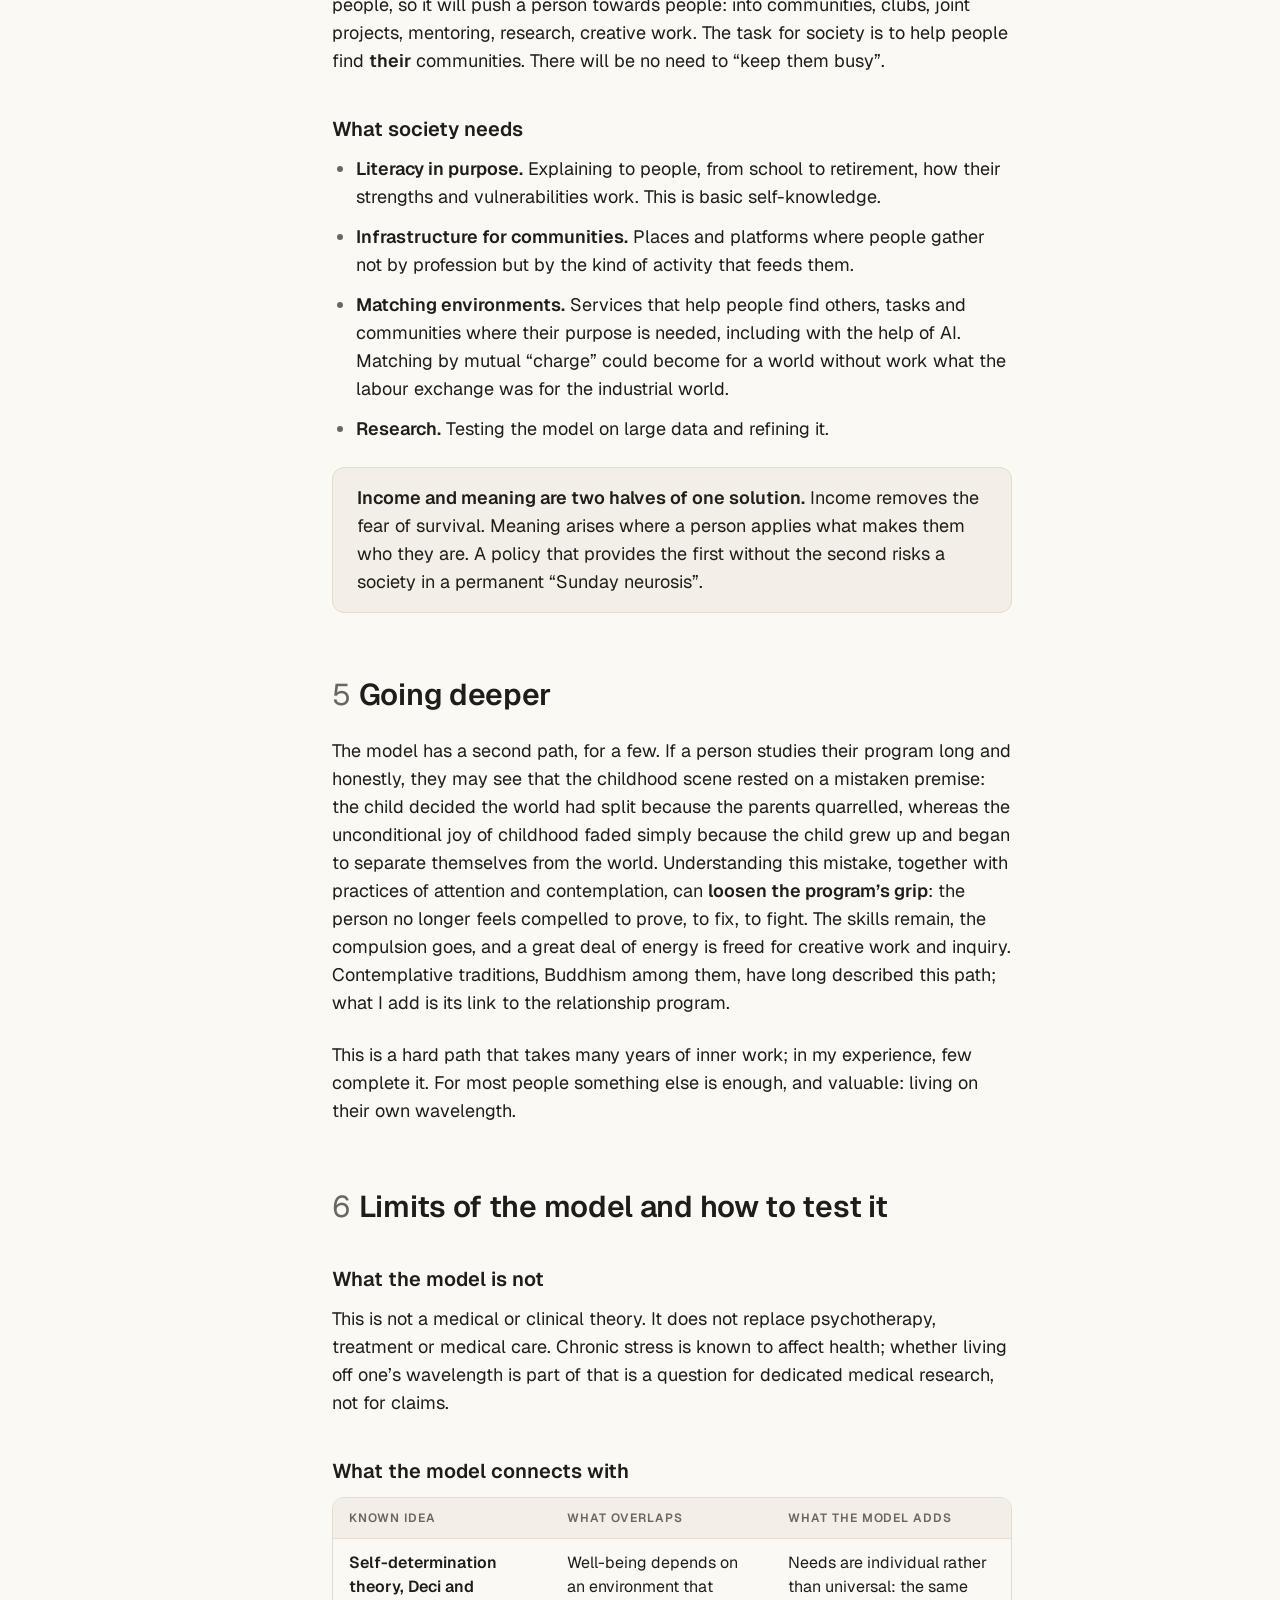
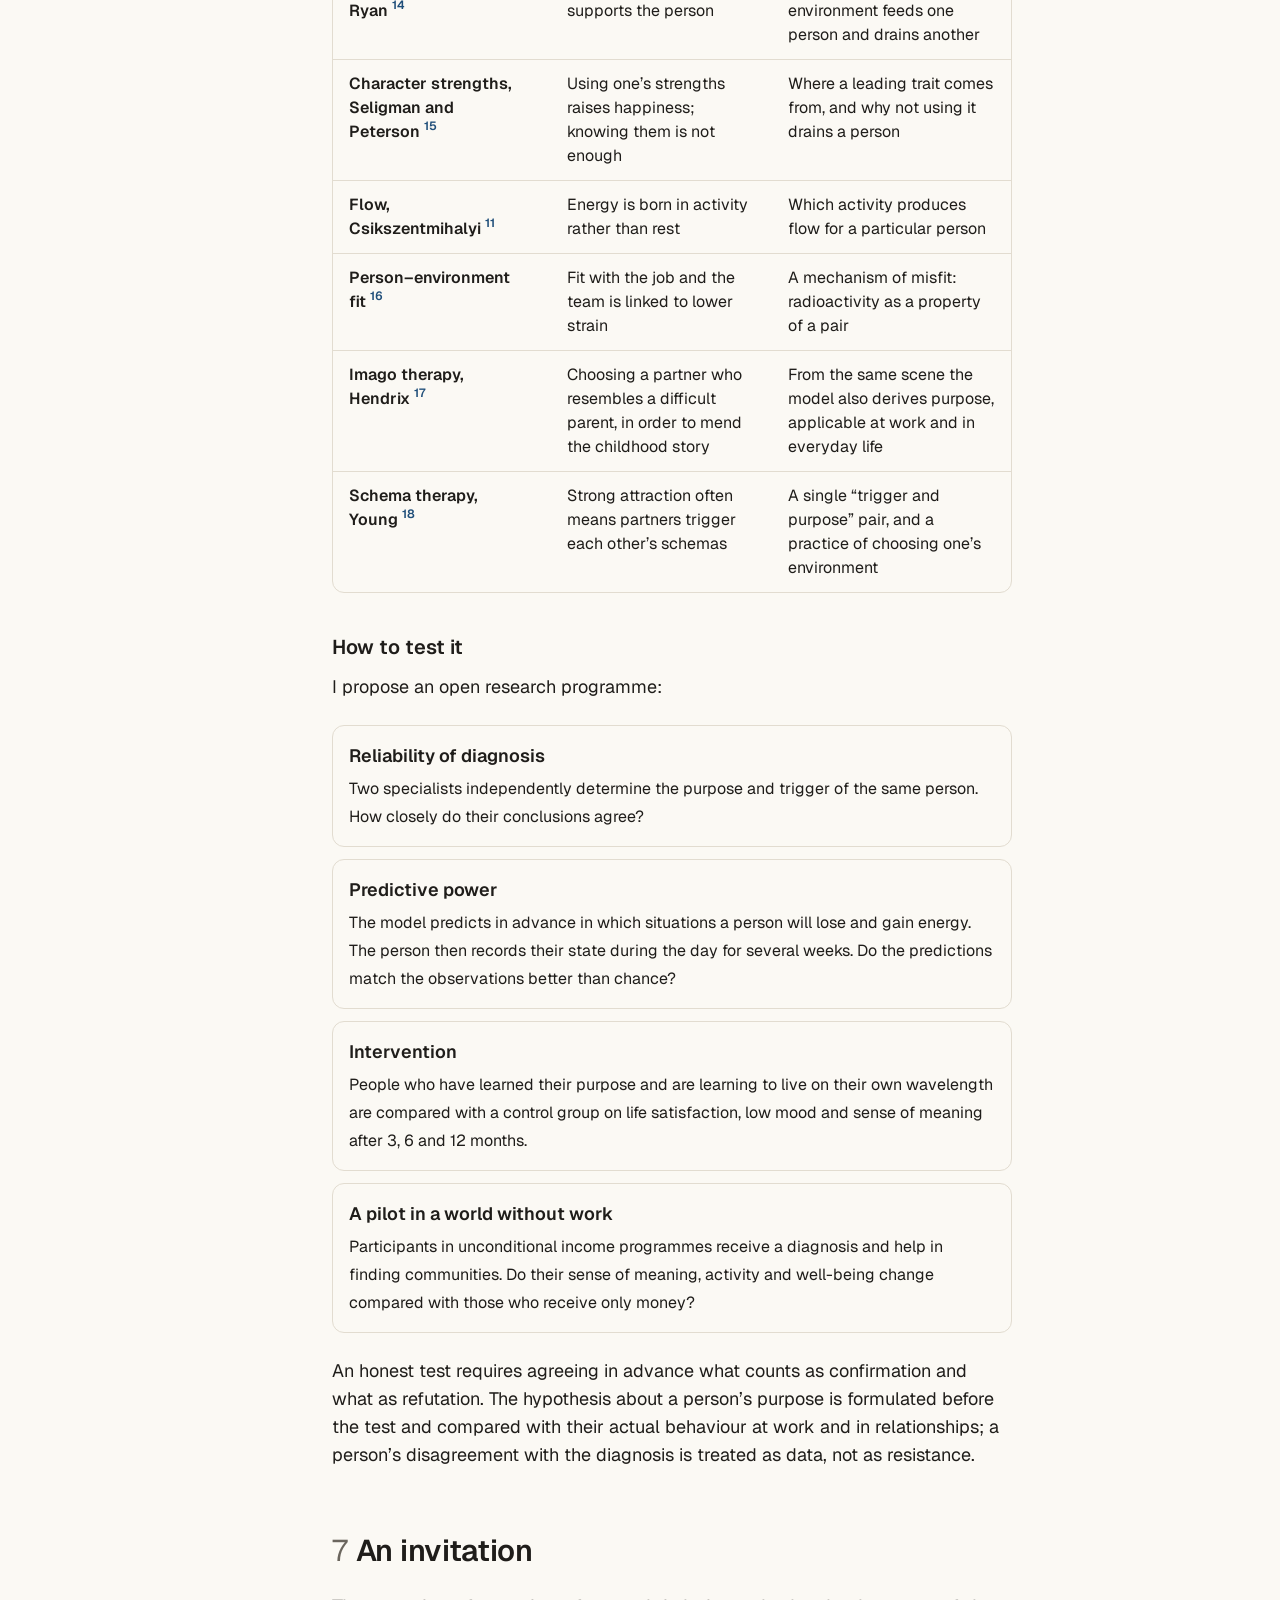
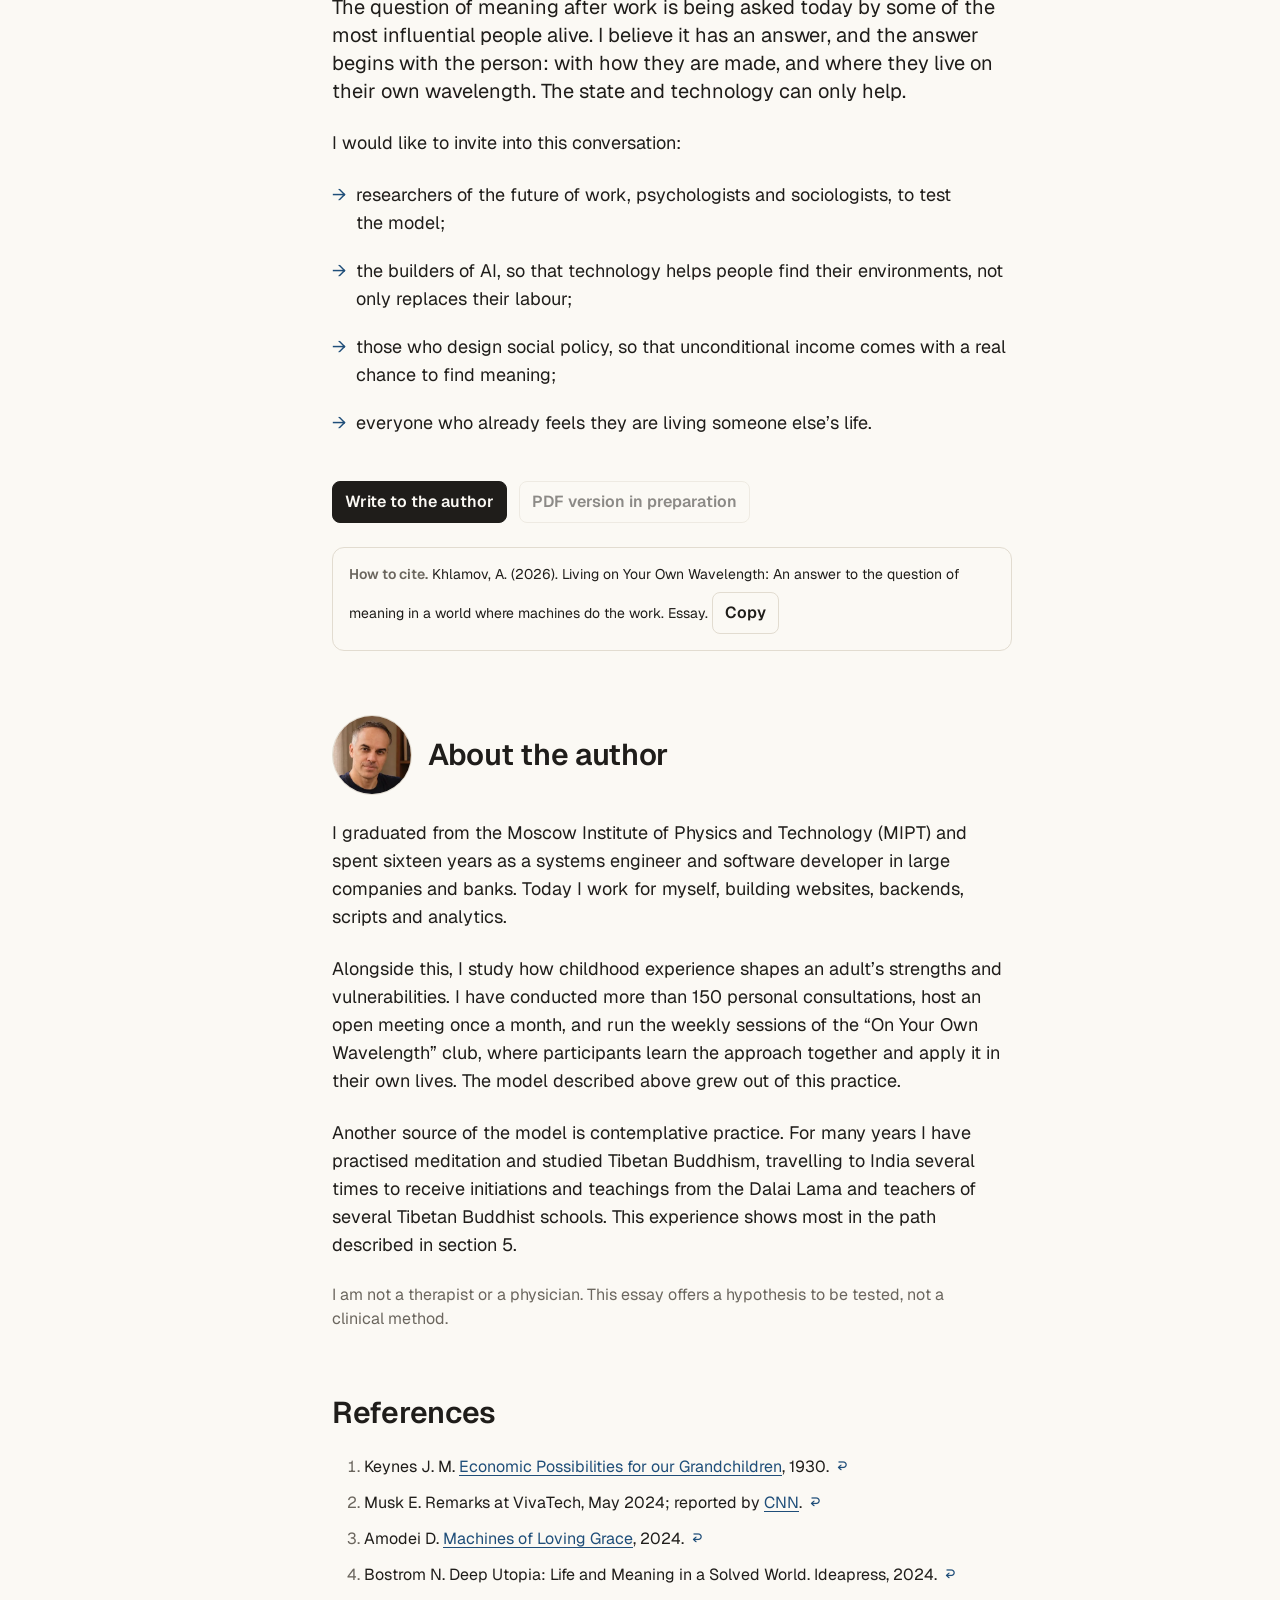
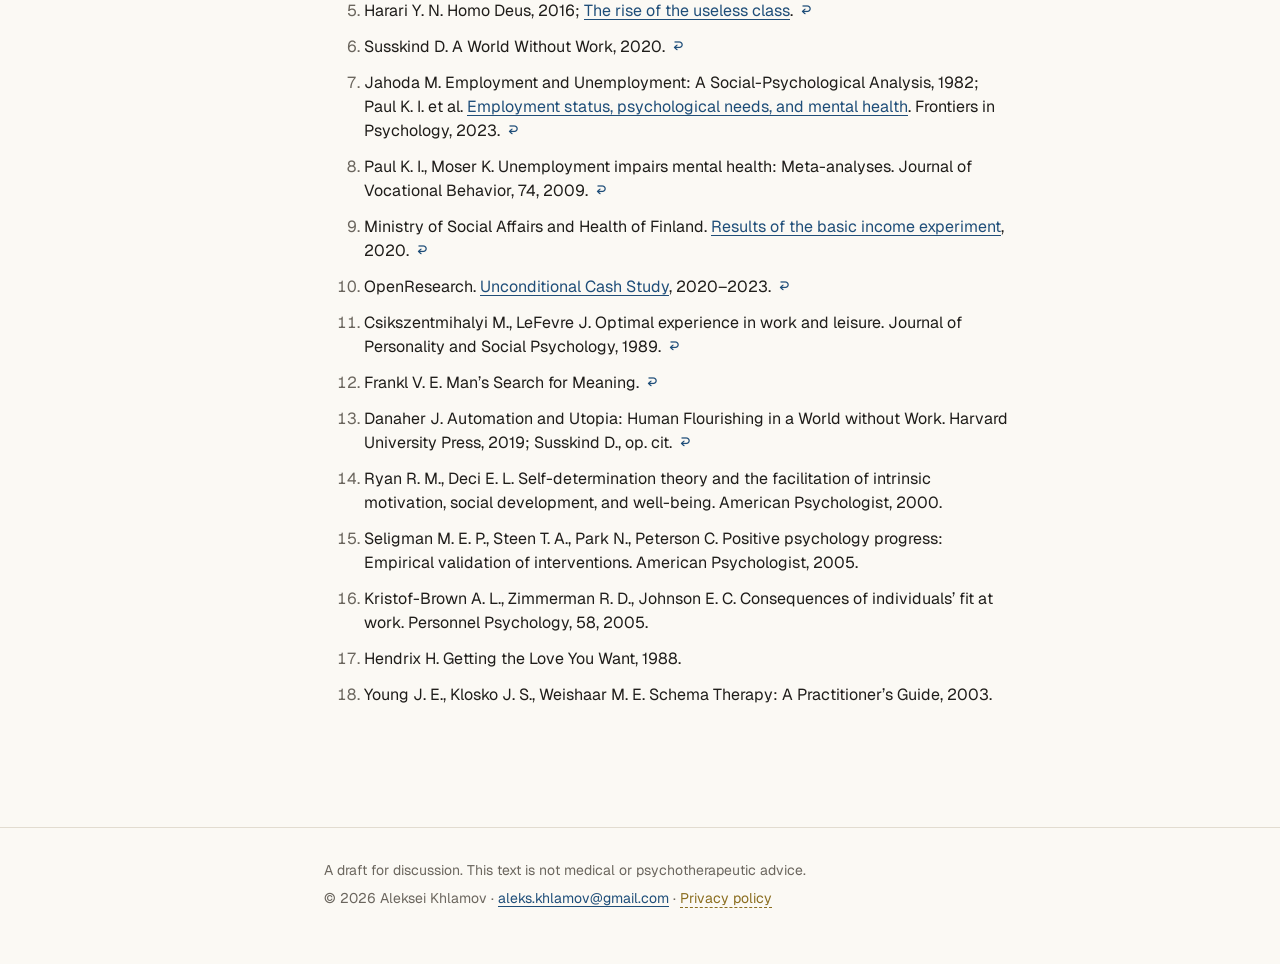
==== commit b5c8e5e8: "Фото автора в блоке «Об авторе» Co-Authored-By: Claude Opus 5.5 <noreply@anthropic.com>" ====
--- a/index.html
+++ b/index.html
@@ -24,7 +24,7 @@
 <link rel="preconnect" href="https://fonts.googleapis.com">
 <link rel="preconnect" href="https://fonts.gstatic.com" crossorigin>
 <link href="https://fonts.googleapis.com/css2?family=Geist:wght@400;500;600&display=swap" rel="stylesheet">
-<link rel="stylesheet" href="/assets/style.css?v=2">
+<link rel="stylesheet" href="/assets/style.css?v=3">
 <script>
   (function () {
     document.documentElement.classList.add('js');
@@ -335,7 +335,10 @@
       </section>
 
       <section id="about" aria-labelledby="about-h">
-        <h2 id="about-h">About the author</h2>
+        <div class="about-head">
+          <picture><source srcset="/assets/author.webp" type="image/webp"><img class="avatar" src="/assets/author.jpg" width="80" height="80" alt="Aleksei Khlamov" loading="lazy" decoding="async"></picture>
+          <h2 id="about-h">About the author</h2>
+        </div>
         <p>I graduated from the Moscow Institute of Physics and Technology (MIPT) and spent sixteen years as a systems engineer and software developer in large companies and banks. Today I work for myself, building websites, backends, scripts and analytics.</p>
         <p>Alongside this, I study how childhood experience shapes an adult’s strengths and vulnerabilities. I have conducted more than 150 personal consultations, host an open meeting once a month, and run the weekly sessions of the “On Your Own Wavelength” club, where participants learn the approach together and apply it in their own lives. The model described above grew out of this practice.</p>
         <p>Another source of the model is contemplative practice. For many years I have practised meditation and studied Tibetan Buddhism, travelling to India several times to receive initiations and teachings from the Dalai Lama and teachers of several Tibetan Buddhist schools. This experience shows most in the path described in section 5.</p>
--- a/assets/style.css
+++ b/assets/style.css
@@ -309,3 +309,9 @@
 }
 
 .meta a { color: var(--text); text-decoration-style: dotted; text-underline-offset: 4px; }
+
+/* About the author */
+.about-head { display: flex; align-items: center; gap: 16px; margin: 64px 0 24px; }
+.about-head h2 { margin: 0 !important; }
+.avatar { display: block; width: 80px; height: 80px; border-radius: 999px; object-fit: cover; border: 1px solid var(--rule); background: var(--surface); flex: none; }
+@media (max-width: 639px) { .about-head { margin-top: 48px; } .avatar { width: 64px; height: 64px; } }
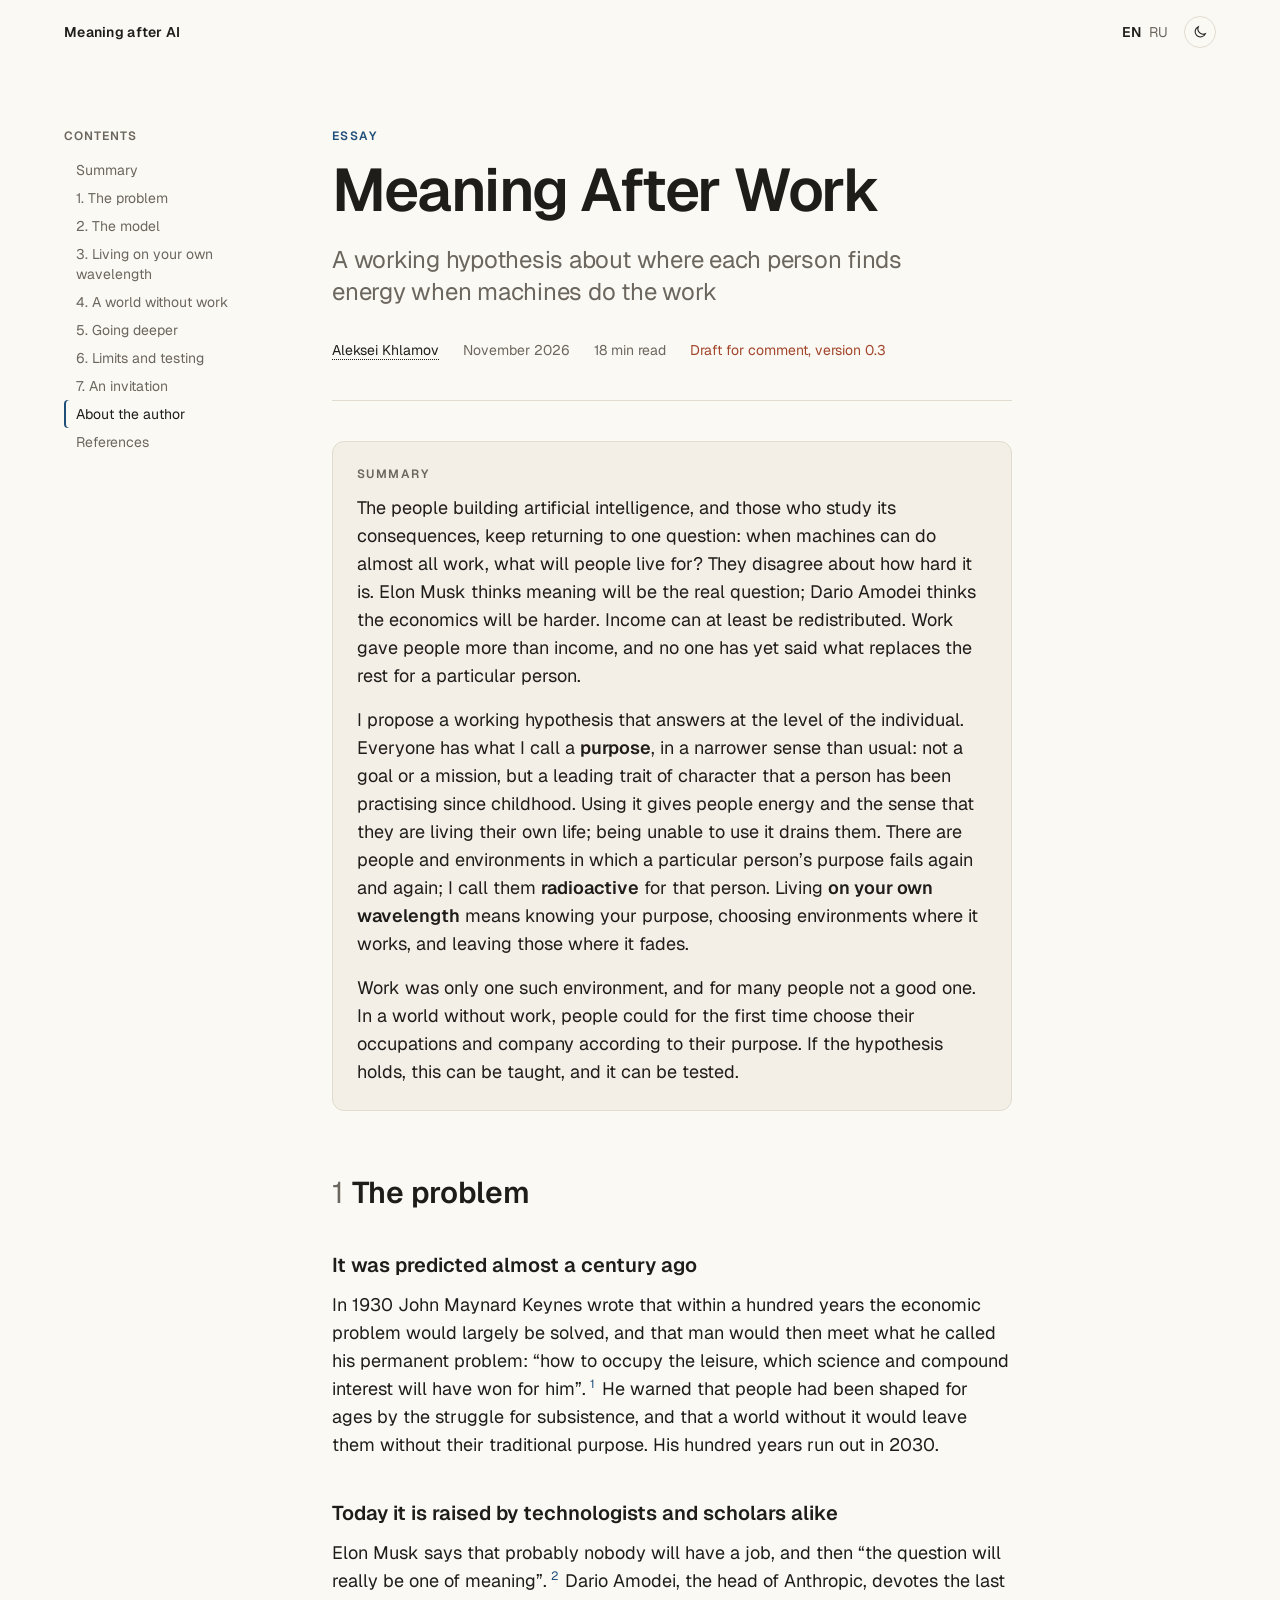
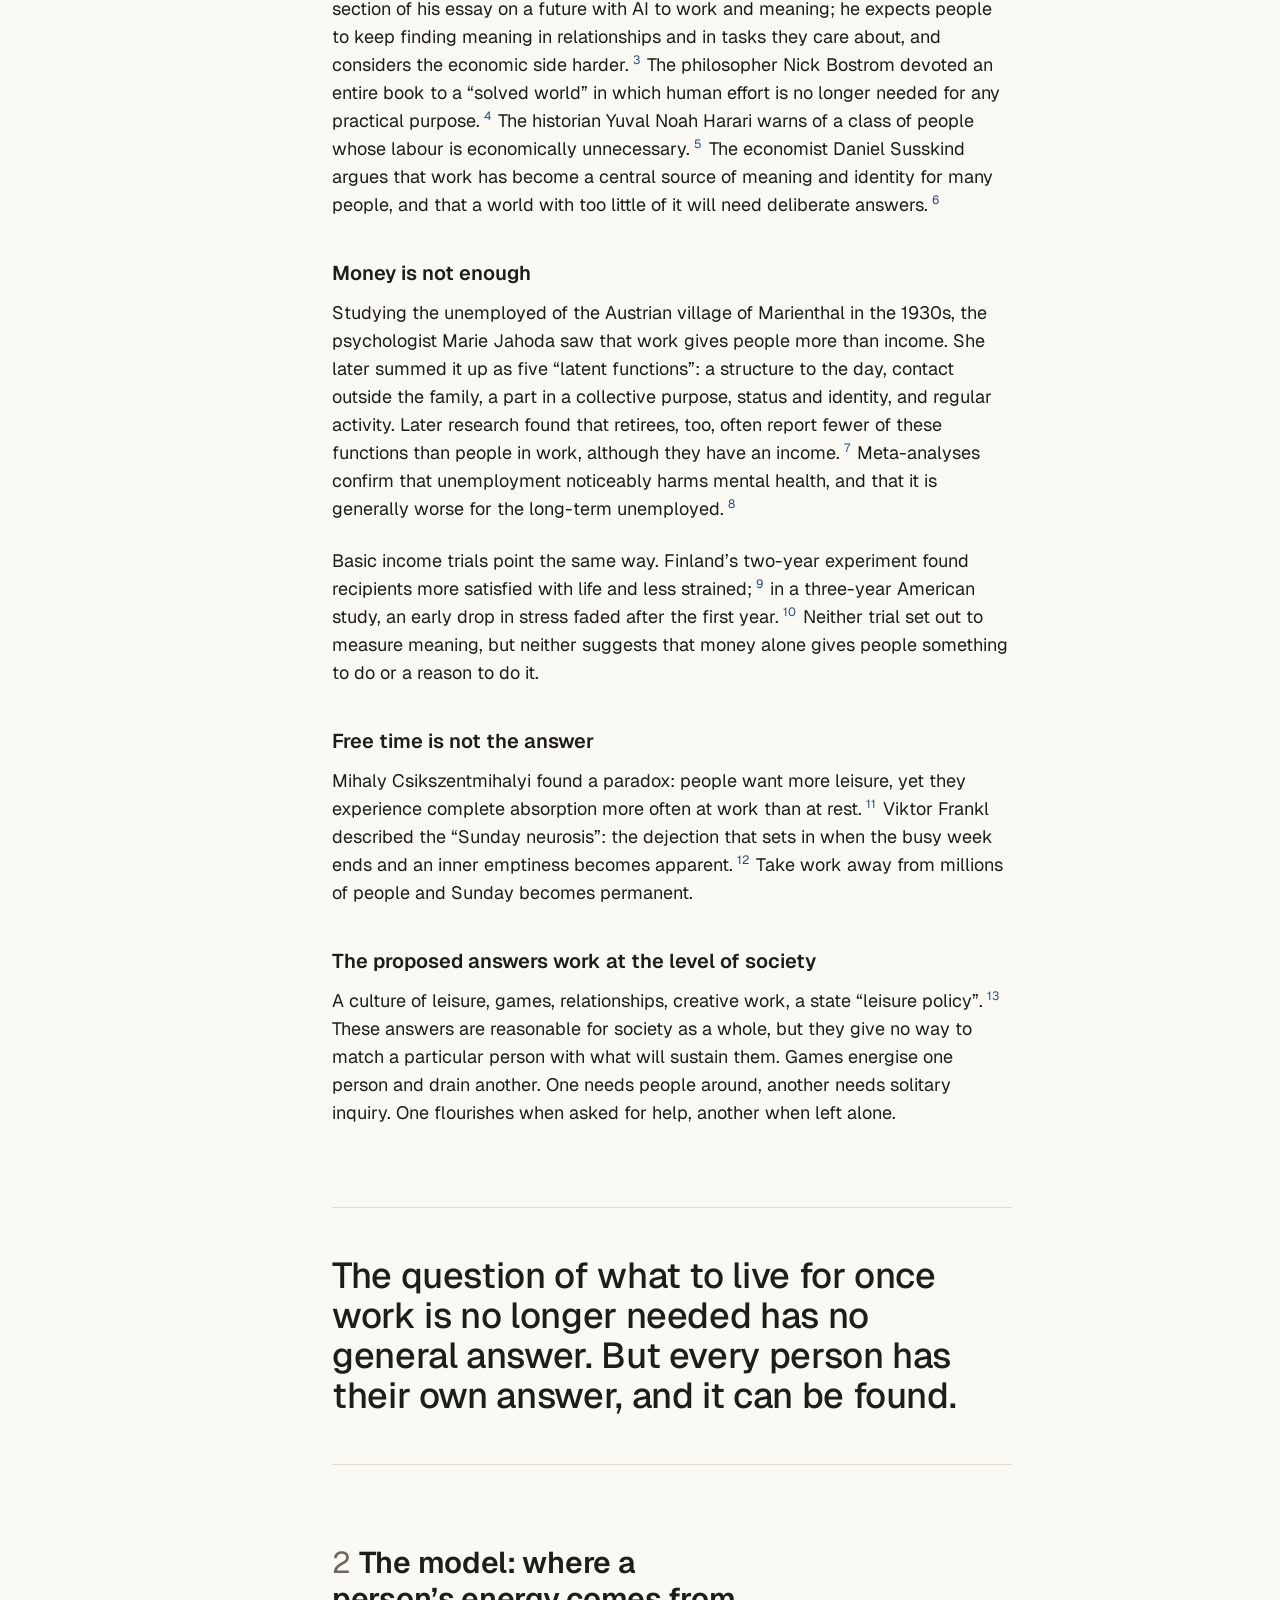
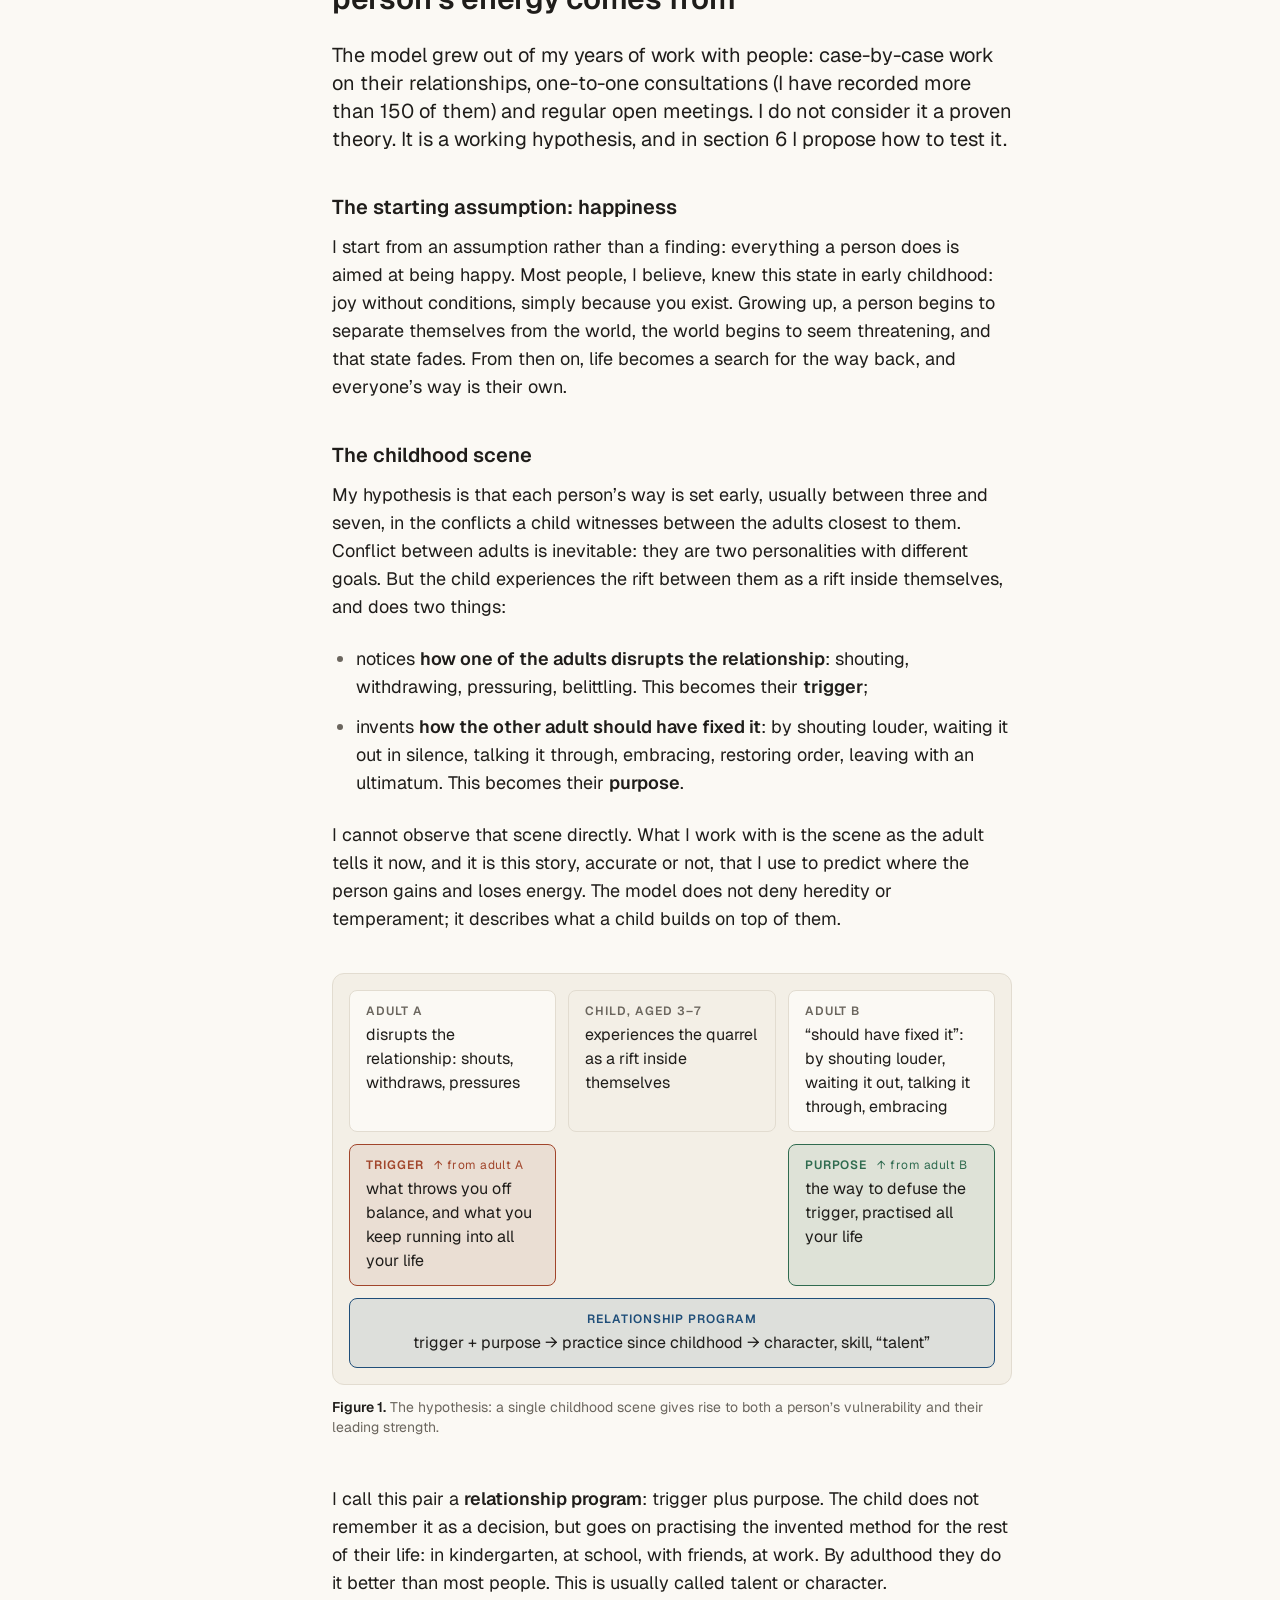
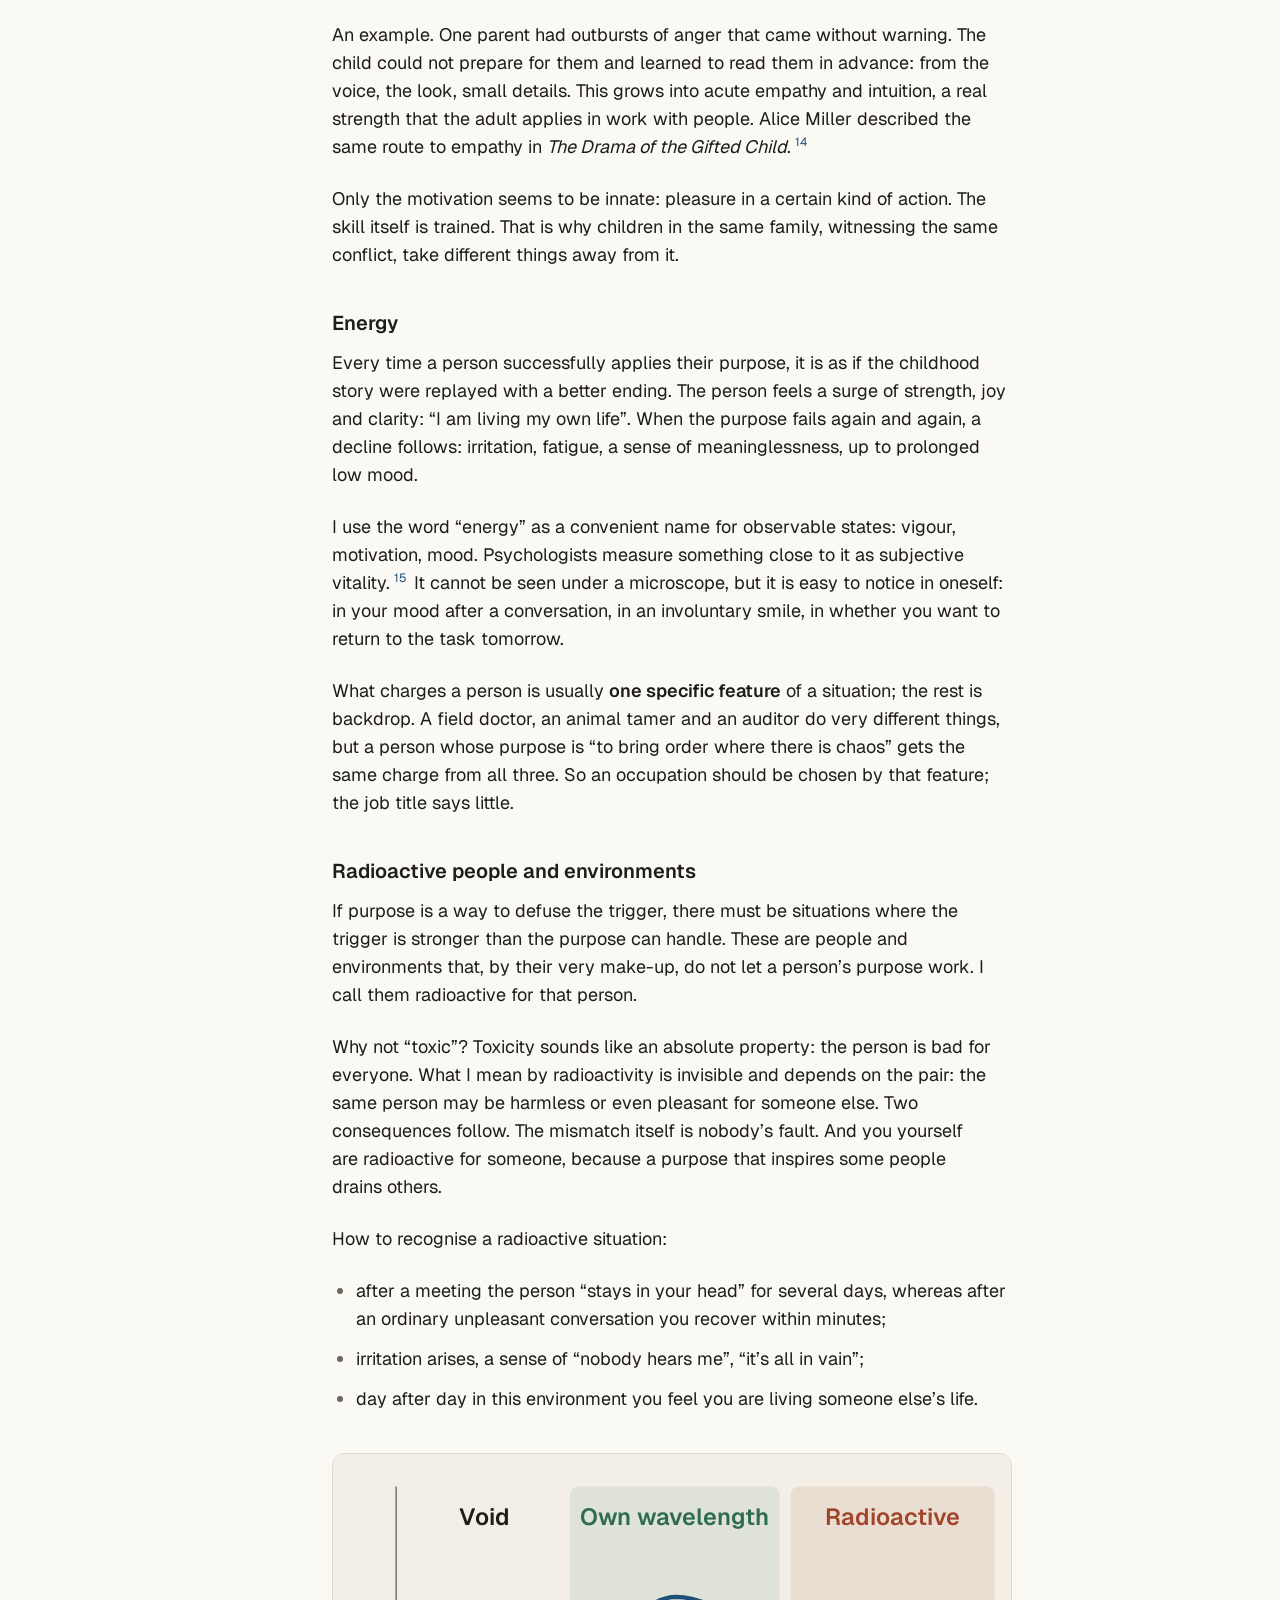
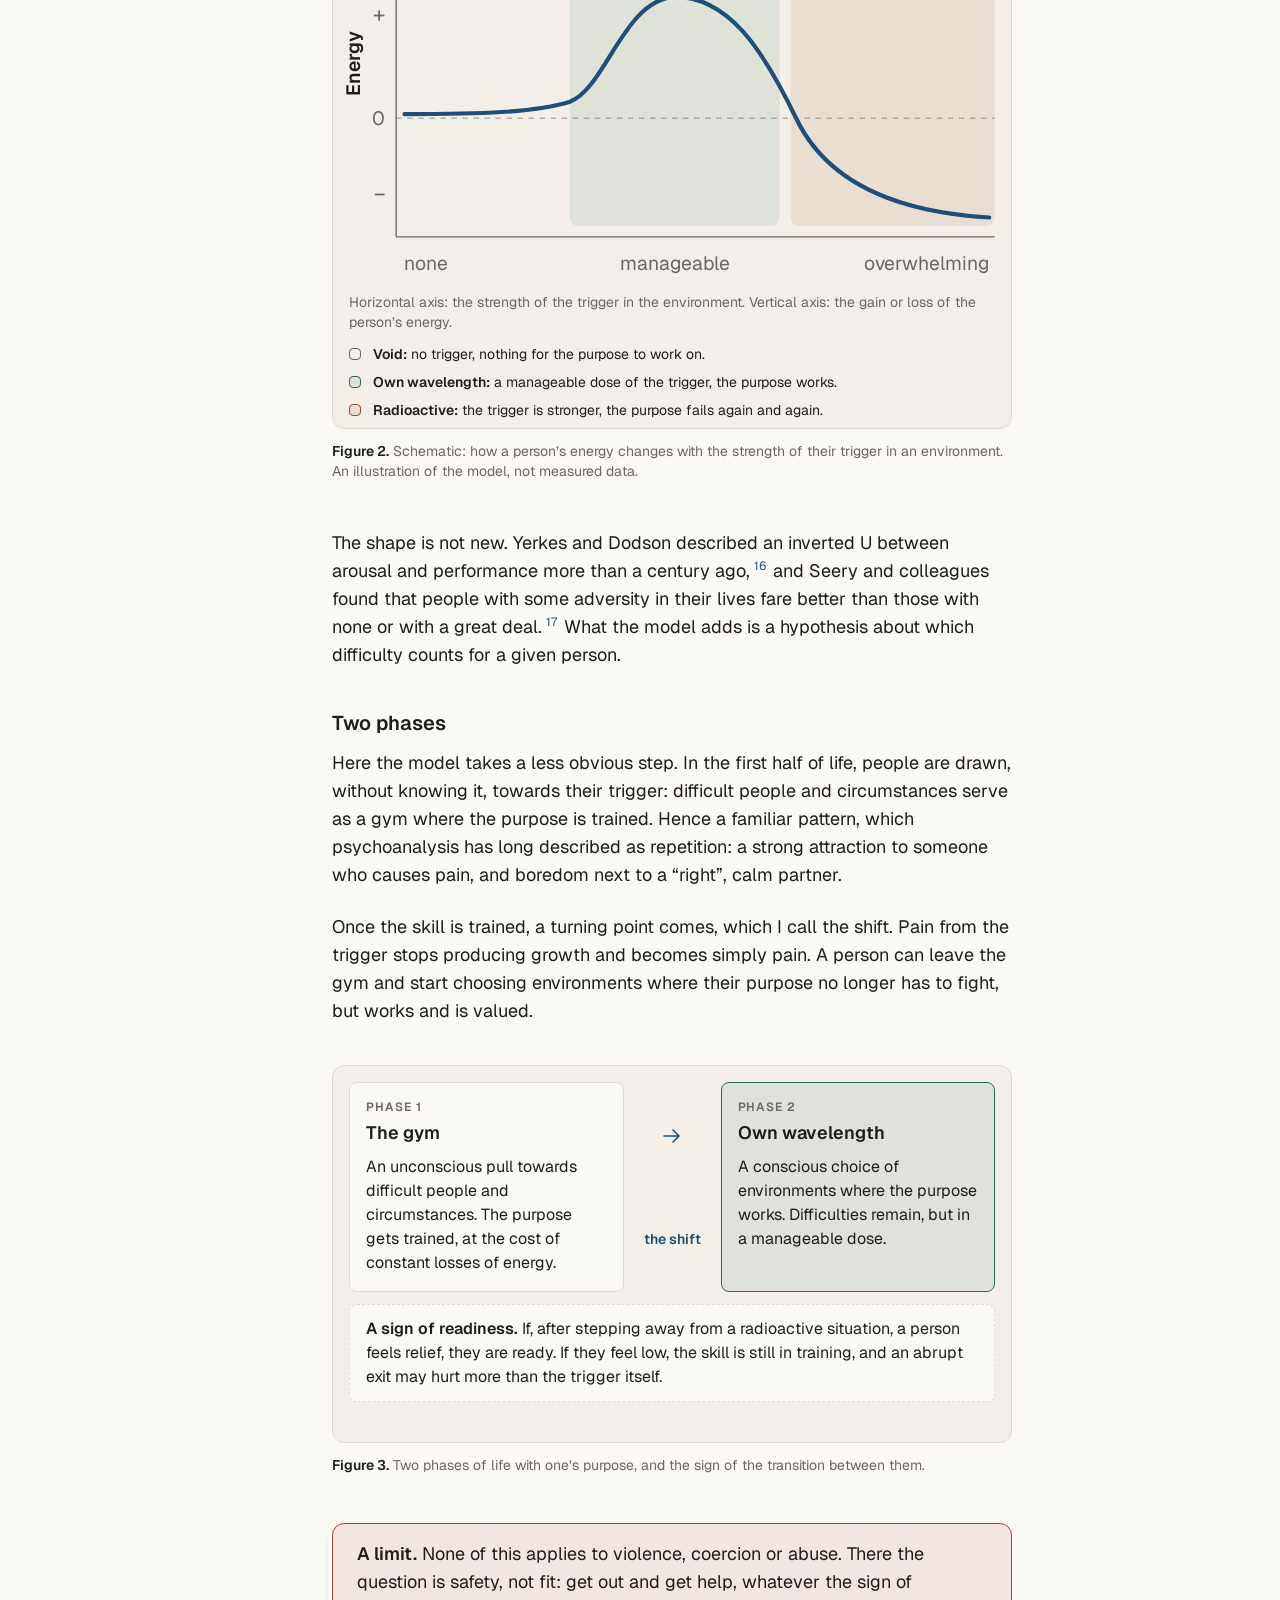
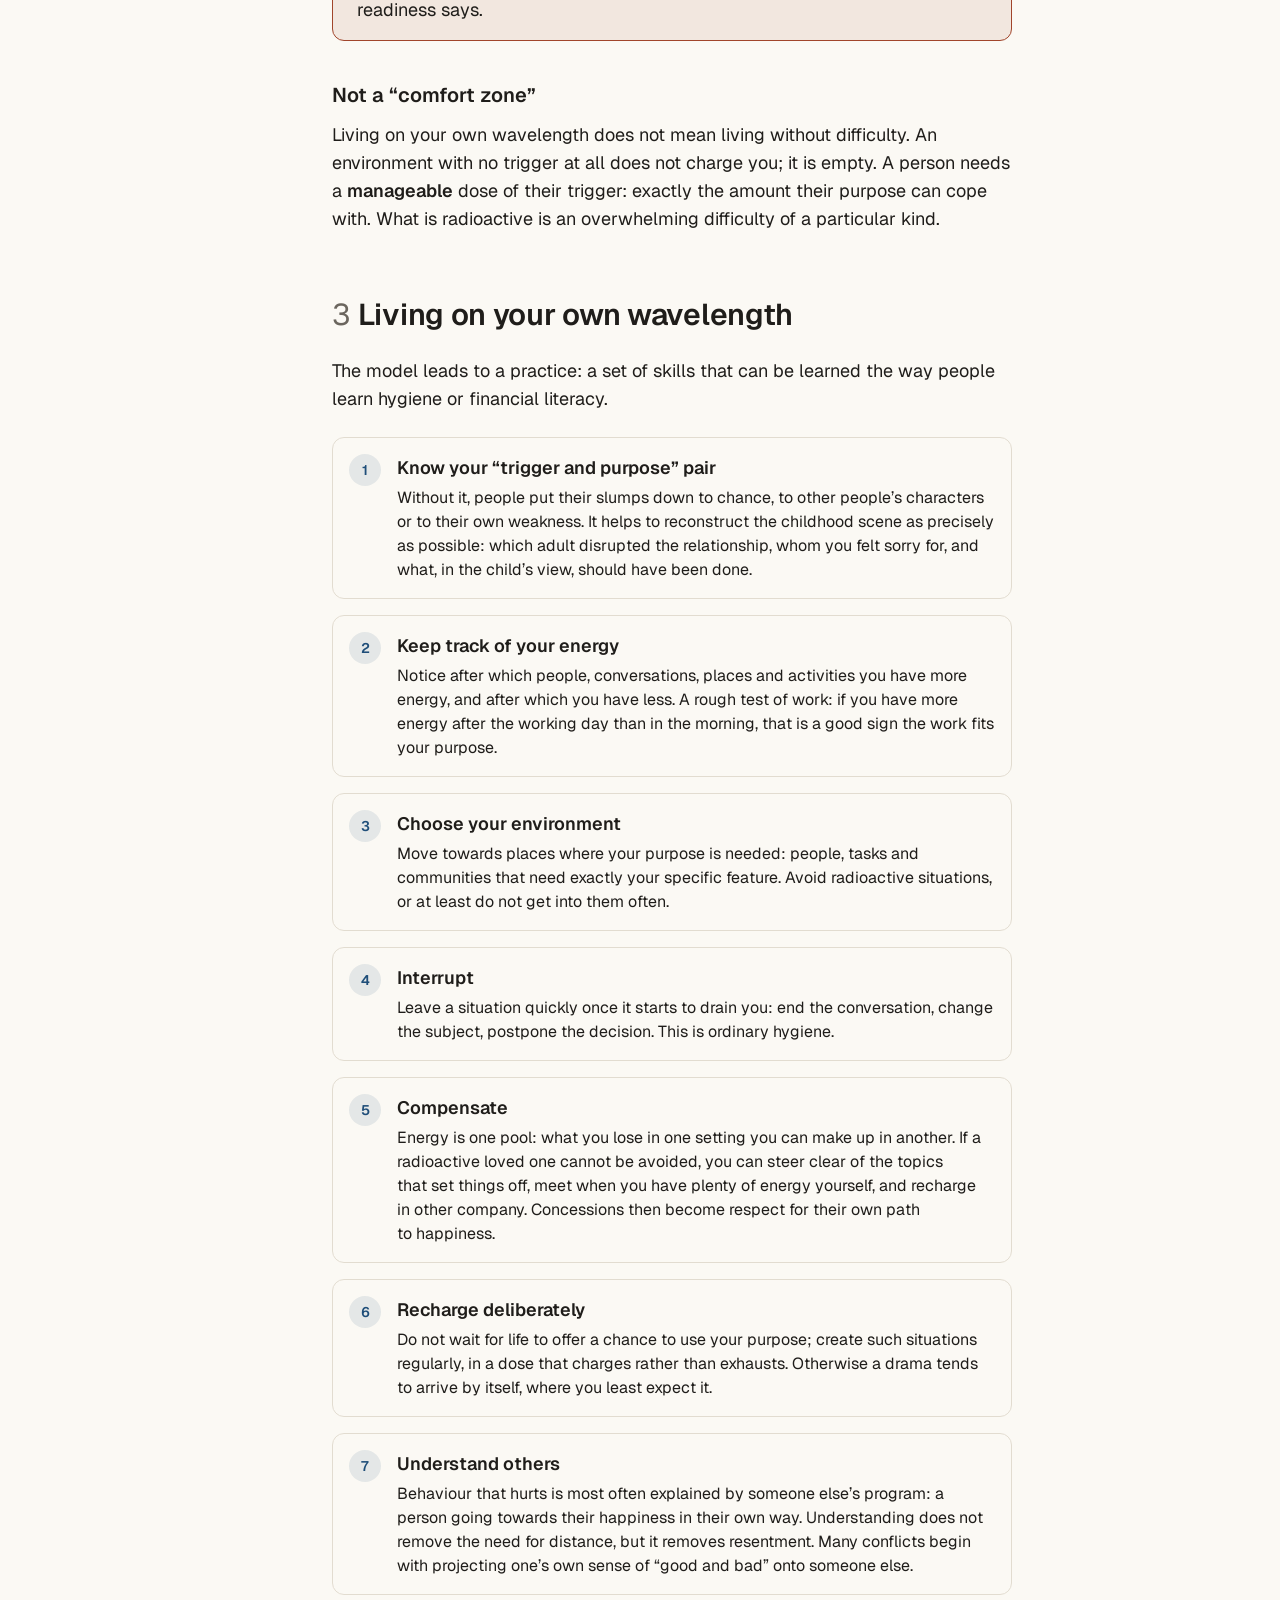
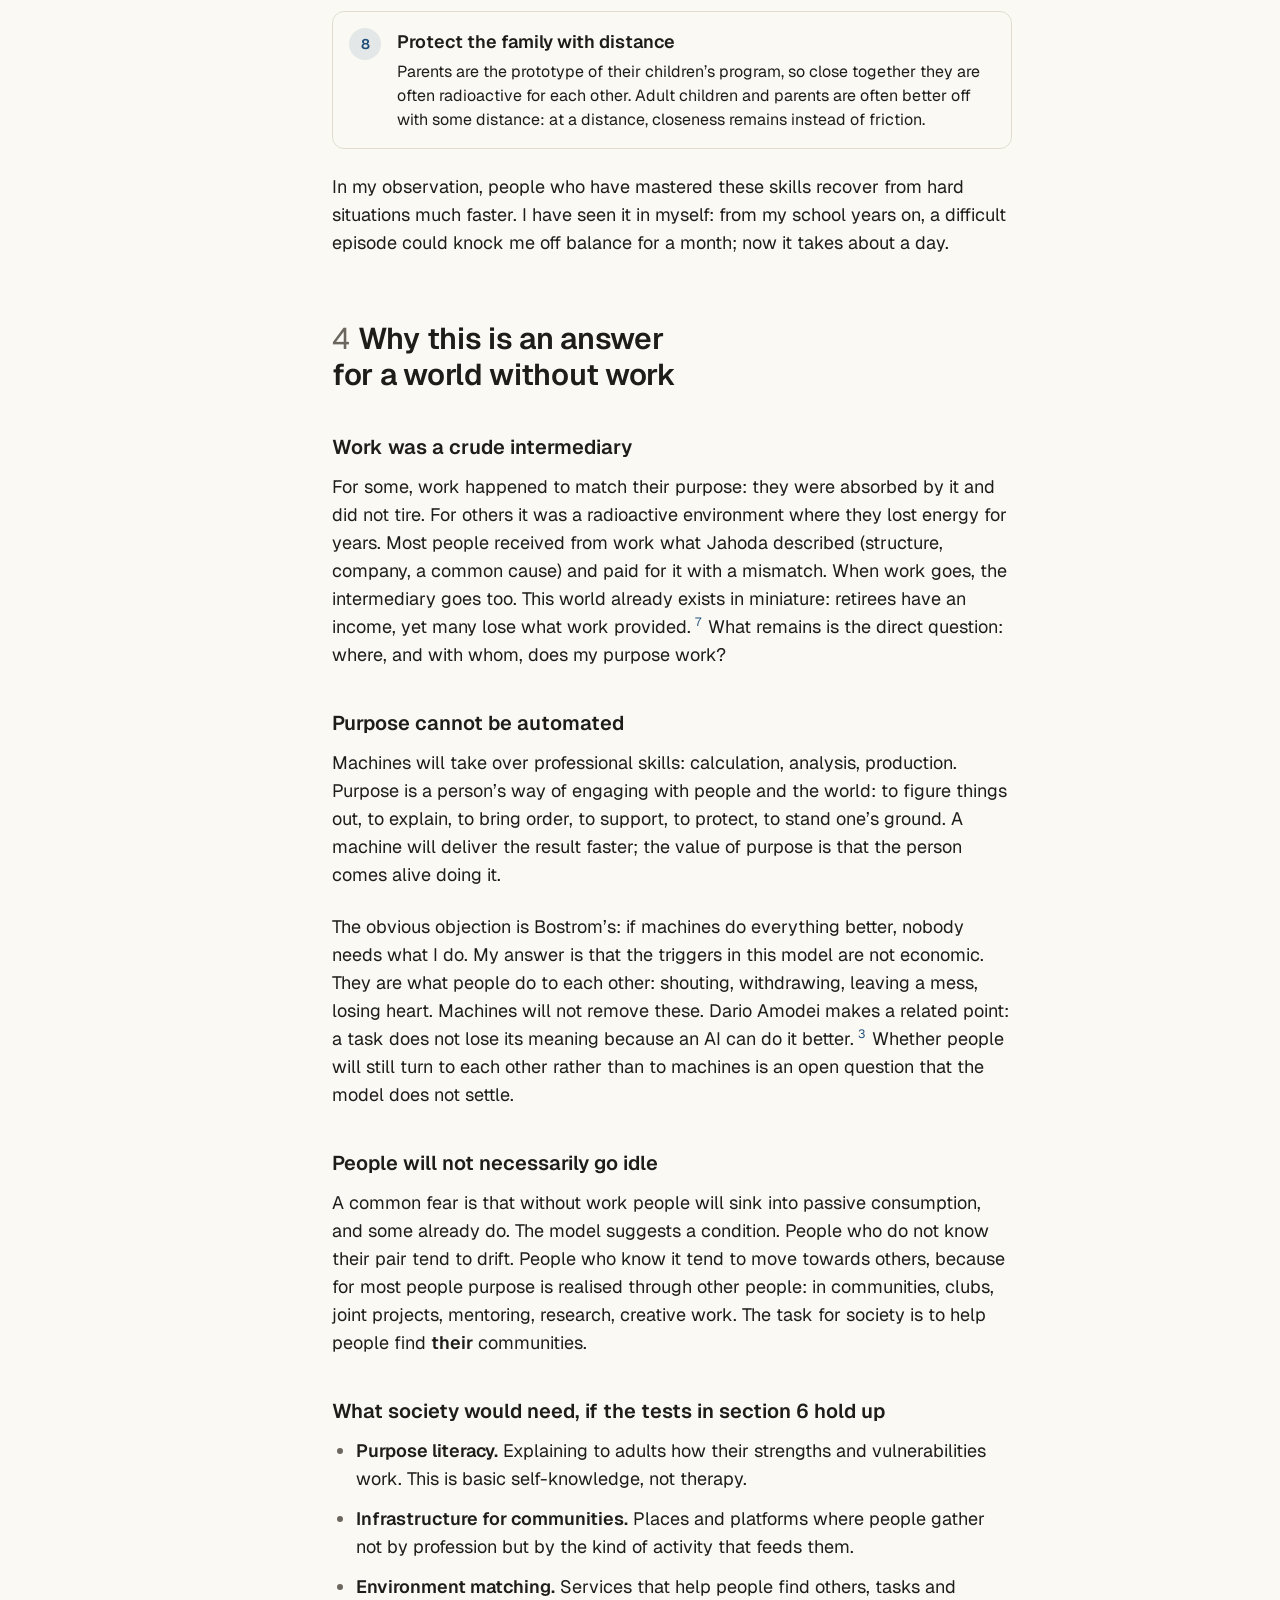
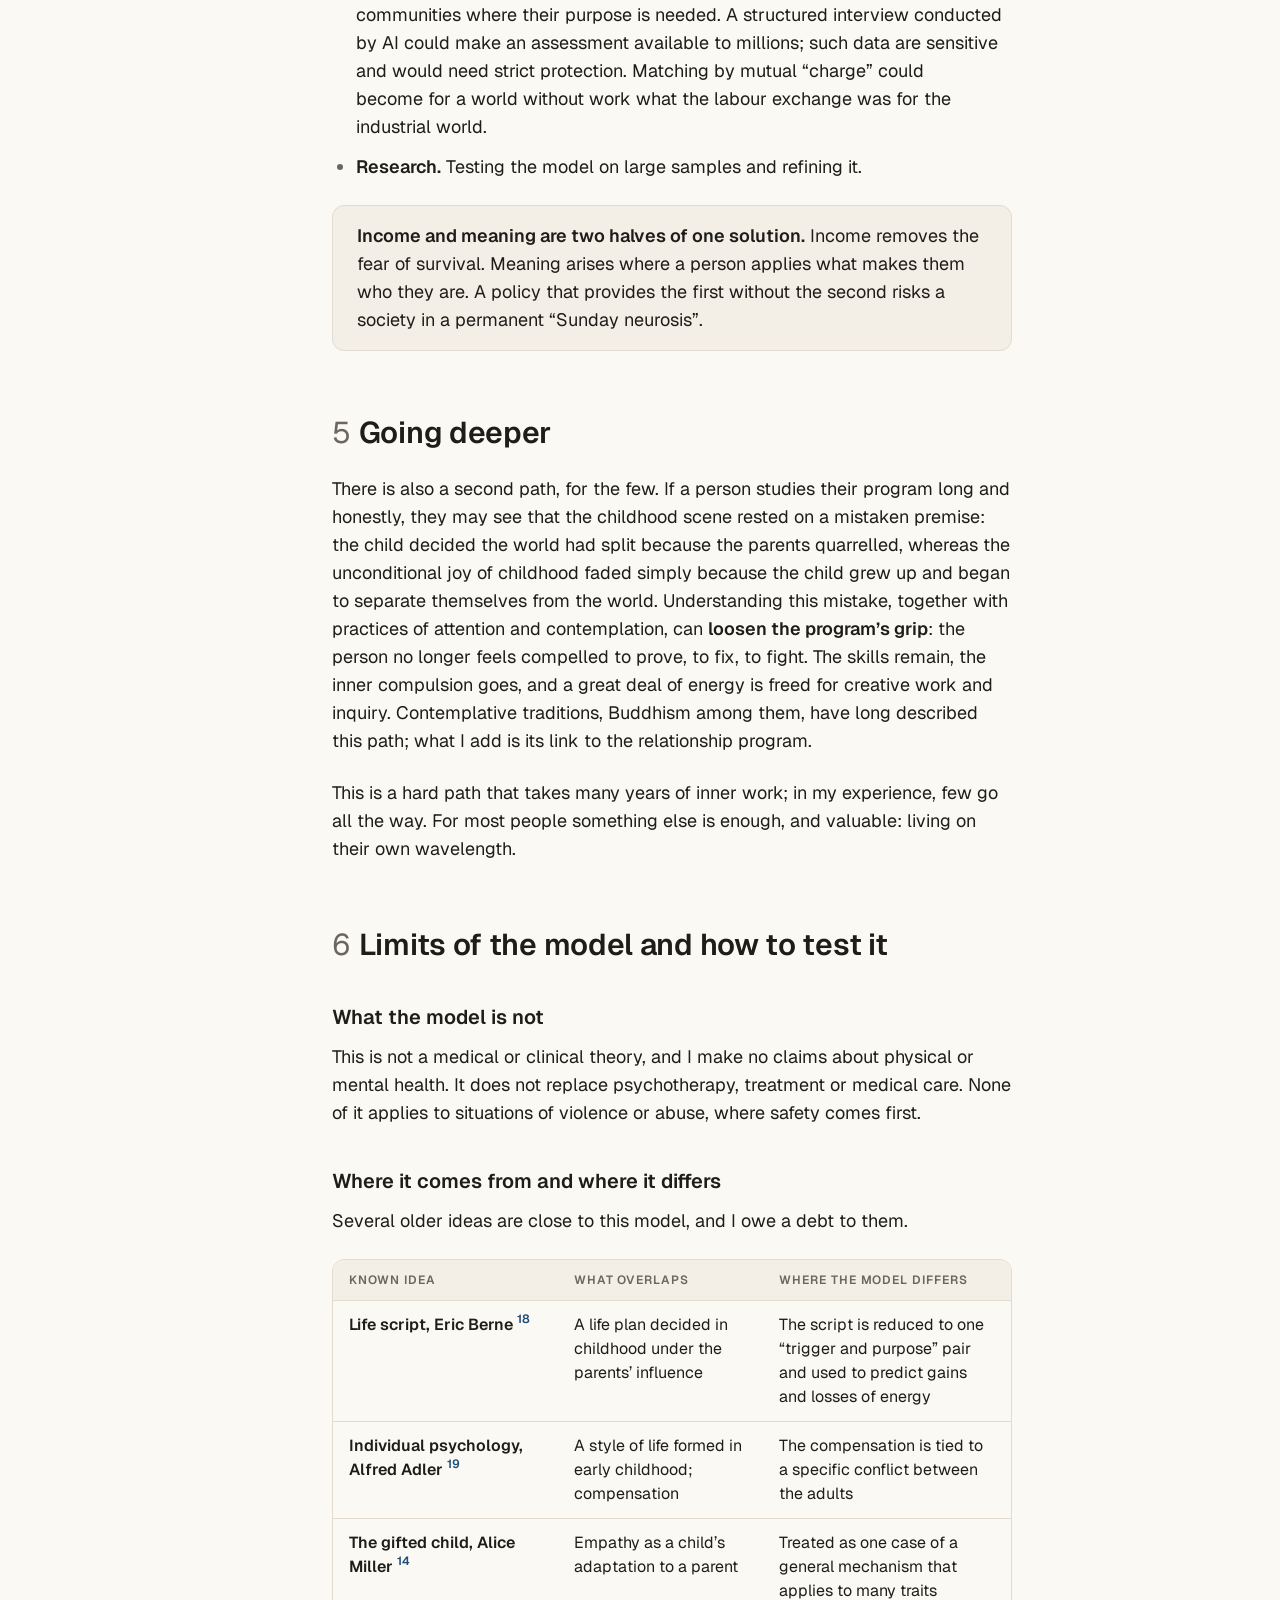
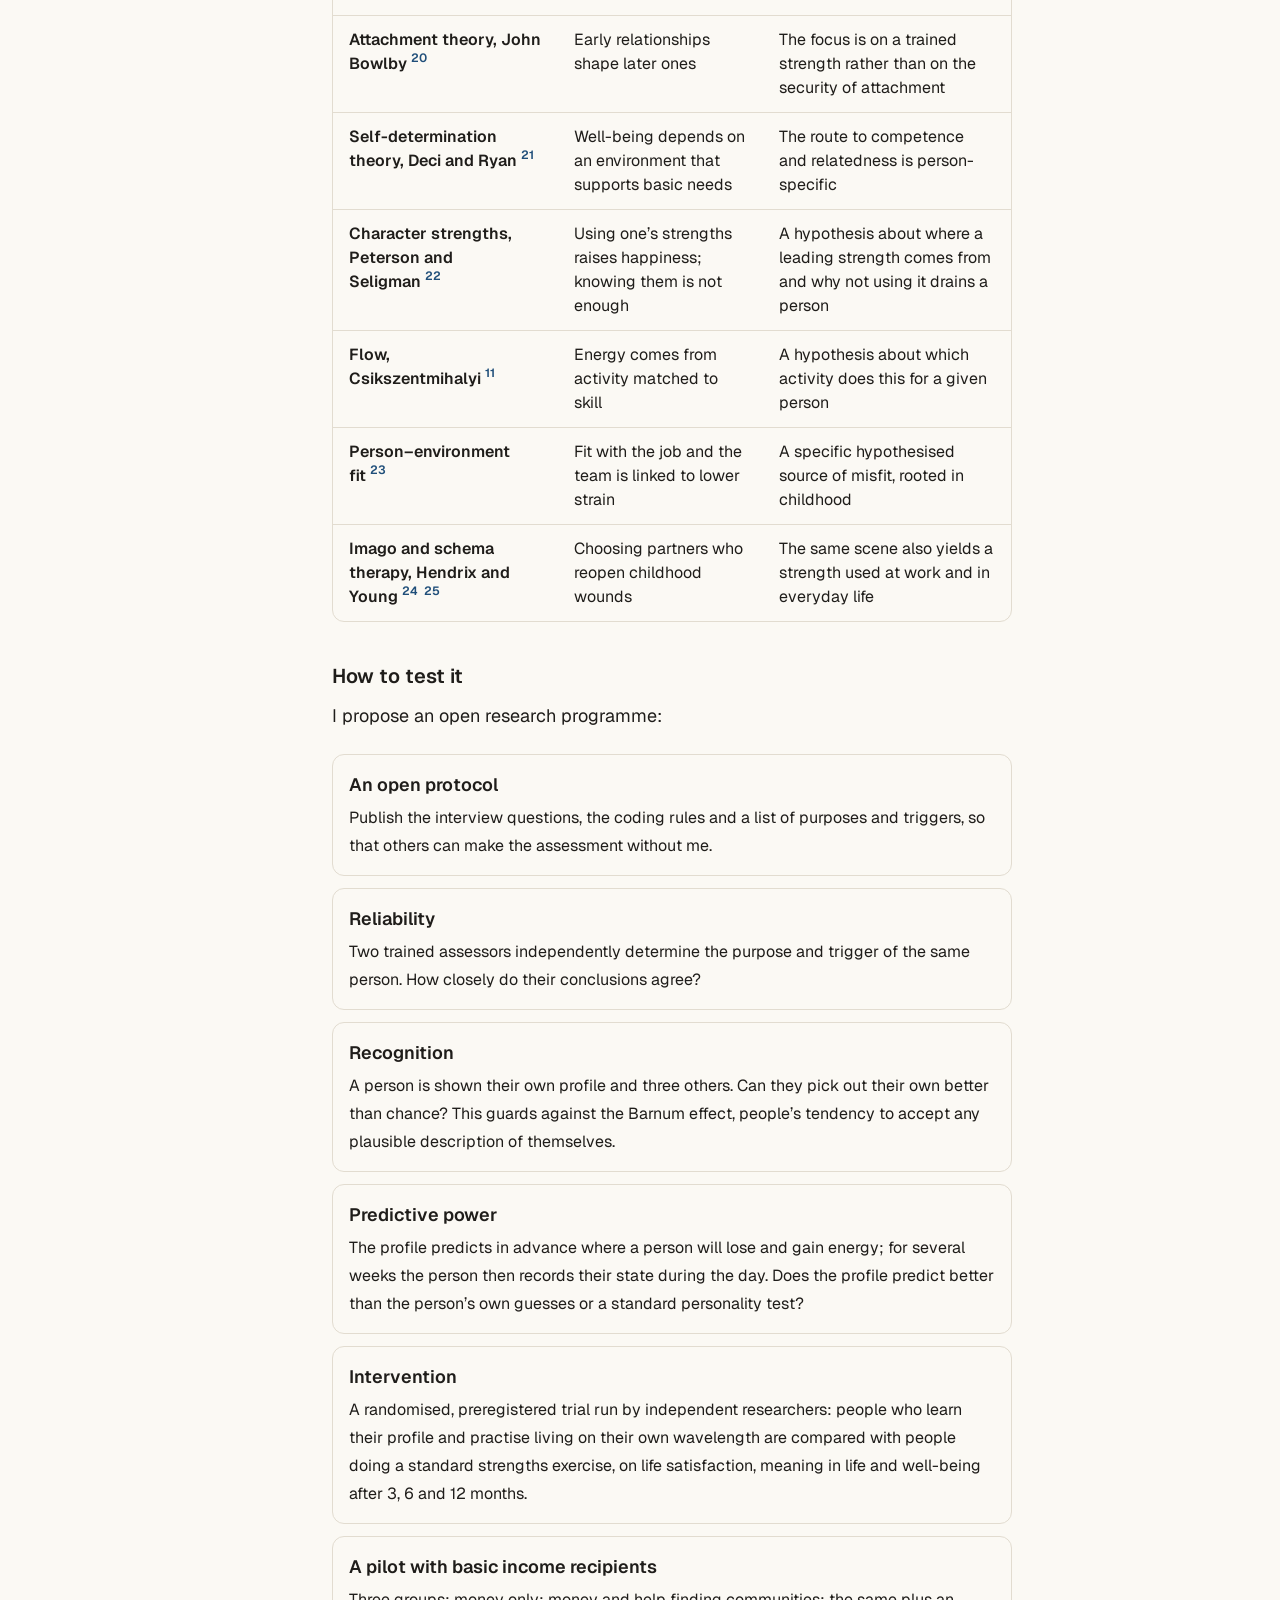
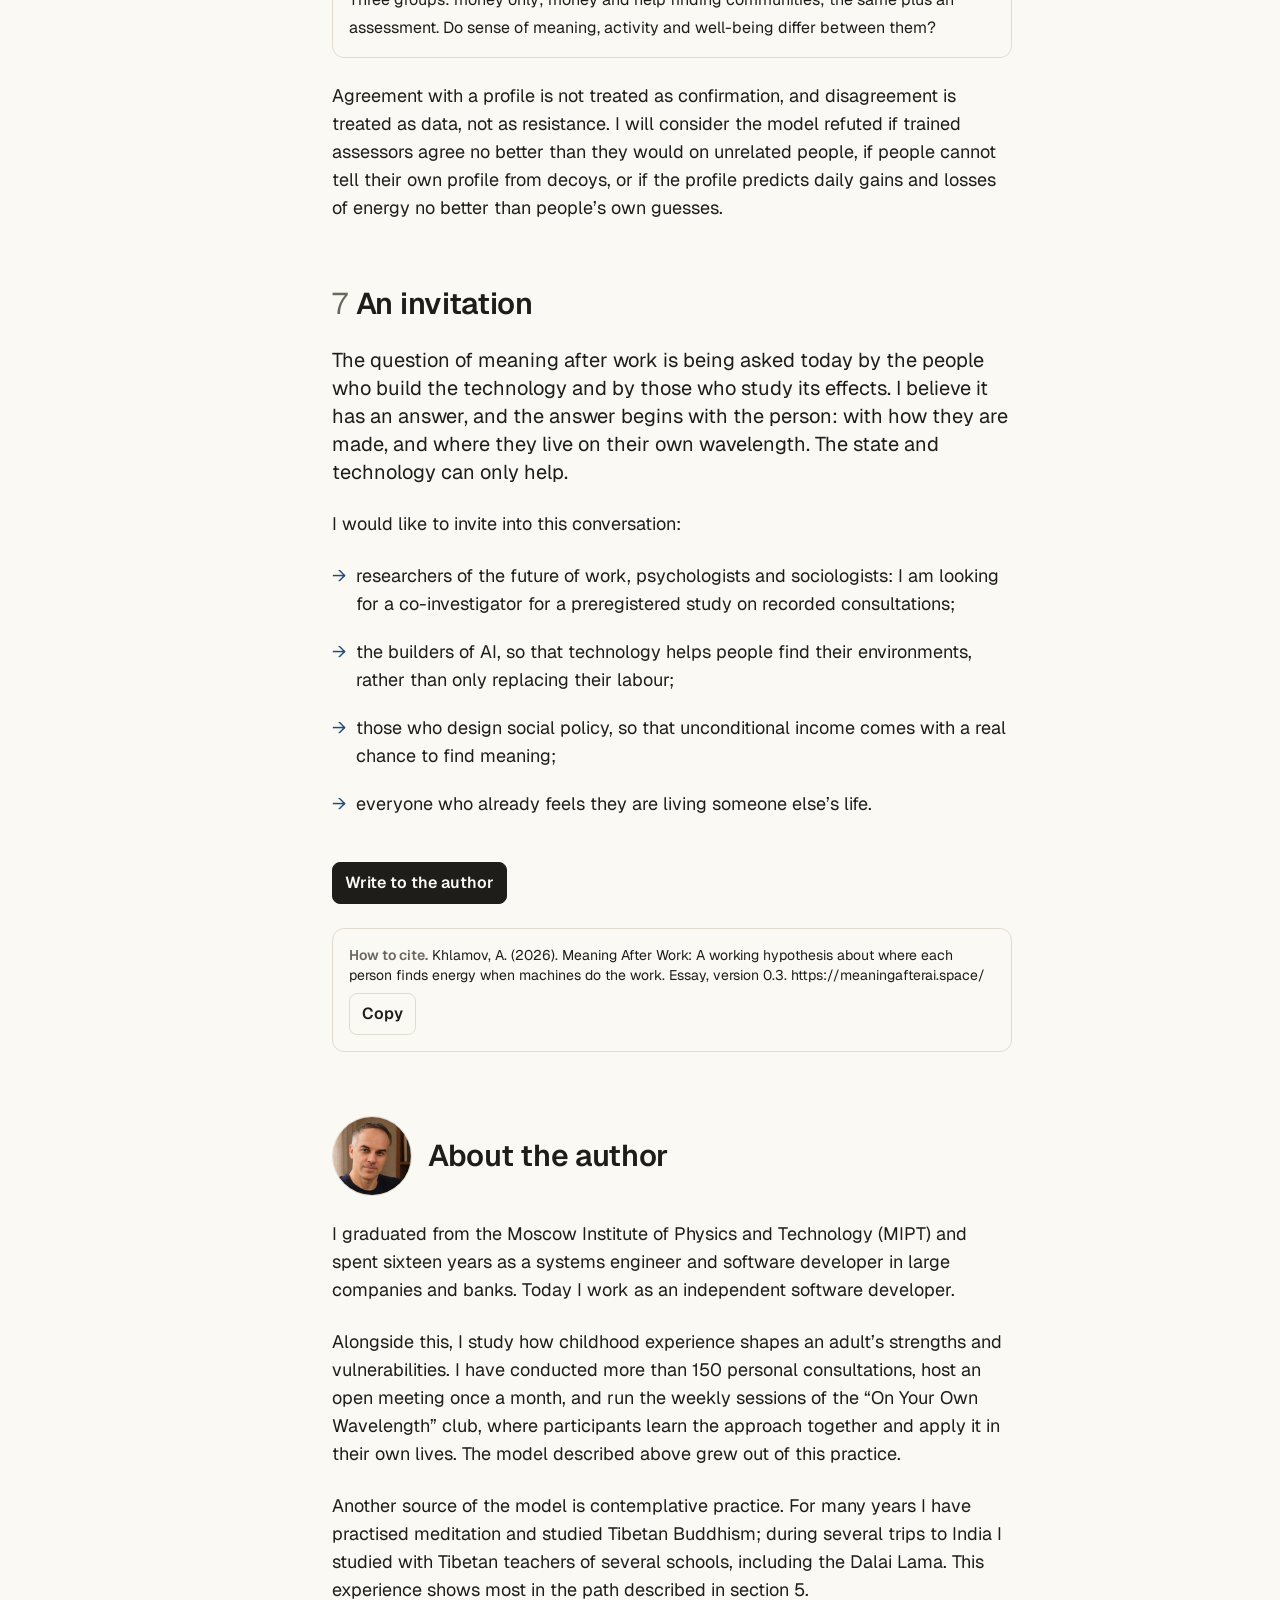
==== commit 8bd738c9: "Правки по рецензии: источники, гипотеза, предшественники, проверка, оговорки, вёрстка Co-Authored-By" ====
--- a/index.html
+++ b/index.html
@@ -3,8 +3,8 @@
 <head>
 <meta charset="utf-8">
 <meta name="viewport" content="width=device-width, initial-scale=1">
-<title>Living on Your Own Wavelength — an essay on meaning after work</title>
-<meta name="description" content="When machines take over almost all work, the hardest question will be meaning. This essay offers an individual answer: a model of purpose, energy and choosing your environment — living on your own wavelength.">
+<title>Meaning After Work — an essay by Aleksei Khlamov</title>
+<meta name="description" content="An essay on meaning when machines do the work: a working hypothesis about purpose, energy and choosing your environment.">
 <meta name="robots" content="noindex">
 <meta name="author" content="Aleksei Khlamov">
 <link rel="canonical" href="https://meaningafterai.space/">
@@ -14,8 +14,8 @@
 <meta property="og:type" content="article">
 <meta property="og:url" content="https://meaningafterai.space/">
 <meta property="og:site_name" content="Meaning after AI">
-<meta property="og:title" content="Living on Your Own Wavelength">
-<meta property="og:description" content="An answer to the question of meaning in a world where machines do the work.">
+<meta property="og:title" content="Meaning After Work">
+<meta property="og:description" content="A working hypothesis about where each person finds energy when machines do the work.">
 <meta property="og:locale" content="en_US">
 <meta property="og:locale:alternate" content="ru_RU">
 <meta name="twitter:card" content="summary_large_image">
@@ -24,7 +24,7 @@
 <link rel="preconnect" href="https://fonts.googleapis.com">
 <link rel="preconnect" href="https://fonts.gstatic.com" crossorigin>
 <link href="https://fonts.googleapis.com/css2?family=Geist:wght@400;500;600&display=swap" rel="stylesheet">
-<link rel="stylesheet" href="/assets/style.css?v=3">
+<link rel="stylesheet" href="/assets/style.css?v=4">
 <script>
   (function () {
     document.documentElement.classList.add('js');
@@ -75,13 +75,13 @@
     <article>
       <header class="title-block">
         <p class="kicker">Essay</p>
-        <h1>Living on Your Own Wavelength</h1>
-        <p class="subtitle">An answer to the question of meaning in a world where machines do the work</p>
+        <h1>Meaning After Work</h1>
+        <p class="subtitle">A working hypothesis about where each person finds energy when machines do the work</p>
         <div class="meta">
           <a href="#about">Aleksei Khlamov</a>
           <span>November 2026</span>
-          <span>15 min read</span>
-          <span class="draft">Draft</span>
+          <span>18 min read</span>
+          <span class="draft">Draft for comment, version 0.3</span>
         </div>
       </header>
 
@@ -105,28 +105,29 @@
 
       <section id="summary" class="abstract" aria-labelledby="summary-h">
         <h2 id="summary-h">Summary</h2>
-        <p>Leading thinkers and the people building artificial intelligence increasingly agree on one thing: once machines take over almost all work, the hardest question will not be economic, but a question of meaning. Money can be redistributed. But work gave people more than money, and no one yet knows what will replace that “more”.</p>
-        <p>I propose a model that answers this question at the level of the individual. Everyone has a <span class="term">purpose</span>: a leading trait of character they have been developing since childhood. When people use it, they gain energy and the sense that they are living their own life; when they cannot, they lose it. There are people and environments in which a particular person’s purpose fails again and again; I call them <span class="term">radioactive</span> for that person. Living <span class="term">on your own wavelength</span> means knowing your purpose, choosing environments where it works, and leaving those where it fades.</p>
-        <p>Work was only one such environment, and far from the right one for everyone. In a world without work, people could for the first time choose their occupations and company according to their purpose. This can be taught, and it can be tested.</p>
+        <p>The people building artificial intelligence, and those who study its consequences, keep returning to one question: when machines can do almost all work, what will people live for? They disagree about how hard it is. Elon Musk thinks meaning will be the real question; Dario Amodei thinks the economics will be harder. Income can at least be redistributed. Work gave people more than income, and no one has yet said what replaces the rest for a particular person.</p>
+        <p>I propose a working hypothesis that answers at the level of the individual. Everyone has what I call a <span class="term">purpose</span>, in a narrower sense than usual: not a goal or a mission, but a leading trait of character that a person has been practising since childhood. Using it gives people energy and the sense that they are living their own life; being unable to use it drains them. There are people and environments in which a particular person’s purpose fails again and again; I call them <span class="term">radioactive</span> for that person. Living <span class="term">on your own wavelength</span> means knowing your purpose, choosing environments where it works, and leaving those where it fades.</p>
+        <p>Work was only one such environment, and for many people not a good one. In a world without work, people could for the first time choose their occupations and company according to their purpose. If the hypothesis holds, this can be taught, and it can be tested.</p>
       </section>
 
       <section id="problem" aria-labelledby="problem-h">
         <h2 id="problem-h"><span class="num">1</span>The problem</h2>
 
         <h3>It was predicted almost a century ago</h3>
-        <p>In 1930 John Maynard Keynes wrote that within a hundred years humanity’s economic problem would largely be solved, and people would then face their permanent problem: “how to occupy the leisure, which science and compound interest will have won for him”.<sup class="ref"><a href="#ref-1" id="cite-1">1</a></sup> He also warned that humans had been shaped for ages by the struggle for subsistence, and a world without it would take away their habitual bearings.</p>
-
-        <h3>Today it is raised by those who build the technology</h3>
-        <p>Elon Musk says that probably nobody will have a job, and then “the question will really be one of meaning”.<sup class="ref"><a href="#ref-2" id="cite-2">2</a></sup> Dario Amodei, the head of Anthropic, ends his essay on a future with AI with a section on work and meaning.<sup class="ref"><a href="#ref-3" id="cite-3">3</a></sup> The philosopher Nick Bostrom devoted an entire book to a “solved world” in which human effort is no longer needed for any practical purpose.<sup class="ref"><a href="#ref-4" id="cite-4">4</a></sup> The historian Yuval Noah Harari warns of a class of people whose labour is economically unnecessary.<sup class="ref"><a href="#ref-5" id="cite-5">5</a></sup> The economist Daniel Susskind writes that work has become almost the only source of meaning and identity for modern people.<sup class="ref"><a href="#ref-6" id="cite-6">6</a></sup></p>
-
-        <h3>Money is not the main thing</h3>
-        <p>As early as the 1930s, the psychologist Marie Jahoda, studying the unemployed, showed that besides income, work gives people a structure to the day, contact outside the family, a share in a common purpose, status and activity itself.<sup class="ref"><a href="#ref-7" id="cite-7">7</a></sup> Meta-analyses confirm that unemployment noticeably harms mental health, and the effect grows with its duration.<sup class="ref"><a href="#ref-8" id="cite-8">8</a></sup> Basic income experiments in Finland and the United States showed that unconditional payments reduce anxiety and improve well-being, but do not by themselves create either occupation or meaning.<sup class="ref"><a href="#ref-9" id="cite-9">9</a></sup><sup class="ref"><a href="#ref-10" id="cite-10">10</a></sup></p>
+        <p>In 1930 John Maynard Keynes wrote that within a hundred years the economic problem would largely be solved, and that man would then meet what he called his permanent problem: “how to occupy the leisure, which science and compound interest will have won for him”.<sup class="ref"><a href="#ref-1" id="cite-1">1</a></sup> He warned that people had been shaped for ages by the struggle for subsistence, and that a world without it would leave them without their traditional purpose. His hundred years run out in 2030.</p>
+
+        <h3>Today it is raised by technologists and scholars alike</h3>
+        <p>Elon Musk says that probably nobody will have a job, and then “the question will really be one of meaning”.<sup class="ref"><a href="#ref-2" id="cite-2">2</a></sup> Dario Amodei, the head of Anthropic, devotes the last section of his essay on a future with AI to work and meaning; he expects people to keep finding meaning in relationships and in tasks they care about, and considers the economic side harder.<sup class="ref"><a href="#ref-3" id="cite-3">3</a></sup> The philosopher Nick Bostrom devoted an entire book to a “solved world” in which human effort is no longer needed for any practical purpose.<sup class="ref"><a href="#ref-4" id="cite-4">4</a></sup> The historian Yuval Noah Harari warns of a class of people whose labour is economically unnecessary.<sup class="ref"><a href="#ref-5" id="cite-5">5</a></sup> The economist Daniel Susskind argues that work has become a central source of meaning and identity for many people, and that a world with too little of it will need deliberate answers.<sup class="ref"><a href="#ref-6" id="cite-6">6</a></sup></p>
+
+        <h3>Money is not enough</h3>
+        <p>Studying the unemployed of the Austrian village of Marienthal in the 1930s, the psychologist Marie Jahoda saw that work gives people more than income. She later summed it up as five “latent functions”: a structure to the day, contact outside the family, a part in a collective purpose, status and identity, and regular activity. Later research found that retirees, too, often report fewer of these functions than people in work, although they have an income.<sup class="ref"><a href="#ref-7" id="cite-7">7</a></sup> Meta-analyses confirm that unemployment noticeably harms mental health, and that it is generally worse for the long-term unemployed.<sup class="ref"><a href="#ref-8" id="cite-8">8</a></sup></p>
+        <p>Basic income trials point the same way. Finland’s two-year experiment found recipients more satisfied with life and less strained;<sup class="ref"><a href="#ref-9" id="cite-9">9</a></sup> in a three-year American study, an early drop in stress faded after the first year.<sup class="ref"><a href="#ref-10" id="cite-10">10</a></sup> Neither trial set out to measure meaning, but neither suggests that money alone gives people something to do or a reason to do it.</p>
 
         <h3>Free time is not the answer</h3>
-        <p>Mihaly Csikszentmihalyi found a paradox: people want more leisure, yet they experience complete absorption more often at work than at rest.<sup class="ref"><a href="#ref-11" id="cite-11">11</a></sup> Viktor Frankl described the “Sunday neurosis”: the depression that sets in when the busy week ends and an inner emptiness becomes apparent.<sup class="ref"><a href="#ref-12" id="cite-12">12</a></sup> Take work away from millions of people and Sunday becomes permanent.</p>
-
-        <h3>The proposed answers are too general</h3>
-        <p>A culture of leisure, games, relationships, creativity, a state “leisure policy”.<sup class="ref"><a href="#ref-13" id="cite-13">13</a></sup> All of this is true on average and says almost nothing to a particular person. Games fill one person and drain another. One needs people around, another needs solitary inquiry. One flourishes when asked for help, another when left alone.</p>
+        <p>Mihaly Csikszentmihalyi found a paradox: people want more leisure, yet they experience complete absorption more often at work than at rest.<sup class="ref"><a href="#ref-11" id="cite-11">11</a></sup> Viktor Frankl described the “Sunday neurosis”: the dejection that sets in when the busy week ends and an inner emptiness becomes apparent.<sup class="ref"><a href="#ref-12" id="cite-12">12</a></sup> Take work away from millions of people and Sunday becomes permanent.</p>
+
+        <h3>The proposed answers work at the level of society</h3>
+        <p>A culture of leisure, games, relationships, creative work, a state “leisure policy”.<sup class="ref"><a href="#ref-13" id="cite-13">13</a></sup> These answers are reasonable for society as a whole, but they give no way to match a particular person with what will sustain them. Games energise one person and drain another. One needs people around, another needs solitary inquiry. One flourishes when asked for help, another when left alone.</p>
       </section>
 
       <div class="statement-wrap reveal">
@@ -135,44 +136,45 @@
 
       <section id="model" aria-labelledby="model-h">
         <h2 id="model-h"><span class="num">2</span>The model: where a person’s energy comes from</h2>
-        <p class="lead">The model grew out of my years of work with people: relationship analyses, personal consultations (I have recorded more than 150 of them) and regular open meetings. I do not consider it a proven theory. It is a working hypothesis, and in section 6 I propose how to test it.</p>
-
-        <h3>The starting point is happiness</h3>
-        <p>I start from a simple assumption: everything a person does is aimed at being happy. Everyone knew this state in early childhood: joy without conditions, simply because you exist. Growing up, a person begins to separate themselves from the world, the world begins to seem threatening, and that state fades. From then on, life becomes a search for the way back, and everyone’s way is their own.</p>
+        <p class="lead">The model grew out of my years of work with people: case-by-case work on their relationships, one-to-one consultations (I have recorded more than 150 of them) and regular open meetings. I do not consider it a proven theory. It is a working hypothesis, and in section 6 I propose how to test it.</p>
+
+        <h3>The starting assumption: happiness</h3>
+        <p>I start from an assumption rather than a finding: everything a person does is aimed at being happy. Most people, I believe, knew this state in early childhood: joy without conditions, simply because you exist. Growing up, a person begins to separate themselves from the world, the world begins to seem threatening, and that state fades. From then on, life becomes a search for the way back, and everyone’s way is their own.</p>
 
         <h3>The childhood scene</h3>
-        <p>Somewhere between the ages of three and seven, a child sees their parents quarrel. Conflict between adults is inevitable: they are two personalities with different goals. But the child experiences the rift between them as a rift inside themselves, and does two things:</p>
+        <p>My hypothesis is that each person’s way is set early, usually between three and seven, in the conflicts a child witnesses between the adults closest to them. Conflict between adults is inevitable: they are two personalities with different goals. But the child experiences the rift between them as a rift inside themselves, and does two things:</p>
         <ul>
           <li>notices <strong>how one of the adults disrupts the relationship</strong>: shouting, withdrawing, pressuring, belittling. This becomes their <span class="term">trigger</span>;</li>
-          <li>invents <strong>how the other adult should have fixed it</strong>: outshout, wait it out in silence, talk it through, embrace, restore order, leave with an ultimatum. This becomes their <span class="term">purpose</span>.</li>
+          <li>invents <strong>how the other adult should have fixed it</strong>: by shouting louder, waiting it out in silence, talking it through, embracing, restoring order, leaving with an ultimatum. This becomes their <span class="term">purpose</span>.</li>
         </ul>
+        <p>I cannot observe that scene directly. What I work with is the scene as the adult tells it now, and it is this story, accurate or not, that I use to predict where the person gains and loses energy. The model does not deny heredity or temperament; it describes what a child builds on top of them.</p>
 
         <figure class="reveal">
           <div class="scheme-box">
             <div class="scheme">
               <div class="node n-a"><span class="label">Adult A</span><p>disrupts the relationship: shouts, withdraws, pressures</p></div>
               <div class="node n-c"><span class="label">Child, aged 3–7</span><p>experiences the quarrel as a rift inside themselves</p></div>
-              <div class="node n-b"><span class="label">Adult B</span><p>“could have fixed it”: outshout, wait it out, talk it through, embrace</p></div>
-              <div class="node n-t"><span class="label">Trigger</span><p>what throws you off balance, and what you keep running into all your life</p></div>
-              <div class="node n-p"><span class="label">Purpose</span><p>the way to defuse the trigger, trained all your life</p></div>
-              <div class="node n-g"><span class="label">Relationship program</span><p>trigger + purpose → training since childhood → character, skill, “talent”</p></div>
+              <div class="node n-b"><span class="label">Adult B</span><p>“should have fixed it”: by shouting louder, waiting it out, talking it through, embracing</p></div>
+              <div class="node n-t"><span class="label">Trigger <span class="from">↑ from adult A</span></span><p>what throws you off balance, and what you keep running into all your life</p></div>
+              <div class="node n-p"><span class="label">Purpose <span class="from">↑ from adult B</span></span><p>the way to defuse the trigger, practised all your life</p></div>
+              <div class="node n-g"><span class="label">Relationship program</span><p>trigger + purpose → practice since childhood → character, skill, “talent”</p></div>
             </div>
           </div>
-          <figcaption><b>Figure 1.</b> A single childhood scene gives rise to both a person’s vulnerability and their leading strength.</figcaption>
+          <figcaption><b>Figure 1.</b> The hypothesis: a single childhood scene gives rise to both a person’s vulnerability and their leading strength.</figcaption>
         </figure>
 
-        <p>I call this pair a <span class="term">relationship program</span>: trigger plus purpose. The child does not remember it as a decision, but from then on trains the invented method all their life: in kindergarten, at school, with friends, at work. By adulthood they do it better than most people. This is usually called talent or character.</p>
-        <p>An example. One parent had outbursts of anger that came without warning. The child could not prepare for them and learned to read them in advance: from the voice, the look, small details. This grows into fine empathy and intuition, a real strength that the adult applies in work with people.</p>
-        <p>What seems to be innate is only a <strong>motivation</strong>: pleasure in a certain kind of action. The skill itself is trained. That is why children in the same family, witnessing the same conflict, take different things away from it.</p>
+        <p>I call this pair a <span class="term">relationship program</span>: trigger plus purpose. The child does not remember it as a decision, but goes on practising the invented method for the rest of their life: in kindergarten, at school, with friends, at work. By adulthood they do it better than most people. This is usually called talent or character.</p>
+        <p>An example. One parent had outbursts of anger that came without warning. The child could not prepare for them and learned to read them in advance: from the voice, the look, small details. This grows into acute empathy and intuition, a real strength that the adult applies in work with people. Alice Miller described the same route to empathy in <i>The Drama of the Gifted Child</i>.<sup class="ref"><a href="#ref-14" id="cite-14">14</a></sup></p>
+        <p>Only the motivation seems to be innate: pleasure in a certain kind of action. The skill itself is trained. That is why children in the same family, witnessing the same conflict, take different things away from it.</p>
 
         <h3>Energy</h3>
-        <p>Every time a person successfully applies their purpose, the subconscious seems to relive a story in which the childhood rift is mended. The person feels a surge of strength, joy and clarity: “I am living my own life”. When the purpose fails again and again, a decline follows: irritation, fatigue, a sense of meaninglessness, up to prolonged depression.</p>
-        <p>I use the word “energy” as a convenient name for observable states: vigour, motivation, mood. It cannot be seen under a microscope, but it is easy to notice in oneself: in your mood after a conversation, in an involuntary smile, in whether you want to return to the task tomorrow.</p>
-        <p>What charges a person is usually <strong>one subtle nuance</strong> of a situation; the rest is scenery. A field doctor, an animal tamer and an auditor do very different things, but a person whose purpose is “to bring order where there is chaos” is fed by all three equally. So an occupation should be chosen by that nuance; the name of the profession says little.</p>
+        <p>Every time a person successfully applies their purpose, it is as if the childhood story were replayed with a better ending. The person feels a surge of strength, joy and clarity: “I am living my own life”. When the purpose fails again and again, a decline follows: irritation, fatigue, a sense of meaninglessness, up to prolonged low mood.</p>
+        <p>I use the word “energy” as a convenient name for observable states: vigour, motivation, mood. Psychologists measure something close to it as subjective vitality.<sup class="ref"><a href="#ref-15" id="cite-15">15</a></sup> It cannot be seen under a microscope, but it is easy to notice in oneself: in your mood after a conversation, in an involuntary smile, in whether you want to return to the task tomorrow.</p>
+        <p>What charges a person is usually <strong>one specific feature</strong> of a situation; the rest is backdrop. A field doctor, an animal tamer and an auditor do very different things, but a person whose purpose is “to bring order where there is chaos” gets the same charge from all three. So an occupation should be chosen by that feature; the job title says little.</p>
 
         <h3>Radioactive people and environments</h3>
-        <p>If purpose is a way to defuse the trigger, there must be situations where the trigger is stronger. These are people and environments that, by their very make-up, do not let a person’s purpose work. I call them radioactive: for you.</p>
-        <p>Why not “toxic”? Toxicity sounds like an absolute property: the person is bad for everyone. Radioactivity is selective and invisible: the same person may be harmless or even pleasant for someone else. It is a property of a <strong>pair</strong>, not of a personality. Two consequences follow: no one is to blame, since the loss of energy is caused by a mismatch rather than ill will; and you yourself are radioactive for someone, because a purpose that inspires some people drains others.</p>
+        <p>If purpose is a way to defuse the trigger, there must be situations where the trigger is stronger than the purpose can handle. These are people and environments that, by their very make-up, do not let a person’s purpose work. I call them radioactive for that person.</p>
+        <p>Why not “toxic”? Toxicity sounds like an absolute property: the person is bad for everyone. What I mean by radioactivity is invisible and depends on the pair: the same person may be harmless or even pleasant for someone else. Two consequences follow. The mismatch itself is nobody’s fault. And you yourself are radioactive for someone, because a purpose that inspires some people drains others.</p>
         <p>How to recognise a radioactive situation:</p>
         <ul>
           <li>after a meeting the person “stays in your head” for several days, whereas after an ordinary unpleasant conversation you recover within minutes;</li>
@@ -184,7 +186,7 @@
           <div class="chart">
             <svg viewBox="0 0 480 300" role="img" aria-labelledby="fig2-title fig2-desc">
               <title id="fig2-title">A person’s energy depending on the strength of their trigger in an environment</title>
-              <desc id="fig2-desc">Without a trigger, energy is near zero; with a manageable dose it peaks; with an overwhelming one it turns negative.</desc>
+              <desc id="fig2-desc">Without a trigger, energy stays near zero; with a manageable dose it peaks; with an overwhelming one it turns negative.</desc>
               <rect class="z-ok" x="166" y="12" width="152" height="246" rx="6"></rect>
               <rect class="z-warn" x="326" y="12" width="148" height="246" rx="6"></rect>
               <text class="t-strong" x="104" y="40" font-size="17" text-anchor="middle">Void</text>
@@ -196,25 +198,27 @@
               <text x="32" y="110" font-size="16" text-anchor="end">+</text>
               <text x="32" y="240" font-size="16" text-anchor="end">−</text>
               <text x="32" y="185" font-size="14" text-anchor="end">0</text>
-              <path class="curve" d="M46 175 C 110 173, 170 95, 240 92 S 312 122, 336 180 S 400 244, 470 250"></path>
+              <path class="curve" d="M46 177 C 100 177, 140 176, 166 168 C 192 158, 205 94, 242 92 C 280 92, 305 128, 330 180 C 352 226, 402 248, 470 252"></path>
               <text x="46" y="290" font-size="14">none</text>
               <text x="242" y="290" font-size="14" text-anchor="middle">manageable</text>
               <text x="470" y="290" font-size="14" text-anchor="end">overwhelming</text>
               <text class="t-strong" x="14" y="140" font-size="14" text-anchor="middle" transform="rotate(-90 14 140)">Energy</text>
             </svg>
+            <p class="axis-note">Horizontal axis: the strength of the trigger in the environment. Vertical axis: the gain or loss of the person’s energy.</p>
             <ul class="legend">
               <li><span class="sw sw-empty"></span><b>Void:</b> no trigger, nothing for the purpose to work on.</li>
               <li><span class="sw sw-ok"></span><b>Own wavelength:</b> a manageable dose of the trigger, the purpose works.</li>
               <li><span class="sw sw-warn"></span><b>Radioactive:</b> the trigger is stronger, the purpose fails again and again.</li>
             </ul>
-            <p class="axis-note">Horizontal axis: the strength of the trigger in the environment. Vertical axis: the person’s energy.</p>
           </div>
           <figcaption><b>Figure 2.</b> Schematic: how a person’s energy changes with the strength of their trigger in an environment. An illustration of the model, not measured data.</figcaption>
         </figure>
 
+        <p>The shape is not new. Yerkes and Dodson described an inverted U between arousal and performance more than a century ago,<sup class="ref"><a href="#ref-16" id="cite-16">16</a></sup> and Seery and colleagues found that people with some adversity in their lives fare better than those with none or with a great deal.<sup class="ref"><a href="#ref-17" id="cite-17">17</a></sup> What the model adds is a hypothesis about which difficulty counts for a given person.</p>
+
         <h3>Two phases</h3>
-        <p>Here the model takes a less obvious step. In the first half of life, the subconscious itself <strong>pulls</strong> a person towards their trigger: difficult people and circumstances serve as a training ground for the purpose. Hence a familiar pattern: a strong attraction to someone who causes pain, and boredom next to a “right”, calm partner.</p>
-        <p>Once the skill is trained, a turning point comes. Pain from the trigger stops producing growth and becomes simply pain. A person can leave the “gym” and start choosing environments where their purpose does not fight but works and is valued.</p>
+        <p>Here the model takes a less obvious step. In the first half of life, people are drawn, without knowing it, towards their trigger: difficult people and circumstances serve as a gym where the purpose is trained. Hence a familiar pattern, which psychoanalysis has long described as repetition: a strong attraction to someone who causes pain, and boredom next to a “right”, calm partner.</p>
+        <p>Once the skill is trained, a turning point comes, which I call the shift. Pain from the trigger stops producing growth and becomes simply pain. A person can leave the gym and start choosing environments where their purpose no longer has to fight, but works and is valued.</p>
 
         <figure class="reveal">
           <div class="scheme-box">
@@ -231,44 +235,49 @@
           <figcaption><b>Figure 3.</b> Two phases of life with one’s purpose, and the sign of the transition between them.</figcaption>
         </figure>
 
+        <div class="callout callout-warn">
+          <p><strong>A limit.</strong> None of this applies to violence, coercion or abuse. There the question is safety, not fit: get out and get help, whatever the sign of readiness says.</p>
+        </div>
+
         <h3>Not a “comfort zone”</h3>
         <p>Living on your own wavelength does not mean living without difficulty. An environment with no trigger at all does not charge you; it is empty. A person needs a <strong>manageable</strong> dose of their trigger: exactly the amount their purpose can cope with. What is radioactive is an overwhelming difficulty of a particular kind.</p>
       </section>
 
       <section id="practice" aria-labelledby="practice-h">
         <h2 id="practice-h"><span class="num">3</span>Living on your own wavelength</h2>
-        <p>The model leads to a practical culture: a set of skills that can be learned the way people learn hygiene or financial literacy.</p>
+        <p>The model leads to a practice: a set of skills that can be learned the way people learn hygiene or financial literacy.</p>
         <ol class="principles">
-          <li><h3>Know your “trigger and purpose” pair</h3><p>Without it, people explain their slumps by chance, by other people’s characters or by their own weakness. It is enough to reconstruct the childhood scene precisely: which adult disrupted the relationship, whom you felt sorry for, and what, in the child’s view, should have been done.</p></li>
-          <li><h3>Keep track of your energy</h3><p>Notice after which people, conversations, places and activities you have more energy, and after which you have less. A simple test of work: if you have more energy after the working day than in the morning, the work fits your purpose.</p></li>
-          <li><h3>Choose your environment</h3><p>Move towards places where your purpose is needed: people, tasks and communities that need exactly your subtle nuance. Avoid radioactive situations, or at least do not get into them often.</p></li>
-          <li><h3>Interrupt</h3><p>Leave a situation quickly once it starts to “emit”: end the conversation, change the subject, postpone the decision. This is ordinary hygiene.</p></li>
-          <li><h3>Compensate</h3><p>Energy is shared, “like air”: a loss in one environment can be made up in another. If a radioactive loved one cannot be avoided, you can cut down on the “resonant” topics, meet when you have plenty of energy yourself, and recharge in other company. Concessions then become respect for their own path to happiness.</p></li>
-          <li><h3>Recharge deliberately</h3><p>Do not wait for life to offer a chance to use your purpose; create such situations regularly, in a dose that charges rather than exhausts. Otherwise the subconscious will stage a drama where you least expect it.</p></li>
-          <li><h3>Understand others</h3><p>Behaviour that hurts is most often explained by someone else’s program: a person going towards their happiness in their own way. Understanding does not cancel distance, but it removes resentment. Many conflicts begin with projecting one’s own sense of “good and bad” onto someone else.</p></li>
-          <li><h3>Protect the family with distance</h3><p>Parents are the prototype of their children’s program, so close together they are often radioactive for each other. Adult children and parents are often better off living apart: at a distance, closeness remains instead of friction.</p></li>
+          <li><h3>Know your “trigger and purpose” pair</h3><p>Without it, people put their slumps down to chance, to other people’s characters or to their own weakness. It helps to reconstruct the childhood scene as precisely as possible: which adult disrupted the relationship, whom you felt sorry for, and what, in the child’s view, should have been done.</p></li>
+          <li><h3>Keep track of your energy</h3><p>Notice after which people, conversations, places and activities you have more energy, and after which you have less. A rough test of work: if you have more energy after the working day than in the morning, that is a good sign the work fits your purpose.</p></li>
+          <li><h3>Choose your environment</h3><p>Move towards places where your purpose is needed: people, tasks and communities that need exactly your specific feature. Avoid radioactive situations, or at least do not get into them often.</p></li>
+          <li><h3>Interrupt</h3><p>Leave a situation quickly once it starts to drain you: end the conversation, change the subject, postpone the decision. This is ordinary hygiene.</p></li>
+          <li><h3>Compensate</h3><p>Energy is one pool: what you lose in one setting you can make up in another. If a radioactive loved one cannot be avoided, you can steer clear of the topics that set things off, meet when you have plenty of energy yourself, and recharge in other company. Concessions then become respect for their own path to happiness.</p></li>
+          <li><h3>Recharge deliberately</h3><p>Do not wait for life to offer a chance to use your purpose; create such situations regularly, in a dose that charges rather than exhausts. Otherwise a drama tends to arrive by itself, where you least expect it.</p></li>
+          <li><h3>Understand others</h3><p>Behaviour that hurts is most often explained by someone else’s program: a person going towards their happiness in their own way. Understanding does not remove the need for distance, but it removes resentment. Many conflicts begin with projecting one’s own sense of “good and bad” onto someone else.</p></li>
+          <li><h3>Protect the family with distance</h3><p>Parents are the prototype of their children’s program, so close together they are often radioactive for each other. Adult children and parents are often better off with some distance: at a distance, closeness remains instead of friction.</p></li>
         </ol>
-        <p>In my observation, a person who has mastered these skills recovers from hard situations many times faster. I have seen it in myself: since school, a difficult episode could knock me off balance for a month; now it takes a day.</p>
+        <p>In my observation, people who have mastered these skills recover from hard situations much faster. I have seen it in myself: from my school years on, a difficult episode could knock me off balance for a month; now it takes about a day.</p>
       </section>
 
       <section id="postwork" aria-labelledby="postwork-h">
-        <h2 id="postwork-h"><span class="num">4</span>Why this answers a world without work</h2>
+        <h2 id="postwork-h"><span class="num">4</span>Why this is an answer for a world without work</h2>
 
         <h3>Work was a crude intermediary</h3>
-        <p>For some, work happened to match their purpose: they were absorbed by it and did not tire. For others it was a radioactive environment where they lost energy for years. Most people received from work what Jahoda described, structure, people, a common cause, and paid for it with a mismatch. When work goes, the intermediary goes too. What remains is the direct question: where, and with whom, does my purpose work?</p>
+        <p>For some, work happened to match their purpose: they were absorbed by it and did not tire. For others it was a radioactive environment where they lost energy for years. Most people received from work what Jahoda described (structure, company, a common cause) and paid for it with a mismatch. When work goes, the intermediary goes too. This world already exists in miniature: retirees have an income, yet many lose what work provided.<sup class="ref"><a href="#ref-7">7</a></sup> What remains is the direct question: where, and with whom, does my purpose work?</p>
 
         <h3>Purpose cannot be automated</h3>
-        <p>Machines will take over professional skills: calculation, analysis, production, everything a machine does better. Purpose is a person’s way of engaging with people and the world: to figure things out, to explain, to bring order, to support, to protect, to stand one’s ground. A machine will deliver the result faster; the value of purpose is that the person is alive in doing it. It does not matter that AI does something better: a person needs to do what feeds them.</p>
-
-        <h3>People will not “go idle”</h3>
-        <p>A common fear is that without work people will sink into passive consumption. The model predicts the opposite. Purpose can only be realised through other people, so it will push a person towards people: into communities, clubs, joint projects, mentoring, research, creative work. The task for society is to help people find <strong>their</strong> communities. There will be no need to “keep them busy”.</p>
-
-        <h3>What society needs</h3>
+        <p>Machines will take over professional skills: calculation, analysis, production. Purpose is a person’s way of engaging with people and the world: to figure things out, to explain, to bring order, to support, to protect, to stand one’s ground. A machine will deliver the result faster; the value of purpose is that the person comes alive doing it.</p>
+        <p>The obvious objection is Bostrom’s: if machines do everything better, nobody needs what I do. My answer is that the triggers in this model are not economic. They are what people do to each other: shouting, withdrawing, leaving a mess, losing heart. Machines will not remove these. Dario Amodei makes a related point: a task does not lose its meaning because an AI can do it better.<sup class="ref"><a href="#ref-3">3</a></sup> Whether people will still turn to each other rather than to machines is an open question that the model does not settle.</p>
+
+        <h3>People will not necessarily go idle</h3>
+        <p>A common fear is that without work people will sink into passive consumption, and some already do. The model suggests a condition. People who do not know their pair tend to drift. People who know it tend to move towards others, because for most people purpose is realised through other people: in communities, clubs, joint projects, mentoring, research, creative work. The task for society is to help people find <strong>their</strong> communities.</p>
+
+        <h3>What society would need, if the tests in section 6 hold up</h3>
         <ul>
-          <li><strong>Literacy in purpose.</strong> Explaining to people, from school to retirement, how their strengths and vulnerabilities work. This is basic self-knowledge.</li>
+          <li><strong>Purpose literacy.</strong> Explaining to adults how their strengths and vulnerabilities work. This is basic self-knowledge, not therapy.</li>
           <li><strong>Infrastructure for communities.</strong> Places and platforms where people gather not by profession but by the kind of activity that feeds them.</li>
-          <li><strong>Matching environments.</strong> Services that help people find others, tasks and communities where their purpose is needed, including with the help of AI. Matching by mutual “charge” could become for a world without work what the labour exchange was for the industrial world.</li>
-          <li><strong>Research.</strong> Testing the model on large data and refining it.</li>
+          <li><strong>Environment matching.</strong> Services that help people find others, tasks and communities where their purpose is needed. A structured interview conducted by AI could make an assessment available to millions; such data are sensitive and would need strict protection. Matching by mutual “charge” could become for a world without work what the labour exchange was for the industrial world.</li>
+          <li><strong>Research.</strong> Testing the model on large samples and refining it.</li>
         </ul>
 
         <div class="callout">
@@ -278,27 +287,31 @@
 
       <section id="deeper" aria-labelledby="deeper-h">
         <h2 id="deeper-h"><span class="num">5</span>Going deeper</h2>
-        <p>The model has a second path, for a few. If a person studies their program long and honestly, they may see that the childhood scene rested on a mistaken premise: the child decided the world had split because the parents quarrelled, whereas the unconditional joy of childhood faded simply because the child grew up and began to separate themselves from the world. Understanding this mistake, together with practices of attention and contemplation, can <strong>loosen the program’s grip</strong>: the person no longer feels compelled to prove, to fix, to fight. The skills remain, the compulsion goes, and a great deal of energy is freed for creative work and inquiry. Contemplative traditions, Buddhism among them, have long described this path; what I add is its link to the relationship program.</p>
-        <p>This is a hard path that takes many years of inner work; in my experience, few complete it. For most people something else is enough, and valuable: living on their own wavelength.</p>
+        <p>There is also a second path, for the few. If a person studies their program long and honestly, they may see that the childhood scene rested on a mistaken premise: the child decided the world had split because the parents quarrelled, whereas the unconditional joy of childhood faded simply because the child grew up and began to separate themselves from the world. Understanding this mistake, together with practices of attention and contemplation, can <strong>loosen the program’s grip</strong>: the person no longer feels compelled to prove, to fix, to fight. The skills remain, the inner compulsion goes, and a great deal of energy is freed for creative work and inquiry. Contemplative traditions, Buddhism among them, have long described this path; what I add is its link to the relationship program.</p>
+        <p>This is a hard path that takes many years of inner work; in my experience, few go all the way. For most people something else is enough, and valuable: living on their own wavelength.</p>
       </section>
 
       <section id="limits" aria-labelledby="limits-h">
         <h2 id="limits-h"><span class="num">6</span>Limits of the model and how to test it</h2>
 
         <h3>What the model is not</h3>
-        <p>This is not a medical or clinical theory. It does not replace psychotherapy, treatment or medical care. Chronic stress is known to affect health; whether living off one’s wavelength is part of that is a question for dedicated medical research, not for claims.</p>
-
-        <h3>What the model connects with</h3>
-        <div class="table-wrap">
+        <p>This is not a medical or clinical theory, and I make no claims about physical or mental health. It does not replace psychotherapy, treatment or medical care. None of it applies to situations of violence or abuse, where safety comes first.</p>
+
+        <h3>Where it comes from and where it differs</h3>
+        <p>Several older ideas are close to this model, and I owe a debt to them.</p>
+        <div class="table-wrap" tabindex="0" role="region" aria-label="Related ideas">
           <table>
-            <thead><tr><th scope="col">Known idea</th><th scope="col">What overlaps</th><th scope="col">What the model adds</th></tr></thead>
+            <thead><tr><th scope="col">Known idea</th><th scope="col">What overlaps</th><th scope="col">Where the model differs</th></tr></thead>
             <tbody>
-              <tr><td>Self-determination theory, Deci and Ryan<sup class="ref"><a href="#ref-14">14</a></sup></td><td>Well-being depends on an environment that supports the person</td><td>Needs are individual rather than universal: the same environment feeds one person and drains another</td></tr>
-              <tr><td>Character strengths, Seligman and Peterson<sup class="ref"><a href="#ref-15">15</a></sup></td><td>Using one’s strengths raises happiness; knowing them is not enough</td><td>Where a leading trait comes from, and why not using it drains a person</td></tr>
-              <tr><td>Flow, Csikszentmihalyi<sup class="ref"><a href="#ref-11">11</a></sup></td><td>Energy is born in activity rather than rest</td><td>Which activity produces flow for a particular person</td></tr>
-              <tr><td>Person–environment fit<sup class="ref"><a href="#ref-16">16</a></sup></td><td>Fit with the job and the team is linked to lower strain</td><td>A mechanism of misfit: radioactivity as a property of a pair</td></tr>
-              <tr><td>Imago therapy, Hendrix<sup class="ref"><a href="#ref-17">17</a></sup></td><td>Choosing a partner who resembles a difficult parent, in order to mend the childhood story</td><td>From the same scene the model also derives purpose, applicable at work and in everyday life</td></tr>
-              <tr><td>Schema therapy, Young<sup class="ref"><a href="#ref-18">18</a></sup></td><td>Strong attraction often means partners trigger each other’s schemas</td><td>A single “trigger and purpose” pair, and a practice of choosing one’s environment</td></tr>
+              <tr><td data-label="Known idea">Life script, Eric Berne<sup class="ref"><a href="#ref-18" id="cite-18">18</a></sup></td><td data-label="What overlaps">A life plan decided in childhood under the parents’ influence</td><td data-label="Where the model differs">The script is reduced to one “trigger and purpose” pair and used to predict gains and losses of energy</td></tr>
+              <tr><td data-label="Known idea">Individual psychology, Alfred Adler<sup class="ref"><a href="#ref-19" id="cite-19">19</a></sup></td><td data-label="What overlaps">A style of life formed in early childhood; compensation</td><td data-label="Where the model differs">The compensation is tied to a specific conflict between the adults</td></tr>
+              <tr><td data-label="Known idea">The gifted child, Alice Miller<sup class="ref"><a href="#ref-14">14</a></sup></td><td data-label="What overlaps">Empathy as a child’s adaptation to a parent</td><td data-label="Where the model differs">Treated as one case of a general mechanism that applies to many traits</td></tr>
+              <tr><td data-label="Known idea">Attachment theory, John Bowlby<sup class="ref"><a href="#ref-20" id="cite-20">20</a></sup></td><td data-label="What overlaps">Early relationships shape later ones</td><td data-label="Where the model differs">The focus is on a trained strength rather than on the security of attachment</td></tr>
+              <tr><td data-label="Known idea">Self-determination theory, Deci and Ryan<sup class="ref"><a href="#ref-21" id="cite-21">21</a></sup></td><td data-label="What overlaps">Well-being depends on an environment that supports basic needs</td><td data-label="Where the model differs">The route to competence and relatedness is person-specific</td></tr>
+              <tr><td data-label="Known idea">Character strengths, Peterson and Seligman<sup class="ref"><a href="#ref-22" id="cite-22">22</a></sup></td><td data-label="What overlaps">Using one’s strengths raises happiness; knowing them is not enough</td><td data-label="Where the model differs">A hypothesis about where a leading strength comes from and why not using it drains a person</td></tr>
+              <tr><td data-label="Known idea">Flow, Csikszentmihalyi<sup class="ref"><a href="#ref-11">11</a></sup></td><td data-label="What overlaps">Energy comes from activity matched to skill</td><td data-label="Where the model differs">A hypothesis about which activity does this for a given person</td></tr>
+              <tr><td data-label="Known idea">Person–environment fit<sup class="ref"><a href="#ref-23" id="cite-23">23</a></sup></td><td data-label="What overlaps">Fit with the job and the team is linked to lower strain</td><td data-label="Where the model differs">A specific hypothesised source of misfit, rooted in childhood</td></tr>
+              <tr><td data-label="Known idea">Imago and schema therapy, Hendrix and Young<sup class="ref"><a href="#ref-24" id="cite-24">24</a></sup><sup class="ref"><a href="#ref-25" id="cite-25">25</a></sup></td><td data-label="What overlaps">Choosing partners who reopen childhood wounds</td><td data-label="Where the model differs">The same scene also yields a strength used at work and in everyday life</td></tr>
             </tbody>
           </table>
         </div>
@@ -306,31 +319,32 @@
         <h3>How to test it</h3>
         <p>I propose an open research programme:</p>
         <ol class="research">
-          <li><b>Reliability of diagnosis</b><span>Two specialists independently determine the purpose and trigger of the same person. How closely do their conclusions agree?</span></li>
-          <li><b>Predictive power</b><span>The model predicts in advance in which situations a person will lose and gain energy. The person then records their state during the day for several weeks. Do the predictions match the observations better than chance?</span></li>
-          <li><b>Intervention</b><span>People who have learned their purpose and are learning to live on their own wavelength are compared with a control group on life satisfaction, low mood and sense of meaning after 3, 6 and 12 months.</span></li>
-          <li><b>A pilot in a world without work</b><span>Participants in unconditional income programmes receive a diagnosis and help in finding communities. Do their sense of meaning, activity and well-being change compared with those who receive only money?</span></li>
+          <li><b>An open protocol</b><span>Publish the interview questions, the coding rules and a list of purposes and triggers, so that others can make the assessment without me.</span></li>
+          <li><b>Reliability</b><span>Two trained assessors independently determine the purpose and trigger of the same person. How closely do their conclusions agree?</span></li>
+          <li><b>Recognition</b><span>A person is shown their own profile and three others. Can they pick out their own better than chance? This guards against the Barnum effect, people’s tendency to accept any plausible description of themselves.</span></li>
+          <li><b>Predictive power</b><span>The profile predicts in advance where a person will lose and gain energy; for several weeks the person then records their state during the day. Does the profile predict better than the person’s own guesses or a standard personality test?</span></li>
+          <li><b>Intervention</b><span>A randomised, preregistered trial run by independent researchers: people who learn their profile and practise living on their own wavelength are compared with people doing a standard strengths exercise, on life satisfaction, meaning in life and well-being after 3, 6 and 12 months.</span></li>
+          <li><b>A pilot with basic income recipients</b><span>Three groups: money only; money and help finding communities; the same plus an assessment. Do sense of meaning, activity and well-being differ between them?</span></li>
         </ol>
-        <p>An honest test requires agreeing in advance what counts as confirmation and what as refutation. The hypothesis about a person’s purpose is formulated before the test and compared with their actual behaviour at work and in relationships; a person’s disagreement with the diagnosis is treated as data, not as resistance.</p>
+        <p>Agreement with a profile is not treated as confirmation, and disagreement is treated as data, not as resistance. I will consider the model refuted if trained assessors agree no better than they would on unrelated people, if people cannot tell their own profile from decoys, or if the profile predicts daily gains and losses of energy no better than people’s own guesses.</p>
       </section>
 
       <section id="call" aria-labelledby="call-h">
         <h2 id="call-h"><span class="num">7</span>An invitation</h2>
-        <p class="lead">The question of meaning after work is being asked today by some of the most influential people alive. I believe it has an answer, and the answer begins with the person: with how they are made, and where they live on their own wavelength. The state and technology can only help.</p>
+        <p class="lead">The question of meaning after work is being asked today by the people who build the technology and by those who study its effects. I believe it has an answer, and the answer begins with the person: with how they are made, and where they live on their own wavelength. The state and technology can only help.</p>
         <p>I would like to invite into this conversation:</p>
         <ul class="invite">
-          <li>researchers of the future of work, psychologists and sociologists, to test the model;</li>
-          <li>the builders of AI, so that technology helps people find their environments, not only replaces their labour;</li>
+          <li>researchers of the future of work, psychologists and sociologists: I am looking for a co-investigator for a preregistered study on recorded consultations;</li>
+          <li>the builders of AI, so that technology helps people find their environments, rather than only replacing their labour;</li>
           <li>those who design social policy, so that unconditional income comes with a real chance to find meaning;</li>
           <li>everyone who already feels they are living someone else’s life.</li>
         </ul>
         <div class="actions">
           <a class="btn" data-mail="aleks.khlamov|gmail.com" href="#call">Write to the author</a>
-          <a class="btn ghost" aria-disabled="true" role="link" tabindex="-1">PDF version in preparation</a>
         </div>
         <div class="cite">
-          <strong>How to cite.</strong> <code id="citeText">Khlamov, A. (2026). Living on Your Own Wavelength: An answer to the question of meaning in a world where machines do the work. Essay.</code>
-          <button class="btn ghost" type="button" id="copyCite" style="margin-top:8px">Copy</button><span class="copy-status" id="copyStatus" role="status"></span>
+          <strong>How to cite.</strong> <code id="citeText">Khlamov, A. (2026). Meaning After Work: A working hypothesis about where each person finds energy when machines do the work. Essay, version 0.3. https://meaningafterai.space/</code>
+          <button class="btn ghost" type="button" id="copyCite">Copy</button><span class="copy-status" id="copyStatus" role="status"></span>
         </div>
       </section>
 
@@ -339,33 +353,40 @@
           <picture><source srcset="/assets/author.webp" type="image/webp"><img class="avatar" src="/assets/author.jpg" width="80" height="80" alt="Aleksei Khlamov" loading="lazy" decoding="async"></picture>
           <h2 id="about-h">About the author</h2>
         </div>
-        <p>I graduated from the Moscow Institute of Physics and Technology (MIPT) and spent sixteen years as a systems engineer and software developer in large companies and banks. Today I work for myself, building websites, backends, scripts and analytics.</p>
+        <p>I graduated from the Moscow Institute of Physics and Technology (MIPT) and spent sixteen years as a systems engineer and software developer in large companies and banks. Today I work as an independent software developer.</p>
         <p>Alongside this, I study how childhood experience shapes an adult’s strengths and vulnerabilities. I have conducted more than 150 personal consultations, host an open meeting once a month, and run the weekly sessions of the “On Your Own Wavelength” club, where participants learn the approach together and apply it in their own lives. The model described above grew out of this practice.</p>
-        <p>Another source of the model is contemplative practice. For many years I have practised meditation and studied Tibetan Buddhism, travelling to India several times to receive initiations and teachings from the Dalai Lama and teachers of several Tibetan Buddhist schools. This experience shows most in the path described in section 5.</p>
-        <p class="note">I am not a therapist or a physician. This essay offers a hypothesis to be tested, not a clinical method.</p>
+        <p>Another source of the model is contemplative practice. For many years I have practised meditation and studied Tibetan Buddhism; during several trips to India I studied with Tibetan teachers of several schools, including the Dalai Lama. This experience shows most in the path described in section 5.</p>
+        <p class="note">Disclosure: my consultations and the club are paid. Consultations are recorded with clients’ consent, and the examples in this essay are anonymised. That is one more reason I want others to test the model. I am not a therapist or a physician; this essay offers a hypothesis to be tested, not a clinical method.</p>
       </section>
 
       <section id="refs" aria-labelledby="refs-h">
         <h2 id="refs-h">References</h2>
         <ol class="refs">
-          <li id="ref-1">Keynes J. M. <a href="https://www.themarginalian.org/2012/07/19/economic-possibilities-for-our-grandchildren-keynes-1930/">Economic Possibilities for our Grandchildren</a>, 1930. <a class="back" href="#cite-1" aria-label="Back to text">↩</a></li>
-          <li id="ref-2">Musk E. Remarks at VivaTech, May 2024; reported by <a href="https://www.ksl.com/article/51022448/elon-musk-says-ai-will-take-all-our-jobs">CNN</a>. <a class="back" href="#cite-2" aria-label="Back to text">↩</a></li>
-          <li id="ref-3">Amodei D. <a href="https://www.darioamodei.com/essay/machines-of-loving-grace">Machines of Loving Grace</a>, 2024. <a class="back" href="#cite-3" aria-label="Back to text">↩</a></li>
+          <li id="ref-1">Keynes J. M. Economic Possibilities for our Grandchildren (1930). In: Essays in Persuasion. London: Macmillan, 1931. <a href="https://www.themarginalian.org/2012/07/19/economic-possibilities-for-our-grandchildren-keynes-1930/">Excerpts</a>. <a class="back" href="#cite-1" aria-label="Back to text">↩</a></li>
+          <li id="ref-2">Kelly S. M. Elon Musk says AI will take all our jobs. CNN, 23 May 2024 (remarks at VivaTech); <a href="https://www.ksl.com/article/51022448/elon-musk-says-ai-will-take-all-our-jobs">syndicated copy</a>. <a class="back" href="#cite-2" aria-label="Back to text">↩</a></li>
+          <li id="ref-3">Amodei D. <a href="https://www.darioamodei.com/essay/machines-of-loving-grace">Machines of Loving Grace</a>, 2024, section 5 “Work and meaning”. <a class="back" href="#cite-3" aria-label="Back to text">↩</a></li>
           <li id="ref-4">Bostrom N. Deep Utopia: Life and Meaning in a Solved World. Ideapress, 2024. <a class="back" href="#cite-4" aria-label="Back to text">↩</a></li>
-          <li id="ref-5">Harari Y. N. Homo Deus, 2016; <a href="https://ideas.ted.com/the-rise-of-the-useless-class/">The rise of the useless class</a>. <a class="back" href="#cite-5" aria-label="Back to text">↩</a></li>
-          <li id="ref-6">Susskind D. A World Without Work, 2020. <a class="back" href="#cite-6" aria-label="Back to text">↩</a></li>
-          <li id="ref-7">Jahoda M. Employment and Unemployment: A Social-Psychological Analysis, 1982; Paul K. I. et al. <a href="https://www.frontiersin.org/journals/psychology/articles/10.3389/fpsyg.2023.1017358/full">Employment status, psychological needs, and mental health</a>. Frontiers in Psychology, 2023. <a class="back" href="#cite-7" aria-label="Back to text">↩</a></li>
-          <li id="ref-8">Paul K. I., Moser K. Unemployment impairs mental health: Meta-analyses. Journal of Vocational Behavior, 74, 2009. <a class="back" href="#cite-8" aria-label="Back to text">↩</a></li>
+          <li id="ref-5">Harari Y. N. Homo Deus: A Brief History of Tomorrow, 2016; <a href="https://ideas.ted.com/the-rise-of-the-useless-class/">The rise of the useless class</a>. <a class="back" href="#cite-5" aria-label="Back to text">↩</a></li>
+          <li id="ref-6">Susskind D. A World Without Work: Technology, Automation and How We Should Respond. Allen Lane, 2020. <a class="back" href="#cite-6" aria-label="Back to text">↩</a></li>
+          <li id="ref-7">Jahoda M. Employment and Unemployment: A Social-Psychological Analysis. Cambridge University Press, 1982; Paul K. I., Scholl H., Moser K., Zechmann A., Batinic B. <a href="https://doi.org/10.3389/fpsyg.2023.1017358">Employment status, psychological needs, and mental health: Meta-analytic findings concerning the latent deprivation model</a>. Frontiers in Psychology, 2023. <a class="back" href="#cite-7" aria-label="Back to text">↩</a></li>
+          <li id="ref-8">Paul K. I., Moser K. <a href="https://doi.org/10.1016/j.jvb.2009.01.001">Unemployment impairs mental health: Meta-analyses</a>. Journal of Vocational Behavior, 74(3), 264–282, 2009. <a class="back" href="#cite-8" aria-label="Back to text">↩</a></li>
           <li id="ref-9">Ministry of Social Affairs and Health of Finland. <a href="https://stm.fi/en/-/perustulokokeilun-tulokset-tyollisyysvaikutukset-vahaisia-toimeentulo-ja-psyykkinen-terveys-koettiin-paremmaksi">Results of the basic income experiment</a>, 2020. <a class="back" href="#cite-9" aria-label="Back to text">↩</a></li>
-          <li id="ref-10">OpenResearch. <a href="https://www.openresearchlab.org/findings/key-findings-the-impact-of-the-cash-on-attitudes-towards-work">Unconditional Cash Study</a>, 2020–2023. <a class="back" href="#cite-10" aria-label="Back to text">↩</a></li>
-          <li id="ref-11">Csikszentmihalyi M., LeFevre J. Optimal experience in work and leisure. Journal of Personality and Social Psychology, 1989. <a class="back" href="#cite-11" aria-label="Back to text">↩</a></li>
-          <li id="ref-12">Frankl V. E. Man’s Search for Meaning. <a class="back" href="#cite-12" aria-label="Back to text">↩</a></li>
+          <li id="ref-10">Miller S., Rhodes E., Bartik A., Broockman D., Krause P., Vivalt E. Does Income Affect Health? Evidence from a Randomized Controlled Trial of a Guaranteed Income. NBER Working Paper, 2024; <a href="https://www.openresearchlab.org/findings/key-findings-the-impact-of-the-cash-on-attitudes-towards-work">OpenResearch Unconditional Cash Study</a>. <a class="back" href="#cite-10" aria-label="Back to text">↩</a></li>
+          <li id="ref-11">Csikszentmihalyi M., LeFevre J. <a href="https://doi.org/10.1037/0022-3514.56.5.815">Optimal experience in work and leisure</a>. Journal of Personality and Social Psychology, 56(5), 815–822, 1989. <a class="back" href="#cite-11" aria-label="Back to text">↩</a></li>
+          <li id="ref-12">Frankl V. E. Man’s Search for Meaning. Boston: Beacon Press (first English edition 1959). <a class="back" href="#cite-12" aria-label="Back to text">↩</a></li>
           <li id="ref-13">Danaher J. Automation and Utopia: Human Flourishing in a World without Work. Harvard University Press, 2019; Susskind D., op. cit. <a class="back" href="#cite-13" aria-label="Back to text">↩</a></li>
-          <li id="ref-14">Ryan R. M., Deci E. L. Self-determination theory and the facilitation of intrinsic motivation, social development, and well-being. American Psychologist, 2000.</li>
-          <li id="ref-15">Seligman M. E. P., Steen T. A., Park N., Peterson C. Positive psychology progress: Empirical validation of interventions. American Psychologist, 2005.</li>
-          <li id="ref-16">Kristof-Brown A. L., Zimmerman R. D., Johnson E. C. Consequences of individuals’ fit at work. Personnel Psychology, 58, 2005.</li>
-          <li id="ref-17">Hendrix H. Getting the Love You Want, 1988.</li>
-          <li id="ref-18">Young J. E., Klosko J. S., Weishaar M. E. Schema Therapy: A Practitioner’s Guide, 2003.</li>
+          <li id="ref-14">Miller A. The Drama of the Gifted Child, 1979 (English edition 1981). <a class="back" href="#cite-14" aria-label="Back to text">↩</a></li>
+          <li id="ref-15">Ryan R. M., Frederick C. On energy, personality, and health: Subjective vitality as a dynamic reflection of well-being. Journal of Personality, 65(3), 1997. <a class="back" href="#cite-15" aria-label="Back to text">↩</a></li>
+          <li id="ref-16">Yerkes R. M., Dodson J. D. The relation of strength of stimulus to rapidity of habit-formation. Journal of Comparative Neurology and Psychology, 18, 1908. <a class="back" href="#cite-16" aria-label="Back to text">↩</a></li>
+          <li id="ref-17">Seery M. D., Holman E. A., Silver R. C. Whatever does not kill us: Cumulative lifetime adversity, vulnerability, and resilience. Journal of Personality and Social Psychology, 99(6), 2010. <a class="back" href="#cite-17" aria-label="Back to text">↩</a></li>
+          <li id="ref-18">Berne E. What Do You Say After You Say Hello? The Psychology of Human Destiny, 1972. <a class="back" href="#cite-18" aria-label="Back to text">↩</a></li>
+          <li id="ref-19">Adler A. Understanding Human Nature, 1927. <a class="back" href="#cite-19" aria-label="Back to text">↩</a></li>
+          <li id="ref-20">Bowlby J. Attachment and Loss, vol. 1: Attachment, 1969. <a class="back" href="#cite-20" aria-label="Back to text">↩</a></li>
+          <li id="ref-21">Ryan R. M., Deci E. L. <a href="https://doi.org/10.1037/0003-066X.55.1.68">Self-determination theory and the facilitation of intrinsic motivation, social development, and well-being</a>. American Psychologist, 55(1), 68–78, 2000. <a class="back" href="#cite-21" aria-label="Back to text">↩</a></li>
+          <li id="ref-22">Peterson C., Seligman M. E. P. Character Strengths and Virtues: A Handbook and Classification, 2004; Seligman M. E. P., Steen T. A., Park N., Peterson C. <a href="https://doi.org/10.1037/0003-066X.60.5.410">Positive psychology progress: Empirical validation of interventions</a>. American Psychologist, 60(5), 410–421, 2005. <a class="back" href="#cite-22" aria-label="Back to text">↩</a></li>
+          <li id="ref-23">Kristof-Brown A. L., Zimmerman R. D., Johnson E. C. <a href="https://doi.org/10.1111/j.1744-6570.2005.00672.x">Consequences of individuals’ fit at work</a>. Personnel Psychology, 58(2), 281–342, 2005. <a class="back" href="#cite-23" aria-label="Back to text">↩</a></li>
+          <li id="ref-24">Hendrix H. Getting the Love You Want, 1988. <a class="back" href="#cite-24" aria-label="Back to text">↩</a></li>
+          <li id="ref-25">Young J. E., Klosko J. S., Weishaar M. E. Schema Therapy: A Practitioner’s Guide, 2003. <a class="back" href="#cite-25" aria-label="Back to text">↩</a></li>
         </ol>
       </section>
     </article>
@@ -376,7 +397,7 @@
 <footer>
   <div class="footer-inner">
     <p>A draft for discussion. This text is not medical or psychotherapeutic advice.</p>
-    <p>© 2026 Aleksei Khlamov · <a data-mail="aleks.khlamov|gmail.com" data-mail-text href="#call">aleks.khlamov [at] gmail.com</a> · <span class="ph">Privacy policy</span></p>
+    <p>© 2026 Aleksei Khlamov · <a data-mail="aleks.khlamov|gmail.com" data-mail-text href="#call">aleks.khlamov [at] gmail.com</a></p>
   </div>
 </footer>
 
--- a/assets/style.css
+++ b/assets/style.css
@@ -315,3 +315,27 @@
 .about-head h2 { margin: 0 !important; }
 .avatar { display: block; width: 80px; height: 80px; border-radius: 999px; object-fit: cover; border: 1px solid var(--rule); background: var(--surface); flex: none; }
 @media (max-width: 639px) { .about-head { margin-top: 48px; } .avatar { width: 64px; height: 64px; } }
+
+/* Review fixes, 15 Nov 2026 */
+.node .label .from { font-weight: 400; letter-spacing: 0.04em; text-transform: none; margin-left: 6px; }
+.callout-warn { border-color: var(--warn); background: var(--warn-soft); }
+.chart .zero { stroke: var(--muted); opacity: 0.45; }
+.sw-empty { background: transparent; border-color: var(--muted); }
+.cite .btn { margin-top: 8px; }
+@media (max-width: 639px) {
+  .scheme .n-c { order: 0; } .scheme .n-a { order: 1; } .scheme .n-t { order: 2; }
+  .scheme .n-b { order: 3; } .scheme .n-p { order: 4; } .scheme .n-g { order: 5; }
+  .table-wrap { overflow: visible; border: 0; border-radius: 0; }
+  .table-wrap table { min-width: 0; }
+  .table-wrap thead { display: none; }
+  .table-wrap table, .table-wrap tbody, .table-wrap tr, .table-wrap td { display: block; width: 100%; }
+  .table-wrap tr { border: 1px solid var(--rule); border-radius: 12px; padding: 8px 0; margin-bottom: 12px; }
+  .table-wrap td { border: 0; padding: 4px 16px; }
+  .table-wrap td::before { content: attr(data-label); display: block; font-size: 12px; line-height: 16px; font-weight: 600; letter-spacing: 0.08em; text-transform: uppercase; color: var(--muted); margin-bottom: 2px; }
+  .table-wrap td:first-child::before { display: none; }
+}
+@media print {
+  .statement .w { color: inherit !important; }
+  .refs a[href^="http"]::after { content: " (" attr(href) ")"; font-size: 12px; word-break: break-all; }
+  figure, .callout, .abstract { break-inside: avoid; }
+}
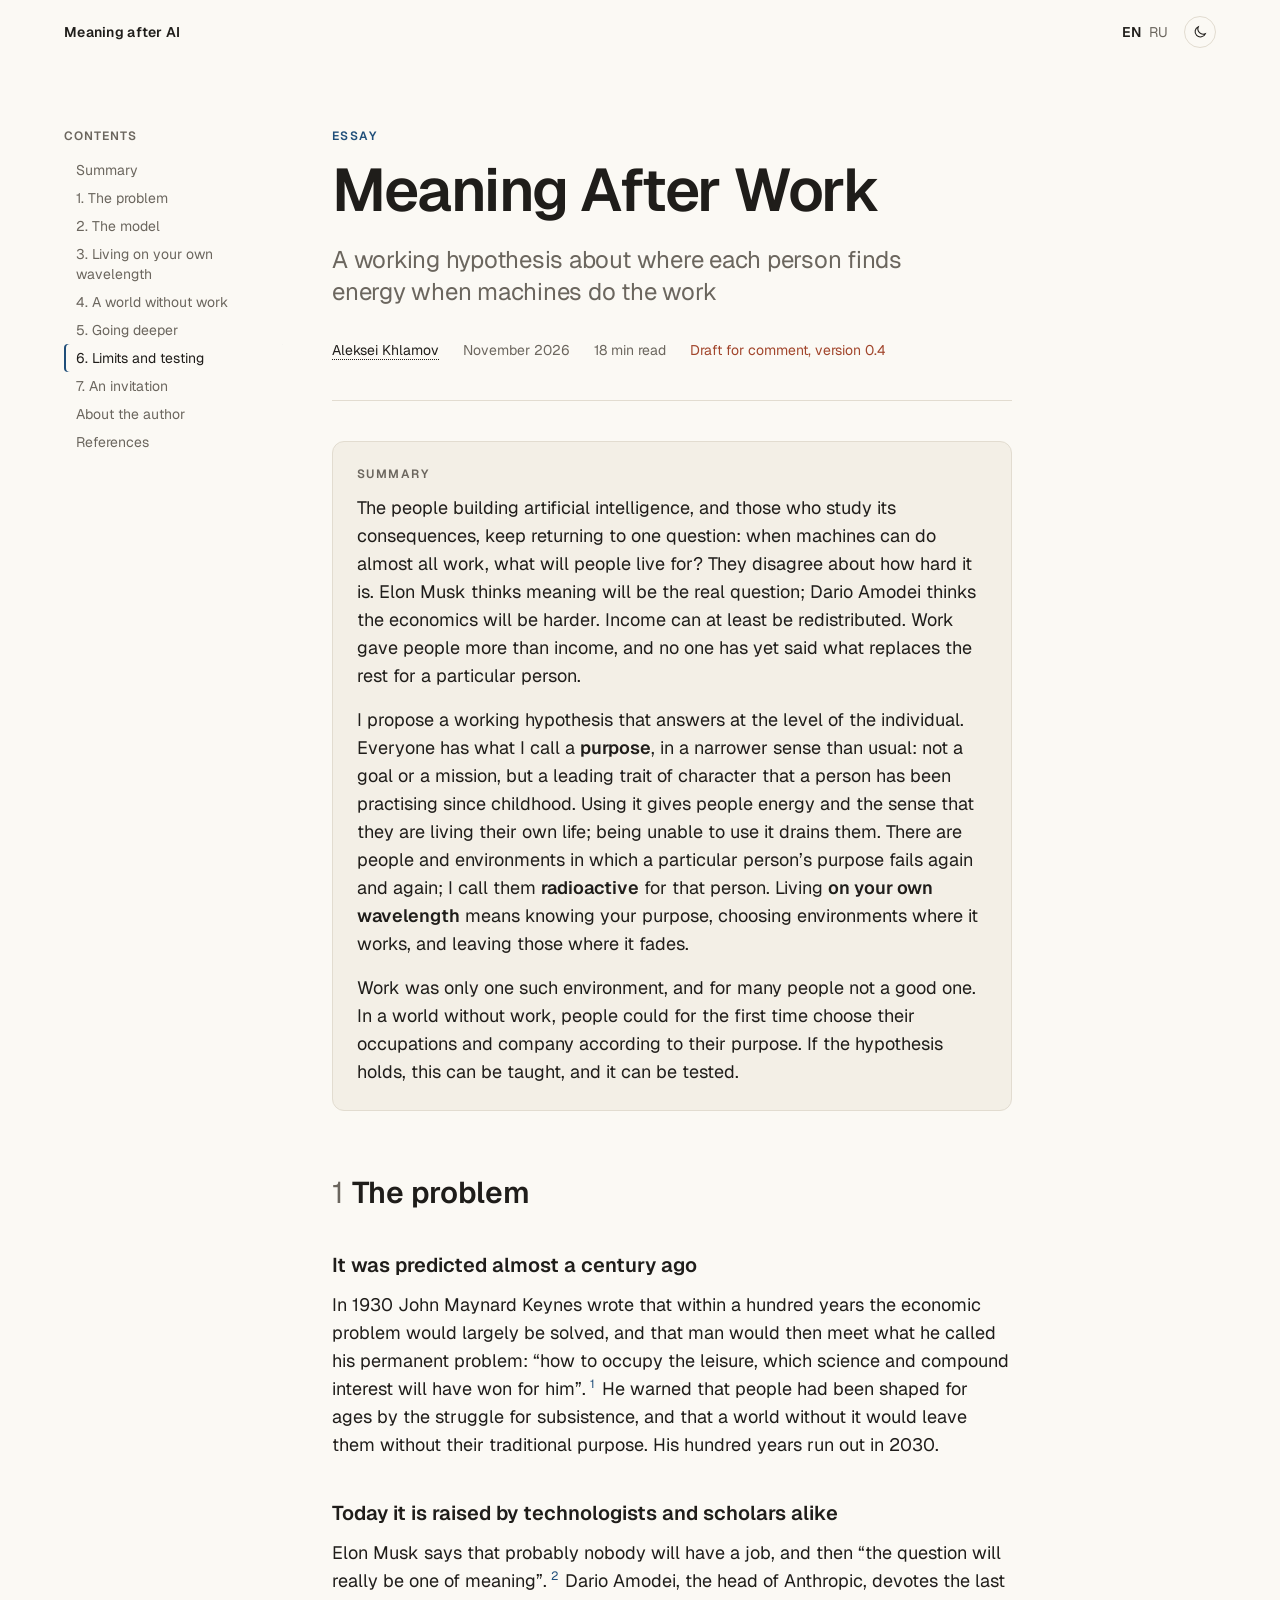
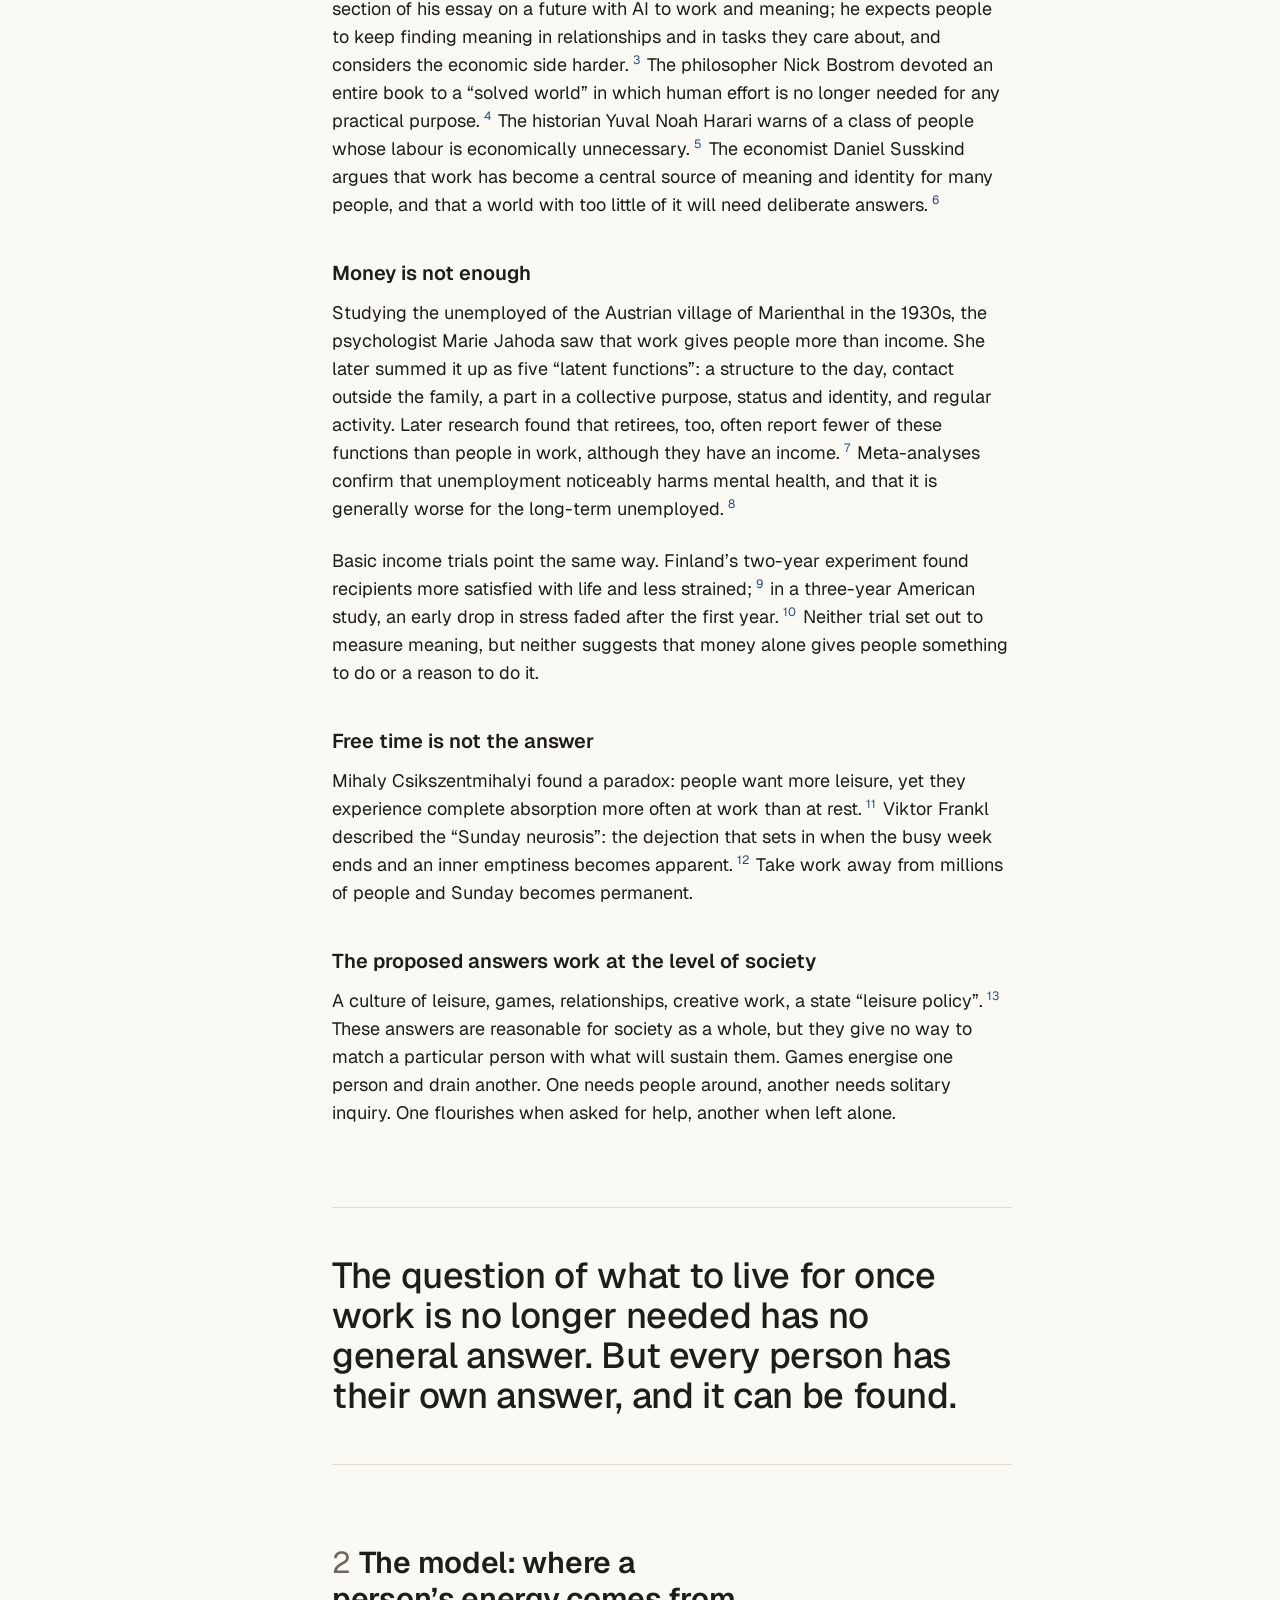
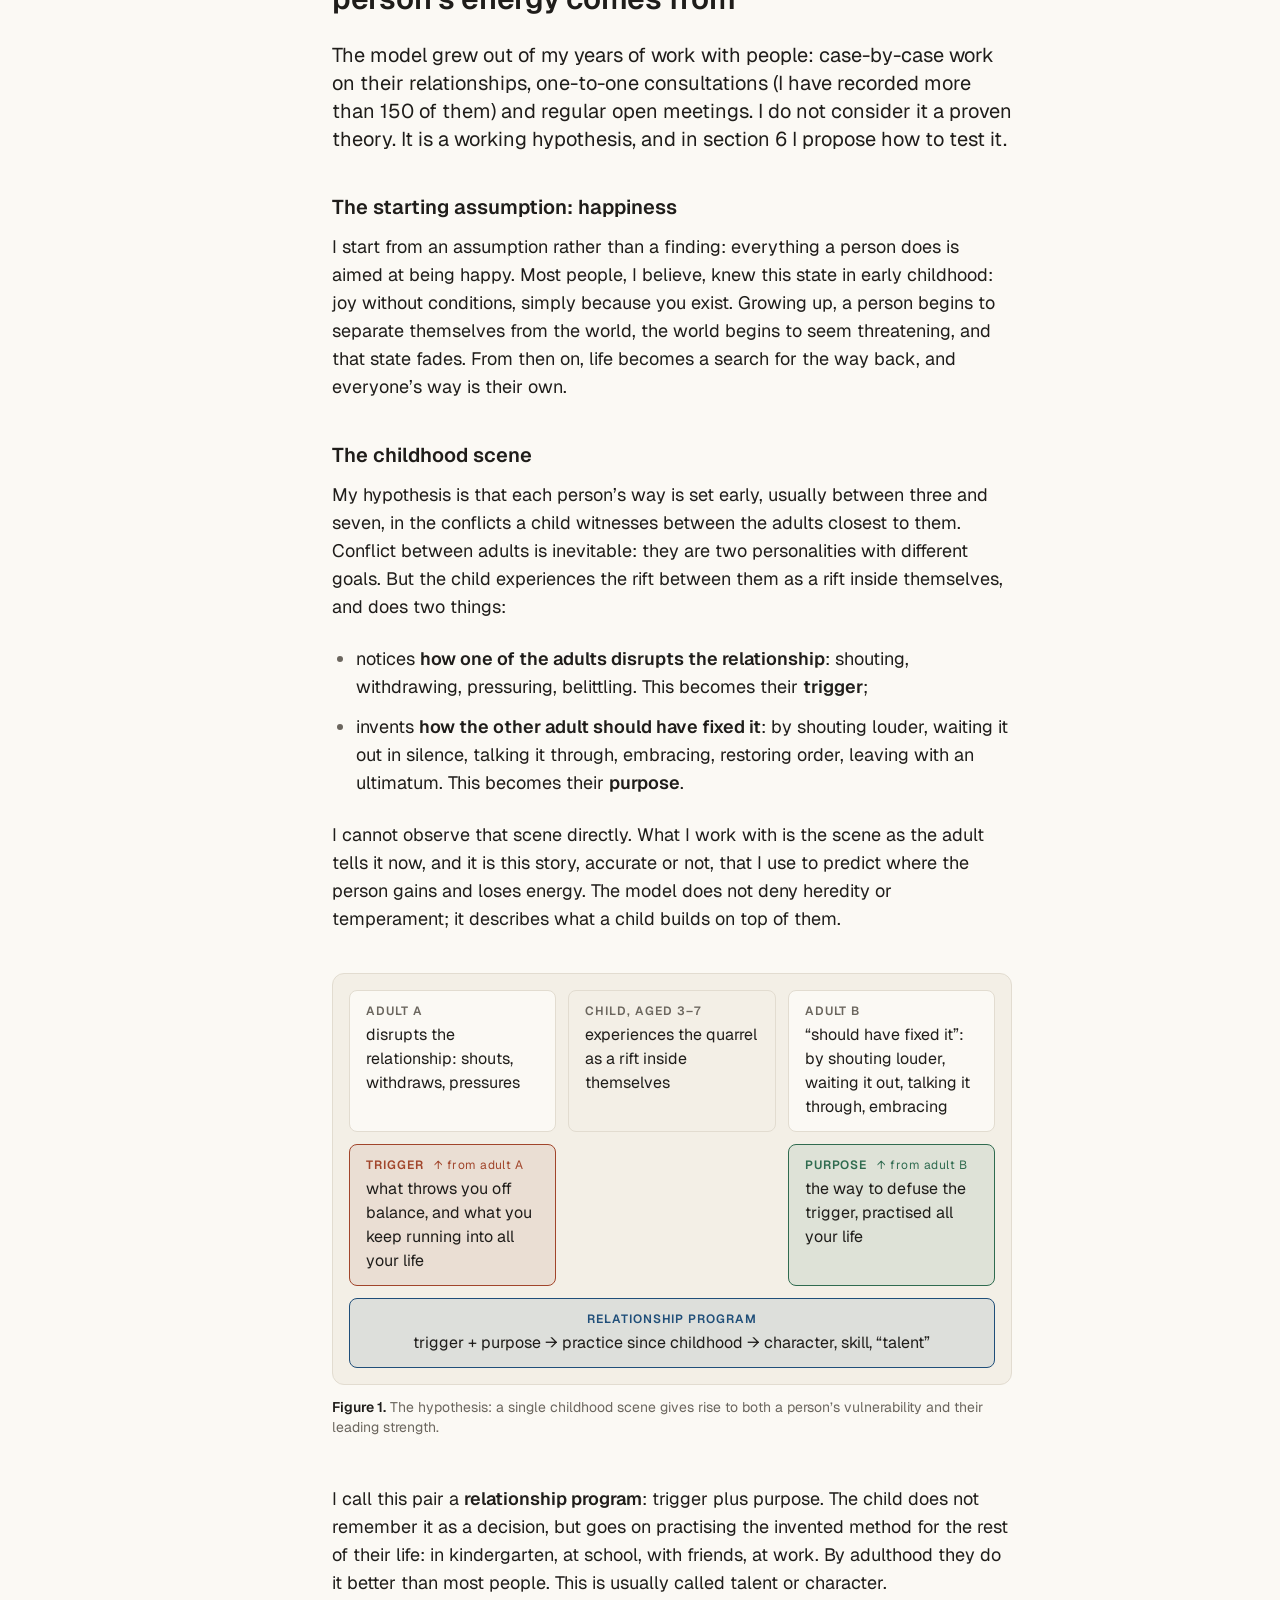
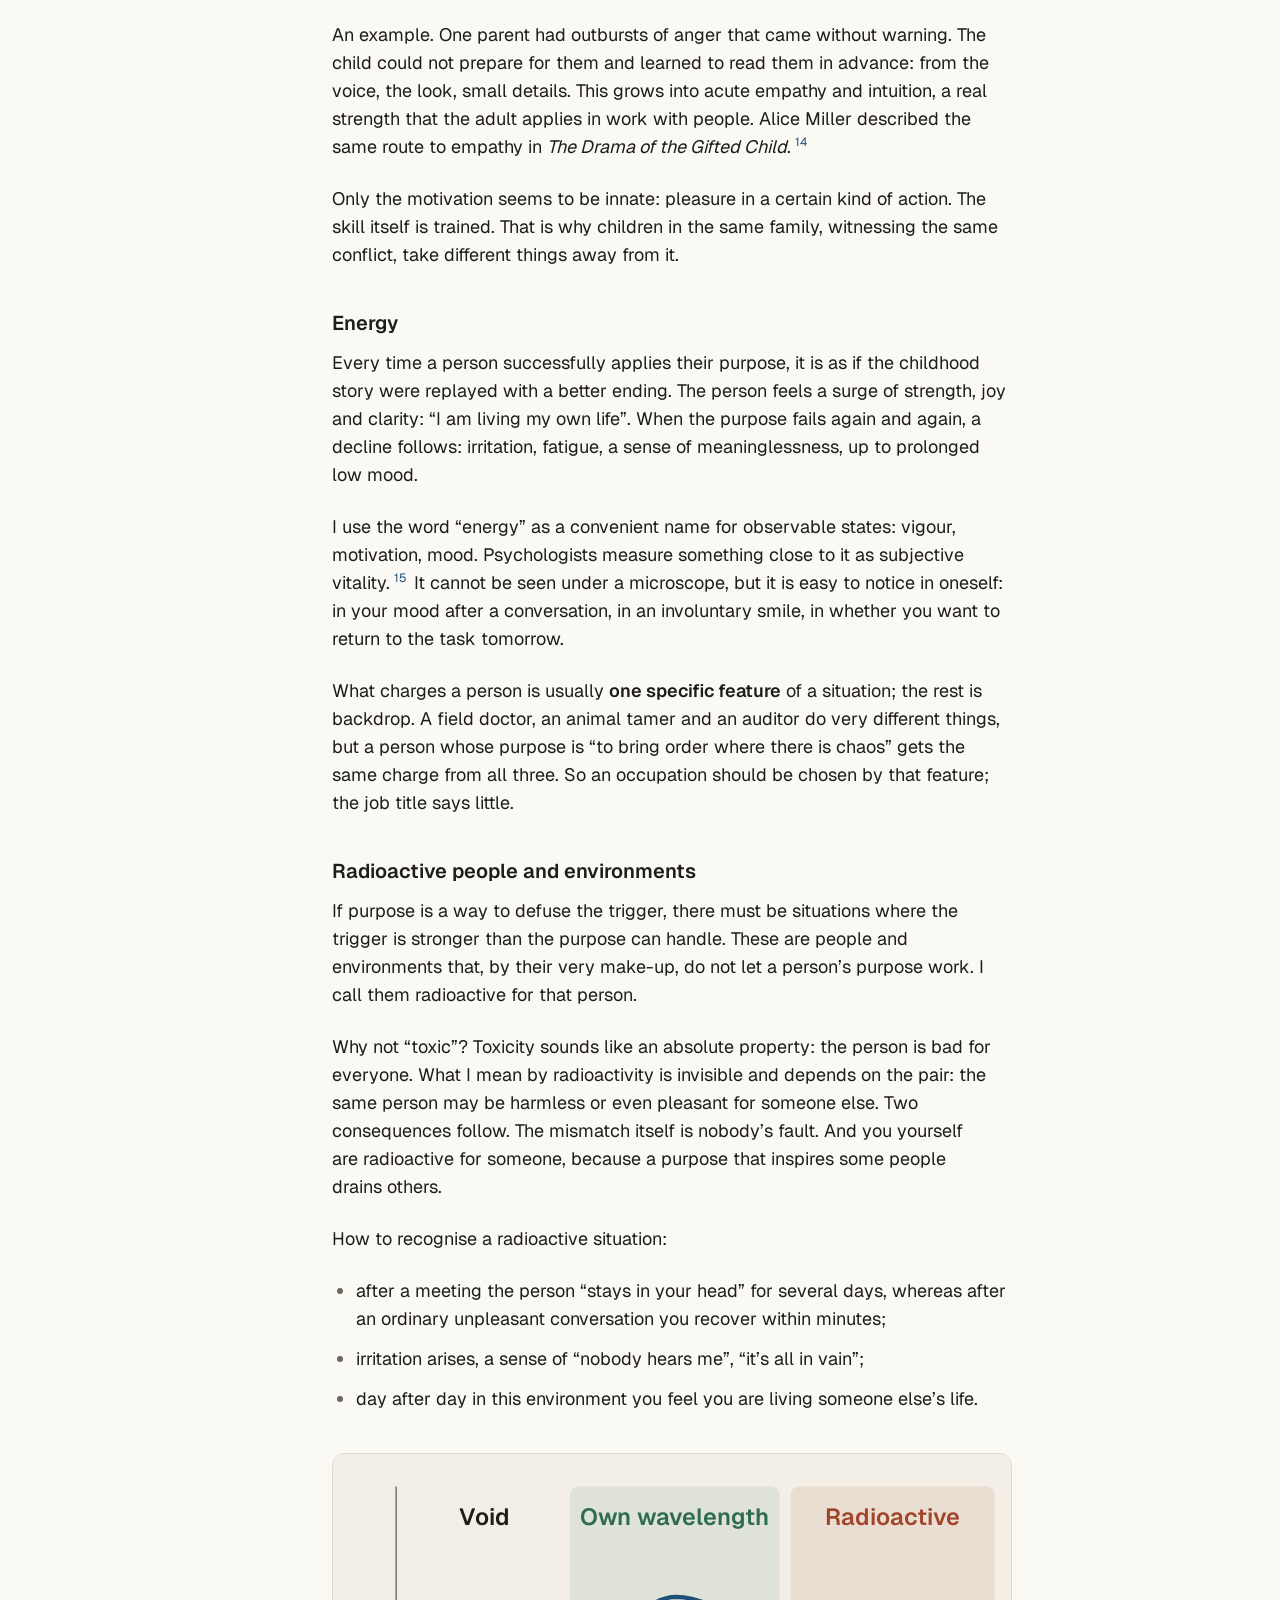
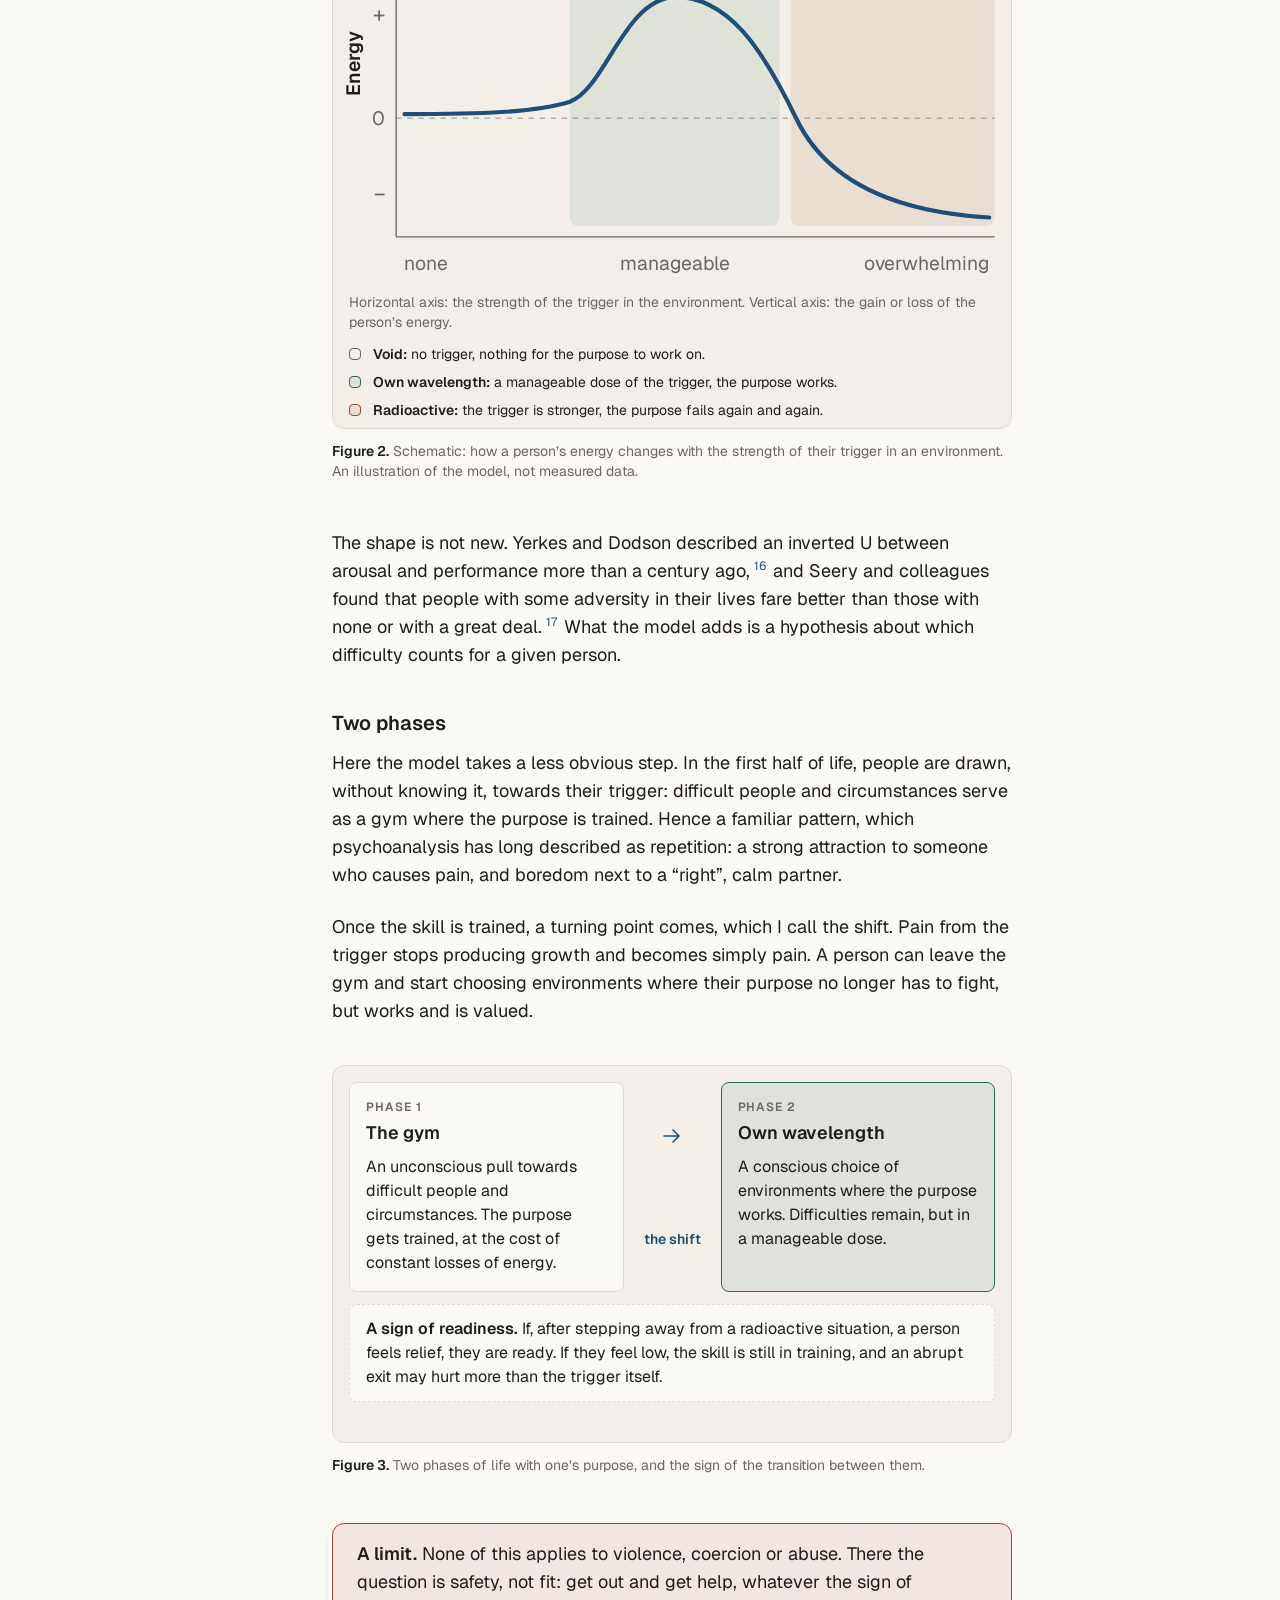
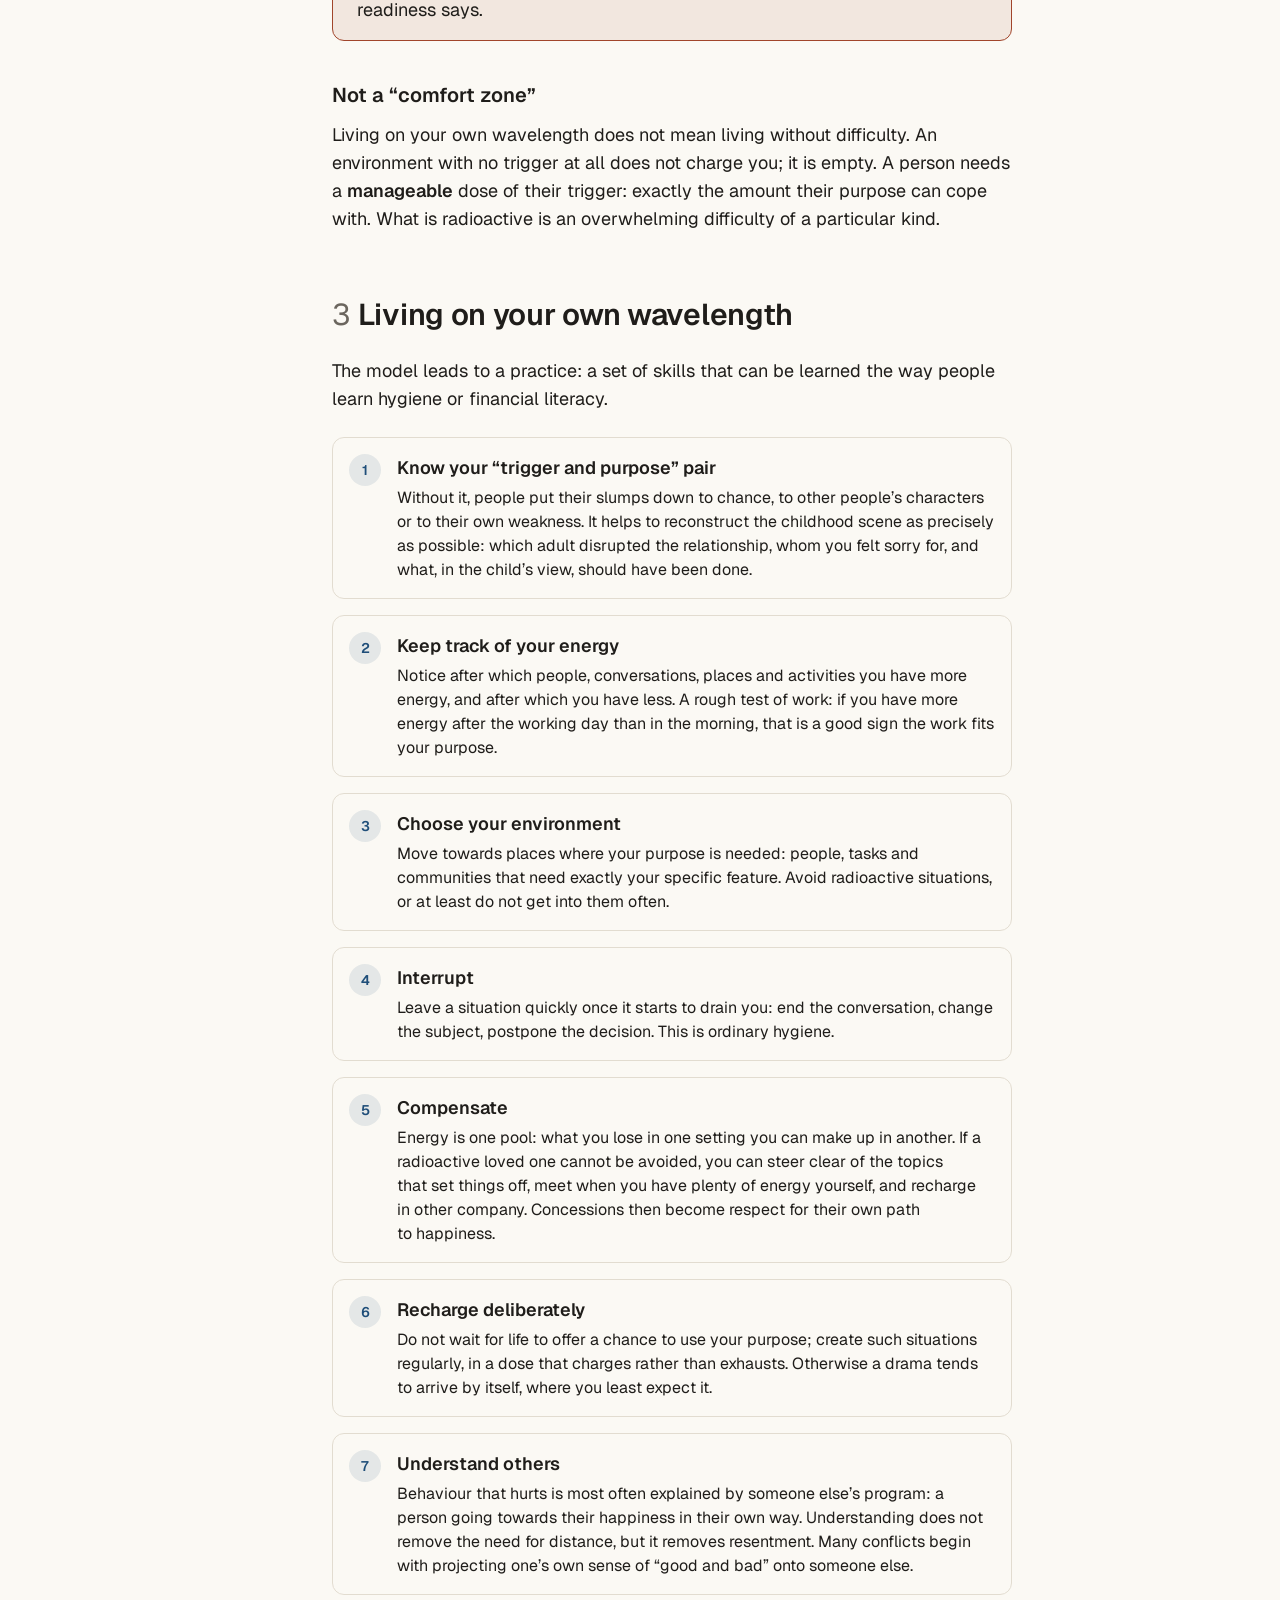
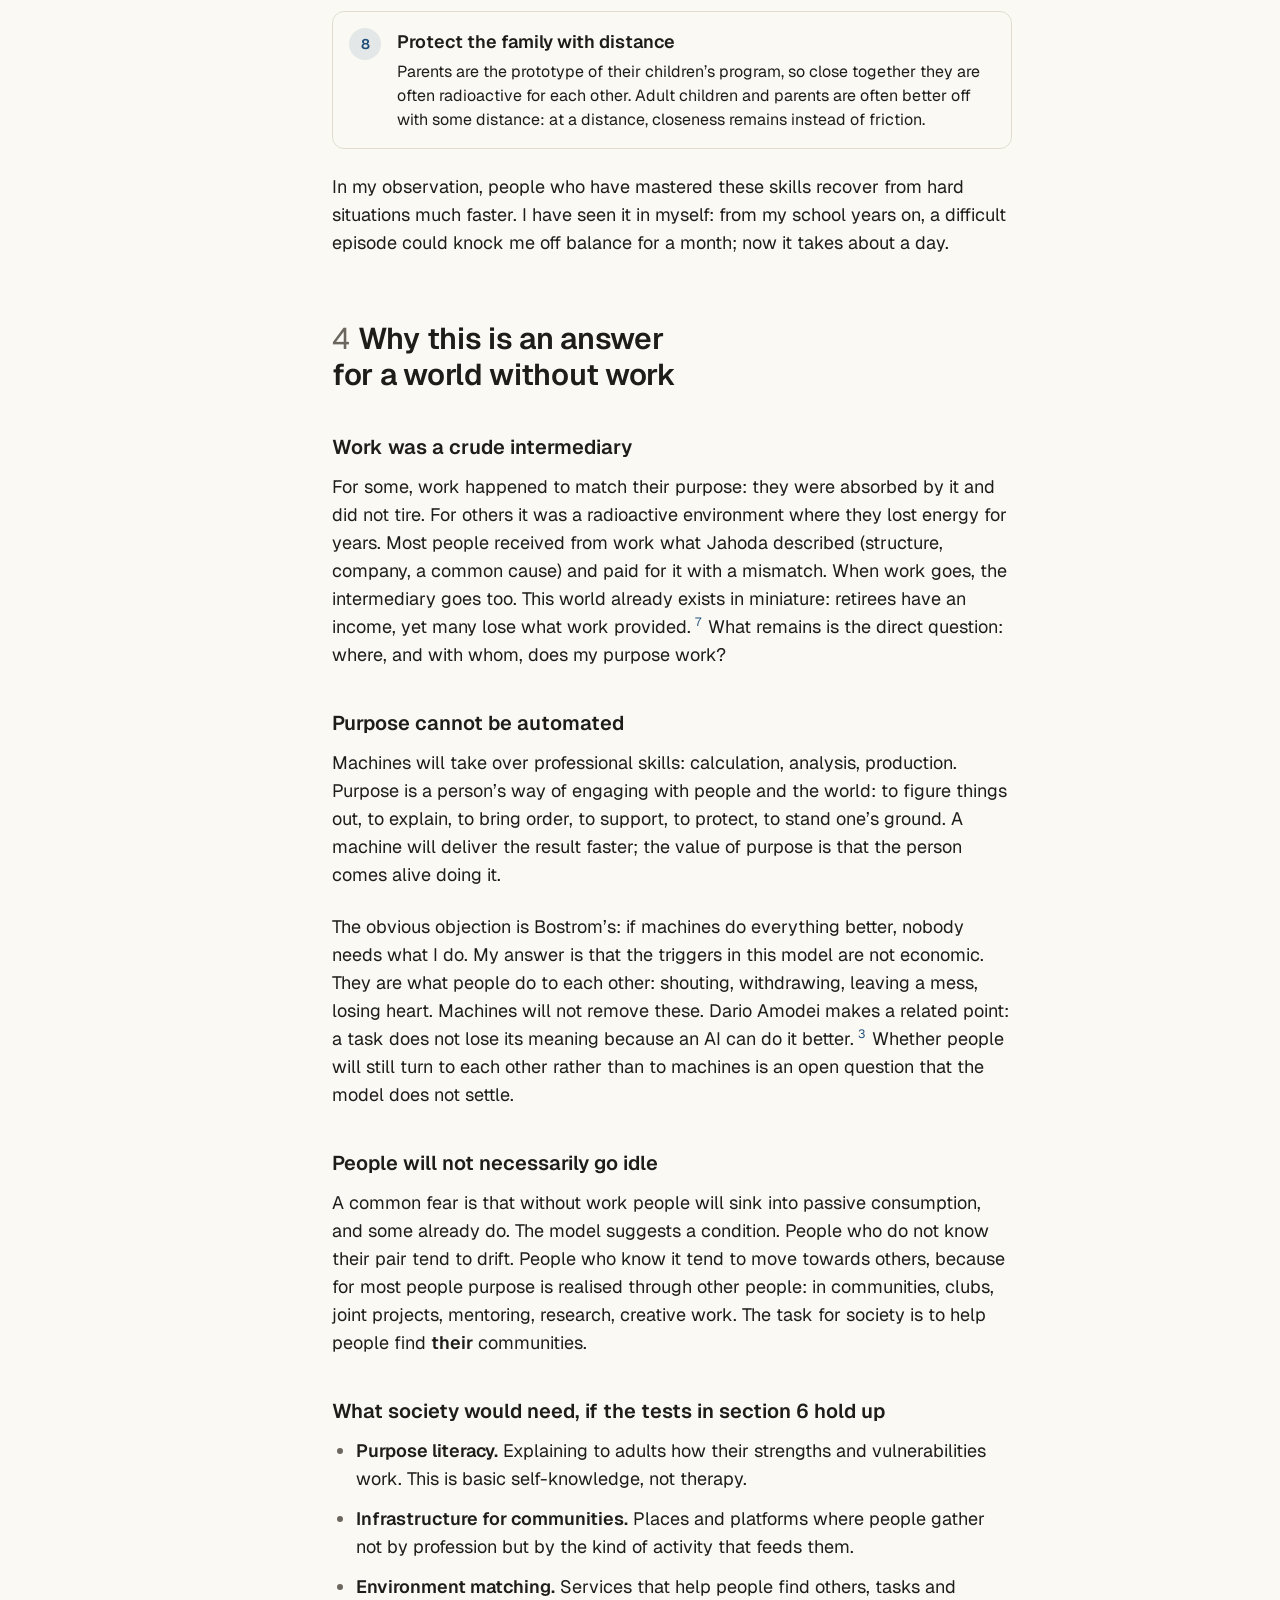
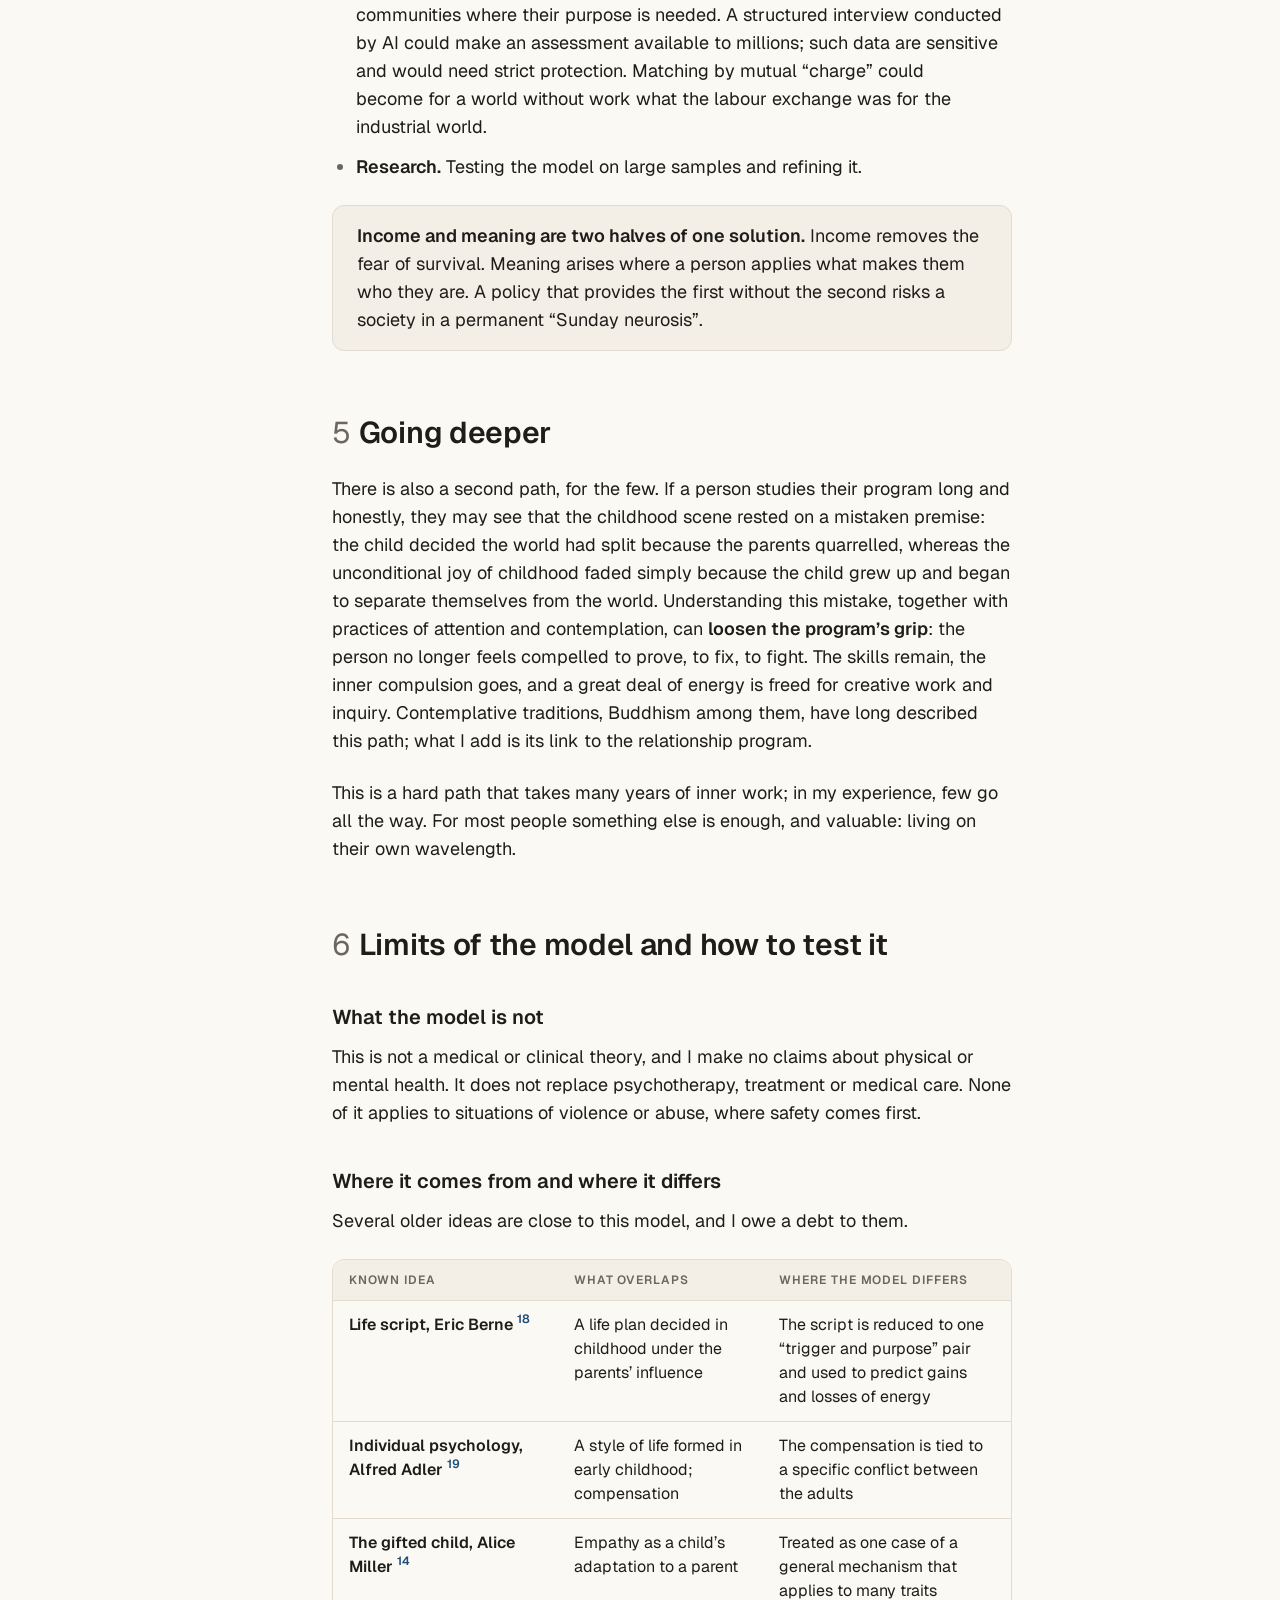
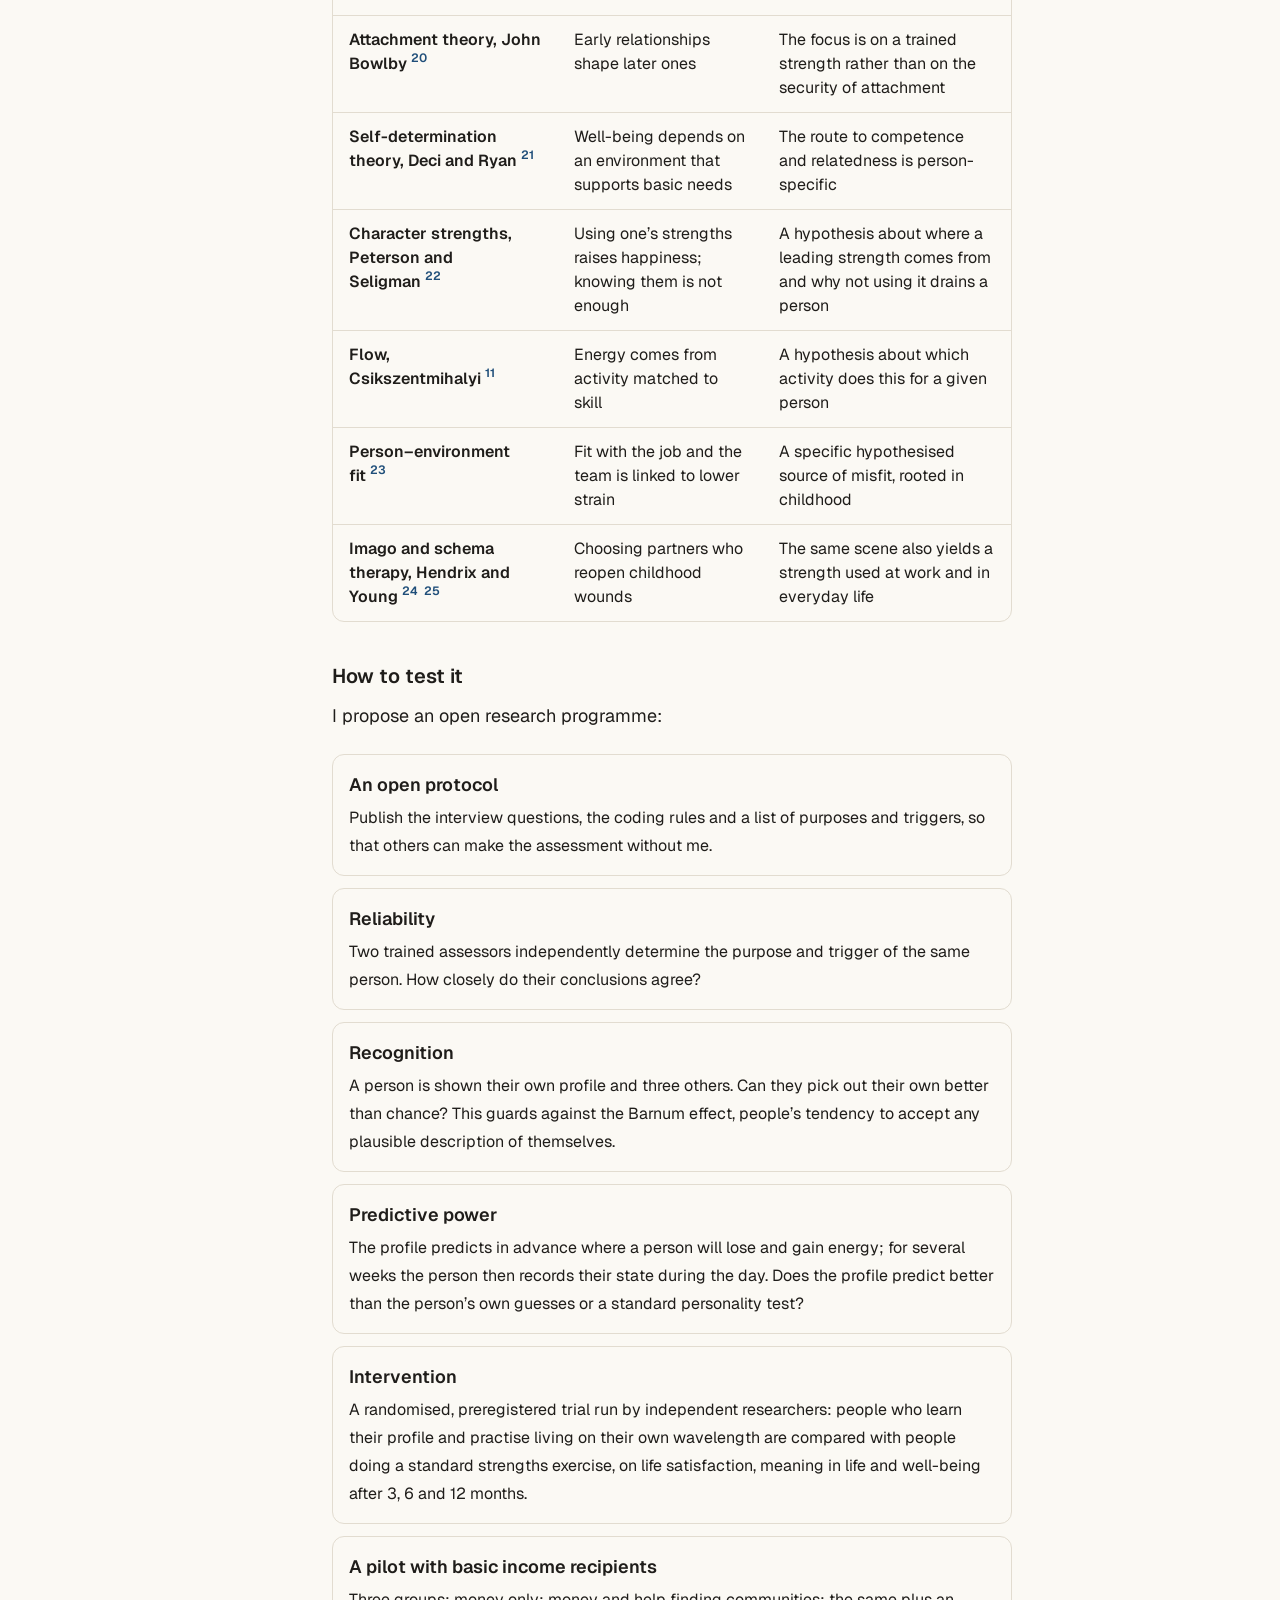
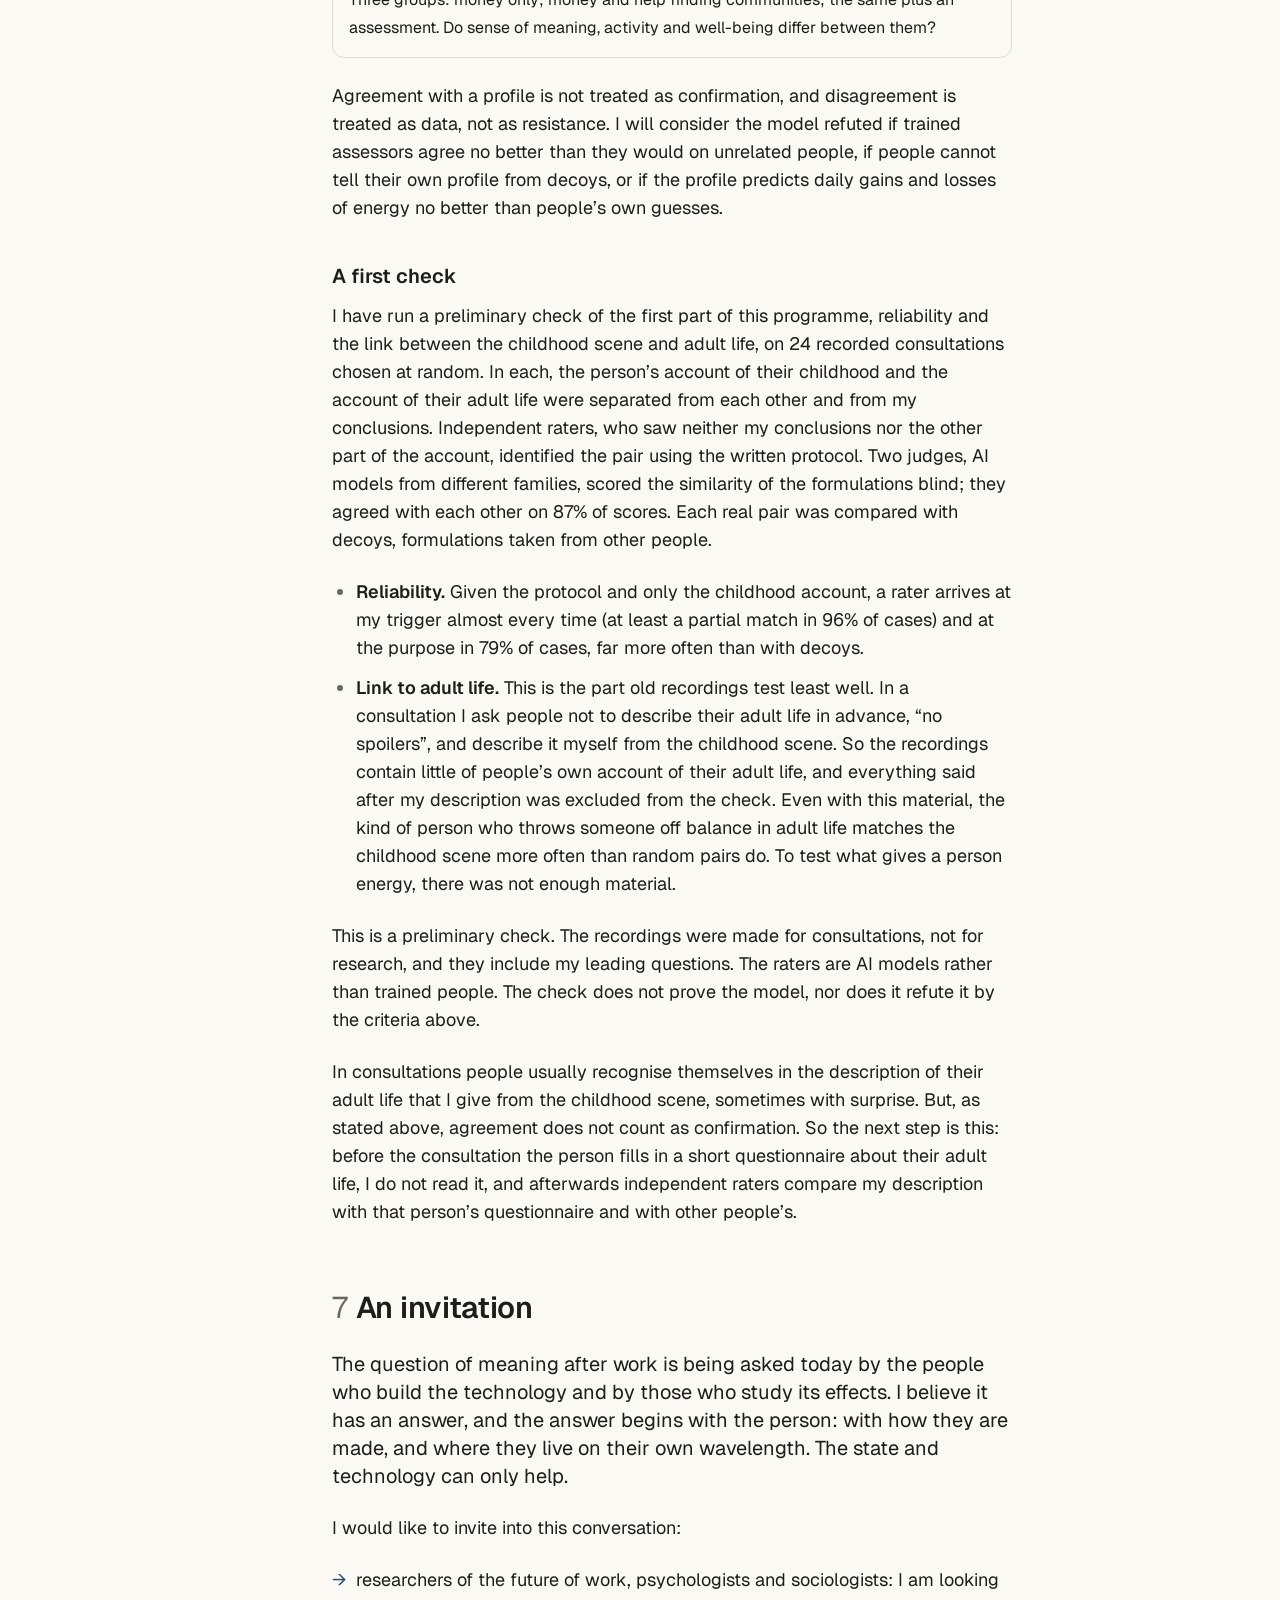
==== commit 9651562f: "Раздел «Первая проверка»: итоги проверки на 24 консультациях, версия 0.4 Co-Authored-By: Claude Opus" ====
--- a/index.html
+++ b/index.html
@@ -81,7 +81,7 @@
           <a href="#about">Aleksei Khlamov</a>
           <span>November 2026</span>
           <span>18 min read</span>
-          <span class="draft">Draft for comment, version 0.3</span>
+          <span class="draft">Draft for comment, version 0.4</span>
         </div>
       </header>
 
@@ -327,6 +327,14 @@
           <li><b>A pilot with basic income recipients</b><span>Three groups: money only; money and help finding communities; the same plus an assessment. Do sense of meaning, activity and well-being differ between them?</span></li>
         </ol>
         <p>Agreement with a profile is not treated as confirmation, and disagreement is treated as data, not as resistance. I will consider the model refuted if trained assessors agree no better than they would on unrelated people, if people cannot tell their own profile from decoys, or if the profile predicts daily gains and losses of energy no better than people’s own guesses.</p>
+        <h3>A first check</h3>
+        <p>I have run a preliminary check of the first part of this programme, reliability and the link between the childhood scene and adult life, on 24 recorded consultations chosen at random. In each, the person’s account of their childhood and the account of their adult life were separated from each other and from my conclusions. Independent raters, who saw neither my conclusions nor the other part of the account, identified the pair using the written protocol. Two judges, AI models from different families, scored the similarity of the formulations blind; they agreed with each other on 87% of scores. Each real pair was compared with decoys, formulations taken from other people.</p>
+        <ul>
+          <li><strong>Reliability.</strong> Given the protocol and only the childhood account, a rater arrives at my trigger almost every time (at least a partial match in 96% of cases) and at the purpose in 79% of cases, far more often than with decoys.</li>
+          <li><strong>Link to adult life.</strong> This is the part old recordings test least well. In a consultation I ask people not to describe their adult life in advance, “no spoilers”, and describe it myself from the childhood scene. So the recordings contain little of people’s own account of their adult life, and everything said after my description was excluded from the check. Even with this material, the kind of person who throws someone off balance in adult life matches the childhood scene more often than random pairs do. To test what gives a person energy, there was not enough material.</li>
+        </ul>
+        <p>This is a preliminary check. The recordings were made for consultations, not for research, and they include my leading questions. The raters are AI models rather than trained people. The check does not prove the model, nor does it refute it by the criteria above.</p>
+        <p>In consultations people usually recognise themselves in the description of their adult life that I give from the childhood scene, sometimes with surprise. But, as stated above, agreement does not count as confirmation. So the next step is this: before the consultation the person fills in a short questionnaire about their adult life, I do not read it, and afterwards independent raters compare my description with that person’s questionnaire and with other people’s.</p>
       </section>
 
       <section id="call" aria-labelledby="call-h">
@@ -343,7 +351,7 @@
           <a class="btn" data-mail="aleks.khlamov|gmail.com" href="#call">Write to the author</a>
         </div>
         <div class="cite">
-          <strong>How to cite.</strong> <code id="citeText">Khlamov, A. (2026). Meaning After Work: A working hypothesis about where each person finds energy when machines do the work. Essay, version 0.3. https://meaningafterai.space/</code>
+          <strong>How to cite.</strong> <code id="citeText">Khlamov, A. (2026). Meaning After Work: A working hypothesis about where each person finds energy when machines do the work. Essay, version 0.4. https://meaningafterai.space/</code>
           <button class="btn ghost" type="button" id="copyCite">Copy</button><span class="copy-status" id="copyStatus" role="status"></span>
         </div>
       </section>
